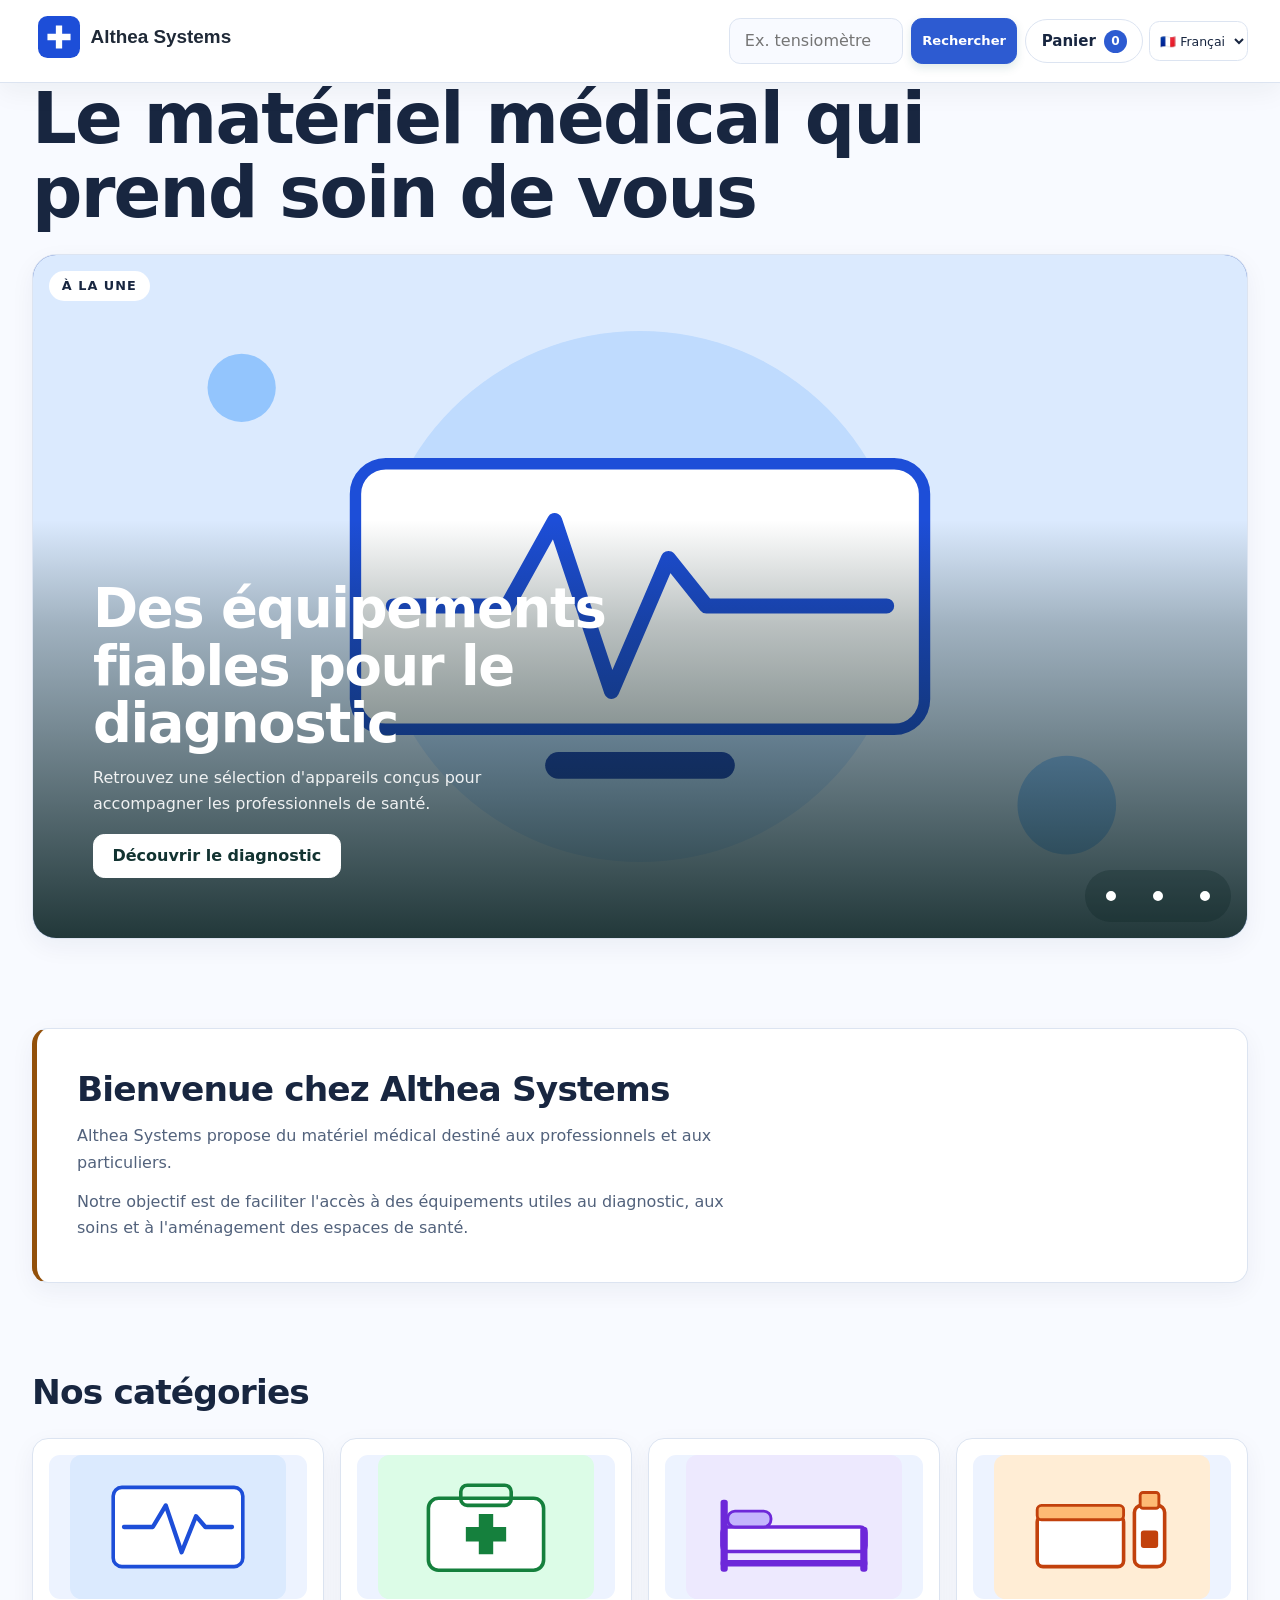
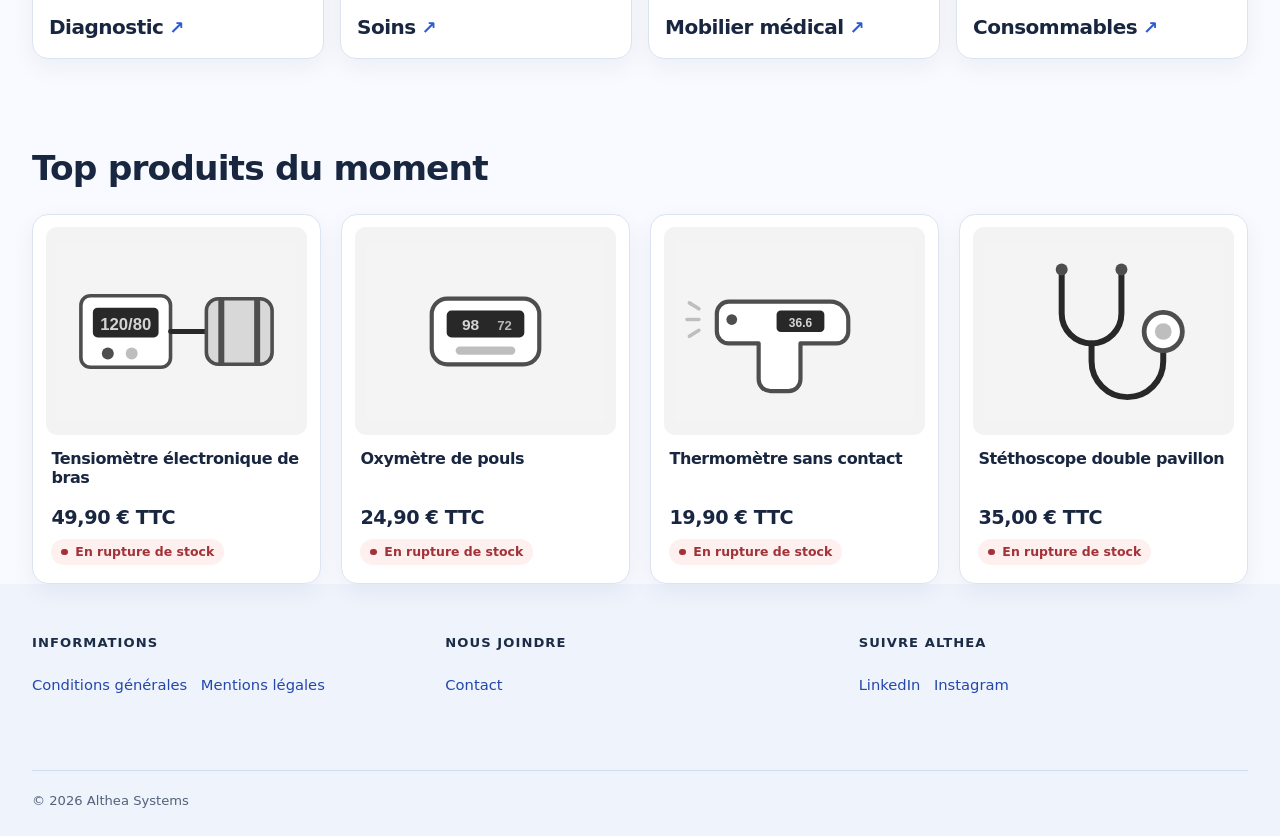
==== index.html @ 560b9fc5 "fix: complete missing Jour 2 responsive details" ====
<!DOCTYPE html>
<html lang="fr">

<head>
  <meta charset="UTF-8">
  <meta http-equiv="Content-Security-Policy" content="default-src 'self'; object-src 'none'; base-uri 'self'; form-action 'self'">
  <meta name="referrer" content="strict-origin-when-cross-origin">
  <meta name="viewport" content="width=device-width, initial-scale=1">
  <title>Althea Systems · Matériel médical</title>
  <meta name="description" content="Découvrez le matériel médical et les équipements de diagnostic Althea Systems.">
  <meta name="theme-color" content="#1d4ed8">
  <link rel="icon" href="img/favicon.svg" type="image/svg+xml">
  <link rel="stylesheet" href="css/variables.css">
  <link rel="stylesheet" href="css/style.css">
</head>

<body>
  <a class="evitement" href="#contenu">Aller au contenu</a>

  <header class="entete">
    <!-- Logo -->
    <p class="logo">
      <a href="index.html" aria-label="Althea Systems, accueil">
        <img src="img/logo.svg" alt="Althea Systems">
      </a>
    </p>
  
    <!-- Cart and language selector -->
    <div class="panier-langues">
      <p class="panier">
        <a href="#panier" aria-label="Panier, 0 article">
          Panier <span class="compteur">0</span>
        </a>
      </p>
  
      <select
        class="langues"
        id="choix-langue"
        name="langue"
        aria-label="Choisir la langue"
      >
        <option value="fr" lang="fr" selected>🇫🇷 Français</option>
        <option value="en" lang="en">🇬🇧 English</option>
        <option value="ar" lang="ar" dir="rtl">🌐 العربية</option>
      </select>
    </div>
  
    <!-- Navigation and search -->
    <div class="recherche-menu">
  
      <details class="navigation-mobile">
        <summary class="menu-bouton">
          <span class="visually-hidden">Menu</span>
        </summary>
  
        <nav class="menu" aria-label="Menu principal">
          <ul class="liste-reset">
            <li><a href="index.html" aria-current="page">Accueil</a></li>
            <li><a href="categorie.html">Diagnostic</a></li>
            <li><a href="index.html#conditions">Conditions générales</a></li>
            <li><a href="index.html#mentions">Mentions légales</a></li>
            <li><a href="mailto:contact@althea.example">Contact</a></li>
            <li><a href="connexion.html">Se connecter</a></li>
            <li><a href="inscription.html">S’inscrire</a></li>
            <li><a href="index.html#presentation">À propos d’Althea Systems</a></li>
          </ul>
        </nav>
      </details>
  
      <form
        class="recherche"
        action="recherche.html"
        method="get"
        role="search"
      >
        <label for="recherche-entete">
          Rechercher un produit
        </label>
  
        <input
          id="recherche-entete"
          name="q"
          type="search"
          placeholder="Ex. tensiomètre"
        >
  
        <button type="submit">
          Rechercher
        </button>
      </form>
  
    </div>
  </header>

  <main id="contenu">
    <h1>Le matériel médical qui prend soin de vous</h1>

    <section class="carrousel" aria-labelledby="titre-carrousel">
      <h2 id="titre-carrousel">À la une</h2>
      <ul class="liste-reset defile" tabindex="0" aria-label="À la une, faire défiler les slides">
        <li id="une-1" class="slide">
          <picture><source media="(min-width: 48rem)" srcset="img/slide-diagnostic-large.svg"><img src="img/slide-diagnostic-square.svg" alt="Illustration de matériel de diagnostic médical" width="640" height="640" fetchpriority="high"></picture>
          <div class="slide-texte"><h3>Des équipements fiables pour le diagnostic</h3>
          <p>Retrouvez une sélection d'appareils conçus pour accompagner les professionnels de santé.</p>
          <a class="btn lien-btn" href="#diagnostic">Découvrir le diagnostic</a></div>
        </li>
        <li id="une-2" class="slide">
          <img src="img/slide-soins.svg" alt="Illustration de matériel et accessoires de soins">
          <div class="slide-texte"><h3>Le matériel essentiel aux soins</h3>
          <p>Équipez votre espace de soins avec des produits pratiques et sélectionnés.</p>
          <a class="btn lien-btn" href="#soins">Voir les produits de soins</a></div>
        </li>
        <li id="une-3" class="slide">
          <img src="img/slide-mobilier.svg" alt="Illustration de mobilier médical">
          <div class="slide-texte"><h3>Aménagez votre espace médical</h3>
          <p>Découvrez notre sélection de mobilier et de consommables médicaux.</p>
          <a class="btn lien-btn" href="#mobilier">Découvrir la sélection</a></div>
        </li>
      </ul>
      <nav class="pastilles" aria-label="Choisir une slide"><a href="#une-1"><span class="visually-hidden">Slide 1</span></a><a href="#une-2"><span class="visually-hidden">Slide 2</span></a><a href="#une-3"><span class="visually-hidden">Slide 3</span></a></nav>
    </section>

    <section id="presentation" class="presentation" aria-labelledby="titre-presentation">
      <h2 id="titre-presentation">Bienvenue chez Althea Systems</h2>
      <p>Althea Systems propose du matériel médical destiné aux professionnels et aux particuliers.</p>
      <p>Notre objectif est de faciliter l'accès à des équipements utiles au diagnostic, aux soins et à l'aménagement
        des espaces de santé.</p>
    </section>

    <section class="categories" aria-labelledby="titre-categories">
      <h2 id="titre-categories">Nos catégories</h2>
      <ul class="liste-reset">
        <li class="carte" id="diagnostic">
          <a href="categorie.html">
            <img src="img/categorie-diagnostic.svg" alt="Appareils de diagnostic">
            <h3>Diagnostic</h3>
          </a>
        </li>
        <li class="carte" id="soins">
          <a href="categorie.html">
            <img src="img/categorie-soins.svg" alt="Matériel de soins">
            <h3>Soins</h3>
          </a>
        </li>
        <li class="carte" id="mobilier">
          <a href="categorie.html">
            <img src="img/categorie-mobilier.svg" alt="Mobilier médical">
            <h3>Mobilier médical</h3>
          </a>
        </li>
        <li class="carte" id="consommables">
          <a href="categorie.html">
            <img src="img/categorie-consommables.svg" alt="Consommables médicaux">
            <h3>Consommables</h3>
          </a>
        </li>
      </ul>
    </section>

    <section class="top-produits" aria-labelledby="titre-top-produits">
      <h2 id="titre-top-produits">Top produits du moment</h2>
      <ul class="liste-reset">
        <li>
          <article class="produit">
            <a href="produit.html">
              <img src="img/tensiometre.svg" alt="Tensiomètre électronique de bras">
              <h3>Tensiomètre électronique de bras</h3>
            </a>
            <p class="prix"><data value="49.90">49,90 €</data> TTC</p>
            <p class="stock stock-rupture">En rupture de stock</p>
          </article>
        </li>
        <li>
          <article class="produit">
            <a href="produit.html">
              <img src="img/oxymetre.svg" alt="Oxymètre de pouls">
              <h3>Oxymètre de pouls</h3>
            </a>
            <p class="prix"><data value="24.90">24,90 €</data> TTC</p>
            <p class="stock stock-rupture">En rupture de stock</p>
          </article>
        </li>
        <li>
          <article class="produit">
            <a href="produit.html">
              <img src="img/thermometre.svg" alt="Thermomètre sans contact">
              <h3>Thermomètre sans contact</h3>
            </a>
            <p class="prix"><data value="19.90">19,90 €</data> TTC</p>
            <p class="stock stock-rupture">En rupture de stock</p>
          </article>
        </li>
        <li>
          <article class="produit">
            <a href="produit.html">
              <img src="img/stethoscope.svg" alt="Stéthoscope double pavillon">
              <h3>Stéthoscope double pavillon</h3>
            </a>
            <p class="prix"><data value="35.00">35,00 €</data> TTC</p>
            <p class="stock stock-rupture">En rupture de stock</p>
          </article>
        </li>
      </ul>
    </section>
  </main>

  <footer class="pied">
    <nav aria-label="Informations légales"><ul class="liste-reset"><li id="conditions"><a href="#conditions">Conditions générales</a></li><li id="mentions"><a href="#mentions">Mentions légales</a></li></ul></nav>
    <nav aria-label="Contact"><ul class="liste-reset"><li><a href="mailto:contact@althea.example">Contact</a></li></ul></nav>
    <nav aria-label="Réseaux sociaux"><ul class="liste-reset"><li><a href="https://www.linkedin.com/" target="_blank" rel="noopener noreferrer">LinkedIn <span class="visually-hidden">(nouvel onglet)</span></a></li><li><a href="https://www.instagram.com/" target="_blank" rel="noopener noreferrer">Instagram <span class="visually-hidden">(nouvel onglet)</span></a></li></ul></nav>
    <p>© 2026 Althea Systems</p>
  </footer>
</body>

</html>
---- css/variables.css ----
:root {
  color-scheme: light;

  /* Fixed light palette: clear blue, cloud white and a warm amber accent. */
  --couleur-primaire: #2d5bd1;
  --couleur-primaire-fonce: #2447aa;
  --couleur-primaire-pale: #edf3ff;
  --couleur-primaire-bord: #c6d5f6;
  --couleur-sur-primaire: #ffffff;
  --couleur-accent: #92500a;
  --couleur-texte: #182640;
  --couleur-texte-discret: #52627c;
  --couleur-fond: #f8faff;
  --couleur-surface: #ffffff;
  --couleur-surface-muted: #f3f6fc;
  --couleur-surface-inactive: #edf0f5;
  --couleur-bordure: #dce4f1;
  --couleur-alerte: #a23138;
  --couleur-alerte-fond: #fff0f0;
  --couleur-alerte-pale: #fff5f5;
  --couleur-succes: #20664b;
  --couleur-succes-fond: #eaf7ef;
  --couleur-pied: #eef3fc;
  --couleur-pied-texte: #1c2b46;
  --couleur-pied-texte-discret: #53627b;
  --couleur-pied-lien: #2447aa;
  --couleur-pied-bordure: #d2deef;

  --police: "Aptos", "Segoe UI", system-ui, -apple-system, Roboto, Arial, sans-serif;
  --taille-xs: .75rem;
  --taille-sm: .875rem;
  --taille-base: 1rem;
  --taille-lg: 1.2rem;
  --taille-xl: 1.5rem;
  --taille-h1: clamp(2.2rem, 6vw, 4.4rem);

  --espace-mini: .25rem;
  --espace-petit: .5rem;
  --espace: 1rem;
  --espace-grand: 1.5rem;
  --espace-xl: 2.5rem;

  --rayon: .7rem;
  --rayon-grand: 1.1rem;
  --cible: 44px;
  --focus-epaisseur: 3px;
  --ombre-petite: 0 8px 24px rgb(24 38 64 / .055);
  --ombre: 0 12px 32px rgb(24 38 64 / .09);
  --ombre-grand: 0 18px 42px rgb(24 38 64 / .15);
  --ombre-survol: 0 18px 42px rgb(45 91 209 / .16);
  --largeur-max: 76rem;
}
---- css/style.css ----
/* Althea Systems: calm, high-contrast healthcare storefront */
*,
*::before,
*::after {
  box-sizing: border-box;
}

html {
  scroll-padding-top: 7rem;
  scroll-behavior: smooth;
}

body,
h1,
h2,
h3,
p,
ul,
ol,
dl,
dd {
  margin: 0;
}

body {
  min-width: 320px;
  color: var(--couleur-texte);
  background: var(--couleur-fond);
  font-family: var(--police);
  font-size: var(--taille-base);
  line-height: 1.65;
  overflow-wrap: anywhere;
  -webkit-font-smoothing: antialiased;
}

img {
  display: block;
  max-width: 100%;
  height: auto;
}

input,
button,
select {
  font: inherit;
}

button,
select,
input {
  accent-color: var(--couleur-primaire);
}

a {
  color: var(--couleur-primaire-fonce);
  text-underline-offset: .18em;
  text-decoration-thickness: .08em;
}

a:hover {
  color: var(--couleur-primaire);
  text-decoration-thickness: .13em;
}

:focus-visible {
  outline: var(--focus-epaisseur) solid var(--couleur-accent);
  outline-offset: 4px;
}

h1,
h2,
h3 {
  color: var(--couleur-texte);
  line-height: 1.2;
  letter-spacing: -.025em;
}

h1 {
  max-width: 19ch;
  margin-block: 0 var(--espace-grand);
  font-size: clamp(2.2rem, 6vw, 4.4rem);
  font-weight: 750;
  line-height: 1.04;
}

h2 {
  margin-block-end: var(--espace-grand);
  font-size: clamp(1.55rem, 3vw, 2.15rem);
  font-weight: 700;
}

h3 {
  font-size: clamp(1.08rem, 1.6vw, 1.25rem);
  font-weight: 680;
}

p {
  max-width: 68ch;
}

.liste-reset {
  padding: 0;
  list-style: none;
}

.visually-hidden {
  position: absolute;
  width: 1px;
  height: 1px;
  padding: 0;
  margin: -1px;
  overflow: hidden;
  clip-path: inset(50%);
  white-space: nowrap;
  border: 0;
}

.evitement {
  position: absolute;
  z-index: 1000;
  inset-block-start: -6rem;
  inset-inline-start: 1rem;
  padding: .65rem 1rem;
  color: #fff;
  background: var(--couleur-pied);
  border-radius: var(--rayon);
}

.evitement:focus {
  inset-block-start: 1rem;
}

main {
  width: min(100% - 2rem, 76rem);
  margin-inline: auto;
}

main > section {
  margin-block-start: clamp(3.25rem, 7vw, 6rem);
}

main > h1 + section {
  margin-block-start: 0;
}

.entete {
  position: sticky;
  z-index: 100;
  inset-block-start: 0;
  display: flex;
  flex-wrap: wrap;
  align-items: center;
  gap: .7rem 1rem;
  width: 100%;
  padding: .8rem max(1rem, calc((100% - 76rem) / 2));
  background: color-mix(in srgb, var(--couleur-surface) 94%, transparent);
  border-block-end: 1px solid var(--couleur-bordure);
  box-shadow: 0 8px 26px rgb(21 45 43 / .055);
  backdrop-filter: blur(16px);
}

.logo,
.panier {
  margin: 0;
}

.panier-langues {
  display: flex;
  align-items: center;
  gap: .5rem;
}

.logo {
  margin-inline-end: auto;
}

.logo a {
  display: inline-block;
  padding: .2rem .35rem;
  border-radius: .65rem;
}

.logo img {
  width: auto;
  height: 42px;
}

.panier a {
  display: inline-flex;
  align-items: center;
  gap: .5rem;
  min-height: var(--cible);
  padding: 0 .95rem;
  color: var(--couleur-texte);
  font-size: .94rem;
  font-weight: 650;
  text-decoration: none;
  background: var(--couleur-surface);
  border: 1px solid var(--couleur-bordure);
  border-radius: 999px;
}

.compteur {
  display: inline-grid;
  place-items: center;
  min-width: 1.45rem;
  min-height: 1.45rem;
  padding-inline: .25rem;
  color: var(--couleur-sur-primaire);
  font-size: .76rem;
  background: var(--couleur-primaire);
  border-radius: 999px;
}

.navigation-mobile {
  position: relative;
  order: 3;
}

.menu-bouton {
  position: relative;
  display: grid;
  place-items: center;
  width: var(--cible);
  height: var(--cible);
  color: var(--couleur-texte);
  list-style: none;
  background: var(--couleur-surface);
  border: 1px solid var(--couleur-bordure);
  border-radius: .8rem;
  cursor: pointer;
}

.menu-bouton::-webkit-details-marker {
  display: none;
}

.menu-bouton::before {
  content: "";
  width: 18px;
  height: 2px;
  background: currentcolor;
  box-shadow: 0 -6px currentcolor, 0 6px currentcolor;
}

.navigation-mobile[open] .menu-bouton::before {
  box-shadow: none;
  transform: rotate(45deg);
}

.navigation-mobile[open] .menu-bouton::after {
  content: "";
  position: absolute;
  width: 18px;
  height: 2px;
  background: currentcolor;
  transform: rotate(-45deg);
}

.menu {
  position: absolute;
  z-index: 20;
  inset-block-start: calc(100% + .75rem);
  inset-inline-end: 0;
  display: none;
  width: min(90vw, 24rem);
  max-height: calc(100dvh - 6rem);
  overflow-y: auto;
  overscroll-behavior: contain;
  padding: .7rem;
  background: var(--couleur-surface);
  border: 1px solid var(--couleur-bordure);
  border-radius: 1rem;
  box-shadow: var(--ombre-grand);
}

.navigation-mobile[open] .menu {
  display: block;
}

.menu ul {
  display: grid;
  gap: .2rem;
}

.menu a {
  display: flex;
  align-items: center;
  min-height: var(--cible);
  padding: .45rem .7rem;
  color: var(--couleur-texte);
  font-size: .94rem;
  font-weight: 550;
  text-decoration: none;
  border-radius: .65rem;
}

.menu a:hover,
.menu a[aria-current="page"] {
  color: var(--couleur-primaire-fonce);
  background: var(--couleur-primaire-pale);
}

.langues {
  display: block;
  width: auto;
  min-height: var(--cible);
  margin: 0;
  padding: .45rem .7rem;
  color: var(--couleur-texte);
  font-size: .88rem;
  background: var(--couleur-surface);
  border: 1px solid var(--couleur-bordure);
  border-radius: .65rem;
}

.recherche {
  display: grid;
  flex: 1 1 100%;
  grid-template-columns: minmax(0, 1fr) auto;
  gap: .5rem;
  order: 4;
}

.recherche label {
  position: absolute;
  width: 1px;
  height: 1px;
  overflow: hidden;
  clip-path: inset(50%);
}

.recherche input,
.facettes input:not([type="checkbox"]),
.facettes select,
.formulaire input:not([type="checkbox"]) {
  width: 100%;
  min-width: 0;
  min-height: var(--cible);
  padding: .55rem .9rem;
  color: var(--couleur-texte);
  background: var(--couleur-fond);
  border: 1px solid var(--couleur-bordure);
  border-radius: .7rem;
}

.recherche input:focus,
.facettes input:focus,
.facettes select:focus,
.formulaire input:focus {
  background: var(--couleur-surface);
  border-color: var(--couleur-primaire);
}

.recherche button,
.btn {
  display: inline-flex;
  align-items: center;
  justify-content: center;
  min-height: var(--cible);
  padding: .65rem 1.15rem;
  color: var(--couleur-sur-primaire);
  font-weight: 700;
  line-height: 1.2;
  text-align: center;
  text-decoration: none;
  background: var(--couleur-primaire);
  border: 1px solid var(--couleur-primaire);
  border-radius: .7rem;
  box-shadow: 0 4px 10px rgb(9 91 86 / .13);
  cursor: pointer;
  transition: background-color .18s ease, border-color .18s ease, box-shadow .18s ease, transform .18s ease;
}

.recherche button:hover,
.btn:hover:not(:disabled) {
  color: var(--couleur-sur-primaire);
  background: var(--couleur-primaire-fonce);
  border-color: var(--couleur-primaire-fonce);
  box-shadow: 0 7px 17px rgb(9 91 86 / .2);
  transform: translateY(-1px);
}

.btn:disabled {
  color: var(--couleur-texte-discret);
  background: var(--couleur-surface-inactive);
  border: 2px dashed var(--couleur-texte-discret);
  box-shadow: none;
  cursor: not-allowed;
}

.pied {
  display: none;
  width: 100%;
  margin: 0;
  padding: 3rem max(1rem, calc((100% - 76rem) / 2)) 1.5rem;
  color: var(--couleur-pied-texte);
  background: var(--couleur-pied);
}

.pied nav {
  margin-block-end: 1rem;
}

.pied nav::before {
  display: block;
  margin-block-end: .6rem;
  color: var(--couleur-pied-texte);
  font-size: .82rem;
  font-weight: 750;
  letter-spacing: .08em;
  text-transform: uppercase;
}

.pied nav[aria-label="Informations légales"]::before { content: "Informations"; }
.pied nav[aria-label="Contact"]::before { content: "Nous joindre"; }
.pied nav[aria-label="Réseaux sociaux"]::before { content: "Suivre Althea"; }

.pied ul {
  display: flex;
  flex-wrap: nowrap;
  gap: .2rem .85rem;
}

.pied a {
  display: inline-flex;
  align-items: center;
  min-height: var(--cible);
  color: var(--couleur-pied-lien);
  font-size: .92rem;
  text-decoration: none;
}

.pied a:hover {
  color: var(--couleur-pied-texte);
  text-decoration: underline;
}

.pied p {
  max-width: none;
  margin-block-start: 1.4rem;
  padding-block-start: 1.2rem;
  color: var(--couleur-pied-texte-discret);
  font-size: .82rem;
  border-block-start: 1px solid var(--couleur-pied-bordure);
}

.carrousel {
  position: relative;
  overflow: hidden;
  background: var(--couleur-surface);
  border: 1px solid var(--couleur-bordure);
  border-radius: 1.5rem;
  box-shadow: var(--ombre-petite);
}

.carrousel > h2 {
  position: absolute;
  z-index: 2;
  inset-block-start: 1rem;
  inset-inline-start: 1rem;
  margin: 0;
  padding: .45rem .8rem;
  color: var(--couleur-texte);
  font-size: .8rem;
  letter-spacing: .08em;
  text-transform: uppercase;
  background: var(--couleur-surface);
  border-radius: 999px;
}

.carrousel .defile {
  display: grid;
  grid-auto-flow: column;
  grid-auto-columns: 100%;
  gap: 0;
  padding: 0;
  overflow-x: auto;
  scroll-snap-type: x mandatory;
  scrollbar-color: var(--couleur-primaire) transparent;
}

.carrousel .slide {
  position: relative;
  display: grid;
  grid-template-columns: minmax(0, 1fr);
  min-width: 0;
  min-height: 0;
  aspect-ratio: 1 / 1;
  overflow: hidden;
  background: var(--couleur-primaire-fonce);
  scroll-snap-align: start;
}

.carrousel .slide picture,
.carrousel .slide-texte {
  grid-area: 1 / 1;
}

.carrousel .slide picture {
  display: block;
  min-width: 0;
  width: 100%;
  height: 100%;
}

.carrousel .slide img {
  width: 100%;
  height: 100%;
  min-height: 0;
  aspect-ratio: 1 / 1;
  object-fit: cover;
}

.carrousel .slide-texte {
  z-index: 1;
  align-self: end;
  display: grid;
  justify-items: start;
  gap: .75rem;
  padding: clamp(1.25rem, 5vw, 3.75rem);
  color: #fff;
  background: linear-gradient(transparent 0%, rgb(8 31 30 / .28) 25%, rgb(8 31 30 / .88) 100%);
}

.carrousel .slide-texte h3 {
  max-width: 18ch;
  color: #fff;
  font-size: clamp(1.75rem, 4.8vw, 3.4rem);
  line-height: 1.06;
}

.carrousel .slide-texte p {
  max-width: 48ch;
  color: rgb(255 255 255 / .9);
}

.carrousel .slide-texte .btn {
  margin-block-start: .25rem;
  color: #123331;
  background: #fff;
  border-color: #fff;
  box-shadow: none;
}

.carrousel .slide-texte .btn:hover {
  color: #123331;
  background: #d9f0e8;
  border-color: #d9f0e8;
}

.pastilles {
  position: absolute;
  z-index: 3;
  inset-inline-end: 1rem;
  inset-block-end: 1rem;
  display: flex;
  gap: .2rem;
  padding: .25rem;
  background: rgb(10 34 32 / .28);
  border-radius: 999px;
}

.pastilles a {
  display: grid;
  place-items: center;
  min-width: var(--cible);
  min-height: var(--cible);
  border-radius: 999px;
}

.pastilles a::before {
  content: "";
  width: 10px;
  height: 10px;
  background: #fff;
  border: 2px solid #fff;
  border-radius: 50%;
}

.pastilles a:hover::before {
  background: var(--couleur-accent);
  border-color: var(--couleur-accent);
}

.presentation {
  display: grid;
  gap: .8rem;
  padding: clamp(1.35rem, 4vw, 2.5rem);
  background: var(--couleur-surface);
  border: 1px solid var(--couleur-bordure);
  border-inline-start: 5px solid var(--couleur-accent);
  border-radius: 1rem;
  box-shadow: var(--ombre-petite);
}

.presentation h2 {
  margin: 0;
}

.presentation p {
  color: var(--couleur-texte-discret);
}

.categories > ul {
  display: grid;
  grid-template-columns: repeat(auto-fit, minmax(min(100%, 13rem), 1fr));
  gap: 1rem;
}

.carte {
  height: 100%;
  overflow: hidden;
  background: var(--couleur-surface);
  border: 1px solid var(--couleur-bordure);
  border-radius: 1rem;
  box-shadow: var(--ombre-petite);
}

.carte a {
  display: flex;
  flex-direction: column;
  align-items: flex-start;
  height: 100%;
  padding: 1rem;
  color: var(--couleur-texte);
  text-decoration: none;
}

.carte img {
  width: 100%;
  height: 9rem;
  margin-block-end: 1rem;
  object-fit: contain;
  background: var(--couleur-primaire-pale);
  border-radius: .7rem;
}

.carte h3 {
  margin-block: auto .2rem;
}

.categories .carte h3::after {
  content: " ↗";
  color: var(--couleur-primaire);
  font-size: .9em;
}

.top-produits > ul,
.similaires > ul,
.produits {
  display: grid;
  grid-template-columns: minmax(0, 1fr);
  gap: 1rem;
}

.top-produits > ul > li,
.similaires > ul > li,
.produits > li {
  min-width: 0;
}

.produit {
  display: flex;
  flex-direction: column;
  height: 100%;
  min-width: 0;
  padding: .8rem;
  background: var(--couleur-surface);
  border: 1px solid var(--couleur-bordure);
  border-radius: 1rem;
  box-shadow: var(--ombre-petite);
  transition: transform .2s ease, box-shadow .2s ease, border-color .2s ease;
}

.produit > a {
  display: flex;
  flex: 1;
  flex-direction: column;
  color: var(--couleur-texte);
  text-decoration: none;
}

.produit img {
  width: 100%;
  height: clamp(9rem, 20vw, 13rem);
  margin-block-end: .85rem;
  padding: .7rem;
  object-fit: contain;
  background: var(--couleur-primaire-pale);
  border-radius: .7rem;
}

.produit h3 {
  margin-inline: .35rem;
  font-size: 1rem;
}

.produit > a:hover h3 {
  color: var(--couleur-primaire-fonce);
  text-decoration: underline;
}

.prix {
  margin: .9rem .35rem .35rem;
  color: var(--couleur-texte);
  font-size: 1.2rem;
  font-weight: 760;
  letter-spacing: -.02em;
}

.prix data {
  font-variant-numeric: tabular-nums;
}

.stock {
  display: inline-flex;
  align-items: center;
  gap: .45rem;
  align-self: flex-start;
  margin: 0 .35rem .35rem;
  padding: .28rem .62rem;
  color: var(--couleur-succes);
  font-size: .78rem;
  font-weight: 700;
  line-height: 1.35;
  background: var(--couleur-succes-fond);
  border-radius: 999px;
}

.stock::before {
  content: "";
  width: .43rem;
  height: .43rem;
  flex: 0 0 auto;
  background: currentcolor;
  border-radius: 50%;
}

.stock-rupture {
  color: var(--couleur-alerte);
  background: var(--couleur-alerte-fond);
}

.produit:has(.stock-rupture) img {
  filter: grayscale(1);
}

.ariane {
  margin-block-end: 1.4rem;
  color: var(--couleur-texte-discret);
  font-size: .9rem;
}

.ariane li {
  display: inline;
}

.ariane li + li::before {
  content: " / ";
  padding-inline: .35rem;
  color: var(--couleur-accent);
}

.ariane a[aria-current="page"] {
  color: var(--couleur-texte);
  font-weight: 650;
  text-decoration: none;
}

.fiche {
  display: grid;
  gap: 1.25rem;
  padding: clamp(1rem, 3vw, 2rem);
  background: var(--couleur-surface);
  border: 1px solid var(--couleur-bordure);
  border-radius: 1.25rem;
  box-shadow: var(--ombre-petite);
}

.fiche > h1 {
  margin: 0;
  font-size: clamp(2rem, 4vw, 3.3rem);
}

.fiche section {
  margin: 0;
}

.galerie .defile {
  display: grid;
  grid-auto-columns: 85%;
  grid-auto-flow: column;
  gap: .75rem;
  padding: .15rem .15rem .8rem;
  overflow-x: auto;
  scroll-snap-type: x mandatory;
}

.galerie li {
  min-width: 0;
  scroll-snap-align: start;
}

.galerie img {
  width: 100%;
  height: auto;
  aspect-ratio: 4 / 3;
  object-fit: contain;
  background: var(--couleur-primaire-pale);
  border: 1px solid var(--couleur-bordure);
  border-radius: .9rem;
}

.achat {
  align-self: start;
  padding: clamp(1rem, 3vw, 1.5rem);
  background: var(--couleur-primaire-pale);
  border: 1px solid var(--couleur-primaire-bord);
  border-radius: 1rem;
}

.achat .prix {
  margin: 0 0 .75rem;
  color: var(--couleur-primaire-fonce);
  font-size: clamp(2rem, 5vw, 2.7rem);
}

.achat .stock {
  margin: 0 0 1rem;
  font-size: .86rem;
}

.description {
  color: var(--couleur-texte-discret);
}

.achat form {
  margin-block-start: 1.25rem;
}

.achat label,
.formulaire label,
.facettes label {
  font-weight: 650;
}

.achat label {
  display: block;
  margin-block-end: .35rem;
}

.achat input {
  display: block;
  width: 100%;
  min-height: var(--cible);
  margin-block-end: .8rem;
  padding-inline: .8rem;
  color: var(--couleur-texte);
  background: var(--couleur-surface);
  border: 1px solid var(--couleur-bordure);
  border-radius: .7rem;
}

.achat input:disabled {
  color: var(--couleur-texte-discret);
  background: var(--couleur-surface-inactive);
}

.achat .btn {
  width: 100%;
}

.aide-formulaire,
.note-produit {
  margin-block-start: .65rem;
  color: var(--couleur-texte-discret);
  font-size: .84rem;
}

.caracteristiques h2,
.similaires h2 {
  margin-block-end: 1rem;
}

.caracteristiques dl {
  display: grid;
  grid-template-columns: minmax(7rem, .75fr) minmax(0, 1.5fr);
  overflow: hidden;
  border: 1px solid var(--couleur-bordure);
  border-radius: .8rem;
}

.caracteristiques dt,
.caracteristiques dd {
  min-width: 0;
  padding: .75rem .9rem;
  border-block-end: 1px solid var(--couleur-bordure);
}

.caracteristiques dt {
  font-weight: 680;
  background: var(--couleur-primaire-pale);
}

.caracteristiques dd:last-child,
.caracteristiques dt:last-of-type {
  border-block-end: 0;
}

.note-produit {
  padding: .75rem .9rem;
  background: var(--couleur-surface-muted);
  border-inline-start: 3px solid var(--couleur-accent);
  border-radius: .45rem;
}

.defile-tableau {
  max-width: 100%;
  margin-block-start: 1.2rem;
  overflow-x: auto;
  border: 1px solid var(--couleur-bordure);
  border-radius: .75rem;
}

.formats {
  min-width: 35rem;
  width: 100%;
  border-collapse: collapse;
  font-size: .92rem;
}

.formats caption {
  padding: .8rem 1rem;
  font-weight: 700;
  text-align: start;
  background: var(--couleur-surface);
}

.formats th,
.formats td {
  padding: .7rem .9rem;
  text-align: start;
  border-block-start: 1px solid var(--couleur-bordure);
}

.formats thead {
  color: var(--couleur-sur-primaire);
  background: var(--couleur-primaire-fonce);
}

.formats thead th {
  color: inherit;
  background: transparent;
}

.formats tbody tr:nth-child(even) {
  background: var(--couleur-surface-muted);
}

.formats tbody th {
  position: sticky;
  inset-inline-start: 0;
  background: var(--couleur-surface);
}

.bandeau {
  display: grid;
  min-height: clamp(16rem, 36vw, 29rem);
  overflow: hidden;
  background: var(--couleur-primaire-fonce);
  border-radius: 1.25rem;
  box-shadow: var(--ombre-petite);
}

.bandeau > * {
  grid-area: 1 / 1;
  min-width: 0;
}

.bandeau img {
  width: 100%;
  height: 100%;
  min-height: clamp(16rem, 36vw, 29rem);
  object-fit: cover;
}

.bandeau h1 {
  align-self: end;
  max-width: none;
  margin: 0;
  padding: clamp(1.25rem, 5vw, 3rem);
  color: var(--couleur-sur-image);
  background: linear-gradient(transparent, rgb(7 35 34 / .88));
}

.pagination {
  margin-block: 2rem;
}

.pagination ul {
  display: flex;
  flex-wrap: wrap;
  justify-content: center;
  gap: .45rem;
}

.pagination a {
  display: inline-flex;
  align-items: center;
  justify-content: center;
  min-width: var(--cible);
  min-height: var(--cible);
  padding-inline: .75rem;
  color: var(--couleur-texte);
  font-weight: 650;
  text-decoration: none;
  background: var(--couleur-surface);
  border: 1px solid var(--couleur-bordure);
  border-radius: .65rem;
}

.pagination [aria-current="page"] {
  color: var(--couleur-sur-primaire);
  background: var(--couleur-primaire);
  border-color: var(--couleur-primaire);
}

.recherche-avancee {
  display: grid;
  gap: 2rem;
}

.facettes {
  display: grid;
  align-content: start;
  gap: .9rem;
  padding: 1rem;
  background: var(--couleur-surface);
  border: 1px solid var(--couleur-bordure);
  border-radius: 1rem;
}

.facettes p,
.formulaire p {
  display: grid;
  gap: .35rem;
  min-width: 0;
  margin: 0;
}

.facettes fieldset {
  display: grid;
  gap: .55rem;
  min-width: 0;
  padding: .8rem;
  border: 1px solid var(--couleur-bordure);
  border-radius: .7rem;
}

.facettes legend {
  padding-inline: .3rem;
  font-weight: 700;
}

.facettes input[type="checkbox"],
.formulaire input[type="checkbox"] {
  width: 1.15rem;
  height: 1.15rem;
  vertical-align: -.15em;
}

.facettes p:has(input[type="checkbox"]),
.formulaire p:has(input[type="checkbox"]) {
  display: flex;
  align-items: center;
  gap: .55rem;
}

.facettes p:has(input[type="checkbox"]) label,
.formulaire p:has(input[type="checkbox"]) label {
  font-weight: 500;
}

.formulaire {
  display: grid;
  gap: 1rem;
  width: min(100%, 34rem);
  margin-inline: auto;
  padding: clamp(1.1rem, 4vw, 2rem);
  background: var(--couleur-surface);
  border: 1px solid var(--couleur-bordure);
  border-radius: 1.15rem;
  box-shadow: var(--ombre-petite);
}

.formulaire > p > label {
  display: block;
}

.formulaire .aide {
  color: var(--couleur-texte-discret);
  font-size: .84rem;
}

.erreur {
  display: none;
  color: var(--couleur-alerte);
  font-size: .84rem;
  font-weight: 600;
}

.formulaire input:user-invalid {
  border-color: var(--couleur-alerte);
  box-shadow: 0 0 0 3px var(--couleur-alerte-pale);
}

.formulaire p:has(input:user-invalid) .erreur {
  display: block;
}

.formulaire input:user-invalid ~ .aide {
  display: none;
}

.resultats h2 {
  margin-block-end: 1rem;
}

@media (min-width: 42rem) {
  .top-produits > ul,
  .similaires > ul,
  .produits {
    grid-template-columns: repeat(2, minmax(0, 1fr));
    gap: 1.15rem;
  }

  .categories > ul {
    grid-template-columns: repeat(2, minmax(0, 1fr));
  }

  .carrousel .slide img {
    aspect-ratio: 16 / 9;
  }

  .carrousel .slide {
    aspect-ratio: 16 / 9;
  }
}

@media (min-width: 64rem) {
  :root {
    --espace: 1.35rem;
  }

  .entete {
    display: grid;
    grid-template-columns: minmax(0, 1fr) auto;
    grid-template-areas:
      "logo panier"
      "navigation navigation";
    align-items: center;
    gap: .75rem 1.5rem;
  }

  .logo {
    grid-area: logo;
    margin: 0;
  }

  .panier-langues {
    grid-area: panier;
    display: flex;
    align-items: center;
    gap: .75rem;
  }

  .panier {
    margin: 0;
  }

  .langues {
    width: auto;
    min-height: 40px;
    margin: 0;
    padding: .4rem;
    font-size: .78rem;
  }

  .recherche-menu {
    grid-area: navigation;
    display: grid;
    grid-template-columns: minmax(0, 1fr) minmax(20rem, 30rem);
    align-items: center;
    gap: 1.5rem;
    width: 100%;
  }

  .navigation-mobile {
    position: static;
    order: 0;
  }

  .entete .recherche {
    grid-area: auto;
    display: grid;
    grid-template-columns: minmax(0, 1fr) auto;
    gap: .5rem;
    width: 100%;
    flex: none;
    order: 0;
  }

  .navigation-mobile::details-content {
    content-visibility: visible;
    display: block;
  }

  .menu-bouton {
    display: none;
  }

  .menu {
    position: static;
    display: block;
    width: 100%;
    max-height: none;
    overflow: visible;
    padding: 0;
    background: transparent;
    border: 0;
    border-radius: 0;
    box-shadow: none;
  }

  .menu ul {
    display: flex;
    align-items: center;
    flex-wrap: nowrap;
    justify-content: flex-start;
    gap: .25rem .55rem;
    min-width: 0;
  }

  .menu a {
    min-height: var(--cible);
    padding-inline: .35rem;
    font-size: .78rem;
    white-space: nowrap;
  }

  .pied {
    display: grid;
    grid-template-columns: repeat(3, minmax(0, 1fr));
    gap: 1.5rem;
  }

  .pied p {
    grid-column: 1 / -1;
  }

  .top-produits > ul,
  .similaires > ul,
  .produits {
    grid-template-columns: repeat(3, minmax(0, 1fr));
    gap: 1.25rem;
  }

  .categories > ul {
    grid-template-columns: repeat(4, minmax(0, 1fr));
  }

  .fiche {
    grid-template-columns: minmax(0, 1.1fr) minmax(20rem, .9fr);
    grid-template-areas: "title title" "images infos" "description infos";
    gap: 1.5rem;
    padding: 2rem;
  }

  .fiche > h1 {
    grid-area: title;
  }

  .fiche > .fiche-images {
    grid-area: images;
    min-width: 0;
  }

  .fiche > .fiche-infos {
    position: sticky;
    inset-block-start: 7rem;
    grid-area: infos;
    align-self: start;
  }

  .fiche > .fiche-description {
    grid-area: description;
    min-width: 0;
  }

  .galerie .defile {
    grid-auto-columns: 100%;
  }

  .galerie img {
    height: auto;
  }

  .recherche-avancee {
    grid-template-columns: minmax(16rem, 19rem) minmax(0, 1fr);
    align-items: start;
    gap: 2rem;
  }

  .facettes {
    position: sticky;
    inset-block-start: 7rem;
  }
}

@media (min-width: 80rem) {
  .entete {
    grid-template-columns: auto minmax(0, 1fr) minmax(13rem, 18rem) auto;
    grid-template-areas: "logo navigation recherche panier";
    gap: .5rem;
  }

  .recherche-menu {
    display: contents;
  }

  .navigation-mobile {
    grid-area: navigation;
    min-width: 0;
  }

  .menu ul {
    gap: 0 .1rem;
  }

  .menu a {
    padding-inline: .25rem;
    font-size: .74rem;
  }

  .entete .recherche {
    grid-area: recherche;
    min-width: 0;
  }

  .entete .recherche button {
    padding-inline: .65rem;
    font-size: .82rem;
  }

  .panier-langues {
    gap: .35rem;
  }

  .langues {
    max-width: 6.2rem;
  }

  .top-produits > ul,
  .similaires > ul,
  .produits {
    grid-template-columns: repeat(4, minmax(0, 1fr));
  }
}

@media (prefers-reduced-motion: no-preference) {
  .carte,
  .produit {
    transition: transform .2s ease, box-shadow .2s ease, border-color .2s ease;
  }

  .carte:hover,
  .carte:focus-within,
  .produit:hover,
  .produit:focus-within {
    transform: translateY(-4px);
    border-color: var(--couleur-primaire-bord);
    box-shadow: var(--ombre-grand);
  }

  .carrousel .defile {
    scroll-behavior: smooth;
  }
}

@media (prefers-reduced-motion: reduce) {
  html,
  .carrousel .defile {
    scroll-behavior: auto;
  }

  *,
  *::before,
  *::after {
    transition-duration: .01ms !important;
    animation-duration: .01ms !important;
  }
}

@media print {
  .evitement,
  .menu-bouton,
  .recherche,
  .navigation-mobile,
  .panier,
  .achat,
  .pastilles,
  .similaires,
  .pied,
  .ariane {
    display: none !important;
  }

  body {
    color: #000;
    background: #fff;
  }

  .fiche {
    display: block;
    color: #000;
    background: #fff;
    border: 0;
    box-shadow: none;
  }

  .fiche-images,
  .fiche-infos,
  .fiche-description {
    break-inside: avoid;
  }

  .galerie li:not(:first-child) {
    display: none;
  }

  .caracteristiques,
  .formats,
  .defile-tableau {
    break-inside: avoid;
  }

  a[href^="https"]::after {
    content: " (" attr(href) ")";
  }
}
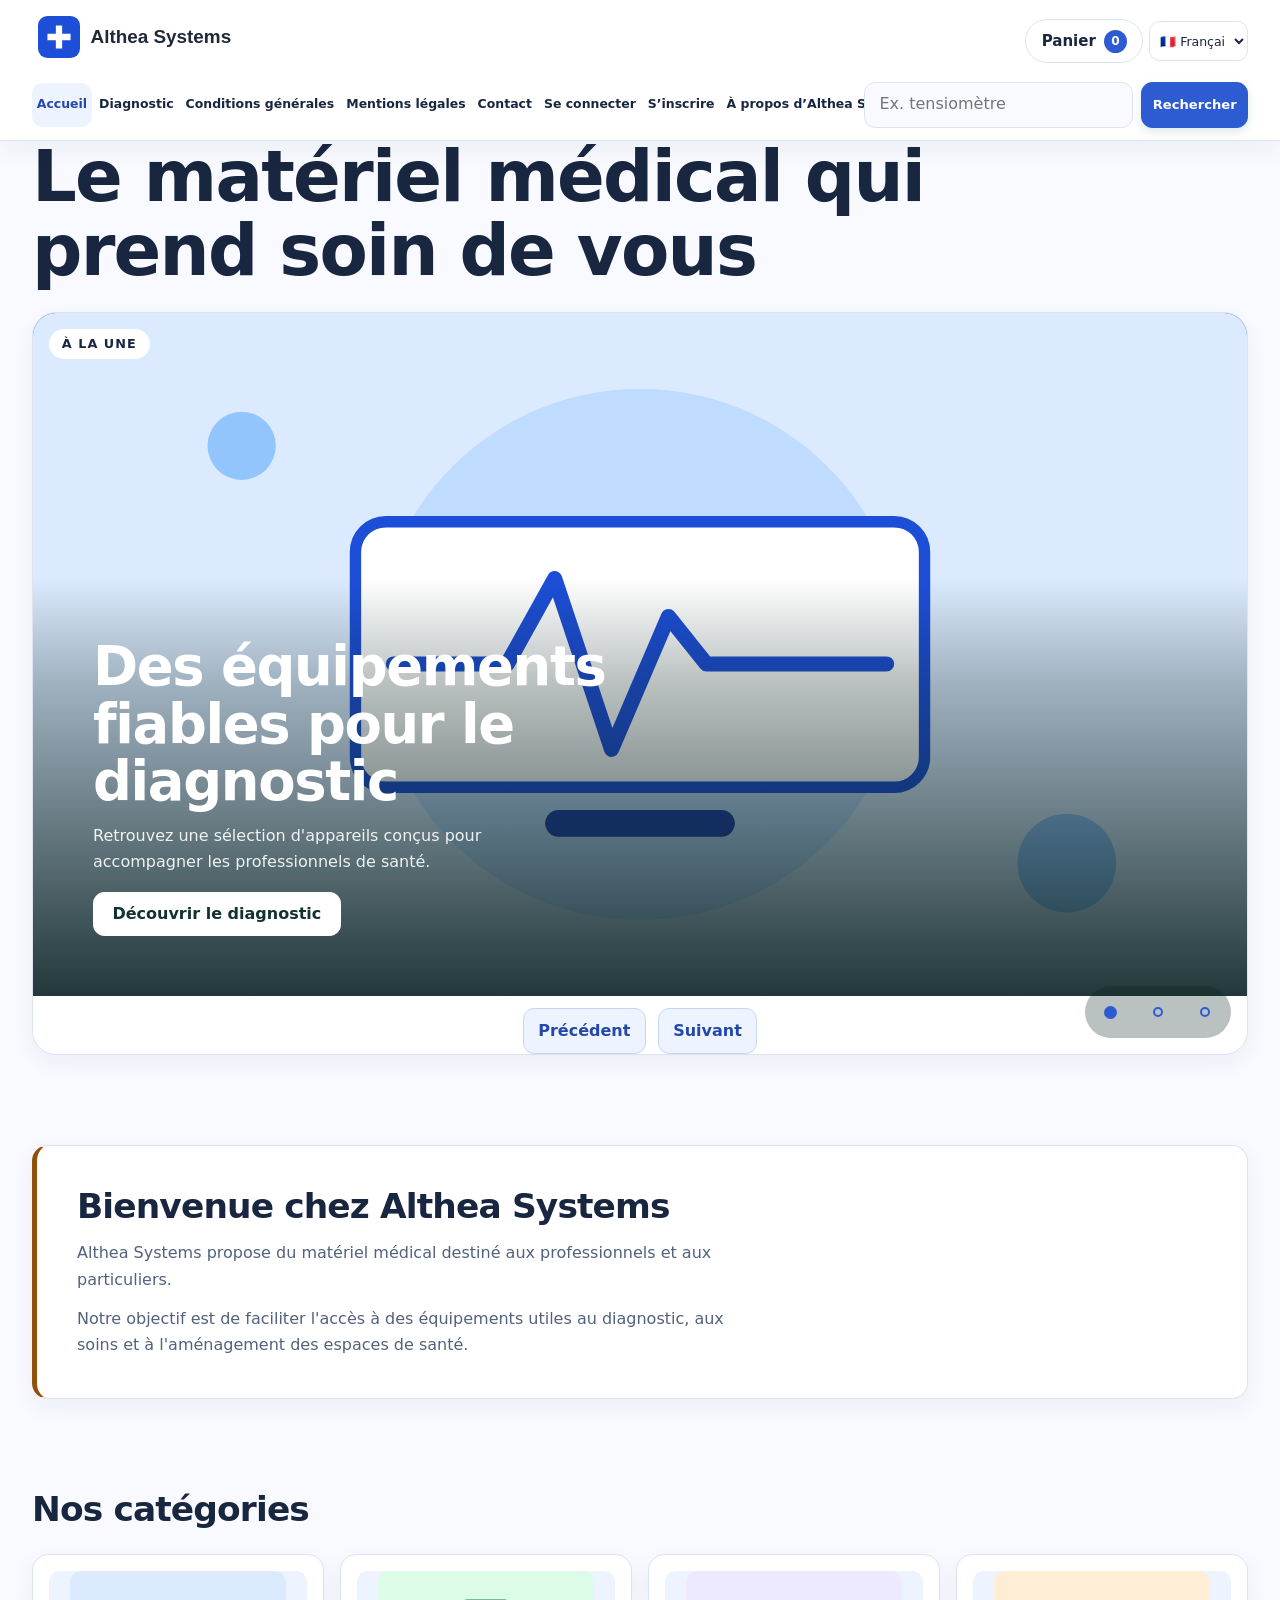
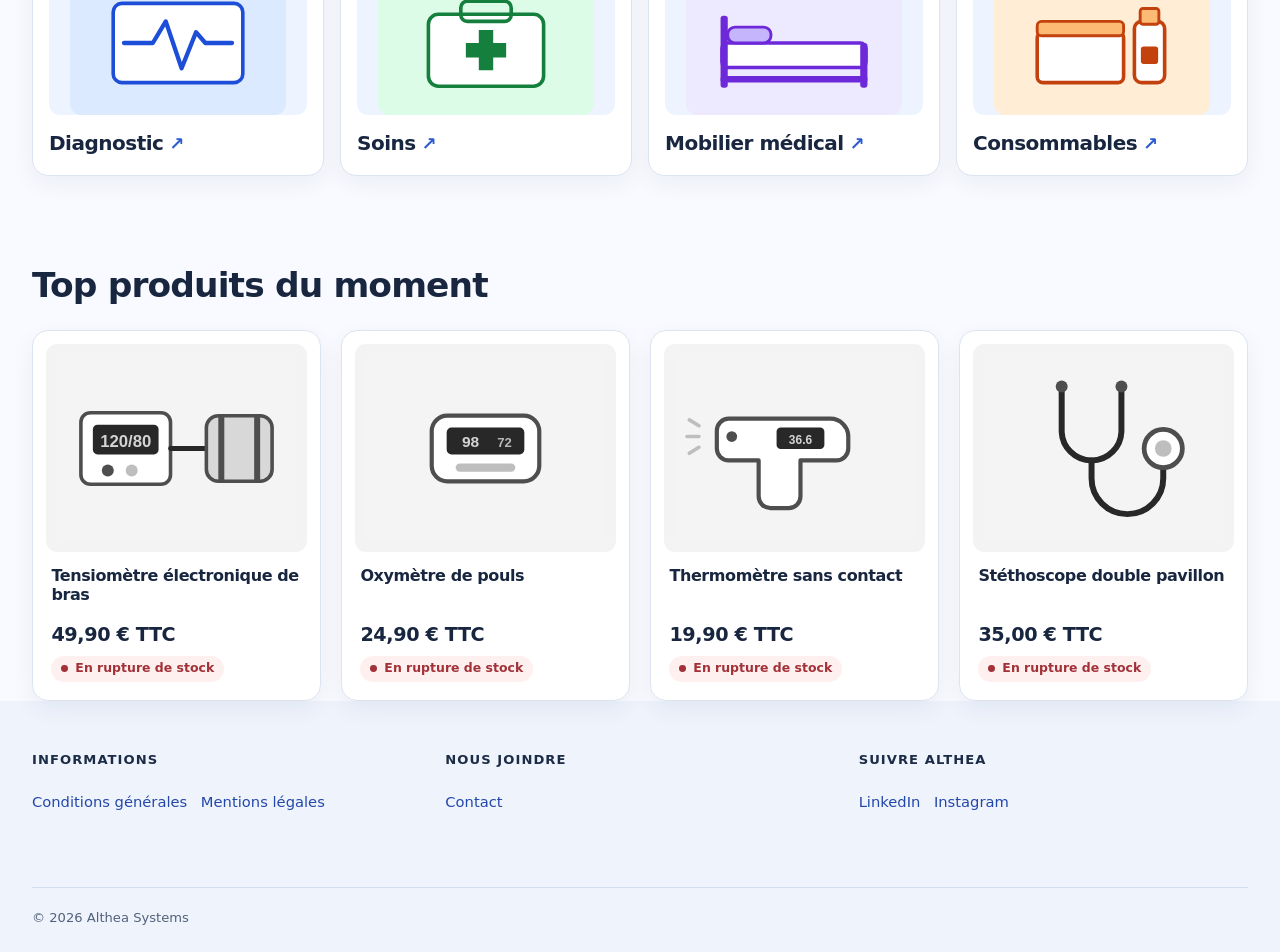
==== commit cd0db6b1: "feat(js): complete Jour 3 storefront interactions" ====
--- a/index.html
+++ b/index.html
@@ -1,215 +1,215 @@
-<!DOCTYPE html>
-<html lang="fr">
-
-<head>
-  <meta charset="UTF-8">
-  <meta http-equiv="Content-Security-Policy" content="default-src 'self'; object-src 'none'; base-uri 'self'; form-action 'self'">
-  <meta name="referrer" content="strict-origin-when-cross-origin">
-  <meta name="viewport" content="width=device-width, initial-scale=1">
-  <title>Althea Systems · Matériel médical</title>
-  <meta name="description" content="Découvrez le matériel médical et les équipements de diagnostic Althea Systems.">
-  <meta name="theme-color" content="#1d4ed8">
-  <link rel="icon" href="img/favicon.svg" type="image/svg+xml">
-  <link rel="stylesheet" href="css/variables.css">
-  <link rel="stylesheet" href="css/style.css">
-</head>
-
-<body>
-  <a class="evitement" href="#contenu">Aller au contenu</a>
-
-  <header class="entete">
-    <!-- Logo -->
-    <p class="logo">
-      <a href="index.html" aria-label="Althea Systems, accueil">
-        <img src="img/logo.svg" alt="Althea Systems">
-      </a>
-    </p>
-  
-    <!-- Cart and language selector -->
-    <div class="panier-langues">
-      <p class="panier">
-        <a href="#panier" aria-label="Panier, 0 article">
-          Panier <span class="compteur">0</span>
-        </a>
-      </p>
-  
-      <select
-        class="langues"
-        id="choix-langue"
-        name="langue"
-        aria-label="Choisir la langue"
-      >
-        <option value="fr" lang="fr" selected>🇫🇷 Français</option>
-        <option value="en" lang="en">🇬🇧 English</option>
-        <option value="ar" lang="ar" dir="rtl">🌐 العربية</option>
-      </select>
-    </div>
-  
-    <!-- Navigation and search -->
-    <div class="recherche-menu">
-  
-      <details class="navigation-mobile">
-        <summary class="menu-bouton">
-          <span class="visually-hidden">Menu</span>
-        </summary>
-  
-        <nav class="menu" aria-label="Menu principal">
-          <ul class="liste-reset">
-            <li><a href="index.html" aria-current="page">Accueil</a></li>
-            <li><a href="categorie.html">Diagnostic</a></li>
-            <li><a href="index.html#conditions">Conditions générales</a></li>
-            <li><a href="index.html#mentions">Mentions légales</a></li>
-            <li><a href="mailto:contact@althea.example">Contact</a></li>
-            <li><a href="connexion.html">Se connecter</a></li>
-            <li><a href="inscription.html">S’inscrire</a></li>
-            <li><a href="index.html#presentation">À propos d’Althea Systems</a></li>
-          </ul>
-        </nav>
-      </details>
-  
-      <form
-        class="recherche"
-        action="recherche.html"
-        method="get"
-        role="search"
-      >
-        <label for="recherche-entete">
-          Rechercher un produit
-        </label>
-  
-        <input
-          id="recherche-entete"
-          name="q"
-          type="search"
-          placeholder="Ex. tensiomètre"
-        >
-  
-        <button type="submit">
-          Rechercher
-        </button>
-      </form>
-  
-    </div>
-  </header>
-
-  <main id="contenu">
-    <h1>Le matériel médical qui prend soin de vous</h1>
-
-    <section class="carrousel" aria-labelledby="titre-carrousel">
-      <h2 id="titre-carrousel">À la une</h2>
-      <ul class="liste-reset defile" tabindex="0" aria-label="À la une, faire défiler les slides">
-        <li id="une-1" class="slide">
-          <picture><source media="(min-width: 48rem)" srcset="img/slide-diagnostic-large.svg"><img src="img/slide-diagnostic-square.svg" alt="Illustration de matériel de diagnostic médical" width="640" height="640" fetchpriority="high"></picture>
-          <div class="slide-texte"><h3>Des équipements fiables pour le diagnostic</h3>
-          <p>Retrouvez une sélection d'appareils conçus pour accompagner les professionnels de santé.</p>
-          <a class="btn lien-btn" href="#diagnostic">Découvrir le diagnostic</a></div>
-        </li>
-        <li id="une-2" class="slide">
-          <img src="img/slide-soins.svg" alt="Illustration de matériel et accessoires de soins">
-          <div class="slide-texte"><h3>Le matériel essentiel aux soins</h3>
-          <p>Équipez votre espace de soins avec des produits pratiques et sélectionnés.</p>
-          <a class="btn lien-btn" href="#soins">Voir les produits de soins</a></div>
-        </li>
-        <li id="une-3" class="slide">
-          <img src="img/slide-mobilier.svg" alt="Illustration de mobilier médical">
-          <div class="slide-texte"><h3>Aménagez votre espace médical</h3>
-          <p>Découvrez notre sélection de mobilier et de consommables médicaux.</p>
-          <a class="btn lien-btn" href="#mobilier">Découvrir la sélection</a></div>
-        </li>
-      </ul>
-      <nav class="pastilles" aria-label="Choisir une slide"><a href="#une-1"><span class="visually-hidden">Slide 1</span></a><a href="#une-2"><span class="visually-hidden">Slide 2</span></a><a href="#une-3"><span class="visually-hidden">Slide 3</span></a></nav>
-    </section>
-
-    <section id="presentation" class="presentation" aria-labelledby="titre-presentation">
-      <h2 id="titre-presentation">Bienvenue chez Althea Systems</h2>
-      <p>Althea Systems propose du matériel médical destiné aux professionnels et aux particuliers.</p>
-      <p>Notre objectif est de faciliter l'accès à des équipements utiles au diagnostic, aux soins et à l'aménagement
-        des espaces de santé.</p>
-    </section>
-
-    <section class="categories" aria-labelledby="titre-categories">
-      <h2 id="titre-categories">Nos catégories</h2>
-      <ul class="liste-reset">
-        <li class="carte" id="diagnostic">
-          <a href="categorie.html">
-            <img src="img/categorie-diagnostic.svg" alt="Appareils de diagnostic">
-            <h3>Diagnostic</h3>
-          </a>
-        </li>
-        <li class="carte" id="soins">
-          <a href="categorie.html">
-            <img src="img/categorie-soins.svg" alt="Matériel de soins">
-            <h3>Soins</h3>
-          </a>
-        </li>
-        <li class="carte" id="mobilier">
-          <a href="categorie.html">
-            <img src="img/categorie-mobilier.svg" alt="Mobilier médical">
-            <h3>Mobilier médical</h3>
-          </a>
-        </li>
-        <li class="carte" id="consommables">
-          <a href="categorie.html">
-            <img src="img/categorie-consommables.svg" alt="Consommables médicaux">
-            <h3>Consommables</h3>
-          </a>
-        </li>
-      </ul>
-    </section>
-
-    <section class="top-produits" aria-labelledby="titre-top-produits">
-      <h2 id="titre-top-produits">Top produits du moment</h2>
-      <ul class="liste-reset">
-        <li>
-          <article class="produit">
-            <a href="produit.html">
-              <img src="img/tensiometre.svg" alt="Tensiomètre électronique de bras">
-              <h3>Tensiomètre électronique de bras</h3>
-            </a>
-            <p class="prix"><data value="49.90">49,90 €</data> TTC</p>
-            <p class="stock stock-rupture">En rupture de stock</p>
-          </article>
-        </li>
-        <li>
-          <article class="produit">
-            <a href="produit.html">
-              <img src="img/oxymetre.svg" alt="Oxymètre de pouls">
-              <h3>Oxymètre de pouls</h3>
-            </a>
-            <p class="prix"><data value="24.90">24,90 €</data> TTC</p>
-            <p class="stock stock-rupture">En rupture de stock</p>
-          </article>
-        </li>
-        <li>
-          <article class="produit">
-            <a href="produit.html">
-              <img src="img/thermometre.svg" alt="Thermomètre sans contact">
-              <h3>Thermomètre sans contact</h3>
-            </a>
-            <p class="prix"><data value="19.90">19,90 €</data> TTC</p>
-            <p class="stock stock-rupture">En rupture de stock</p>
-          </article>
-        </li>
-        <li>
-          <article class="produit">
-            <a href="produit.html">
-              <img src="img/stethoscope.svg" alt="Stéthoscope double pavillon">
-              <h3>Stéthoscope double pavillon</h3>
-            </a>
-            <p class="prix"><data value="35.00">35,00 €</data> TTC</p>
-            <p class="stock stock-rupture">En rupture de stock</p>
-          </article>
-        </li>
-      </ul>
-    </section>
-  </main>
-
-  <footer class="pied">
-    <nav aria-label="Informations légales"><ul class="liste-reset"><li id="conditions"><a href="#conditions">Conditions générales</a></li><li id="mentions"><a href="#mentions">Mentions légales</a></li></ul></nav>
-    <nav aria-label="Contact"><ul class="liste-reset"><li><a href="mailto:contact@althea.example">Contact</a></li></ul></nav>
-    <nav aria-label="Réseaux sociaux"><ul class="liste-reset"><li><a href="https://www.linkedin.com/" target="_blank" rel="noopener noreferrer">LinkedIn <span class="visually-hidden">(nouvel onglet)</span></a></li><li><a href="https://www.instagram.com/" target="_blank" rel="noopener noreferrer">Instagram <span class="visually-hidden">(nouvel onglet)</span></a></li></ul></nav>
-    <p>© 2026 Althea Systems</p>
-  </footer>
-</body>
-
-</html>
+<!DOCTYPE html>
+<html lang="fr">
+
+<head>
+  <meta charset="UTF-8">
+  <meta http-equiv="Content-Security-Policy" content="default-src 'self'; object-src 'none'; base-uri 'self'; form-action 'self'">
+  <meta name="referrer" content="strict-origin-when-cross-origin">
+  <meta name="viewport" content="width=device-width, initial-scale=1">
+  <title>Althea Systems · Matériel médical</title>
+  <meta name="description" content="Découvrez le matériel médical et les équipements de diagnostic Althea Systems.">
+  <meta name="theme-color" content="#1d4ed8">
+  <link rel="icon" href="img/favicon.svg" type="image/svg+xml">
+  <link rel="stylesheet" href="css/variables.css">
+  <link rel="stylesheet" href="css/style.css">
+  <script type="module" src="js/main.js"></script>
+</head>
+
+<body>
+  <a class="evitement" href="#contenu">Aller au contenu</a>
+
+  <header class="entete">
+    <!-- Logo -->
+    <p class="logo">
+      <a href="index.html" aria-label="Althea Systems, accueil">
+        <img src="img/logo.svg" alt="Althea Systems">
+      </a>
+    </p>
+  
+    <!-- Cart and language selector -->
+    <div class="panier-langues">
+      <p class="panier">
+        <a href="panier.html" aria-label="Panier, 0 article">Panier <span class="compteur">0</span><span class="visually-hidden compteur-texte">(0 article)</span></a>
+      </p>
+  
+      <select
+        class="langues"
+        id="choix-langue"
+        name="langue"
+        aria-label="Choisir la langue"
+      >
+        <option value="fr" lang="fr" selected>🇫🇷 Français</option>
+        <option value="en" lang="en">🇬🇧 English</option>
+        <option value="ar" lang="ar" dir="rtl">🌐 العربية</option>
+      </select>
+    </div>
+  
+    <!-- Navigation and search -->
+    <div class="recherche-menu">
+  
+      <div class="navigation-mobile">
+      <button class="menu-bouton" type="button" aria-expanded="true">
+        <span class="visually-hidden">Menu</span>
+      </button>
+      <nav class="menu" aria-label="Menu principal">
+          <ul class="liste-reset">
+            <li><a href="index.html" aria-current="page">Accueil</a></li>
+            <li><a href="categorie.html">Diagnostic</a></li>
+            <li><a href="index.html#conditions">Conditions générales</a></li>
+            <li><a href="index.html#mentions">Mentions légales</a></li>
+            <li><a href="mailto:contact@althea.example">Contact</a></li>
+            <li><a href="connexion.html">Se connecter</a></li>
+            <li><a href="inscription.html">S’inscrire</a></li>
+            <li><a href="index.html#presentation">À propos d’Althea Systems</a></li>
+          </ul>
+        </nav>
+    </div>
+  
+      <form
+        class="recherche"
+        action="recherche.html"
+        method="get"
+        role="search"
+      >
+        <label for="recherche-entete">
+          Rechercher un produit
+        </label>
+  
+        <input
+          id="recherche-entete"
+          name="q"
+          type="search"
+          placeholder="Ex. tensiomètre"
+        >
+  
+        <button type="submit">
+          Rechercher
+        </button>
+      </form>
+  
+    </div>
+  </header>
+
+  <main id="contenu">
+    <h1>Le matériel médical qui prend soin de vous</h1>
+
+    <section class="carrousel" aria-labelledby="titre-carrousel">
+      <h2 id="titre-carrousel">À la une</h2>
+      <ul id="une-defile" class="liste-reset defile" tabindex="0" aria-label="À la une, faire défiler les slides">
+        <li id="une-1" class="slide">
+          <picture><source media="(min-width: 48rem)" srcset="img/slide-diagnostic-large.svg"><img src="img/slide-diagnostic-square.svg" alt="Illustration de matériel de diagnostic médical" width="640" height="640" fetchpriority="high"></picture>
+          <div class="slide-texte"><h3>Des équipements fiables pour le diagnostic</h3>
+          <p>Retrouvez une sélection d'appareils conçus pour accompagner les professionnels de santé.</p>
+          <a class="btn lien-btn" href="#diagnostic">Découvrir le diagnostic</a></div>
+        </li>
+        <li id="une-2" class="slide">
+          <img src="img/slide-soins.svg" alt="Illustration de matériel et accessoires de soins">
+          <div class="slide-texte"><h3>Le matériel essentiel aux soins</h3>
+          <p>Équipez votre espace de soins avec des produits pratiques et sélectionnés.</p>
+          <a class="btn lien-btn" href="#soins">Voir les produits de soins</a></div>
+        </li>
+        <li id="une-3" class="slide">
+          <img src="img/slide-mobilier.svg" alt="Illustration de mobilier médical">
+          <div class="slide-texte"><h3>Aménagez votre espace médical</h3>
+          <p>Découvrez notre sélection de mobilier et de consommables médicaux.</p>
+          <a class="btn lien-btn" href="#mobilier">Découvrir la sélection</a></div>
+        </li>
+      </ul>
+      <nav class="pastilles" aria-label="Choisir une slide"><a href="#une-1" aria-current="true"><span class="visually-hidden">Slide 1</span></a><a href="#une-2"><span class="visually-hidden">Slide 2</span></a><a href="#une-3"><span class="visually-hidden">Slide 3</span></a></nav>
+      <div class="carrousel-controles"><button class="btn-secondaire precedent" type="button" aria-controls="une-defile">Précédent</button><button class="btn-secondaire suivant" type="button" aria-controls="une-defile">Suivant</button></div>
+    </section>
+
+    <section id="presentation" class="presentation" aria-labelledby="titre-presentation">
+      <h2 id="titre-presentation">Bienvenue chez Althea Systems</h2>
+      <p>Althea Systems propose du matériel médical destiné aux professionnels et aux particuliers.</p>
+      <p>Notre objectif est de faciliter l'accès à des équipements utiles au diagnostic, aux soins et à l'aménagement
+        des espaces de santé.</p>
+    </section>
+
+    <section class="categories" aria-labelledby="titre-categories">
+      <h2 id="titre-categories">Nos catégories</h2>
+      <ul class="liste-reset">
+        <li class="carte" id="diagnostic">
+          <a href="categorie.html">
+            <img src="img/categorie-diagnostic.svg" alt="Appareils de diagnostic">
+            <h3>Diagnostic</h3>
+          </a>
+        </li>
+        <li class="carte" id="soins">
+          <a href="categorie.html">
+            <img src="img/categorie-soins.svg" alt="Matériel de soins">
+            <h3>Soins</h3>
+          </a>
+        </li>
+        <li class="carte" id="mobilier">
+          <a href="categorie.html">
+            <img src="img/categorie-mobilier.svg" alt="Mobilier médical">
+            <h3>Mobilier médical</h3>
+          </a>
+        </li>
+        <li class="carte" id="consommables">
+          <a href="categorie.html">
+            <img src="img/categorie-consommables.svg" alt="Consommables médicaux">
+            <h3>Consommables</h3>
+          </a>
+        </li>
+      </ul>
+    </section>
+
+    <section class="top-produits" aria-labelledby="titre-top-produits">
+      <h2 id="titre-top-produits">Top produits du moment</h2>
+      <ul class="liste-reset">
+        <li>
+          <article class="produit">
+            <a href="produit.html">
+              <img src="img/tensiometre.svg" alt="Tensiomètre électronique de bras">
+              <h3>Tensiomètre électronique de bras</h3>
+            </a>
+            <p class="prix"><data value="49.90">49,90 €</data> TTC</p>
+            <p class="stock stock-rupture">En rupture de stock</p>
+          </article>
+        </li>
+        <li>
+          <article class="produit">
+            <a href="produit.html">
+              <img src="img/oxymetre.svg" alt="Oxymètre de pouls">
+              <h3>Oxymètre de pouls</h3>
+            </a>
+            <p class="prix"><data value="24.90">24,90 €</data> TTC</p>
+            <p class="stock stock-rupture">En rupture de stock</p>
+          </article>
+        </li>
+        <li>
+          <article class="produit">
+            <a href="produit.html">
+              <img src="img/thermometre.svg" alt="Thermomètre sans contact">
+              <h3>Thermomètre sans contact</h3>
+            </a>
+            <p class="prix"><data value="19.90">19,90 €</data> TTC</p>
+            <p class="stock stock-rupture">En rupture de stock</p>
+          </article>
+        </li>
+        <li>
+          <article class="produit">
+            <a href="produit.html">
+              <img src="img/stethoscope.svg" alt="Stéthoscope double pavillon">
+              <h3>Stéthoscope double pavillon</h3>
+            </a>
+            <p class="prix"><data value="35.00">35,00 €</data> TTC</p>
+            <p class="stock stock-rupture">En rupture de stock</p>
+          </article>
+        </li>
+      </ul>
+    </section>
+  </main>
+
+  <footer class="pied">
+    <nav aria-label="Informations légales"><ul class="liste-reset"><li id="conditions"><a href="#conditions">Conditions générales</a></li><li id="mentions"><a href="#mentions">Mentions légales</a></li></ul></nav>
+    <nav aria-label="Contact"><ul class="liste-reset"><li><a href="mailto:contact@althea.example">Contact</a></li></ul></nav>
+    <nav aria-label="Réseaux sociaux"><ul class="liste-reset"><li><a href="https://www.linkedin.com/" target="_blank" rel="noopener noreferrer">LinkedIn <span class="visually-hidden">(nouvel onglet)</span></a></li><li><a href="https://www.instagram.com/" target="_blank" rel="noopener noreferrer">Instagram <span class="visually-hidden">(nouvel onglet)</span></a></li></ul></nav>
+    <p>© 2026 Althea Systems</p>
+  </footer>
+</body>
+
+</html>
+
--- a/css/style.css
+++ b/css/style.css
@@ -110,7 +110,7 @@
   padding: 0;
   margin: -1px;
   overflow: hidden;
-  clip-path: inset(50%);
+  clip: rect(0, 0, 0, 0);
   white-space: nowrap;
   border: 0;
 }
@@ -217,6 +217,13 @@
   order: 3;
 }
 
+.recherche-menu {
+  display: grid;
+  gap: .7rem;
+  width: 100%;
+  min-width: 0;
+}
+
 .menu-bouton {
   position: relative;
   display: grid;
@@ -327,7 +334,7 @@
   width: 1px;
   height: 1px;
   overflow: hidden;
-  clip-path: inset(50%);
+  clip: rect(0, 0, 0, 0);
 }
 
 .recherche input,
@@ -1236,7 +1243,7 @@
   .menu ul {
     display: flex;
     align-items: center;
-    flex-wrap: nowrap;
+    flex-wrap: wrap;
     justify-content: flex-start;
     gap: .25rem .55rem;
     min-width: 0;
@@ -1320,37 +1327,44 @@
 
 @media (min-width: 80rem) {
   .entete {
-    grid-template-columns: auto minmax(0, 1fr) minmax(13rem, 18rem) auto;
-    grid-template-areas: "logo navigation recherche panier";
-    gap: .5rem;
+    grid-template-columns: minmax(0, 1fr) auto;
+    grid-template-areas:
+      "logo panier"
+      "navigation navigation";
+    gap: .75rem 1.5rem;
   }
 
   .recherche-menu {
-    display: contents;
+    grid-area: navigation;
+    display: grid;
+    grid-template-columns: minmax(0, 1fr) minmax(18rem, 24rem);
+    align-items: center;
+    gap: .75rem;
+    width: 100%;
   }
 
   .navigation-mobile {
-    grid-area: navigation;
     min-width: 0;
   }
 
   .menu ul {
-    gap: 0 .1rem;
+    flex-wrap: nowrap;
+    gap: 0 .15rem;
   }
 
   .menu a {
-    padding-inline: .25rem;
-    font-size: .74rem;
-  }
-
-  .entete .recherche {
-    grid-area: recherche;
-    min-width: 0;
+    padding-inline: .3rem;
+    font-size: .78rem;
   }
 
   .entete .recherche button {
     padding-inline: .65rem;
     font-size: .82rem;
+  }
+
+  .entete .recherche {
+    min-width: 0;
+    flex: none;
   }
 
   .panier-langues {
@@ -1449,3 +1463,262 @@
     content: " (" attr(href) ")";
   }
 }
+
+/* Jour 3: dynamic controls, accessible cart state and carousel controls. */
+.navigation-mobile .menu {
+  display: none;
+}
+
+.navigation-mobile:has(.menu-bouton[aria-expanded="true"]) .menu {
+  display: block;
+}
+
+.menu-bouton[aria-expanded="true"]::before {
+  box-shadow: none;
+  transform: rotate(45deg);
+}
+
+.menu-bouton[aria-expanded="true"]::after {
+  content: "";
+  position: absolute;
+  width: 18px;
+  height: 2px;
+  background: currentcolor;
+  transform: rotate(-45deg);
+}
+
+.panier.a-des-articles a {
+  border-color: var(--couleur-alerte);
+}
+
+.panier.a-des-articles .compteur {
+  background: var(--couleur-alerte);
+}
+
+.filtre-catalogue {
+  display: flex;
+  flex-wrap: wrap;
+  align-items: center;
+  gap: .6rem 1rem;
+  margin-block: 1rem;
+  padding: 1rem;
+  background: var(--couleur-surface-muted);
+  border: 1px solid var(--couleur-bordure);
+  border-radius: var(--rayon);
+}
+
+.filtre-catalogue p {
+  flex: 1 1 100%;
+  margin: 0;
+  color: var(--couleur-texte-discret);
+}
+
+.filtre-catalogue label,
+.filtre-catalogue select,
+.case-disponibles {
+  min-height: var(--cible);
+}
+
+.filtre-catalogue label,
+.case-disponibles {
+  display: inline-flex;
+  align-items: center;
+  gap: .5rem;
+}
+
+.case-disponibles input {
+  width: 1.25rem;
+  height: 1.25rem;
+}
+
+.filtre-catalogue select {
+  min-width: 12rem;
+  padding: .45rem .7rem;
+  color: var(--couleur-texte);
+  background: var(--couleur-surface);
+  border: 1px solid var(--couleur-bordure);
+  border-radius: .65rem;
+}
+
+.ajouter-panier,
+.btn-secondaire {
+  display: inline-flex;
+  align-items: center;
+  justify-content: center;
+  min-height: var(--cible);
+  padding: .55rem .9rem;
+  color: var(--couleur-primaire-fonce);
+  font: inherit;
+  font-weight: 700;
+  text-decoration: none;
+  background: var(--couleur-primaire-pale);
+  border: 1px solid var(--couleur-primaire-bord);
+  border-radius: .7rem;
+  cursor: pointer;
+}
+
+.ajouter-panier:disabled,
+button:disabled {
+  color: var(--couleur-texte-discret);
+  background: var(--couleur-surface-inactive);
+  border-color: var(--couleur-bordure);
+  cursor: not-allowed;
+}
+
+.carrousel-controles {
+  display: flex;
+  justify-content: center;
+  gap: .75rem;
+  margin-block-start: .8rem;
+}
+
+.pastilles a::before {
+  background: transparent;
+  border: 2px solid var(--couleur-primaire);
+}
+
+.pastilles a[aria-current]::before {
+  width: .85rem;
+  height: .85rem;
+  background: var(--couleur-primaire);
+}
+
+.avis {
+  margin-block: 2rem;
+  padding: clamp(1rem, 3vw, 2rem);
+  background: var(--couleur-surface-muted);
+  border: 1px solid var(--couleur-bordure);
+  border-radius: var(--rayon-grand);
+}
+
+.avis-liste {
+  display: grid;
+  grid-template-columns: repeat(auto-fit, minmax(min(100%, 16rem), 1fr));
+  gap: 1rem;
+}
+
+.avis-carte {
+  padding: 1rem;
+  background: var(--couleur-surface);
+  border: 1px solid var(--couleur-bordure);
+  border-radius: var(--rayon);
+}
+
+.avis-auteur {
+  display: block;
+}
+
+.avis-etoiles {
+  display: block;
+  margin-block: .3rem;
+  color: var(--couleur-accent);
+  letter-spacing: .12em;
+}
+
+.avis-texte {
+  overflow-wrap: anywhere;
+}
+
+.message-achat {
+  min-height: 1.5em;
+  color: var(--couleur-primaire-fonce);
+}
+
+.lignes-panier {
+  display: grid;
+  gap: 1rem;
+  margin-block: 1rem;
+}
+
+.ligne-panier {
+  display: grid;
+  grid-template-columns: 5rem minmax(0, 1fr);
+  align-items: center;
+  gap: .75rem;
+  padding: 1rem;
+  background: var(--couleur-surface);
+  border: 1px solid var(--couleur-bordure);
+  border-radius: var(--rayon);
+  box-shadow: var(--ombre-petite);
+}
+
+.ligne-panier > img {
+  width: 5rem;
+  height: 5rem;
+  object-fit: contain;
+  background: var(--couleur-primaire-pale);
+  border-radius: .6rem;
+}
+
+.ligne-panier h2,
+.ligne-panier p {
+  margin-block: .2rem;
+}
+
+.ligne-panier label,
+.ligne-panier input,
+.ligne-panier .sous-total,
+.ligne-panier .supprimer-ligne {
+  grid-column: 2;
+}
+
+.ligne-panier input {
+  width: min(100%, 8rem);
+  min-height: var(--cible);
+  padding: .4rem;
+  color: var(--couleur-texte);
+  background: var(--couleur-surface);
+  border: 1px solid var(--couleur-bordure);
+  border-radius: .55rem;
+}
+
+.total-panier {
+  margin-block: 1.5rem;
+  padding: 1rem;
+  text-align: end;
+  font-size: 1.25rem;
+  background: var(--couleur-primaire-pale);
+  border-radius: var(--rayon);
+}
+
+@media (min-width: 42rem) {
+  .ligne-panier {
+    grid-template-columns: 6rem minmax(0, 1fr) 8rem 9rem auto;
+  }
+
+  .ligne-panier > img {
+    grid-row: 1 / span 3;
+    width: 6rem;
+    height: 6rem;
+  }
+
+  .ligne-panier > div {
+    grid-row: 1 / span 2;
+  }
+
+  .ligne-panier label,
+  .ligne-panier input,
+  .ligne-panier .sous-total,
+  .ligne-panier .supprimer-ligne {
+    grid-column: auto;
+  }
+}
+
+@media (min-width: 64rem) {
+  .navigation-mobile .menu {
+    position: static;
+    display: block;
+    width: 100%;
+    max-height: none;
+    overflow: visible;
+    padding: 0;
+    background: transparent;
+    border: 0;
+    box-shadow: none;
+  }
+
+  .menu-bouton {
+    display: none;
+  }
+}
+
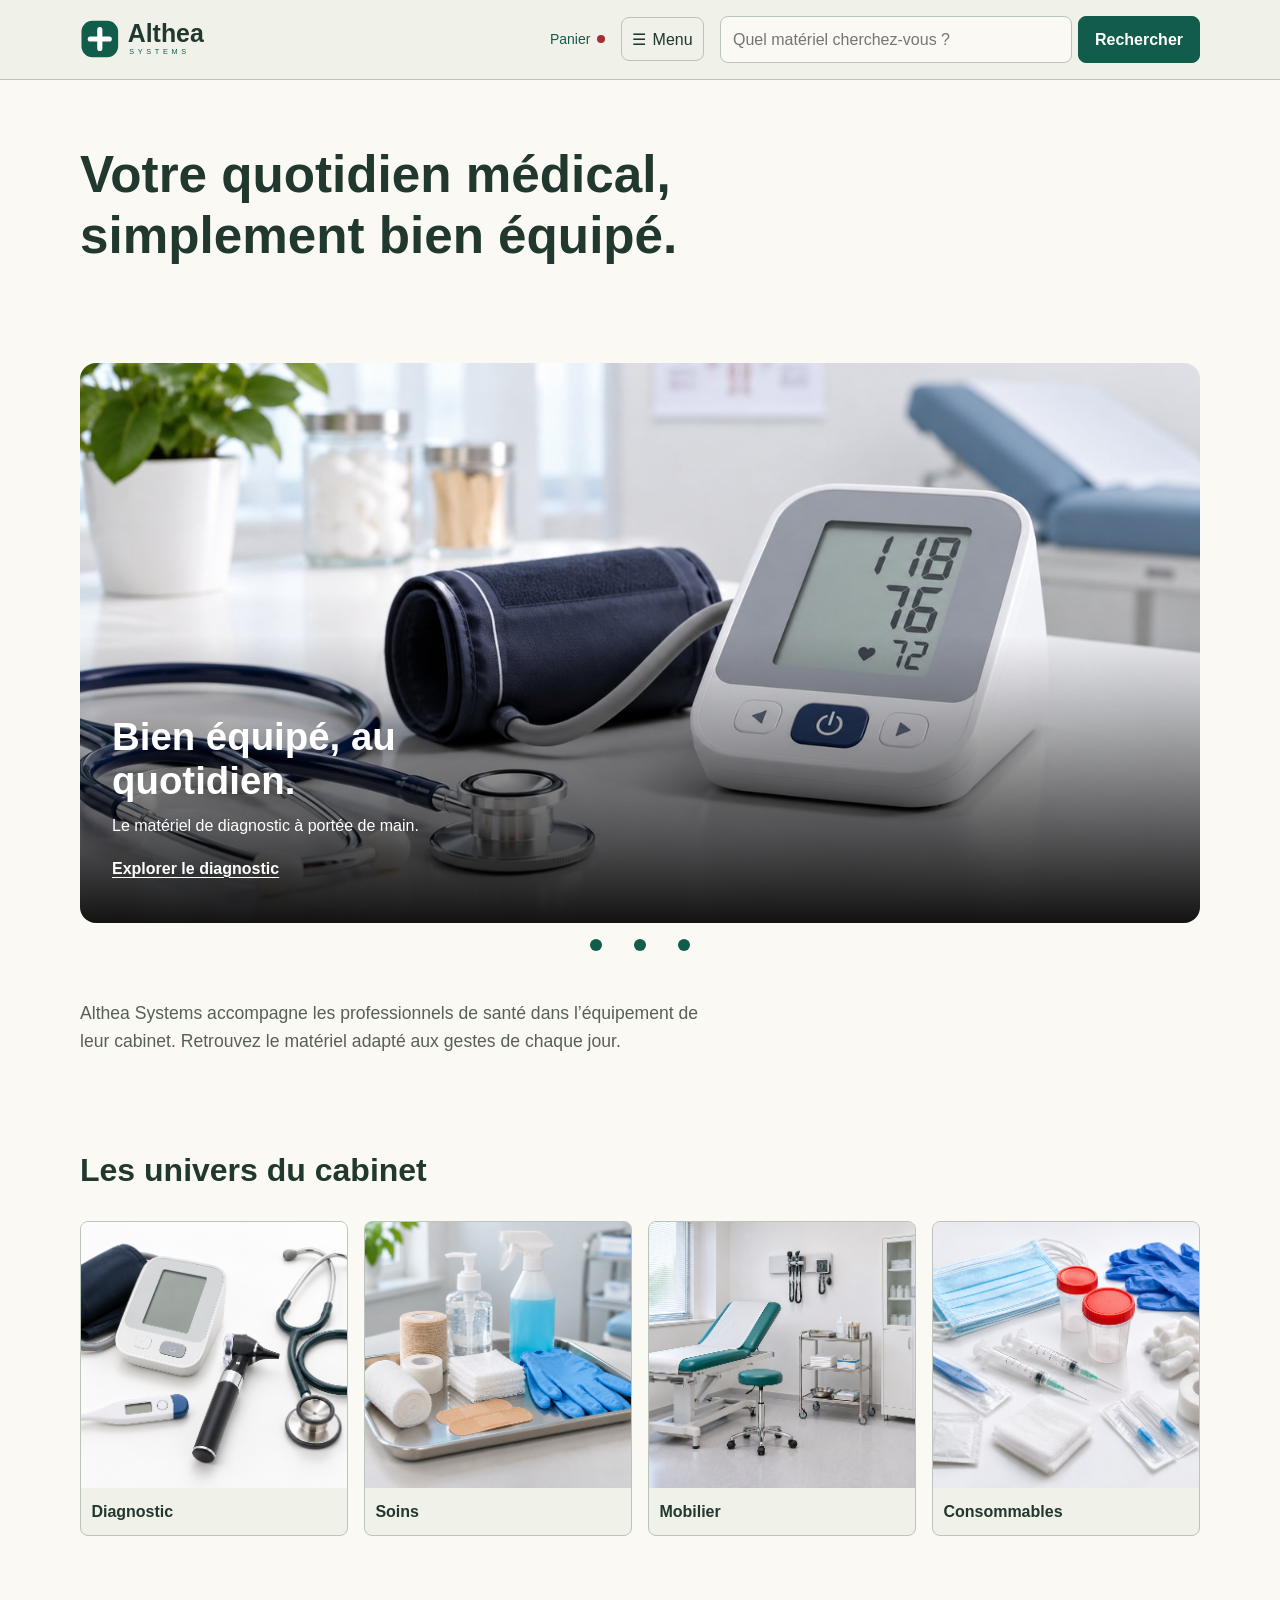
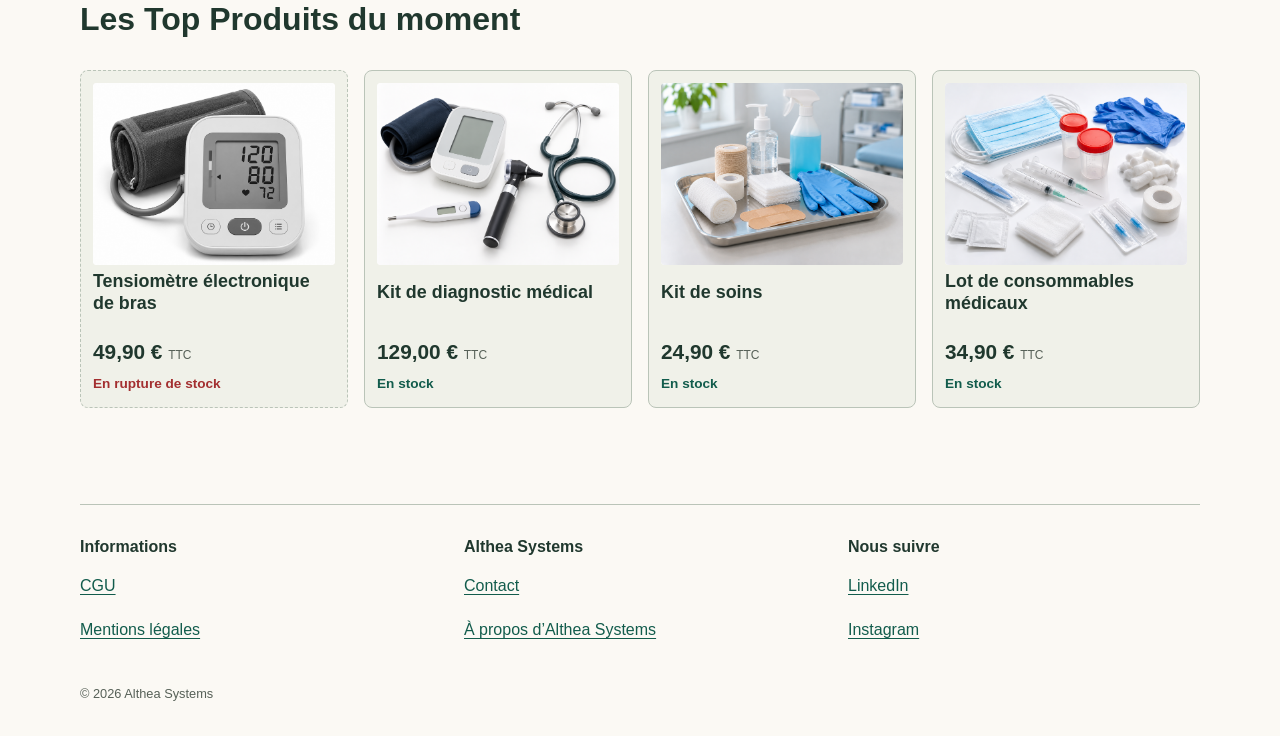
==== commit b35980c0: "TP 1 et 2 Althea" ====
--- a/index.html
+++ b/index.html
@@ -1,215 +1,242 @@
-<!DOCTYPE html>
-<html lang="fr">
-
-<head>
-  <meta charset="UTF-8">
-  <meta http-equiv="Content-Security-Policy" content="default-src 'self'; object-src 'none'; base-uri 'self'; form-action 'self'">
-  <meta name="referrer" content="strict-origin-when-cross-origin">
-  <meta name="viewport" content="width=device-width, initial-scale=1">
-  <title>Althea Systems · Matériel médical</title>
-  <meta name="description" content="Découvrez le matériel médical et les équipements de diagnostic Althea Systems.">
-  <meta name="theme-color" content="#1d4ed8">
-  <link rel="icon" href="img/favicon.svg" type="image/svg+xml">
-  <link rel="stylesheet" href="css/variables.css">
-  <link rel="stylesheet" href="css/style.css">
-  <script type="module" src="js/main.js"></script>
-</head>
-
-<body>
-  <a class="evitement" href="#contenu">Aller au contenu</a>
-
-  <header class="entete">
-    <!-- Logo -->
-    <p class="logo">
-      <a href="index.html" aria-label="Althea Systems, accueil">
-        <img src="img/logo.svg" alt="Althea Systems">
-      </a>
-    </p>
-  
-    <!-- Cart and language selector -->
-    <div class="panier-langues">
-      <p class="panier">
-        <a href="panier.html" aria-label="Panier, 0 article">Panier <span class="compteur">0</span><span class="visually-hidden compteur-texte">(0 article)</span></a>
-      </p>
-  
-      <select
-        class="langues"
-        id="choix-langue"
-        name="langue"
-        aria-label="Choisir la langue"
-      >
-        <option value="fr" lang="fr" selected>🇫🇷 Français</option>
-        <option value="en" lang="en">🇬🇧 English</option>
-        <option value="ar" lang="ar" dir="rtl">🌐 العربية</option>
-      </select>
-    </div>
-  
-    <!-- Navigation and search -->
-    <div class="recherche-menu">
-  
-      <div class="navigation-mobile">
-      <button class="menu-bouton" type="button" aria-expanded="true">
-        <span class="visually-hidden">Menu</span>
-      </button>
-      <nav class="menu" aria-label="Menu principal">
-          <ul class="liste-reset">
-            <li><a href="index.html" aria-current="page">Accueil</a></li>
-            <li><a href="categorie.html">Diagnostic</a></li>
-            <li><a href="index.html#conditions">Conditions générales</a></li>
-            <li><a href="index.html#mentions">Mentions légales</a></li>
-            <li><a href="mailto:contact@althea.example">Contact</a></li>
-            <li><a href="connexion.html">Se connecter</a></li>
-            <li><a href="inscription.html">S’inscrire</a></li>
-            <li><a href="index.html#presentation">À propos d’Althea Systems</a></li>
-          </ul>
-        </nav>
-    </div>
-  
-      <form
-        class="recherche"
-        action="recherche.html"
-        method="get"
-        role="search"
-      >
-        <label for="recherche-entete">
-          Rechercher un produit
-        </label>
-  
-        <input
-          id="recherche-entete"
-          name="q"
-          type="search"
-          placeholder="Ex. tensiomètre"
-        >
-  
-        <button type="submit">
-          Rechercher
-        </button>
-      </form>
-  
-    </div>
-  </header>
-
-  <main id="contenu">
-    <h1>Le matériel médical qui prend soin de vous</h1>
-
-    <section class="carrousel" aria-labelledby="titre-carrousel">
-      <h2 id="titre-carrousel">À la une</h2>
-      <ul id="une-defile" class="liste-reset defile" tabindex="0" aria-label="À la une, faire défiler les slides">
-        <li id="une-1" class="slide">
-          <picture><source media="(min-width: 48rem)" srcset="img/slide-diagnostic-large.svg"><img src="img/slide-diagnostic-square.svg" alt="Illustration de matériel de diagnostic médical" width="640" height="640" fetchpriority="high"></picture>
-          <div class="slide-texte"><h3>Des équipements fiables pour le diagnostic</h3>
-          <p>Retrouvez une sélection d'appareils conçus pour accompagner les professionnels de santé.</p>
-          <a class="btn lien-btn" href="#diagnostic">Découvrir le diagnostic</a></div>
-        </li>
-        <li id="une-2" class="slide">
-          <img src="img/slide-soins.svg" alt="Illustration de matériel et accessoires de soins">
-          <div class="slide-texte"><h3>Le matériel essentiel aux soins</h3>
-          <p>Équipez votre espace de soins avec des produits pratiques et sélectionnés.</p>
-          <a class="btn lien-btn" href="#soins">Voir les produits de soins</a></div>
-        </li>
-        <li id="une-3" class="slide">
-          <img src="img/slide-mobilier.svg" alt="Illustration de mobilier médical">
-          <div class="slide-texte"><h3>Aménagez votre espace médical</h3>
-          <p>Découvrez notre sélection de mobilier et de consommables médicaux.</p>
-          <a class="btn lien-btn" href="#mobilier">Découvrir la sélection</a></div>
-        </li>
-      </ul>
-      <nav class="pastilles" aria-label="Choisir une slide"><a href="#une-1" aria-current="true"><span class="visually-hidden">Slide 1</span></a><a href="#une-2"><span class="visually-hidden">Slide 2</span></a><a href="#une-3"><span class="visually-hidden">Slide 3</span></a></nav>
-      <div class="carrousel-controles"><button class="btn-secondaire precedent" type="button" aria-controls="une-defile">Précédent</button><button class="btn-secondaire suivant" type="button" aria-controls="une-defile">Suivant</button></div>
-    </section>
-
-    <section id="presentation" class="presentation" aria-labelledby="titre-presentation">
-      <h2 id="titre-presentation">Bienvenue chez Althea Systems</h2>
-      <p>Althea Systems propose du matériel médical destiné aux professionnels et aux particuliers.</p>
-      <p>Notre objectif est de faciliter l'accès à des équipements utiles au diagnostic, aux soins et à l'aménagement
-        des espaces de santé.</p>
-    </section>
-
-    <section class="categories" aria-labelledby="titre-categories">
-      <h2 id="titre-categories">Nos catégories</h2>
-      <ul class="liste-reset">
-        <li class="carte" id="diagnostic">
-          <a href="categorie.html">
-            <img src="img/categorie-diagnostic.svg" alt="Appareils de diagnostic">
-            <h3>Diagnostic</h3>
-          </a>
-        </li>
-        <li class="carte" id="soins">
-          <a href="categorie.html">
-            <img src="img/categorie-soins.svg" alt="Matériel de soins">
-            <h3>Soins</h3>
-          </a>
-        </li>
-        <li class="carte" id="mobilier">
-          <a href="categorie.html">
-            <img src="img/categorie-mobilier.svg" alt="Mobilier médical">
-            <h3>Mobilier médical</h3>
-          </a>
-        </li>
-        <li class="carte" id="consommables">
-          <a href="categorie.html">
-            <img src="img/categorie-consommables.svg" alt="Consommables médicaux">
-            <h3>Consommables</h3>
-          </a>
-        </li>
-      </ul>
-    </section>
-
-    <section class="top-produits" aria-labelledby="titre-top-produits">
-      <h2 id="titre-top-produits">Top produits du moment</h2>
-      <ul class="liste-reset">
-        <li>
-          <article class="produit">
-            <a href="produit.html">
-              <img src="img/tensiometre.svg" alt="Tensiomètre électronique de bras">
-              <h3>Tensiomètre électronique de bras</h3>
-            </a>
-            <p class="prix"><data value="49.90">49,90 €</data> TTC</p>
-            <p class="stock stock-rupture">En rupture de stock</p>
-          </article>
-        </li>
-        <li>
-          <article class="produit">
-            <a href="produit.html">
-              <img src="img/oxymetre.svg" alt="Oxymètre de pouls">
-              <h3>Oxymètre de pouls</h3>
-            </a>
-            <p class="prix"><data value="24.90">24,90 €</data> TTC</p>
-            <p class="stock stock-rupture">En rupture de stock</p>
-          </article>
-        </li>
-        <li>
-          <article class="produit">
-            <a href="produit.html">
-              <img src="img/thermometre.svg" alt="Thermomètre sans contact">
-              <h3>Thermomètre sans contact</h3>
-            </a>
-            <p class="prix"><data value="19.90">19,90 €</data> TTC</p>
-            <p class="stock stock-rupture">En rupture de stock</p>
-          </article>
-        </li>
-        <li>
-          <article class="produit">
-            <a href="produit.html">
-              <img src="img/stethoscope.svg" alt="Stéthoscope double pavillon">
-              <h3>Stéthoscope double pavillon</h3>
-            </a>
-            <p class="prix"><data value="35.00">35,00 €</data> TTC</p>
-            <p class="stock stock-rupture">En rupture de stock</p>
-          </article>
-        </li>
-      </ul>
-    </section>
-  </main>
-
-  <footer class="pied">
-    <nav aria-label="Informations légales"><ul class="liste-reset"><li id="conditions"><a href="#conditions">Conditions générales</a></li><li id="mentions"><a href="#mentions">Mentions légales</a></li></ul></nav>
-    <nav aria-label="Contact"><ul class="liste-reset"><li><a href="mailto:contact@althea.example">Contact</a></li></ul></nav>
-    <nav aria-label="Réseaux sociaux"><ul class="liste-reset"><li><a href="https://www.linkedin.com/" target="_blank" rel="noopener noreferrer">LinkedIn <span class="visually-hidden">(nouvel onglet)</span></a></li><li><a href="https://www.instagram.com/" target="_blank" rel="noopener noreferrer">Instagram <span class="visually-hidden">(nouvel onglet)</span></a></li></ul></nav>
-    <p>© 2026 Althea Systems</p>
-  </footer>
-</body>
-
-</html>
-
+<!DOCTYPE html>
+<html lang="fr">
+  <head>
+    <meta charset="utf-8">
+    <!-- La CSP limite le chargement des ressources à celles du site. -->
+    <meta http-equiv="Content-Security-Policy" content="default-src 'self'; object-src 'none'; base-uri 'self'; form-action 'self'">
+    <meta name="referrer" content="strict-origin-when-cross-origin">
+    <meta name="viewport" content="width=device-width, initial-scale=1">
+    <title>Accueil · Althea Systems</title>
+    <meta name="description" content="Du matériel médical pour équiper les professionnels de santé.">
+    <meta name="theme-color" content="#125c4c">
+    <link rel="icon" href="img/logo.svg">
+    <link rel="stylesheet" href="css/variables.css">
+    <link rel="stylesheet" href="css/style.css">
+  </head>
+  <body>
+    <!-- Ce lien permet de passer le menu quand on navigue au clavier. -->
+    <a class="evitement" href="#contenu">Aller au contenu</a>
+    <!-- En-tête commun : logo, recherche et liens du menu. -->
+    <header class="entete">
+      <a class="logo" href="index.html"><img src="img/logo.svg" alt="Althea Systems, accueil" width="240" height="60"></a>
+      <a class="panier" href="panier.html">Panier <span class="visually-hidden">(2 articles)</span></a>
+      <!-- details ouvre et ferme le menu sans JavaScript ; summary se commande au clavier. -->
+      <details class="navigation">
+        <summary class="menu-bouton"><span aria-hidden="true">☰</span> Menu</summary>
+        <nav id="menu-principal" class="menu" aria-label="Menu principal">
+          <ul class="liste-reset">
+            <li>
+              <a href="index.html" aria-current="page">Accueil</a>
+            </li>
+            <li>
+              <a href="categorie.html">Diagnostic</a>
+            </li>
+            <li>
+              <a href="connexion.html">Se connecter</a>
+            </li>
+            <li>
+              <a href="inscription.html">S’inscrire</a>
+            </li>
+            <li>
+              <a href="cgu.html">CGU</a>
+            </li>
+            <li>
+              <a href="mentions-legales.html">Mentions légales</a>
+            </li>
+            <li>
+              <a href="contact.html">Contact</a>
+            </li>
+            <li>
+              <a href="a-propos.html">À propos d’Althea Systems</a>
+            </li>
+          </ul>
+          <p class="langues">
+            Langue :
+            <a href="index.html" lang="fr" hreflang="fr" aria-current="true">Français</a>
+            <a href="en/index.html" lang="en" hreflang="en">English</a>
+            <a href="ar/index.html" lang="ar" hreflang="ar" dir="rtl">العربية</a>
+          </p>
+          <p class="liens-mobile">
+            <a href="https://www.linkedin.com/" target="_blank" rel="noopener noreferrer">LinkedIn<span class="visually-hidden"> (nouvel onglet)</span></a> · <a href="https://www.instagram.com/" target="_blank" rel="noopener noreferrer">Instagram<span class="visually-hidden"> (nouvel onglet)</span></a>
+          </p>
+        </nav>
+      </details>
+      <form class="recherche" role="search" action="recherche.html" method="get">
+        <label class="visually-hidden" for="q">Rechercher un produit</label>
+        <input id="q" name="q" type="search" placeholder="Quel matériel cherchez-vous ?">
+        <button type="submit">Rechercher</button>
+      </form>
+
+    </header>
+    <!-- main contient le contenu propre à cette page. -->
+    <main id="contenu" tabindex="-1">
+      <div class="intro">
+        <h1>Votre quotidien médical,<br>simplement bien équipé.</h1>
+      </div>
+      <!-- Les trois images défilent avec le CSS, sans JavaScript. -->
+      <section class="carrousel" aria-label="À la une">
+        <ul class="defile liste-reset" tabindex="0" aria-label="Offres à la une, à faire défiler">
+          <li id="une-1" class="slide">
+            <!-- picture choisit une image adaptée à la taille de l’écran. -->
+            <picture>
+              <source media="(min-width: 48rem)" srcset="img/banniere-large.jpg">
+              <img src="img/banniere-carree.jpg" alt="Tensiomètre et stéthoscope dans un cabinet médical" width="800" height="800" fetchpriority="high">
+            </picture>
+            <div class="slide-texte">
+              <p class="accroche">
+                Bien équipé, au quotidien.
+              </p>
+              <p>
+                Le matériel de diagnostic à portée de main.
+              </p>
+              <a href="categorie.html">Explorer le diagnostic</a>
+            </div>
+          </li>
+          <li id="une-2" class="slide">
+            <img src="img/banniere-echographe.png" alt="" width="1672" height="941" loading="lazy">
+            <div class="slide-texte">
+              <p class="accroche">
+                Voir plus loin.
+              </p>
+              <p>
+                Découvrez le matériel pour vos examens.
+              </p>
+              <a href="categorie.html">Explorer le diagnostic</a>
+            </div>
+          </li>
+          <li id="une-3" class="slide">
+            <img src="img/banniere-cabinet.png" alt="" width="1672" height="941" loading="lazy">
+            <div class="slide-texte">
+              <p class="accroche">
+                Un cabinet qui vous ressemble.
+              </p>
+              <p>
+                Du mobilier aux petits essentiels.
+              </p>
+              <a href="categorie.html">Explorer le diagnostic</a>
+            </div>
+          </li>
+        </ul>
+        <nav class="pastilles" aria-label="Choisir une slide">
+          <a href="#une-1"><span class="visually-hidden">Slide 1</span></a>
+          <a href="#une-2"><span class="visually-hidden">Slide 2</span></a>
+          <a href="#une-3"><span class="visually-hidden">Slide 3</span></a>
+        </nav>
+      </section>
+      <p class="presentation">
+        Althea Systems accompagne les professionnels de santé dans l’équipement de leur cabinet. Retrouvez le matériel adapté aux gestes de chaque jour.
+      </p>
+      <!-- Chaque catégorie est un lien avec une image et un nom. -->
+      <section class="categories" aria-labelledby="titre-categories">
+        <h2 id="titre-categories">Les univers du cabinet</h2>
+        <ul class="liste-reset">
+          <li>
+            <a href="categorie.html"><img src="img/categorie-diagnostic.png" alt="" width="1448" height="1086" loading="lazy"><span>Diagnostic</span></a>
+          </li>
+          <li>
+            <a href="categorie.html"><img src="img/categorie-soins.png" alt="" width="1448" height="1086" loading="lazy"><span>Soins</span></a>
+          </li>
+          <li>
+            <a href="categorie.html"><img src="img/categorie-mobilier.png" alt="" width="1448" height="1086" loading="lazy"><span>Mobilier</span></a>
+          </li>
+          <li>
+            <a href="categorie.html"><img src="img/categorie-consommables.png" alt="" width="1448" height="1086" loading="lazy"><span>Consommables</span></a>
+          </li>
+        </ul>
+      </section>
+      <!-- Les cartes gardent la même structure : image, nom, prix et stock. -->
+      <section class="top-produits" aria-labelledby="titre-top">
+        <h2 id="titre-top">Les Top Produits du moment</h2>
+        <ul class="liste-top liste-reset">
+          <li>
+            <article class="produit">
+              <img src="img/tensiometre-face.png" alt="" width="1448" height="1086" loading="lazy">
+              <h3><a href="produit.html">Tensiomètre électronique de bras</a></h3>
+              <p class="prix">
+                <data value="49.90">49,90 €</data> <span>TTC</span>
+              </p>
+              <p class="stock stock-rupture">
+                En rupture de stock
+              </p>
+            </article>
+          </li>
+          <li>
+            <article class="produit">
+              <img src="img/categorie-diagnostic.png" alt="" width="1448" height="1086" loading="lazy">
+              <h3><a href="produit.html">Kit de diagnostic médical</a></h3>
+              <p class="prix">
+                <data value="129.00">129,00 €</data> <span>TTC</span>
+              </p>
+              <p class="stock">
+                En stock
+              </p>
+            </article>
+          </li>
+          <li>
+            <article class="produit">
+              <img src="img/categorie-soins.png" alt="" width="1448" height="1086" loading="lazy">
+              <h3><a href="produit.html">Kit de soins</a></h3>
+              <p class="prix">
+                <data value="24.90">24,90 €</data> <span>TTC</span>
+              </p>
+              <p class="stock">
+                En stock
+              </p>
+            </article>
+          </li>
+          <li>
+            <article class="produit">
+              <img src="img/categorie-consommables.png" alt="" width="1448" height="1086" loading="lazy">
+              <h3><a href="produit.html">Lot de consommables médicaux</a></h3>
+              <p class="prix">
+                <data value="34.90">34,90 €</data> <span>TTC</span>
+              </p>
+              <p class="stock">
+                En stock
+              </p>
+            </article>
+          </li>
+        </ul>
+      </section>
+    </main>
+    <!-- Pied visible sur ordinateur ; sur mobile, les liens sont dans le menu. -->
+    <footer class="pied">
+      <nav aria-label="Informations légales">
+        <h2>Informations</h2>
+        <ul class="liste-reset">
+          <li>
+            <a href="cgu.html">CGU</a>
+          </li>
+          <li>
+            <a href="mentions-legales.html">Mentions légales</a>
+          </li>
+        </ul>
+      </nav>
+      <nav aria-label="Contact">
+        <h2>Althea Systems</h2>
+        <ul class="liste-reset">
+          <li>
+            <a href="contact.html">Contact</a>
+          </li>
+          <li>
+            <a href="a-propos.html">À propos d’Althea Systems</a>
+          </li>
+        </ul>
+      </nav>
+      <nav aria-label="Réseaux sociaux">
+        <h2>Nous suivre</h2>
+        <ul class="liste-reset">
+          <li>
+            <a href="https://www.linkedin.com/" target="_blank" rel="noopener noreferrer">LinkedIn<span class="visually-hidden"> (nouvel onglet)</span></a>
+          </li>
+          <li>
+            <a href="https://www.instagram.com/" target="_blank" rel="noopener noreferrer">Instagram<span class="visually-hidden"> (nouvel onglet)</span></a>
+          </li>
+        </ul>
+      </nav>
+      <p>
+        © 2026 Althea Systems
+      </p>
+    </footer>
+  </body>
+</html>
--- a/css/variables.css
+++ b/css/variables.css
@@ -1,52 +1,37 @@
+/* Contrastes texte / texte discret / primaire / alerte sur fond puis surface :
+   clair : 11,98/11,08 ; 6,22/5,76 ; 7,50/6,94 ; 6,64/6,14.
+   sombre : 15,06/12,56 ; 9,69/8,08 ; 10,84/9,04 ; 9,44/7,87. */
+/* Les variables regroupent les couleurs pour les modifier à un seul endroit. */
 :root {
-  color-scheme: light;
+  color-scheme: light dark;
+  --couleur-primaire: #125c4c;
+  --couleur-primaire-fonce: #0b4236;
+  --couleur-sur-primaire: #ffffff;
+  --couleur-sur-image: #ffffff;
+  --couleur-texte: #20382e;
+  --couleur-texte-discret: #566057;
+  --couleur-fond: #fbf9f4;
+  --couleur-surface: #f0f1e9;
+  --couleur-bordure: #bac4b8;
+  --couleur-alerte: #a32f30;
+  /* Police, espacements et arrondis */
+  --police: 'Segoe UI', Arial, sans-serif;
+  --espace: 1rem;
+  --rayon: 8px;
+  --rayon-grand: 16px;
+}
 
-  /* Fixed light palette: clear blue, cloud white and a warm amber accent. */
-  --couleur-primaire: #2d5bd1;
-  --couleur-primaire-fonce: #2447aa;
-  --couleur-primaire-pale: #edf3ff;
-  --couleur-primaire-bord: #c6d5f6;
-  --couleur-sur-primaire: #ffffff;
-  --couleur-accent: #92500a;
-  --couleur-texte: #182640;
-  --couleur-texte-discret: #52627c;
-  --couleur-fond: #f8faff;
-  --couleur-surface: #ffffff;
-  --couleur-surface-muted: #f3f6fc;
-  --couleur-surface-inactive: #edf0f5;
-  --couleur-bordure: #dce4f1;
-  --couleur-alerte: #a23138;
-  --couleur-alerte-fond: #fff0f0;
-  --couleur-alerte-pale: #fff5f5;
-  --couleur-succes: #20664b;
-  --couleur-succes-fond: #eaf7ef;
-  --couleur-pied: #eef3fc;
-  --couleur-pied-texte: #1c2b46;
-  --couleur-pied-texte-discret: #53627b;
-  --couleur-pied-lien: #2447aa;
-  --couleur-pied-bordure: #d2deef;
-
-  --police: "Aptos", "Segoe UI", system-ui, -apple-system, Roboto, Arial, sans-serif;
-  --taille-xs: .75rem;
-  --taille-sm: .875rem;
-  --taille-base: 1rem;
-  --taille-lg: 1.2rem;
-  --taille-xl: 1.5rem;
-  --taille-h1: clamp(2.2rem, 6vw, 4.4rem);
-
-  --espace-mini: .25rem;
-  --espace-petit: .5rem;
-  --espace: 1rem;
-  --espace-grand: 1.5rem;
-  --espace-xl: 2.5rem;
-
-  --rayon: .7rem;
-  --rayon-grand: 1.1rem;
-  --cible: 44px;
-  --focus-epaisseur: 3px;
-  --ombre-petite: 0 8px 24px rgb(24 38 64 / .055);
-  --ombre: 0 12px 32px rgb(24 38 64 / .09);
-  --ombre-grand: 0 18px 42px rgb(24 38 64 / .15);
-  --ombre-survol: 0 18px 42px rgb(45 91 209 / .16);
-  --largeur-max: 76rem;
+/* Le mode sombre suit le réglage de l’appareil. */
+@media (prefers-color-scheme: dark) {
+  :root {
+    --couleur-primaire: #9bdbc1;
+    --couleur-primaire-fonce: #bcebd7;
+    --couleur-sur-primaire: #10291f;
+    --couleur-texte: #edf2e9;
+    --couleur-texte-discret: #bbc6b9;
+    --couleur-fond: #131e18;
+    --couleur-surface: #1e2e24;
+    --couleur-bordure: #647c69;
+    --couleur-alerte: #ffaaaa;
+  }
 }
--- a/css/style.css
+++ b/css/style.css
@@ -1,240 +1,194 @@
-/* Althea Systems: calm, high-contrast healthcare storefront */
-*,
-*::before,
-*::after {
+/* 1. Styles de base : les réglages communs à toutes les pages. */
+/* Les bordures et le padding sont compris dans la largeur des éléments. */
+*, *::before, *::after {
   box-sizing: border-box;
 }
 
-html {
-  scroll-padding-top: 7rem;
-  scroll-behavior: smooth;
-}
-
-body,
-h1,
-h2,
-h3,
-p,
-ul,
-ol,
-dl,
-dd {
+/* Je retire les marges par défaut pour gérer moi-même les espacements. */
+body, h1, h2, h3, p, ul, ol, dl, dd {
   margin: 0;
 }
 
+/* La police et les couleurs viennent des variables définies dans variables.css. */
 body {
-  min-width: 320px;
+  font: 1rem/1.6 var(--police);
   color: var(--couleur-texte);
   background: var(--couleur-fond);
-  font-family: var(--police);
-  font-size: var(--taille-base);
-  line-height: 1.65;
   overflow-wrap: anywhere;
-  -webkit-font-smoothing: antialiased;
-}
-
+}
+
+/* Les images s’adaptent à leur bloc en gardant leurs proportions. */
 img {
   display: block;
+  width: 100%;
   max-width: 100%;
   height: auto;
 }
 
-input,
-button,
-select {
+/* Les champs et les boutons utilisent la même police que la page. */
+input, button, select {
   font: inherit;
 }
 
-button,
-select,
-input {
-  accent-color: var(--couleur-primaire);
+/* Une hauteur de 44 px rend les champs et boutons plus faciles à toucher. */
+button, input, select {
+  min-height: 44px;
 }
 
 a {
-  color: var(--couleur-primaire-fonce);
-  text-underline-offset: .18em;
-  text-decoration-thickness: .08em;
+  color: var(--couleur-primaire);
+  text-underline-offset: .2em;
 }
 
 a:hover {
-  color: var(--couleur-primaire);
-  text-decoration-thickness: .13em;
-}
-
-:focus-visible {
-  outline: var(--focus-epaisseur) solid var(--couleur-accent);
-  outline-offset: 4px;
-}
-
-h1,
-h2,
+  text-decoration-thickness: 2px;
+}
+
+h1, h2, h3 {
+  line-height: 1.2;
+}
+
+h1 {
+  font-size: clamp(2rem, 4vw, 3.7rem);
+  font-weight: 600;
+}
+
+h2 {
+  font-size: clamp(1.5rem, 2.5vw, 2rem);
+  margin-bottom: var(--espace);
+}
+
 h3 {
-  color: var(--couleur-texte);
-  line-height: 1.2;
-  letter-spacing: -.025em;
-}
-
-h1 {
-  max-width: 19ch;
-  margin-block: 0 var(--espace-grand);
-  font-size: clamp(2.2rem, 6vw, 4.4rem);
-  font-weight: 750;
-  line-height: 1.04;
-}
-
-h2 {
-  margin-block-end: var(--espace-grand);
-  font-size: clamp(1.55rem, 3vw, 2.15rem);
-  font-weight: 700;
-}
-
-h3 {
-  font-size: clamp(1.08rem, 1.6vw, 1.25rem);
-  font-weight: 680;
+  font-size: 1.12rem;
 }
 
 p {
-  max-width: 68ch;
+  max-width: 65ch;
+}
+
+/* Je centre le contenu et je limite sa largeur sur les grands écrans. */
+main, .pied {
+  width: calc(100% - 2rem);
+  max-width: 70rem;
+  margin-inline: auto;
+}
+
+main {
+  padding-block: var(--espace) calc(var(--espace) * 3);
+}
+
+main > section, .fiche {
+  margin-block-start: calc(var(--espace) * 2);
 }
 
 .liste-reset {
+  list-style: none;
   padding: 0;
-  list-style: none;
-}
-
+}
+
+.intro {
+  padding-block: var(--espace);
+}
+
+.presentation {
+  padding-block: var(--espace);
+  color: var(--couleur-texte-discret);
+  font-size: 1.1rem;
+}
+
+.aide {
+  display: block;
+  font-size: .875rem;
+  color: var(--couleur-texte-discret);
+  margin-block-start: .5rem;
+}
+
+/* Le texte reste lisible par un lecteur d’écran, mais il est caché visuellement. */
 .visually-hidden {
   position: absolute;
   width: 1px;
   height: 1px;
-  padding: 0;
-  margin: -1px;
   overflow: hidden;
-  clip: rect(0, 0, 0, 0);
+  clip-path: inset(50%);
   white-space: nowrap;
-  border: 0;
+}
+
+/* 2. Le contour permet de voir où on se trouve avec la touche Tab. */
+:focus-visible {
+  outline: 3px solid var(--couleur-primaire);
+  outline-offset: 4px;
 }
 
 .evitement {
   position: absolute;
-  z-index: 1000;
-  inset-block-start: -6rem;
+  inset-block-start: -100px;
   inset-inline-start: 1rem;
-  padding: .65rem 1rem;
-  color: #fff;
-  background: var(--couleur-pied);
-  border-radius: var(--rayon);
+  background: var(--couleur-fond);
+  padding: .75rem;
+  z-index: 10;
 }
 
 .evitement:focus {
   inset-block-start: 1rem;
 }
 
-main {
-  width: min(100% - 2rem, 76rem);
-  margin-inline: auto;
-}
-
-main > section {
-  margin-block-start: clamp(3.25rem, 7vw, 6rem);
-}
-
-main > h1 + section {
-  margin-block-start: 0;
-}
-
+/* 3. Flexbox aligne les éléments et les fait passer à la ligne si besoin. */
 .entete {
-  position: sticky;
-  z-index: 100;
-  inset-block-start: 0;
+  position: relative;
   display: flex;
   flex-wrap: wrap;
   align-items: center;
-  gap: .7rem 1rem;
-  width: 100%;
-  padding: .8rem max(1rem, calc((100% - 76rem) / 2));
-  background: color-mix(in srgb, var(--couleur-surface) 94%, transparent);
-  border-block-end: 1px solid var(--couleur-bordure);
-  box-shadow: 0 8px 26px rgb(21 45 43 / .055);
-  backdrop-filter: blur(16px);
-}
-
-.logo,
-.panier {
-  margin: 0;
-}
-
-.panier-langues {
-  display: flex;
-  align-items: center;
-  gap: .5rem;
+  gap: .75rem 1rem;
+  padding: 1rem max(1rem, calc((100% - 70rem) / 2));
+  border-bottom: 1px solid var(--couleur-bordure);
+  background: var(--couleur-surface);
 }
 
 .logo {
   margin-inline-end: auto;
-}
-
-.logo a {
-  display: inline-block;
-  padding: .2rem .35rem;
-  border-radius: .65rem;
+  flex-shrink: 0;
 }
 
 .logo img {
-  width: auto;
-  height: 42px;
-}
-
-.panier a {
+  width: 120px;
+  height: 40px;
+  object-fit: contain;
+}
+
+.panier {
   display: inline-flex;
-  align-items: center;
-  gap: .5rem;
-  min-height: var(--cible);
-  padding: 0 .95rem;
+  gap: .4rem;
+  align-items: center;
+  min-height: 44px;
+  font-size: .875rem;
+  text-decoration: none;
+}
+
+/* Le point indique un panier rempli ; le nombre est aussi écrit dans le HTML. */
+.panier::after {
+  content: "";
+  width: 8px;
+  height: 8px;
+  border-radius: 50%;
+  background: var(--couleur-alerte);
+}
+
+.navigation {
+  flex-shrink: 0;
+}
+
+/* Le navigateur gère lui-même l’ouverture et l’état du menu. */
+.menu-bouton {
+  display: flex;
+  align-items: center;
+  gap: .4rem;
+  min-height: 44px;
+  list-style: none;
+  background: transparent;
   color: var(--couleur-texte);
-  font-size: .94rem;
-  font-weight: 650;
-  text-decoration: none;
-  background: var(--couleur-surface);
   border: 1px solid var(--couleur-bordure);
-  border-radius: 999px;
-}
-
-.compteur {
-  display: inline-grid;
-  place-items: center;
-  min-width: 1.45rem;
-  min-height: 1.45rem;
-  padding-inline: .25rem;
-  color: var(--couleur-sur-primaire);
-  font-size: .76rem;
-  background: var(--couleur-primaire);
-  border-radius: 999px;
-}
-
-.navigation-mobile {
-  position: relative;
-  order: 3;
-}
-
-.recherche-menu {
-  display: grid;
-  gap: .7rem;
-  width: 100%;
-  min-width: 0;
-}
-
-.menu-bouton {
-  position: relative;
-  display: grid;
-  place-items: center;
-  width: var(--cible);
-  height: var(--cible);
-  color: var(--couleur-texte);
-  list-style: none;
-  background: var(--couleur-surface);
-  border: 1px solid var(--couleur-bordure);
-  border-radius: .8rem;
+  border-radius: var(--rayon);
+  padding-inline: .65rem;
   cursor: pointer;
 }
 
@@ -242,427 +196,245 @@
   display: none;
 }
 
-.menu-bouton::before {
-  content: "";
-  width: 18px;
-  height: 2px;
-  background: currentcolor;
-  box-shadow: 0 -6px currentcolor, 0 6px currentcolor;
-}
-
-.navigation-mobile[open] .menu-bouton::before {
-  box-shadow: none;
-  transform: rotate(45deg);
-}
-
-.navigation-mobile[open] .menu-bouton::after {
-  content: "";
-  position: absolute;
-  width: 18px;
-  height: 2px;
-  background: currentcolor;
-  transform: rotate(-45deg);
+.recherche {
+  flex-basis: 100%;
+  display: flex;
+  gap: .4rem;
+  min-width: 0;
+}
+
+.recherche input {
+  flex: 1;
+  min-width: 0;
+  width: 100%;
+}
+
+input, select {
+  background: var(--couleur-fond);
+  color: var(--couleur-texte);
+  border: 1px solid var(--couleur-bordure);
+  border-radius: var(--rayon);
+  padding: .6rem .75rem;
+}
+
+.recherche button, .btn {
+  background: var(--couleur-primaire);
+  color: var(--couleur-sur-primaire);
+  border: 1px solid var(--couleur-primaire);
+  border-radius: var(--rayon);
+  padding: .6rem 1rem;
+  cursor: pointer;
+  font-weight: 600;
+}
+
+.btn {
+  display: inline-flex;
+  justify-content: center;
+  align-items: center;
+  min-height: 44px;
+  width: 100%;
+}
+
+.btn:hover:not(:disabled), .recherche button:hover {
+  background: var(--couleur-primaire-fonce);
+}
+
+.btn:disabled {
+  cursor: not-allowed;
+  background: var(--couleur-surface);
+  color: var(--couleur-texte-discret);
+  border: 2px dashed var(--couleur-bordure);
 }
 
 .menu {
   position: absolute;
-  z-index: 20;
-  inset-block-start: calc(100% + .75rem);
-  inset-inline-end: 0;
-  display: none;
-  width: min(90vw, 24rem);
-  max-height: calc(100dvh - 6rem);
-  overflow-y: auto;
-  overscroll-behavior: contain;
-  padding: .7rem;
+  top: 100%;
+  left: 0;
+  right: 0;
+  z-index: 5;
+  padding: 1rem max(1rem, calc((100% - 70rem) / 2));
   background: var(--couleur-surface);
-  border: 1px solid var(--couleur-bordure);
-  border-radius: 1rem;
-  box-shadow: var(--ombre-grand);
-}
-
-.navigation-mobile[open] .menu {
-  display: block;
-}
-
-.menu ul {
-  display: grid;
-  gap: .2rem;
-}
-
-.menu a {
-  display: flex;
-  align-items: center;
-  min-height: var(--cible);
-  padding: .45rem .7rem;
-  color: var(--couleur-texte);
-  font-size: .94rem;
-  font-weight: 550;
+  border-bottom: 1px solid var(--couleur-bordure);
+  min-width: 0;
+  border-top: 1px solid var(--couleur-bordure);
+  padding-top: .5rem;
+}
+
+.menu ul, .pied ul, .langues {
+  display: flex;
+  flex-wrap: wrap;
+  gap: 0 1rem;
+}
+
+.menu a, .pied a, .langues a {
+  display: inline-flex;
+  align-items: center;
+  min-height: 44px;
+}
+
+.menu ul a {
+  font-size: .875rem;
   text-decoration: none;
-  border-radius: .65rem;
-}
-
-.menu a:hover,
-.menu a[aria-current="page"] {
-  color: var(--couleur-primaire-fonce);
-  background: var(--couleur-primaire-pale);
+}
+
+.menu [aria-current], .langues [aria-current] {
+  font-weight: 700;
+  text-decoration: underline;
 }
 
 .langues {
-  display: block;
-  width: auto;
-  min-height: var(--cible);
-  margin: 0;
-  padding: .45rem .7rem;
-  color: var(--couleur-texte);
-  font-size: .88rem;
-  background: var(--couleur-surface);
-  border: 1px solid var(--couleur-bordure);
-  border-radius: .65rem;
-}
-
-.recherche {
-  display: grid;
-  flex: 1 1 100%;
-  grid-template-columns: minmax(0, 1fr) auto;
-  gap: .5rem;
-  order: 4;
-}
-
-.recherche label {
-  position: absolute;
-  width: 1px;
-  height: 1px;
-  overflow: hidden;
-  clip: rect(0, 0, 0, 0);
-}
-
-.recherche input,
-.facettes input:not([type="checkbox"]),
-.facettes select,
-.formulaire input:not([type="checkbox"]) {
-  width: 100%;
-  min-width: 0;
-  min-height: var(--cible);
-  padding: .55rem .9rem;
-  color: var(--couleur-texte);
-  background: var(--couleur-fond);
-  border: 1px solid var(--couleur-bordure);
-  border-radius: .7rem;
-}
-
-.recherche input:focus,
-.facettes input:focus,
-.facettes select:focus,
-.formulaire input:focus {
-  background: var(--couleur-surface);
-  border-color: var(--couleur-primaire);
-}
-
-.recherche button,
-.btn {
-  display: inline-flex;
-  align-items: center;
-  justify-content: center;
-  min-height: var(--cible);
-  padding: .65rem 1.15rem;
-  color: var(--couleur-sur-primaire);
-  font-weight: 700;
-  line-height: 1.2;
-  text-align: center;
-  text-decoration: none;
-  background: var(--couleur-primaire);
-  border: 1px solid var(--couleur-primaire);
-  border-radius: .7rem;
-  box-shadow: 0 4px 10px rgb(9 91 86 / .13);
-  cursor: pointer;
-  transition: background-color .18s ease, border-color .18s ease, box-shadow .18s ease, transform .18s ease;
-}
-
-.recherche button:hover,
-.btn:hover:not(:disabled) {
-  color: var(--couleur-sur-primaire);
-  background: var(--couleur-primaire-fonce);
-  border-color: var(--couleur-primaire-fonce);
-  box-shadow: 0 7px 17px rgb(9 91 86 / .2);
-  transform: translateY(-1px);
-}
-
-.btn:disabled {
+  align-items: center;
+  font-size: .8rem;
   color: var(--couleur-texte-discret);
-  background: var(--couleur-surface-inactive);
-  border: 2px dashed var(--couleur-texte-discret);
-  box-shadow: none;
-  cursor: not-allowed;
+}
+
+.liens-mobile {
+  font-size: .8rem;
 }
 
 .pied {
   display: none;
-  width: 100%;
-  margin: 0;
-  padding: 3rem max(1rem, calc((100% - 76rem) / 2)) 1.5rem;
-  color: var(--couleur-pied-texte);
-  background: var(--couleur-pied);
-}
-
-.pied nav {
-  margin-block-end: 1rem;
-}
-
-.pied nav::before {
-  display: block;
-  margin-block-end: .6rem;
-  color: var(--couleur-pied-texte);
-  font-size: .82rem;
-  font-weight: 750;
-  letter-spacing: .08em;
-  text-transform: uppercase;
-}
-
-.pied nav[aria-label="Informations légales"]::before { content: "Informations"; }
-.pied nav[aria-label="Contact"]::before { content: "Nous joindre"; }
-.pied nav[aria-label="Réseaux sociaux"]::before { content: "Suivre Althea"; }
-
-.pied ul {
-  display: flex;
-  flex-wrap: nowrap;
-  gap: .2rem .85rem;
-}
-
-.pied a {
-  display: inline-flex;
-  align-items: center;
-  min-height: var(--cible);
-  color: var(--couleur-pied-lien);
-  font-size: .92rem;
-  text-decoration: none;
-}
-
-.pied a:hover {
-  color: var(--couleur-pied-texte);
-  text-decoration: underline;
-}
-
-.pied p {
-  max-width: none;
-  margin-block-start: 1.4rem;
-  padding-block-start: 1.2rem;
-  color: var(--couleur-pied-texte-discret);
-  font-size: .82rem;
-  border-block-start: 1px solid var(--couleur-pied-bordure);
-}
-
-.carrousel {
-  position: relative;
-  overflow: hidden;
-  background: var(--couleur-surface);
-  border: 1px solid var(--couleur-bordure);
-  border-radius: 1.5rem;
-  box-shadow: var(--ombre-petite);
-}
-
-.carrousel > h2 {
-  position: absolute;
-  z-index: 2;
-  inset-block-start: 1rem;
-  inset-inline-start: 1rem;
-  margin: 0;
-  padding: .45rem .8rem;
-  color: var(--couleur-texte);
-  font-size: .8rem;
-  letter-spacing: .08em;
-  text-transform: uppercase;
-  background: var(--couleur-surface);
-  border-radius: 999px;
-}
-
-.carrousel .defile {
+}
+
+/* 4. Le carrousel défile sur le côté et s’arrête sur chaque image. */
+.defile {
   display: grid;
   grid-auto-flow: column;
   grid-auto-columns: 100%;
-  gap: 0;
-  padding: 0;
   overflow-x: auto;
   scroll-snap-type: x mandatory;
-  scrollbar-color: var(--couleur-primaire) transparent;
-}
-
-.carrousel .slide {
-  position: relative;
+  min-width: 0;
+  scrollbar-color: var(--couleur-primaire) var(--couleur-surface);
+}
+
+.defile > li {
+  scroll-snap-align: start;
+  min-width: 0;
+}
+
+.carrousel {
+  border-radius: var(--rayon-grand);
+}
+
+.slide {
   display: grid;
-  grid-template-columns: minmax(0, 1fr);
-  min-width: 0;
-  min-height: 0;
-  aspect-ratio: 1 / 1;
   overflow: hidden;
-  background: var(--couleur-primaire-fonce);
-  scroll-snap-align: start;
-}
-
-.carrousel .slide picture,
-.carrousel .slide-texte {
+  border-radius: var(--rayon-grand);
+}
+
+.slide > * {
   grid-area: 1 / 1;
 }
 
-.carrousel .slide picture {
-  display: block;
-  min-width: 0;
+.slide picture, .slide img {
   width: 100%;
   height: 100%;
 }
 
-.carrousel .slide img {
-  width: 100%;
-  height: 100%;
-  min-height: 0;
-  aspect-ratio: 1 / 1;
+.slide img {
+  aspect-ratio: 1;
   object-fit: cover;
 }
 
-.carrousel .slide-texte {
+.slide-texte {
+  align-self: end;
+  padding: 4rem 1.25rem 1.5rem;
+  color: var(--couleur-sur-image);
+  background: linear-gradient(transparent, rgb(0 0 0 / .92));
   z-index: 1;
-  align-self: end;
-  display: grid;
-  justify-items: start;
-  gap: .75rem;
-  padding: clamp(1.25rem, 5vw, 3.75rem);
-  color: #fff;
-  background: linear-gradient(transparent 0%, rgb(8 31 30 / .28) 25%, rgb(8 31 30 / .88) 100%);
-}
-
-.carrousel .slide-texte h3 {
-  max-width: 18ch;
-  color: #fff;
-  font-size: clamp(1.75rem, 4.8vw, 3.4rem);
-  line-height: 1.06;
-}
-
-.carrousel .slide-texte p {
-  max-width: 48ch;
-  color: rgb(255 255 255 / .9);
-}
-
-.carrousel .slide-texte .btn {
-  margin-block-start: .25rem;
-  color: #123331;
-  background: #fff;
-  border-color: #fff;
-  box-shadow: none;
-}
-
-.carrousel .slide-texte .btn:hover {
-  color: #123331;
-  background: #d9f0e8;
-  border-color: #d9f0e8;
+}
+
+.slide-texte .accroche {
+  font-size: clamp(1.6rem, 3vw, 2.6rem);
+  line-height: 1.15;
+  font-weight: 600;
+  max-width: 20ch;
+}
+
+.slide-texte p + p {
+  margin-top: .6rem;
+}
+
+.slide-texte a {
+  display: inline-flex;
+  gap: .6rem;
+  align-items: center;
+  min-height: 44px;
+  color: var(--couleur-sur-image);
+  margin-top: .5rem;
+  font-weight: 600;
 }
 
 .pastilles {
-  position: absolute;
-  z-index: 3;
-  inset-inline-end: 1rem;
-  inset-block-end: 1rem;
-  display: flex;
-  gap: .2rem;
-  padding: .25rem;
-  background: rgb(10 34 32 / .28);
-  border-radius: 999px;
+  display: flex;
+  justify-content: center;
 }
 
 .pastilles a {
   display: grid;
   place-items: center;
-  min-width: var(--cible);
-  min-height: var(--cible);
-  border-radius: 999px;
+  min-width: 44px;
+  min-height: 44px;
 }
 
 .pastilles a::before {
-  content: "";
-  width: 10px;
-  height: 10px;
-  background: #fff;
-  border: 2px solid #fff;
+  content: '';
+  width: 12px;
+  height: 12px;
   border-radius: 50%;
-}
-
-.pastilles a:hover::before {
-  background: var(--couleur-accent);
-  border-color: var(--couleur-accent);
-}
-
-.presentation {
+  background: var(--couleur-primaire);
+}
+
+/* 5. Grid organise les catégories ; Flexbox aligne le contenu des cartes. */
+.categories ul {
   display: grid;
-  gap: .8rem;
-  padding: clamp(1.35rem, 4vw, 2.5rem);
-  background: var(--couleur-surface);
+  grid-template-columns: repeat(auto-fill, minmax(min(100%, 9rem), 1fr));
+  gap: 1rem;
+}
+
+.categories a {
+  display: block;
+  color: var(--couleur-texte);
+  text-decoration: none;
   border: 1px solid var(--couleur-bordure);
-  border-inline-start: 5px solid var(--couleur-accent);
-  border-radius: 1rem;
-  box-shadow: var(--ombre-petite);
-}
-
-.presentation h2 {
-  margin: 0;
-}
-
-.presentation p {
-  color: var(--couleur-texte-discret);
-}
-
-.categories > ul {
-  display: grid;
-  grid-template-columns: repeat(auto-fit, minmax(min(100%, 13rem), 1fr));
-  gap: 1rem;
-}
-
-.carte {
-  height: 100%;
+  border-radius: var(--rayon);
   overflow: hidden;
   background: var(--couleur-surface);
-  border: 1px solid var(--couleur-bordure);
-  border-radius: 1rem;
-  box-shadow: var(--ombre-petite);
-}
-
-.carte a {
-  display: flex;
-  flex-direction: column;
-  align-items: flex-start;
-  height: 100%;
-  padding: 1rem;
-  color: var(--couleur-texte);
-  text-decoration: none;
-}
-
-.carte img {
-  width: 100%;
-  height: 9rem;
-  margin-block-end: 1rem;
-  object-fit: contain;
-  background: var(--couleur-primaire-pale);
-  border-radius: .7rem;
-}
-
-.carte h3 {
-  margin-block: auto .2rem;
-}
-
-.categories .carte h3::after {
-  content: " ↗";
-  color: var(--couleur-primaire);
-  font-size: .9em;
-}
-
-.top-produits > ul,
-.similaires > ul,
+}
+
+.categories img {
+  aspect-ratio: 1;
+  object-fit: cover;
+}
+
+.categories a > span {
+  display: flex;
+  justify-content: space-between;
+  gap: .25rem;
+  align-items: center;
+  padding: .65rem;
+  min-height: 44px;
+  font-weight: 600;
+}
+
+.liste-top {
+  display: flex;
+  flex-wrap: wrap;
+  gap: 1rem;
+}
+
+.liste-top > li {
+  flex: 1 1 14rem;
+  min-width: 0;
+}
+
+/* Grid affiche les produits en colonnes selon la place disponible. */
 .produits {
   display: grid;
   grid-template-columns: minmax(0, 1fr);
   gap: 1rem;
 }
 
-.top-produits > ul > li,
-.similaires > ul > li,
 .produits > li {
   min-width: 0;
 }
@@ -671,1054 +443,533 @@
   display: flex;
   flex-direction: column;
   height: 100%;
-  min-width: 0;
-  padding: .8rem;
+  padding: .75rem;
+  border: 1px solid var(--couleur-bordure);
+  border-radius: var(--rayon);
   background: var(--couleur-surface);
-  border: 1px solid var(--couleur-bordure);
-  border-radius: 1rem;
-  box-shadow: var(--ombre-petite);
-  transition: transform .2s ease, box-shadow .2s ease, border-color .2s ease;
-}
-
-.produit > a {
-  display: flex;
-  flex: 1;
-  flex-direction: column;
+}
+
+.produit img {
+  aspect-ratio: 4 / 3;
+  object-fit: cover;
+  border-radius: calc(var(--rayon) / 2);
+  background: #fff;
+}
+
+.produit h3 {
+  margin-block: .4rem 1.25rem;
+}
+
+.produit h3 a {
+  display: inline-flex;
+  align-items: center;
+  min-height: 44px;
   color: var(--couleur-texte);
   text-decoration: none;
 }
 
-.produit img {
-  width: 100%;
-  height: clamp(9rem, 20vw, 13rem);
-  margin-block-end: .85rem;
-  padding: .7rem;
-  object-fit: contain;
-  background: var(--couleur-primaire-pale);
-  border-radius: .7rem;
-}
-
-.produit h3 {
-  margin-inline: .35rem;
-  font-size: 1rem;
-}
-
-.produit > a:hover h3 {
-  color: var(--couleur-primaire-fonce);
-  text-decoration: underline;
-}
-
-.prix {
-  margin: .9rem .35rem .35rem;
-  color: var(--couleur-texte);
-  font-size: 1.2rem;
-  font-weight: 760;
-  letter-spacing: -.02em;
-}
-
-.prix data {
-  font-variant-numeric: tabular-nums;
+/* La marge automatique pousse le prix en bas pour aligner les cartes. */
+.produit .prix {
+  margin-block-start: auto;
+  font-size: 1.3rem;
+  font-weight: 700;
+}
+
+.prix span, .prix-fiche span {
+  font-size: .75rem;
+  color: var(--couleur-texte-discret);
+  font-weight: 400;
 }
 
 .stock {
-  display: inline-flex;
-  align-items: center;
-  gap: .45rem;
-  align-self: flex-start;
-  margin: 0 .35rem .35rem;
-  padding: .28rem .62rem;
-  color: var(--couleur-succes);
-  font-size: .78rem;
-  font-weight: 700;
-  line-height: 1.35;
-  background: var(--couleur-succes-fond);
-  border-radius: 999px;
-}
-
-.stock::before {
-  content: "";
-  width: .43rem;
-  height: .43rem;
-  flex: 0 0 auto;
-  background: currentcolor;
-  border-radius: 50%;
+  font-size: .85rem;
+  font-weight: 600;
+  color: var(--couleur-primaire);
+  margin-top: .3rem;
 }
 
 .stock-rupture {
   color: var(--couleur-alerte);
-  background: var(--couleur-alerte-fond);
 }
 
 .produit:has(.stock-rupture) img {
   filter: grayscale(1);
 }
 
-.ariane {
-  margin-block-end: 1.4rem;
-  color: var(--couleur-texte-discret);
-  font-size: .9rem;
-}
-
-.ariane li {
-  display: inline;
+.produit:has(.stock-rupture) {
+  border-style: dashed;
+}
+
+/* 6. Bandeau et pagination de la catégorie */
+.bandeau {
+  display: grid;
+  border-radius: var(--rayon-grand);
+  overflow: hidden;
+}
+
+.bandeau > * {
+  grid-area: 1 / 1;
+}
+
+.bandeau img {
+  aspect-ratio: 16 / 9;
+  object-fit: cover;
+}
+
+.bandeau h1 {
+  align-self: end;
+  color: var(--couleur-sur-image);
+  padding: 3rem 1.25rem 1.25rem;
+  background: linear-gradient(transparent, rgb(0 0 0 / .9));
+}
+
+.pagination {
+  margin-block-start: var(--espace);
+}
+
+.pagination ul {
+  display: flex;
+  justify-content: center;
+  gap: .5rem;
+  flex-wrap: wrap;
+}
+
+.pagination a {
+  display: inline-flex;
+  align-items: center;
+  justify-content: center;
+  min-width: 44px;
+  min-height: 44px;
+  padding: .4rem .8rem;
+  border: 1px solid var(--couleur-bordure);
+  border-radius: var(--rayon);
+  text-decoration: none;
+}
+
+.pagination [aria-current] {
+  color: var(--couleur-sur-primaire);
+  background: var(--couleur-primaire);
+}
+
+/* 7. Fiche produit, galerie et tableau */
+.ariane ol {
+  display: flex;
+  flex-wrap: wrap;
+  gap: .4rem;
+  font-size: .8rem;
 }
 
 .ariane li + li::before {
-  content: " / ";
-  padding-inline: .35rem;
-  color: var(--couleur-accent);
-}
-
-.ariane a[aria-current="page"] {
-  color: var(--couleur-texte);
-  font-weight: 650;
-  text-decoration: none;
+  content: ' / ';
+  margin-inline-end: .4rem;
 }
 
 .fiche {
+  min-width: 0;
+}
+
+.fiche > * {
+  min-width: 0;
+}
+
+.fiche-infos {
+  padding: var(--espace);
+  border: 1px solid var(--couleur-bordure);
+  border-radius: var(--rayon-grand);
+  background: var(--couleur-surface);
+  margin-block: var(--espace);
+}
+
+.fiche-infos h1 {
+  font-size: clamp(1.8rem, 3vw, 2.8rem);
+  margin-bottom: 1rem;
+}
+
+.prix-fiche {
+  font-size: 2rem;
+  font-weight: 700;
+  margin-block: 1.5rem .5rem;
+}
+
+.achat {
   display: grid;
-  gap: 1.25rem;
-  padding: clamp(1rem, 3vw, 2rem);
-  background: var(--couleur-surface);
-  border: 1px solid var(--couleur-bordure);
-  border-radius: 1.25rem;
-  box-shadow: var(--ombre-petite);
-}
-
-.fiche > h1 {
-  margin: 0;
-  font-size: clamp(2rem, 4vw, 3.3rem);
-}
-
-.fiche section {
-  margin: 0;
-}
-
-.galerie .defile {
-  display: grid;
+  gap: .5rem;
+  margin-block: var(--espace);
+}
+
+.achat input {
+  width: 5rem;
+  max-width: 100%;
+}
+
+.galerie {
   grid-auto-columns: 85%;
-  grid-auto-flow: column;
-  gap: .75rem;
-  padding: .15rem .15rem .8rem;
-  overflow-x: auto;
-  scroll-snap-type: x mandatory;
-}
-
-.galerie li {
-  min-width: 0;
-  scroll-snap-align: start;
+  gap: 1rem;
+  border-radius: var(--rayon);
 }
 
 .galerie img {
-  width: 100%;
-  height: auto;
   aspect-ratio: 4 / 3;
   object-fit: contain;
-  background: var(--couleur-primaire-pale);
-  border: 1px solid var(--couleur-bordure);
-  border-radius: .9rem;
-}
-
-.achat {
-  align-self: start;
-  padding: clamp(1rem, 3vw, 1.5rem);
-  background: var(--couleur-primaire-pale);
-  border: 1px solid var(--couleur-primaire-bord);
-  border-radius: 1rem;
-}
-
-.achat .prix {
-  margin: 0 0 .75rem;
-  color: var(--couleur-primaire-fonce);
-  font-size: clamp(2rem, 5vw, 2.7rem);
-}
-
-.achat .stock {
-  margin: 0 0 1rem;
-  font-size: .86rem;
-}
-
-.description {
-  color: var(--couleur-texte-discret);
-}
-
-.achat form {
-  margin-block-start: 1.25rem;
-}
-
-.achat label,
-.formulaire label,
-.facettes label {
-  font-weight: 650;
-}
-
-.achat label {
-  display: block;
-  margin-block-end: .35rem;
-}
-
-.achat input {
-  display: block;
-  width: 100%;
-  min-height: var(--cible);
-  margin-block-end: .8rem;
-  padding-inline: .8rem;
-  color: var(--couleur-texte);
-  background: var(--couleur-surface);
-  border: 1px solid var(--couleur-bordure);
-  border-radius: .7rem;
-}
-
-.achat input:disabled {
-  color: var(--couleur-texte-discret);
-  background: var(--couleur-surface-inactive);
-}
-
-.achat .btn {
-  width: 100%;
-}
-
-.aide-formulaire,
-.note-produit {
-  margin-block-start: .65rem;
-  color: var(--couleur-texte-discret);
-  font-size: .84rem;
-}
-
-.caracteristiques h2,
-.similaires h2 {
-  margin-block-end: 1rem;
+  background: #fff;
+}
+
+.fiche-description section + section {
+  margin-top: calc(var(--espace) * 2);
 }
 
 .caracteristiques dl {
   display: grid;
-  grid-template-columns: minmax(7rem, .75fr) minmax(0, 1.5fr);
-  overflow: hidden;
-  border: 1px solid var(--couleur-bordure);
-  border-radius: .8rem;
-}
-
-.caracteristiques dt,
-.caracteristiques dd {
-  min-width: 0;
-  padding: .75rem .9rem;
-  border-block-end: 1px solid var(--couleur-bordure);
+  grid-template-columns: 1fr 1fr;
+  margin-top: 1rem;
+}
+
+.caracteristiques dt, .caracteristiques dd {
+  padding: .7rem .4rem;
+  border-bottom: 1px solid var(--couleur-bordure);
 }
 
 .caracteristiques dt {
-  font-weight: 680;
-  background: var(--couleur-primaire-pale);
-}
-
-.caracteristiques dd:last-child,
-.caracteristiques dt:last-of-type {
-  border-block-end: 0;
-}
-
-.note-produit {
-  padding: .75rem .9rem;
-  background: var(--couleur-surface-muted);
-  border-inline-start: 3px solid var(--couleur-accent);
-  border-radius: .45rem;
+  font-weight: 600;
 }
 
 .defile-tableau {
-  max-width: 100%;
-  margin-block-start: 1.2rem;
   overflow-x: auto;
-  border: 1px solid var(--couleur-bordure);
-  border-radius: .75rem;
-}
-
-.formats {
-  min-width: 35rem;
+  margin-block-start: 1rem;
+}
+
+table {
+  min-width: 38rem;
   width: 100%;
   border-collapse: collapse;
-  font-size: .92rem;
-}
-
-.formats caption {
-  padding: .8rem 1rem;
-  font-weight: 700;
+  font-size: .875rem;
+}
+
+caption {
   text-align: start;
+  font-weight: 600;
+  padding-block: .75rem;
+}
+
+th, td {
+  padding: .8rem;
+  text-align: start;
+  border-bottom: 1px solid var(--couleur-bordure);
+}
+
+thead th {
+  background: var(--couleur-primaire);
+  color: var(--couleur-sur-primaire);
+}
+
+tbody tr:nth-child(even) {
   background: var(--couleur-surface);
 }
 
-.formats th,
-.formats td {
-  padding: .7rem .9rem;
-  text-align: start;
-  border-block-start: 1px solid var(--couleur-bordure);
-}
-
-.formats thead {
-  color: var(--couleur-sur-primaire);
-  background: var(--couleur-primaire-fonce);
-}
-
-.formats thead th {
-  color: inherit;
-  background: transparent;
-}
-
-.formats tbody tr:nth-child(even) {
-  background: var(--couleur-surface-muted);
-}
-
-.formats tbody th {
+tbody th {
   position: sticky;
   inset-inline-start: 0;
-  background: var(--couleur-surface);
-}
-
-.bandeau {
-  display: grid;
-  min-height: clamp(16rem, 36vw, 29rem);
-  overflow: hidden;
-  background: var(--couleur-primaire-fonce);
-  border-radius: 1.25rem;
-  box-shadow: var(--ombre-petite);
-}
-
-.bandeau > * {
-  grid-area: 1 / 1;
-  min-width: 0;
-}
-
-.bandeau img {
-  width: 100%;
-  height: 100%;
-  min-height: clamp(16rem, 36vw, 29rem);
-  object-fit: cover;
-}
-
-.bandeau h1 {
-  align-self: end;
-  max-width: none;
-  margin: 0;
-  padding: clamp(1.25rem, 5vw, 3rem);
-  color: var(--couleur-sur-image);
-  background: linear-gradient(transparent, rgb(7 35 34 / .88));
-}
-
-.pagination {
-  margin-block: 2rem;
-}
-
-.pagination ul {
-  display: flex;
-  flex-wrap: wrap;
-  justify-content: center;
-  gap: .45rem;
-}
-
-.pagination a {
-  display: inline-flex;
-  align-items: center;
-  justify-content: center;
-  min-width: var(--cible);
-  min-height: var(--cible);
-  padding-inline: .75rem;
-  color: var(--couleur-texte);
-  font-weight: 650;
-  text-decoration: none;
-  background: var(--couleur-surface);
-  border: 1px solid var(--couleur-bordure);
-  border-radius: .65rem;
-}
-
-.pagination [aria-current="page"] {
-  color: var(--couleur-sur-primaire);
-  background: var(--couleur-primaire);
-  border-color: var(--couleur-primaire);
-}
-
+  background: var(--couleur-fond);
+}
+
+/* 8. Filtres de recherche et formulaires de compte */
 .recherche-avancee {
   display: grid;
-  gap: 2rem;
-}
-
-.facettes {
-  display: grid;
-  align-content: start;
-  gap: .9rem;
+  gap: var(--espace);
+  margin-top: var(--espace);
+}
+
+.facettes, .resultats {
+  min-width: 0;
+}
+
+.facettes, .formulaire {
+  padding: var(--espace);
+  border: 1px solid var(--couleur-bordure);
+  border-radius: var(--rayon-grand);
+  background: var(--couleur-surface);
+}
+
+.facettes p, .formulaire p {
+  margin-bottom: 1rem;
+}
+
+.facettes label, .formulaire label {
+  display: block;
+  font-size: .9rem;
+  font-weight: 600;
+  margin-bottom: .4rem;
+}
+
+.facettes input:not([type='checkbox']), .formulaire input:not([type='checkbox']), .facettes select {
+  width: 100%;
+  min-width: 0;
+}
+
+fieldset {
+  min-width: 0;
   padding: 1rem;
-  background: var(--couleur-surface);
   border: 1px solid var(--couleur-bordure);
-  border-radius: 1rem;
-}
-
-.facettes p,
-.formulaire p {
-  display: grid;
-  gap: .35rem;
-  min-width: 0;
+  border-radius: var(--rayon);
+  margin: 1rem 0;
+}
+
+legend {
+  font-weight: 600;
+  padding-inline: .3rem;
+}
+
+.case {
+  display: flex;
+  align-items: center;
+  flex-wrap: wrap;
+  gap: .5rem;
+}
+
+.case input {
+  width: 1.2rem;
+  height: 1.2rem;
+  min-height: 1.2rem;
+  accent-color: var(--couleur-primaire);
+}
+
+.case label {
+  flex: 1;
+  min-height: 44px;
+  display: inline-flex;
+  flex-wrap: wrap;
+  gap: .2em;
+  align-items: center;
   margin: 0;
 }
 
-.facettes fieldset {
-  display: grid;
-  gap: .55rem;
-  min-width: 0;
-  padding: .8rem;
-  border: 1px solid var(--couleur-bordure);
-  border-radius: .7rem;
-}
-
-.facettes legend {
-  padding-inline: .3rem;
-  font-weight: 700;
-}
-
-.facettes input[type="checkbox"],
-.formulaire input[type="checkbox"] {
-  width: 1.15rem;
-  height: 1.15rem;
-  vertical-align: -.15em;
-}
-
-.facettes p:has(input[type="checkbox"]),
-.formulaire p:has(input[type="checkbox"]) {
-  display: flex;
-  align-items: center;
-  gap: .55rem;
-}
-
-.facettes p:has(input[type="checkbox"]) label,
-.formulaire p:has(input[type="checkbox"]) label {
-  font-weight: 500;
+.case .erreur {
+  flex-basis: 100%;
+}
+
+.compte-intro {
+  max-width: 30rem;
+  margin-inline: auto;
 }
 
 .formulaire {
-  display: grid;
-  gap: 1rem;
-  width: min(100%, 34rem);
+  display: flex;
+  flex-direction: column;
+  max-width: 30rem;
   margin-inline: auto;
-  padding: clamp(1.1rem, 4vw, 2rem);
-  background: var(--couleur-surface);
-  border: 1px solid var(--couleur-bordure);
-  border-radius: 1.15rem;
-  box-shadow: var(--ombre-petite);
-}
-
-.formulaire > p > label {
-  display: block;
-}
-
-.formulaire .aide {
-  color: var(--couleur-texte-discret);
-  font-size: .84rem;
+}
+
+.formulaire .btn {
+  margin-bottom: 1rem;
 }
 
 .erreur {
   display: none;
   color: var(--couleur-alerte);
-  font-size: .84rem;
-  font-weight: 600;
-}
-
+  font-size: .875rem;
+  margin-top: .35rem;
+}
+
+/* Après une saisie incorrecte, le champ est signalé en rouge. */
 .formulaire input:user-invalid {
-  border-color: var(--couleur-alerte);
-  box-shadow: 0 0 0 3px var(--couleur-alerte-pale);
-}
-
-.formulaire p:has(input:user-invalid) .erreur {
+  border: 2px solid var(--couleur-alerte);
+}
+
+.formulaire p:has(input:user-invalid) > .erreur {
   display: block;
 }
 
-.formulaire input:user-invalid ~ .aide {
-  display: none;
-}
-
-.resultats h2 {
-  margin-block-end: 1rem;
-}
-
-@media (min-width: 42rem) {
-  .top-produits > ul,
-  .similaires > ul,
+/* 9. On part du mobile, puis on adapte la mise en page aux écrans plus larges. */
+
+/* À partir de 48rem (768 px par défaut) : affichage tablette. */
+@media (min-width: 48rem) {
+  :root {
+    --espace: 1.5rem;
+  }
+  .logo img {
+    width: 176px;
+    height: 44px;
+  }
+  .recherche {
+    flex: 1 1 20rem;
+    max-width: 30rem;
+  }
+  .slide img {
+    aspect-ratio: 2 / 1;
+  }
+  .slide-texte {
+    padding: 5rem 2rem 2rem;
+  }
+  .categories ul {
+    grid-template-columns: repeat(4, minmax(0, 1fr));
+  }
   .produits {
-    grid-template-columns: repeat(2, minmax(0, 1fr));
-    gap: 1.15rem;
-  }
-
-  .categories > ul {
-    grid-template-columns: repeat(2, minmax(0, 1fr));
-  }
-
-  .carrousel .slide img {
-    aspect-ratio: 16 / 9;
-  }
-
-  .carrousel .slide {
-    aspect-ratio: 16 / 9;
-  }
-}
-
+    grid-template-columns: repeat(auto-fill, minmax(min(100%, 16rem), 1fr));
+  }
+  .bandeau img {
+    max-height: 24rem;
+  }
+}
+
+/* À partir de 64rem (1 024 px par défaut) : affichage ordinateur. */
 @media (min-width: 64rem) {
   :root {
-    --espace: 1.35rem;
-  }
-
-  .entete {
-    display: grid;
-    grid-template-columns: minmax(0, 1fr) auto;
-    grid-template-areas:
-      "logo panier"
-      "navigation navigation";
+    --espace: 2rem;
+  }
+  .menu {
+    display: flex;
+    flex-wrap: wrap;
+    justify-content: space-between;
     align-items: center;
-    gap: .75rem 1.5rem;
-  }
-
-  .logo {
-    grid-area: logo;
-    margin: 0;
-  }
-
-  .panier-langues {
-    grid-area: panier;
-    display: flex;
-    align-items: center;
-    gap: .75rem;
-  }
-
-  .panier {
-    margin: 0;
-  }
-
-  .langues {
-    width: auto;
-    min-height: 40px;
-    margin: 0;
-    padding: .4rem;
-    font-size: .78rem;
-  }
-
-  .recherche-menu {
-    grid-area: navigation;
-    display: grid;
-    grid-template-columns: minmax(0, 1fr) minmax(20rem, 30rem);
-    align-items: center;
-    gap: 1.5rem;
-    width: 100%;
-  }
-
-  .navigation-mobile {
-    position: static;
-    order: 0;
-  }
-
-  .entete .recherche {
-    grid-area: auto;
-    display: grid;
-    grid-template-columns: minmax(0, 1fr) auto;
-    gap: .5rem;
-    width: 100%;
-    flex: none;
-    order: 0;
-  }
-
-  .navigation-mobile::details-content {
-    content-visibility: visible;
-    display: block;
-  }
-
-  .menu-bouton {
+  }
+  .menu ul {
+    gap: 0 1.25rem;
+  }
+  .liens-mobile {
     display: none;
   }
-
-  .menu {
-    position: static;
-    display: block;
-    width: 100%;
-    max-height: none;
-    overflow: visible;
-    padding: 0;
-    background: transparent;
-    border: 0;
-    border-radius: 0;
-    box-shadow: none;
-  }
-
-  .menu ul {
-    display: flex;
-    align-items: center;
-    flex-wrap: wrap;
-    justify-content: flex-start;
-    gap: .25rem .55rem;
-    min-width: 0;
-  }
-
-  .menu a {
-    min-height: var(--cible);
-    padding-inline: .35rem;
-    font-size: .78rem;
-    white-space: nowrap;
-  }
-
+  .intro {
+    max-width: 52rem;
+  }
+  .compte-intro {
+    max-width: 30rem;
+  }
   .pied {
     display: grid;
-    grid-template-columns: repeat(3, minmax(0, 1fr));
-    gap: 1.5rem;
-  }
-
+    grid-template-columns: repeat(3, 1fr);
+    gap: 2rem;
+    padding-block: 2rem;
+    border-top: 1px solid var(--couleur-bordure);
+  }
+  .pied h2 {
+    font-size: 1rem;
+    margin-bottom: .5rem;
+  }
+  .pied ul {
+    display: flex;
+    flex-direction: column;
+    gap: 0;
+  }
   .pied p {
     grid-column: 1 / -1;
-  }
-
-  .top-produits > ul,
-  .similaires > ul,
-  .produits {
-    grid-template-columns: repeat(3, minmax(0, 1fr));
-    gap: 1.25rem;
-  }
-
-  .categories > ul {
-    grid-template-columns: repeat(4, minmax(0, 1fr));
-  }
-
+    font-size: .8rem;
+    color: var(--couleur-texte-discret);
+  }
   .fiche {
-    grid-template-columns: minmax(0, 1.1fr) minmax(20rem, .9fr);
-    grid-template-areas: "title title" "images infos" "description infos";
-    gap: 1.5rem;
-    padding: 2rem;
-  }
-
-  .fiche > h1 {
-    grid-area: title;
-  }
-
-  .fiche > .fiche-images {
+    display: grid;
+    grid-template-columns: minmax(0, 1fr) minmax(0, 1fr);
+    grid-template-areas: 'images infos' 'description infos';
+    gap: 2rem;
+    align-items: start;
+  }
+  .fiche-images {
     grid-area: images;
-    min-width: 0;
-  }
-
-  .fiche > .fiche-infos {
-    position: sticky;
-    inset-block-start: 7rem;
+  }
+  .fiche-infos {
     grid-area: infos;
-    align-self: start;
-  }
-
-  .fiche > .fiche-description {
+    margin: 0;
+  }
+  .fiche-description {
     grid-area: description;
-    min-width: 0;
-  }
-
-  .galerie .defile {
-    grid-auto-columns: 100%;
-  }
-
-  .galerie img {
-    height: auto;
-  }
-
+  }
   .recherche-avancee {
-    grid-template-columns: minmax(16rem, 19rem) minmax(0, 1fr);
+    grid-template-columns: 18rem minmax(0, 1fr);
     align-items: start;
-    gap: 2rem;
-  }
-
-  .facettes {
-    position: sticky;
-    inset-block-start: 7rem;
-  }
-}
-
-@media (min-width: 80rem) {
-  .entete {
-    grid-template-columns: minmax(0, 1fr) auto;
-    grid-template-areas:
-      "logo panier"
-      "navigation navigation";
-    gap: .75rem 1.5rem;
-  }
-
-  .recherche-menu {
-    grid-area: navigation;
-    display: grid;
-    grid-template-columns: minmax(0, 1fr) minmax(18rem, 24rem);
-    align-items: center;
-    gap: .75rem;
+  }
+}
+
+/* 10. Les animations sont activées seulement si la personne les autorise. */
+@media (prefers-reduced-motion: no-preference) {
+  .defile {
+    scroll-behavior: smooth;
+  }
+  .produit {
+    transition: transform .2s ease, box-shadow .2s ease;
+  }
+  .produit:hover, .produit:focus-within {
+    transform: translateY(-4px);
+    box-shadow: 0 6px 16px rgb(0 0 0 / .12);
+  }
+}
+
+/* 11. Logo en mode sombre (couleurs dans variables.css) */
+@media (prefers-color-scheme: dark) {
+  .logo {
+    background: white;
+    border-radius: var(--rayon);
+    padding: .25rem;
+  }
+}
+
+/* 12. À l’impression, on garde la fiche et on cache le menu et les boutons. */
+@media print {
+  :root {
+    --couleur-texte: #000;
+    --couleur-texte-discret: #222;
+    --couleur-fond: #fff;
+    --couleur-surface: #fff;
+    --couleur-primaire: #000;
+    --couleur-alerte: #000;
+    --couleur-bordure: #aaa;
+    --couleur-sur-primaire: #fff;
+    color-scheme: light;
+  }
+  body {
+    background: white;
+    color: black;
+    font-size: 10pt;
+  }
+  .entete, .pied, .evitement, .achat, .pastilles, .similaires, .ariane, .fiche-images .aide {
+    display: none;
+  }
+  main {
     width: 100%;
-  }
-
-  .navigation-mobile {
-    min-width: 0;
-  }
-
-  .menu ul {
-    flex-wrap: nowrap;
-    gap: 0 .15rem;
-  }
-
-  .menu a {
-    padding-inline: .3rem;
-    font-size: .78rem;
-  }
-
-  .entete .recherche button {
-    padding-inline: .65rem;
-    font-size: .82rem;
-  }
-
-  .entete .recherche {
-    min-width: 0;
-    flex: none;
-  }
-
-  .panier-langues {
-    gap: .35rem;
-  }
-
-  .langues {
-    max-width: 6.2rem;
-  }
-
-  .top-produits > ul,
-  .similaires > ul,
-  .produits {
-    grid-template-columns: repeat(4, minmax(0, 1fr));
-  }
-}
-
-@media (prefers-reduced-motion: no-preference) {
-  .carte,
-  .produit {
-    transition: transform .2s ease, box-shadow .2s ease, border-color .2s ease;
-  }
-
-  .carte:hover,
-  .carte:focus-within,
-  .produit:hover,
-  .produit:focus-within {
-    transform: translateY(-4px);
-    border-color: var(--couleur-primaire-bord);
-    box-shadow: var(--ombre-grand);
-  }
-
-  .carrousel .defile {
-    scroll-behavior: smooth;
-  }
-}
-
-@media (prefers-reduced-motion: reduce) {
-  html,
-  .carrousel .defile {
-    scroll-behavior: auto;
-  }
-
-  *,
-  *::before,
-  *::after {
-    transition-duration: .01ms !important;
-    animation-duration: .01ms !important;
-  }
-}
-
-@media print {
-  .evitement,
-  .menu-bouton,
-  .recherche,
-  .navigation-mobile,
-  .panier,
-  .achat,
-  .pastilles,
-  .similaires,
-  .pied,
-  .ariane {
-    display: none !important;
-  }
-
-  body {
-    color: #000;
-    background: #fff;
-  }
-
+    padding: 0;
+  }
   .fiche {
     display: block;
-    color: #000;
-    background: #fff;
-    border: 0;
-    box-shadow: none;
-  }
-
-  .fiche-images,
-  .fiche-infos,
-  .fiche-description {
-    break-inside: avoid;
-  }
-
+    margin: 0;
+  }
+  .galerie {
+    display: block;
+    overflow: visible;
+  }
   .galerie li:not(:first-child) {
     display: none;
   }
-
-  .caracteristiques,
-  .formats,
+  .galerie img {
+    width: 7cm;
+    margin: 0 auto;
+  }
+  .fiche-infos {
+    padding: .5cm 0;
+    border: 0;
+    margin: 0;
+  }
+  .fiche-infos h1 {
+    font-size: 22pt;
+  }
+  .fiche-infos .prix-fiche {
+    margin: .2cm 0;
+    font-size: 16pt;
+  }
+  .fiche-description section + section {
+    margin-top: .5cm;
+  }
+  .caracteristiques, table {
+    break-inside: avoid;
+  }
   .defile-tableau {
-    break-inside: avoid;
-  }
-
-  a[href^="https"]::after {
-    content: " (" attr(href) ")";
-  }
-}
-
-/* Jour 3: dynamic controls, accessible cart state and carousel controls. */
-.navigation-mobile .menu {
-  display: none;
-}
-
-.navigation-mobile:has(.menu-bouton[aria-expanded="true"]) .menu {
-  display: block;
-}
-
-.menu-bouton[aria-expanded="true"]::before {
-  box-shadow: none;
-  transform: rotate(45deg);
-}
-
-.menu-bouton[aria-expanded="true"]::after {
-  content: "";
-  position: absolute;
-  width: 18px;
-  height: 2px;
-  background: currentcolor;
-  transform: rotate(-45deg);
-}
-
-.panier.a-des-articles a {
-  border-color: var(--couleur-alerte);
-}
-
-.panier.a-des-articles .compteur {
-  background: var(--couleur-alerte);
-}
-
-.filtre-catalogue {
-  display: flex;
-  flex-wrap: wrap;
-  align-items: center;
-  gap: .6rem 1rem;
-  margin-block: 1rem;
-  padding: 1rem;
-  background: var(--couleur-surface-muted);
-  border: 1px solid var(--couleur-bordure);
-  border-radius: var(--rayon);
-}
-
-.filtre-catalogue p {
-  flex: 1 1 100%;
-  margin: 0;
-  color: var(--couleur-texte-discret);
-}
-
-.filtre-catalogue label,
-.filtre-catalogue select,
-.case-disponibles {
-  min-height: var(--cible);
-}
-
-.filtre-catalogue label,
-.case-disponibles {
-  display: inline-flex;
-  align-items: center;
-  gap: .5rem;
-}
-
-.case-disponibles input {
-  width: 1.25rem;
-  height: 1.25rem;
-}
-
-.filtre-catalogue select {
-  min-width: 12rem;
-  padding: .45rem .7rem;
-  color: var(--couleur-texte);
-  background: var(--couleur-surface);
-  border: 1px solid var(--couleur-bordure);
-  border-radius: .65rem;
-}
-
-.ajouter-panier,
-.btn-secondaire {
-  display: inline-flex;
-  align-items: center;
-  justify-content: center;
-  min-height: var(--cible);
-  padding: .55rem .9rem;
-  color: var(--couleur-primaire-fonce);
-  font: inherit;
-  font-weight: 700;
-  text-decoration: none;
-  background: var(--couleur-primaire-pale);
-  border: 1px solid var(--couleur-primaire-bord);
-  border-radius: .7rem;
-  cursor: pointer;
-}
-
-.ajouter-panier:disabled,
-button:disabled {
-  color: var(--couleur-texte-discret);
-  background: var(--couleur-surface-inactive);
-  border-color: var(--couleur-bordure);
-  cursor: not-allowed;
-}
-
-.carrousel-controles {
-  display: flex;
-  justify-content: center;
-  gap: .75rem;
-  margin-block-start: .8rem;
-}
-
-.pastilles a::before {
-  background: transparent;
-  border: 2px solid var(--couleur-primaire);
-}
-
-.pastilles a[aria-current]::before {
-  width: .85rem;
-  height: .85rem;
-  background: var(--couleur-primaire);
-}
-
-.avis {
-  margin-block: 2rem;
-  padding: clamp(1rem, 3vw, 2rem);
-  background: var(--couleur-surface-muted);
-  border: 1px solid var(--couleur-bordure);
-  border-radius: var(--rayon-grand);
-}
-
-.avis-liste {
-  display: grid;
-  grid-template-columns: repeat(auto-fit, minmax(min(100%, 16rem), 1fr));
-  gap: 1rem;
-}
-
-.avis-carte {
-  padding: 1rem;
-  background: var(--couleur-surface);
-  border: 1px solid var(--couleur-bordure);
-  border-radius: var(--rayon);
-}
-
-.avis-auteur {
-  display: block;
-}
-
-.avis-etoiles {
-  display: block;
-  margin-block: .3rem;
-  color: var(--couleur-accent);
-  letter-spacing: .12em;
-}
-
-.avis-texte {
-  overflow-wrap: anywhere;
-}
-
-.message-achat {
-  min-height: 1.5em;
-  color: var(--couleur-primaire-fonce);
-}
-
-.lignes-panier {
-  display: grid;
-  gap: 1rem;
-  margin-block: 1rem;
-}
-
-.ligne-panier {
-  display: grid;
-  grid-template-columns: 5rem minmax(0, 1fr);
-  align-items: center;
-  gap: .75rem;
-  padding: 1rem;
-  background: var(--couleur-surface);
-  border: 1px solid var(--couleur-bordure);
-  border-radius: var(--rayon);
-  box-shadow: var(--ombre-petite);
-}
-
-.ligne-panier > img {
-  width: 5rem;
-  height: 5rem;
-  object-fit: contain;
-  background: var(--couleur-primaire-pale);
-  border-radius: .6rem;
-}
-
-.ligne-panier h2,
-.ligne-panier p {
-  margin-block: .2rem;
-}
-
-.ligne-panier label,
-.ligne-panier input,
-.ligne-panier .sous-total,
-.ligne-panier .supprimer-ligne {
-  grid-column: 2;
-}
-
-.ligne-panier input {
-  width: min(100%, 8rem);
-  min-height: var(--cible);
-  padding: .4rem;
-  color: var(--couleur-texte);
-  background: var(--couleur-surface);
-  border: 1px solid var(--couleur-bordure);
-  border-radius: .55rem;
-}
-
-.total-panier {
-  margin-block: 1.5rem;
-  padding: 1rem;
-  text-align: end;
-  font-size: 1.25rem;
-  background: var(--couleur-primaire-pale);
-  border-radius: var(--rayon);
-}
-
-@media (min-width: 42rem) {
-  .ligne-panier {
-    grid-template-columns: 6rem minmax(0, 1fr) 8rem 9rem auto;
-  }
-
-  .ligne-panier > img {
-    grid-row: 1 / span 3;
-    width: 6rem;
-    height: 6rem;
-  }
-
-  .ligne-panier > div {
-    grid-row: 1 / span 2;
-  }
-
-  .ligne-panier label,
-  .ligne-panier input,
-  .ligne-panier .sous-total,
-  .ligne-panier .supprimer-ligne {
-    grid-column: auto;
-  }
-}
-
-@media (min-width: 64rem) {
-  .navigation-mobile .menu {
-    position: static;
-    display: block;
-    width: 100%;
-    max-height: none;
     overflow: visible;
-    padding: 0;
-    background: transparent;
-    border: 0;
-    box-shadow: none;
-  }
-
-  .menu-bouton {
-    display: none;
-  }
-}
-
+  }
+  table {
+    min-width: 0;
+    font-size: 9pt;
+  }
+  th, td {
+    padding: .2cm;
+  }
+  a[href^='https']::after {
+    content: ' (' attr(href) ')';
+  }
+}
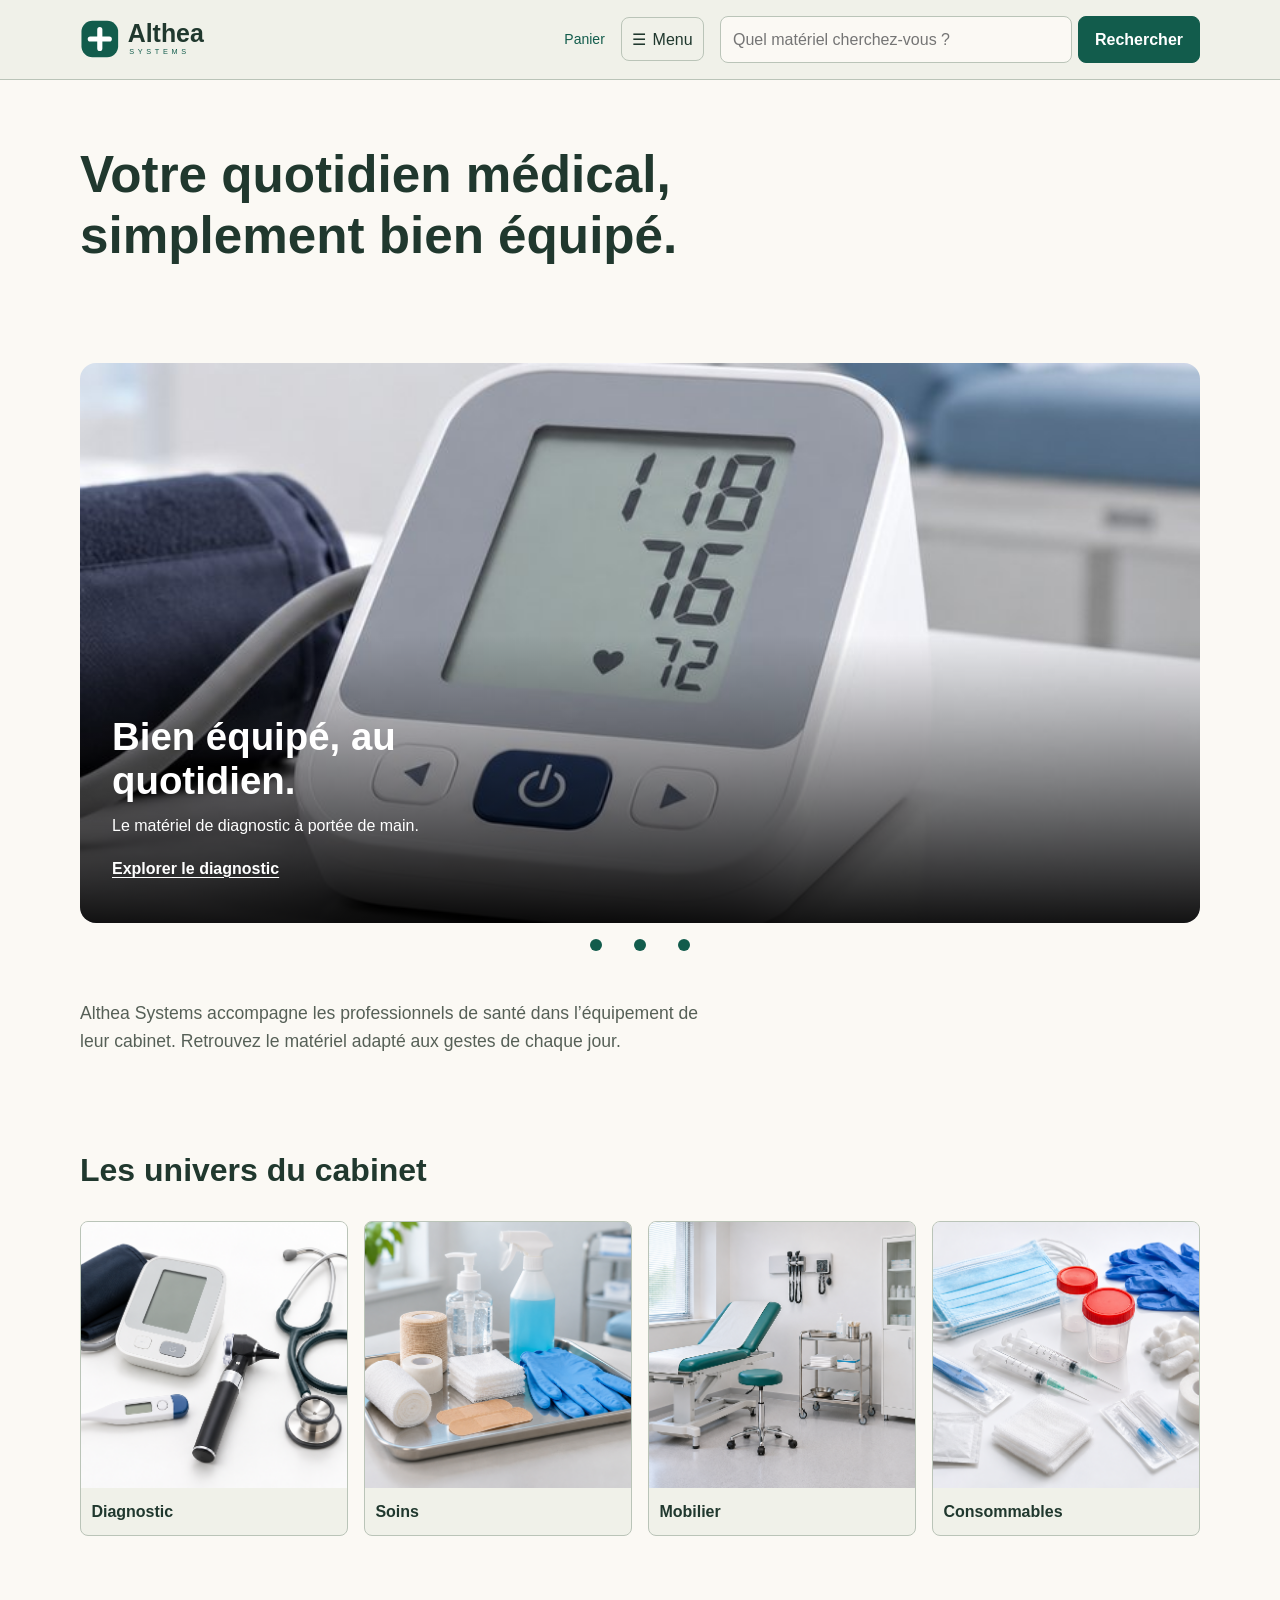
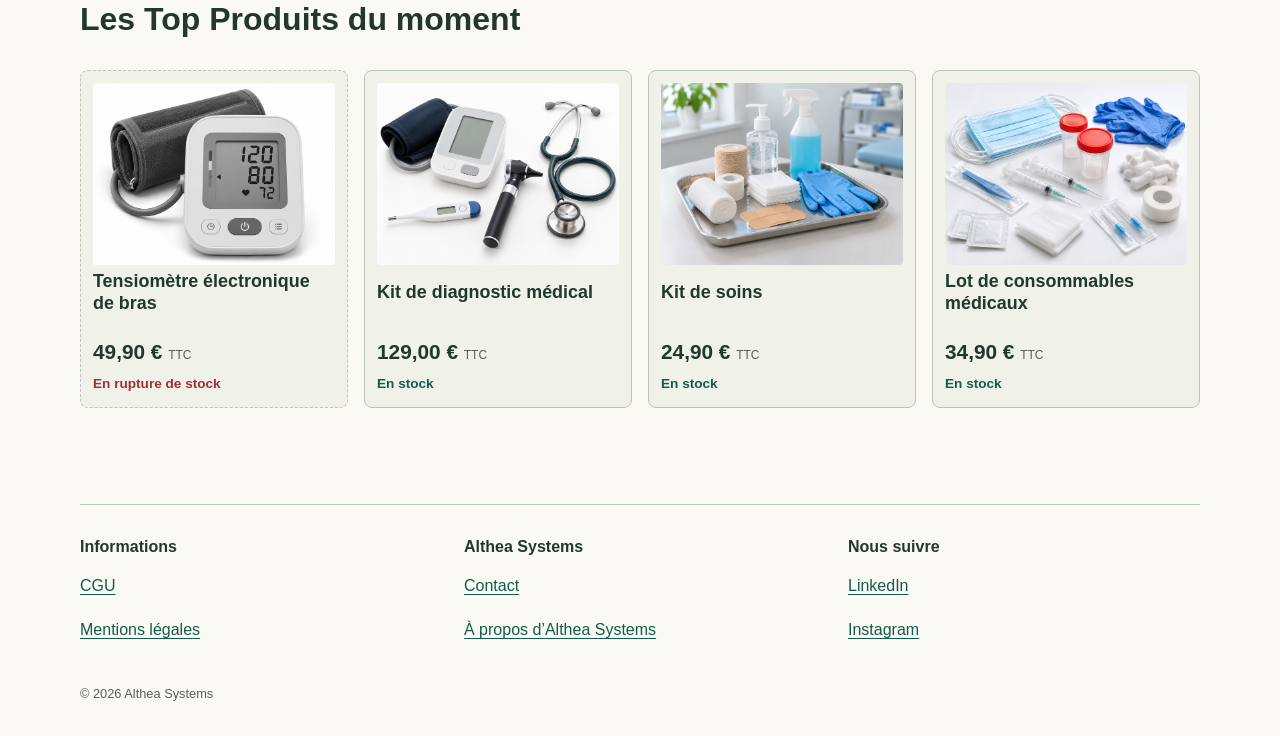
==== commit 5329c396: "Catalogue et tri" ====
--- a/index.html
+++ b/index.html
@@ -19,7 +19,7 @@
     <!-- En-tête commun : logo, recherche et liens du menu. -->
     <header class="entete">
       <a class="logo" href="index.html"><img src="img/logo.svg" alt="Althea Systems, accueil" width="240" height="60"></a>
-      <a class="panier" href="panier.html">Panier <span class="visually-hidden">(2 articles)</span></a>
+      <a class="panier" href="panier.html">Panier <span class="visually-hidden compteur-texte">(0 article)</span></a>
       <!-- details ouvre et ferme le menu sans JavaScript ; summary se commande au clavier. -->
       <details class="navigation">
         <summary class="menu-bouton"><span aria-hidden="true">☰</span> Menu</summary>
--- a/css/style.css
+++ b/css/style.css
@@ -166,6 +166,7 @@
 
 /* Le point indique un panier rempli ; le nombre est aussi écrit dans le HTML. */
 .panier::after {
+  display: none;
   content: "";
   width: 8px;
   height: 8px;
@@ -973,3 +974,12 @@
     content: ' (' attr(href) ')';
   }
 }
+
+/* Jour 3 : le point dépend du vrai contenu du panier. */
+.panier.a-des-articles::after { display: block; }
+[hidden] { display: none !important; }
+.filtre { display: flex; flex-wrap: wrap; align-items: center; gap: 1rem; margin-bottom: 1rem; }
+.filtre label { min-height: 44px; display: inline-flex; align-items: center; }
+.filtre input[type="checkbox"] { min-height: 20px; width: 20px; height: 20px; }
+.filtre p { flex-basis: 100%; }
+.produit .btn { margin-top: 1rem; }
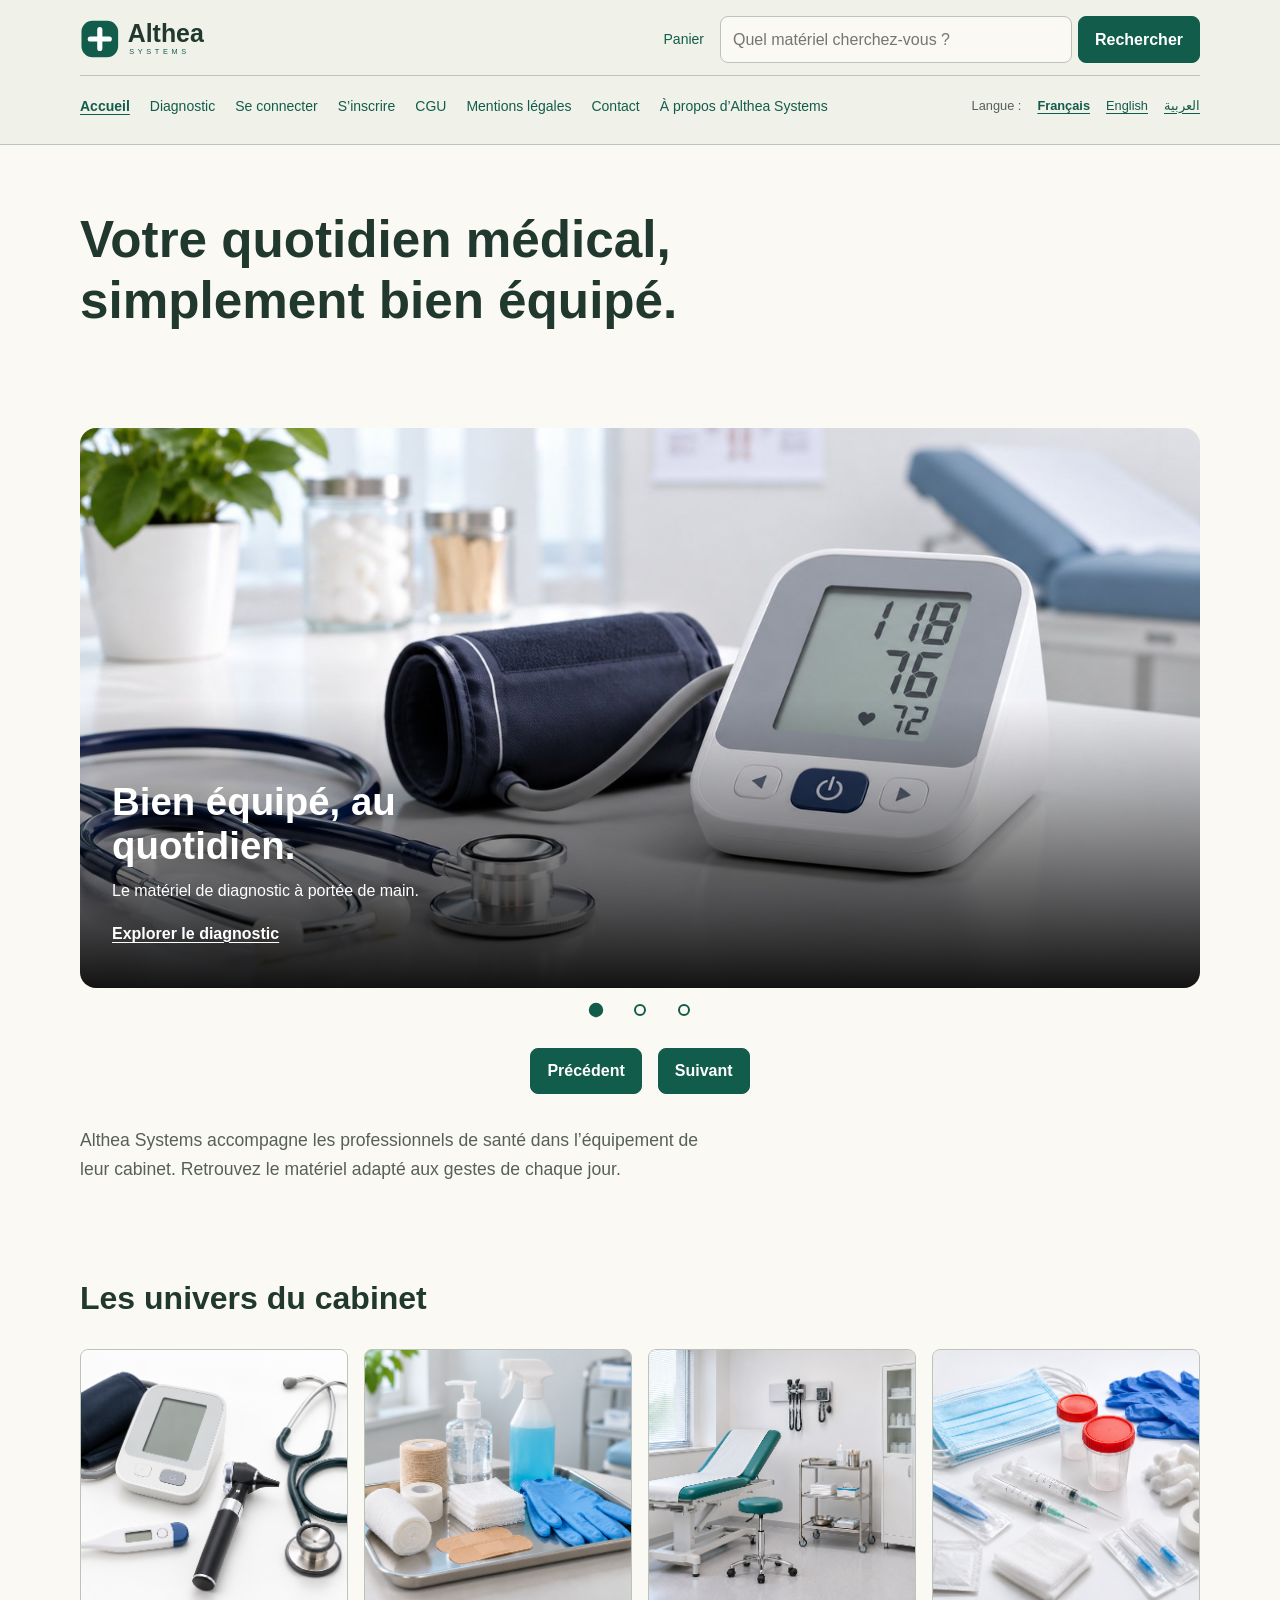
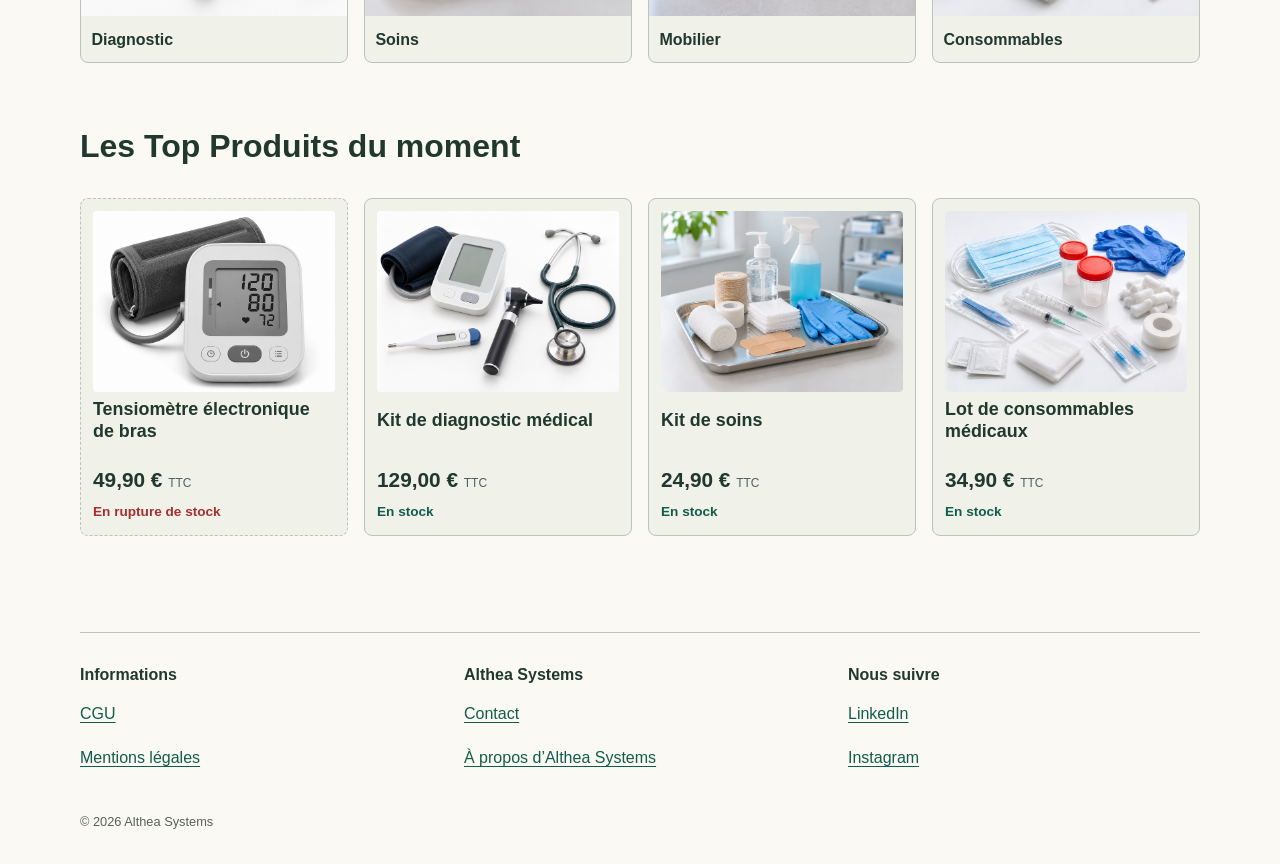
==== commit c22323f8: "Menu et carrousel" ====
--- a/index.html
+++ b/index.html
@@ -12,6 +12,7 @@
     <link rel="icon" href="img/logo.svg">
     <link rel="stylesheet" href="css/variables.css">
     <link rel="stylesheet" href="css/style.css">
+    <script type="module" src="js/main.js"></script>
   </head>
   <body>
     <!-- Ce lien permet de passer le menu quand on navigue au clavier. -->
@@ -20,10 +21,15 @@
     <header class="entete">
       <a class="logo" href="index.html"><img src="img/logo.svg" alt="Althea Systems, accueil" width="240" height="60"></a>
       <a class="panier" href="panier.html">Panier <span class="visually-hidden compteur-texte">(0 article)</span></a>
-      <!-- details ouvre et ferme le menu sans JavaScript ; summary se commande au clavier. -->
-      <details class="navigation">
-        <summary class="menu-bouton"><span aria-hidden="true">☰</span> Menu</summary>
-        <nav id="menu-principal" class="menu" aria-label="Menu principal">
+      <!-- Le script change aria-expanded ; sans JavaScript, le menu reste ouvert. -->
+      <button class="menu-bouton" type="button" aria-expanded="true" aria-controls="menu-principal"><span aria-hidden="true">☰</span> Menu</button>
+      <form class="recherche" role="search" action="recherche.html" method="get">
+        <label class="visually-hidden" for="q">Rechercher un produit</label>
+        <input id="q" name="q" type="search" placeholder="Quel matériel cherchez-vous ?">
+        <button type="submit">Rechercher</button>
+      </form>
+
+      <nav id="menu-principal" class="menu" aria-label="Menu principal">
           <ul class="liste-reset">
             <li>
               <a href="index.html" aria-current="page">Accueil</a>
@@ -60,13 +66,6 @@
             <a href="https://www.linkedin.com/" target="_blank" rel="noopener noreferrer">LinkedIn<span class="visually-hidden"> (nouvel onglet)</span></a> · <a href="https://www.instagram.com/" target="_blank" rel="noopener noreferrer">Instagram<span class="visually-hidden"> (nouvel onglet)</span></a>
           </p>
         </nav>
-      </details>
-      <form class="recherche" role="search" action="recherche.html" method="get">
-        <label class="visually-hidden" for="q">Rechercher un produit</label>
-        <input id="q" name="q" type="search" placeholder="Quel matériel cherchez-vous ?">
-        <button type="submit">Rechercher</button>
-      </form>
-
     </header>
     <!-- main contient le contenu propre à cette page. -->
     <main id="contenu" tabindex="-1">
@@ -75,7 +74,7 @@
       </div>
       <!-- Les trois images défilent avec le CSS, sans JavaScript. -->
       <section class="carrousel" aria-label="À la une">
-        <ul class="defile liste-reset" tabindex="0" aria-label="Offres à la une, à faire défiler">
+        <ul id="une-defile" class="defile liste-reset" tabindex="0" aria-label="Offres à la une, à faire défiler">
           <li id="une-1" class="slide">
             <!-- picture choisit une image adaptée à la taille de l’écran. -->
             <picture>
@@ -122,6 +121,10 @@
           <a href="#une-2"><span class="visually-hidden">Slide 2</span></a>
           <a href="#une-3"><span class="visually-hidden">Slide 3</span></a>
         </nav>
+        <div class="commandes-carrousel">
+          <button class="btn precedent" type="button" aria-controls="une-defile">Précédent</button>
+          <button class="btn suivant" type="button" aria-controls="une-defile">Suivant</button>
+        </div>
       </section>
       <p class="presentation">
         Althea Systems accompagne les professionnels de santé dans l’équipement de leur cabinet. Retrouvez le matériel adapté aux gestes de chaque jour.
--- a/css/style.css
+++ b/css/style.css
@@ -174,11 +174,7 @@
   background: var(--couleur-alerte);
 }
 
-.navigation {
-  flex-shrink: 0;
-}
-
-/* Le navigateur gère lui-même l’ouverture et l’état du menu. */
+/* Le bouton reste utilisable au clavier. */
 .menu-bouton {
   display: flex;
   align-items: center;
@@ -191,10 +187,6 @@
   border-radius: var(--rayon);
   padding-inline: .65rem;
   cursor: pointer;
-}
-
-.menu-bouton::-webkit-details-marker {
-  display: none;
 }
 
 .recherche {
@@ -983,3 +975,16 @@
 .filtre input[type="checkbox"] { min-height: 20px; width: 20px; height: 20px; }
 .filtre p { flex-basis: 100%; }
 .produit .btn { margin-top: 1rem; }
+
+/* Le menu est repliable sur téléphone, toujours visible sur les grands écrans. */
+.entete:has(.menu-bouton[aria-expanded="false"]) .menu { display: none; }
+@media (min-width: 48rem) {
+  .menu-bouton { display: none; }
+  .menu { position: static; flex-basis: 100%; padding: .5rem 0 0; border-bottom: 0; }
+  .entete:has(.menu-bouton[aria-expanded="false"]) .menu { display: flex; flex-wrap: wrap; justify-content: space-between; }
+}
+.commandes-carrousel { display: flex; justify-content: center; gap: 1rem; margin-top: 1rem; }
+.commandes-carrousel .btn { width: auto; }
+.pastilles a::before { background: transparent; border: 2px solid var(--couleur-primaire); }
+.pastilles a[aria-current]::before { background: var(--couleur-primaire); transform: scale(1.2); }
+@media print { .commandes-carrousel { display: none; } }
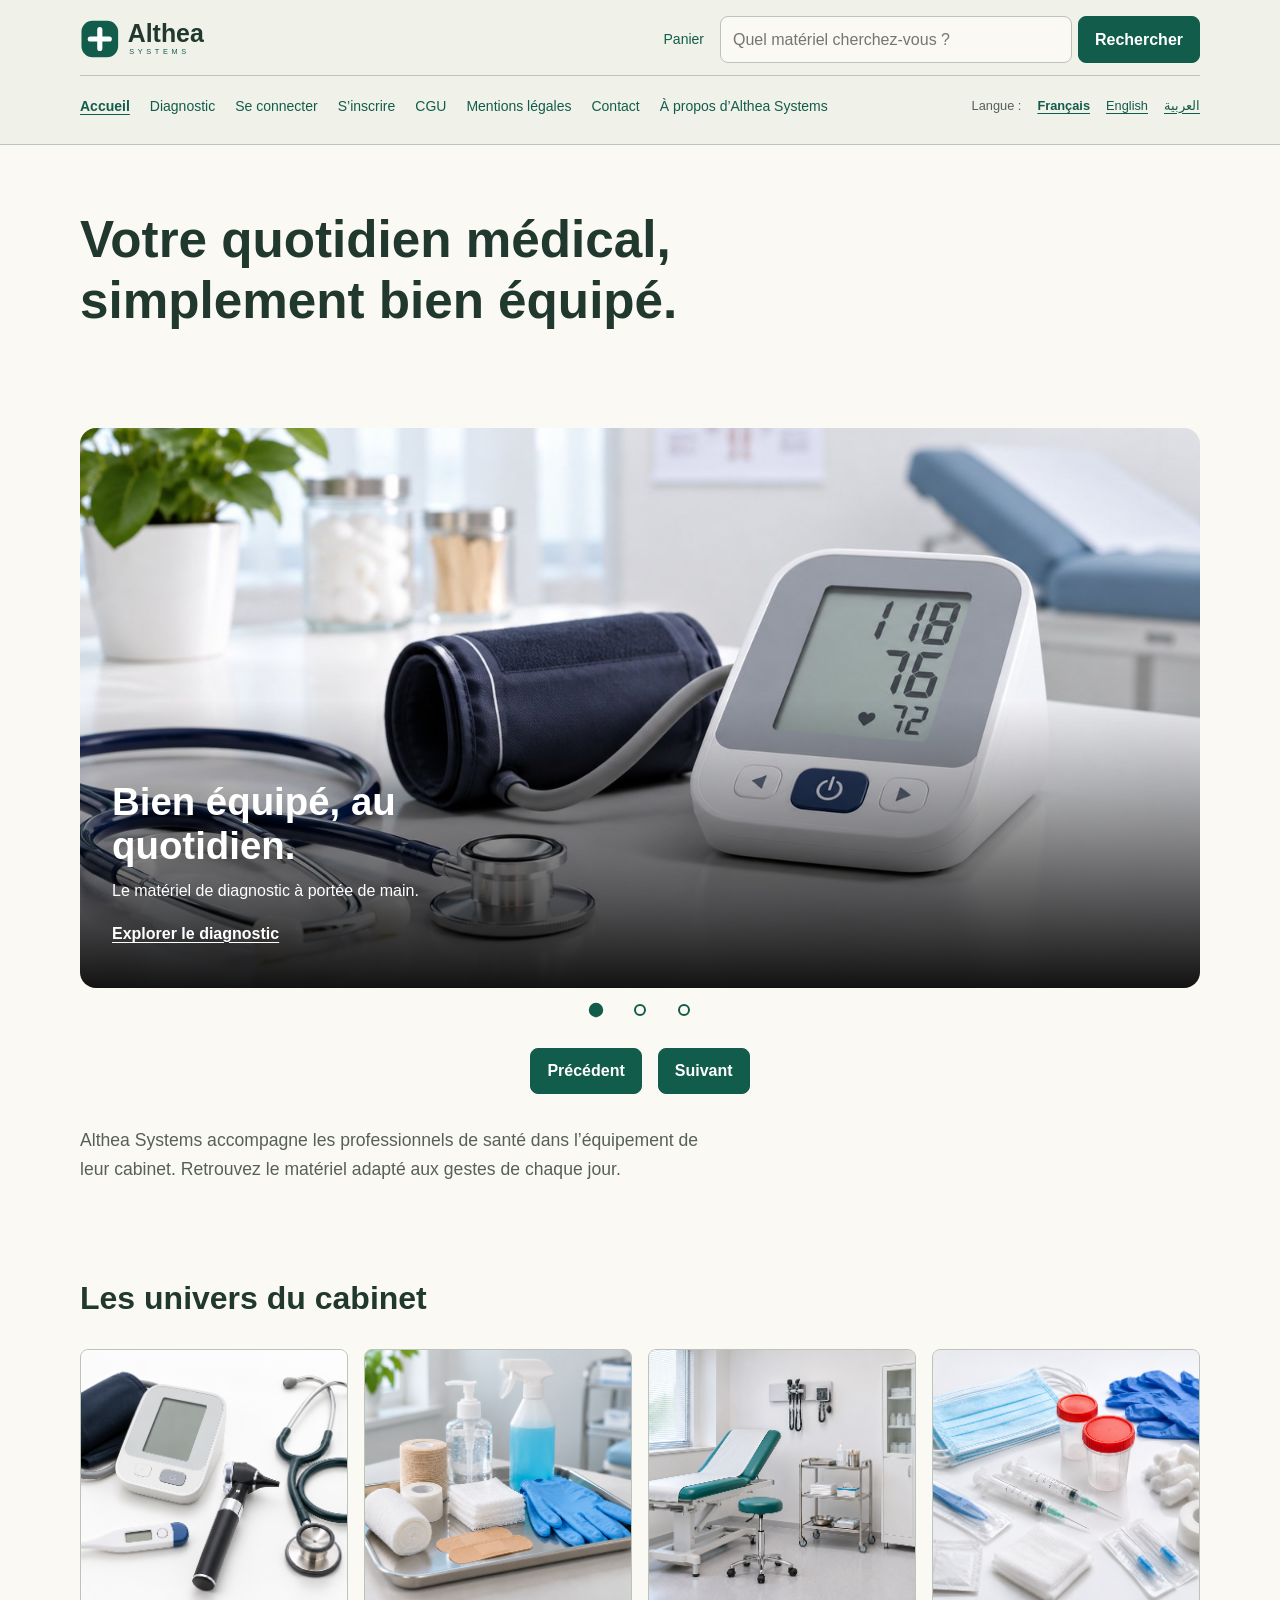
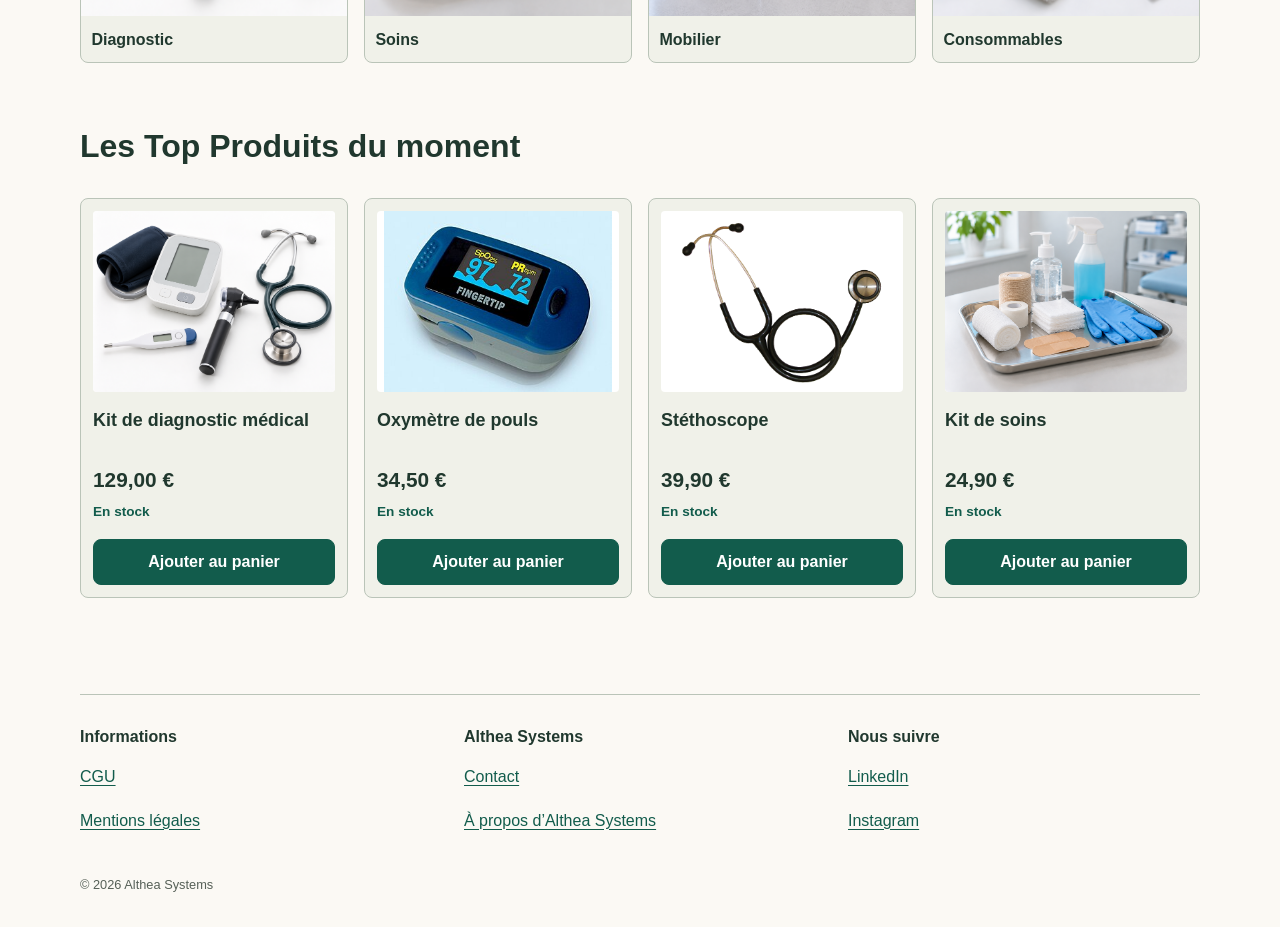
==== commit 547974cc: "Tests et photos" ====
--- a/index.html
+++ b/index.html
@@ -30,42 +30,42 @@
       </form>
 
       <nav id="menu-principal" class="menu" aria-label="Menu principal">
-          <ul class="liste-reset">
-            <li>
-              <a href="index.html" aria-current="page">Accueil</a>
-            </li>
-            <li>
-              <a href="categorie.html">Diagnostic</a>
-            </li>
-            <li>
-              <a href="connexion.html">Se connecter</a>
-            </li>
-            <li>
-              <a href="inscription.html">S’inscrire</a>
-            </li>
-            <li>
-              <a href="cgu.html">CGU</a>
-            </li>
-            <li>
-              <a href="mentions-legales.html">Mentions légales</a>
-            </li>
-            <li>
-              <a href="contact.html">Contact</a>
-            </li>
-            <li>
-              <a href="a-propos.html">À propos d’Althea Systems</a>
-            </li>
-          </ul>
-          <p class="langues">
-            Langue :
-            <a href="index.html" lang="fr" hreflang="fr" aria-current="true">Français</a>
-            <a href="en/index.html" lang="en" hreflang="en">English</a>
-            <a href="ar/index.html" lang="ar" hreflang="ar" dir="rtl">العربية</a>
-          </p>
-          <p class="liens-mobile">
-            <a href="https://www.linkedin.com/" target="_blank" rel="noopener noreferrer">LinkedIn<span class="visually-hidden"> (nouvel onglet)</span></a> · <a href="https://www.instagram.com/" target="_blank" rel="noopener noreferrer">Instagram<span class="visually-hidden"> (nouvel onglet)</span></a>
-          </p>
-        </nav>
+        <ul class="liste-reset">
+          <li>
+            <a href="index.html" aria-current="page">Accueil</a>
+          </li>
+          <li>
+            <a href="categorie.html">Diagnostic</a>
+          </li>
+          <li>
+            <a href="connexion.html">Se connecter</a>
+          </li>
+          <li>
+            <a href="inscription.html">S’inscrire</a>
+          </li>
+          <li>
+            <a href="cgu.html">CGU</a>
+          </li>
+          <li>
+            <a href="mentions-legales.html">Mentions légales</a>
+          </li>
+          <li>
+            <a href="contact.html">Contact</a>
+          </li>
+          <li>
+            <a href="a-propos.html">À propos d’Althea Systems</a>
+          </li>
+        </ul>
+        <p class="langues">
+          Langue :
+          <a href="index.html" lang="fr" hreflang="fr" aria-current="true">Français</a>
+          <a href="en/index.html" lang="en" hreflang="en">English</a>
+          <a href="ar/index.html" lang="ar" hreflang="ar" dir="rtl">العربية</a>
+        </p>
+        <p class="liens-mobile">
+          <a href="https://www.linkedin.com/" target="_blank" rel="noopener noreferrer">LinkedIn<span class="visually-hidden"> (nouvel onglet)</span></a> · <a href="https://www.instagram.com/" target="_blank" rel="noopener noreferrer">Instagram<span class="visually-hidden"> (nouvel onglet)</span></a>
+        </p>
+      </nav>
     </header>
     <!-- main contient le contenu propre à cette page. -->
     <main id="contenu" tabindex="-1">
@@ -150,55 +150,9 @@
       <!-- Les cartes gardent la même structure : image, nom, prix et stock. -->
       <section class="top-produits" aria-labelledby="titre-top">
         <h2 id="titre-top">Les Top Produits du moment</h2>
-        <ul class="liste-top liste-reset">
-          <li>
-            <article class="produit">
-              <img src="img/tensiometre-face.png" alt="" width="1448" height="1086" loading="lazy">
-              <h3><a href="produit.html">Tensiomètre électronique de bras</a></h3>
-              <p class="prix">
-                <data value="49.90">49,90 €</data> <span>TTC</span>
-              </p>
-              <p class="stock stock-rupture">
-                En rupture de stock
-              </p>
-            </article>
-          </li>
-          <li>
-            <article class="produit">
-              <img src="img/categorie-diagnostic.png" alt="" width="1448" height="1086" loading="lazy">
-              <h3><a href="produit.html">Kit de diagnostic médical</a></h3>
-              <p class="prix">
-                <data value="129.00">129,00 €</data> <span>TTC</span>
-              </p>
-              <p class="stock">
-                En stock
-              </p>
-            </article>
-          </li>
-          <li>
-            <article class="produit">
-              <img src="img/categorie-soins.png" alt="" width="1448" height="1086" loading="lazy">
-              <h3><a href="produit.html">Kit de soins</a></h3>
-              <p class="prix">
-                <data value="24.90">24,90 €</data> <span>TTC</span>
-              </p>
-              <p class="stock">
-                En stock
-              </p>
-            </article>
-          </li>
-          <li>
-            <article class="produit">
-              <img src="img/categorie-consommables.png" alt="" width="1448" height="1086" loading="lazy">
-              <h3><a href="produit.html">Lot de consommables médicaux</a></h3>
-              <p class="prix">
-                <data value="34.90">34,90 €</data> <span>TTC</span>
-              </p>
-              <p class="stock">
-                En stock
-              </p>
-            </article>
-          </li>
+        <p id="message-selection-accueil" aria-live="polite"></p>
+        <ul id="selection-accueil" class="liste-top liste-reset">
+          <!-- Ces cartes reprennent les données du catalogue. -->
         </ul>
       </section>
     </main>
--- a/css/style.css
+++ b/css/style.css
@@ -444,7 +444,7 @@
 
 .produit img {
   aspect-ratio: 4 / 3;
-  object-fit: cover;
+  object-fit: contain;
   border-radius: calc(var(--rayon) / 2);
   background: #fff;
 }
@@ -968,23 +968,129 @@
 }
 
 /* Jour 3 : le point dépend du vrai contenu du panier. */
-.panier.a-des-articles::after { display: block; }
-[hidden] { display: none !important; }
-.filtre { display: flex; flex-wrap: wrap; align-items: center; gap: 1rem; margin-bottom: 1rem; }
-.filtre label { min-height: 44px; display: inline-flex; align-items: center; }
-.filtre input[type="checkbox"] { min-height: 20px; width: 20px; height: 20px; }
-.filtre p { flex-basis: 100%; }
-.produit .btn { margin-top: 1rem; }
+.panier.a-des-articles::after {
+  display: block;
+}
+
+[hidden] {
+  display: none !important;
+}
+
+.filtre {
+  display: flex;
+  flex-wrap: wrap;
+  align-items: center;
+  gap: 1rem;
+  margin-bottom: 1rem;
+}
+
+.filtre label {
+  min-height: 44px;
+  display: inline-flex;
+  align-items: center;
+}
+
+.filtre input[type="checkbox"] {
+  min-height: 20px;
+  width: 20px;
+  height: 20px;
+}
+
+.filtre p {
+  flex-basis: 100%;
+}
+
+.produit .btn {
+  margin-top: 1rem;
+}
 
 /* Le menu est repliable sur téléphone, toujours visible sur les grands écrans. */
-.entete:has(.menu-bouton[aria-expanded="false"]) .menu { display: none; }
+.entete:has(.menu-bouton[aria-expanded="false"]) .menu {
+  display: none;
+}
+
 @media (min-width: 48rem) {
-  .menu-bouton { display: none; }
-  .menu { position: static; flex-basis: 100%; padding: .5rem 0 0; border-bottom: 0; }
-  .entete:has(.menu-bouton[aria-expanded="false"]) .menu { display: flex; flex-wrap: wrap; justify-content: space-between; }
-}
-.commandes-carrousel { display: flex; justify-content: center; gap: 1rem; margin-top: 1rem; }
-.commandes-carrousel .btn { width: auto; }
-.pastilles a::before { background: transparent; border: 2px solid var(--couleur-primaire); }
-.pastilles a[aria-current]::before { background: var(--couleur-primaire); transform: scale(1.2); }
-@media print { .commandes-carrousel { display: none; } }
+  .menu-bouton {
+    display: none;
+  }
+
+  .menu {
+    position: static;
+    flex-basis: 100%;
+    padding: .5rem 0 0;
+    border-bottom: 0;
+  }
+
+  .entete:has(.menu-bouton[aria-expanded="false"]) .menu {
+    display: flex;
+    flex-wrap: wrap;
+    justify-content: space-between;
+  }
+
+}
+.commandes-carrousel {
+  display: flex;
+  justify-content: center;
+  gap: 1rem;
+  margin-top: 1rem;
+}
+
+.commandes-carrousel .btn {
+  width: auto;
+}
+
+.pastilles a::before {
+  background: transparent;
+  border: 2px solid var(--couleur-primaire);
+}
+
+.pastilles a[aria-current]::before {
+  background: var(--couleur-primaire);
+  transform: scale(1.2);
+}
+
+@media print {
+  .commandes-carrousel, .avis {
+    display: none;
+  }
+}
+
+.avis li {
+  padding: 1rem;
+  margin-top: 1rem;
+  border: 1px solid var(--couleur-bordure);
+  border-radius: var(--rayon);
+}
+
+.ligne-panier {
+  padding: 1rem;
+  margin-bottom: 1rem;
+  border: 1px solid var(--couleur-bordure);
+  border-radius: var(--rayon);
+  background: var(--couleur-surface);
+}
+
+.ligne-panier h2 {
+  font-size: 1.2rem;
+  margin-bottom: .5rem;
+}
+
+.ligne-panier label {
+  display: block;
+  margin-top: .5rem;
+}
+
+.ligne-panier input {
+  width: 6rem;
+  margin-block: .5rem;
+}
+
+.ligne-panier .btn {
+  width: auto;
+  margin-top: .5rem;
+}
+
+.total-panier {
+  font-size: 1.4rem;
+  margin-block: 1rem;
+}
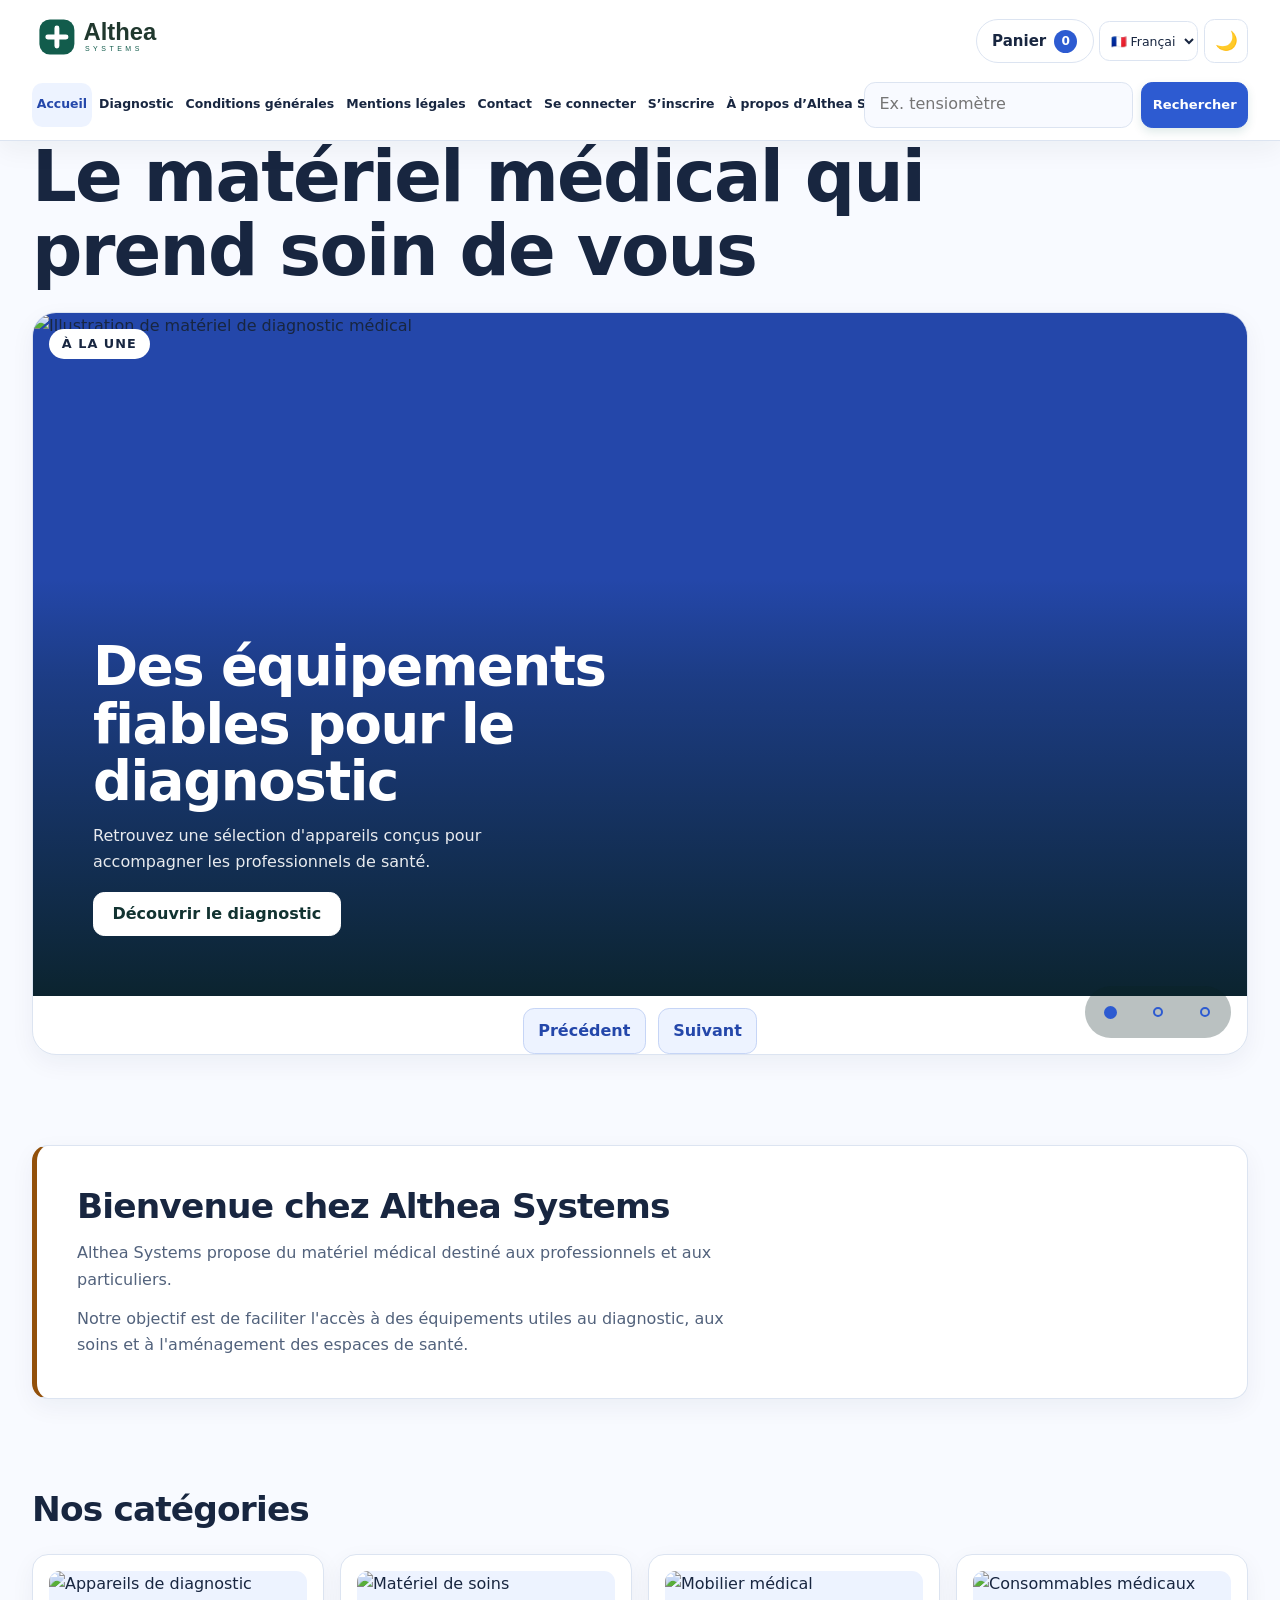
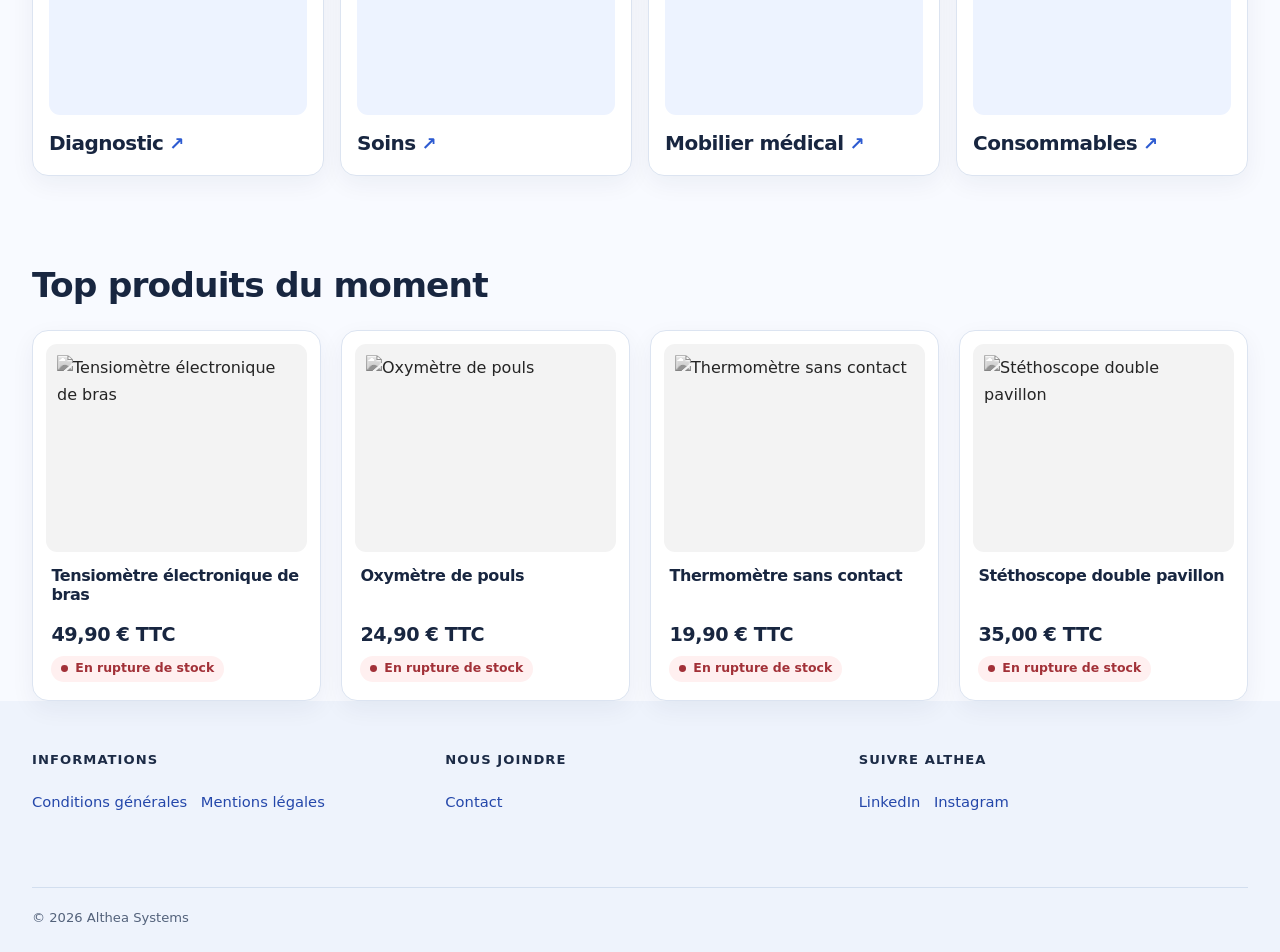
==== commit fc3250c5: "feat: add persistent light and dark themes" ====
--- a/index.html
+++ b/index.html
@@ -1,199 +1,219 @@
-<!DOCTYPE html>
-<html lang="fr">
-  <head>
-    <meta charset="utf-8">
-    <!-- La CSP limite le chargement des ressources à celles du site. -->
-    <meta http-equiv="Content-Security-Policy" content="default-src 'self'; object-src 'none'; base-uri 'self'; form-action 'self'">
-    <meta name="referrer" content="strict-origin-when-cross-origin">
-    <meta name="viewport" content="width=device-width, initial-scale=1">
-    <title>Accueil · Althea Systems</title>
-    <meta name="description" content="Du matériel médical pour équiper les professionnels de santé.">
-    <meta name="theme-color" content="#125c4c">
-    <link rel="icon" href="img/logo.svg">
-    <link rel="stylesheet" href="css/variables.css">
-    <link rel="stylesheet" href="css/style.css">
-    <script type="module" src="js/main.js"></script>
-  </head>
-  <body>
-    <!-- Ce lien permet de passer le menu quand on navigue au clavier. -->
-    <a class="evitement" href="#contenu">Aller au contenu</a>
-    <!-- En-tête commun : logo, recherche et liens du menu. -->
-    <header class="entete">
-      <a class="logo" href="index.html"><img src="img/logo.svg" alt="Althea Systems, accueil" width="240" height="60"></a>
-      <a class="panier" href="panier.html">Panier <span class="visually-hidden compteur-texte">(0 article)</span></a>
-      <!-- Le script change aria-expanded ; sans JavaScript, le menu reste ouvert. -->
-      <button class="menu-bouton" type="button" aria-expanded="true" aria-controls="menu-principal"><span aria-hidden="true">☰</span> Menu</button>
-      <form class="recherche" role="search" action="recherche.html" method="get">
-        <label class="visually-hidden" for="q">Rechercher un produit</label>
-        <input id="q" name="q" type="search" placeholder="Quel matériel cherchez-vous ?">
-        <button type="submit">Rechercher</button>
-      </form>
-
-      <nav id="menu-principal" class="menu" aria-label="Menu principal">
-        <ul class="liste-reset">
-          <li>
-            <a href="index.html" aria-current="page">Accueil</a>
-          </li>
-          <li>
-            <a href="categorie.html">Diagnostic</a>
-          </li>
-          <li>
-            <a href="connexion.html">Se connecter</a>
-          </li>
-          <li>
-            <a href="inscription.html">S’inscrire</a>
-          </li>
-          <li>
-            <a href="cgu.html">CGU</a>
-          </li>
-          <li>
-            <a href="mentions-legales.html">Mentions légales</a>
-          </li>
-          <li>
-            <a href="contact.html">Contact</a>
-          </li>
-          <li>
-            <a href="a-propos.html">À propos d’Althea Systems</a>
-          </li>
-        </ul>
-        <p class="langues">
-          Langue :
-          <a href="index.html" lang="fr" hreflang="fr" aria-current="true">Français</a>
-          <a href="en/index.html" lang="en" hreflang="en">English</a>
-          <a href="ar/index.html" lang="ar" hreflang="ar" dir="rtl">العربية</a>
-        </p>
-        <p class="liens-mobile">
-          <a href="https://www.linkedin.com/" target="_blank" rel="noopener noreferrer">LinkedIn<span class="visually-hidden"> (nouvel onglet)</span></a> · <a href="https://www.instagram.com/" target="_blank" rel="noopener noreferrer">Instagram<span class="visually-hidden"> (nouvel onglet)</span></a>
-        </p>
-      </nav>
-    </header>
-    <!-- main contient le contenu propre à cette page. -->
-    <main id="contenu" tabindex="-1">
-      <div class="intro">
-        <h1>Votre quotidien médical,<br>simplement bien équipé.</h1>
-      </div>
-      <!-- Les trois images défilent avec le CSS, sans JavaScript. -->
-      <section class="carrousel" aria-label="À la une">
-        <ul id="une-defile" class="defile liste-reset" tabindex="0" aria-label="Offres à la une, à faire défiler">
-          <li id="une-1" class="slide">
-            <!-- picture choisit une image adaptée à la taille de l’écran. -->
-            <picture>
-              <source media="(min-width: 48rem)" srcset="img/banniere-large.jpg">
-              <img src="img/banniere-carree.jpg" alt="Tensiomètre et stéthoscope dans un cabinet médical" width="800" height="800" fetchpriority="high">
-            </picture>
-            <div class="slide-texte">
-              <p class="accroche">
-                Bien équipé, au quotidien.
-              </p>
-              <p>
-                Le matériel de diagnostic à portée de main.
-              </p>
-              <a href="categorie.html">Explorer le diagnostic</a>
-            </div>
-          </li>
-          <li id="une-2" class="slide">
-            <img src="img/banniere-echographe.png" alt="" width="1672" height="941" loading="lazy">
-            <div class="slide-texte">
-              <p class="accroche">
-                Voir plus loin.
-              </p>
-              <p>
-                Découvrez le matériel pour vos examens.
-              </p>
-              <a href="categorie.html">Explorer le diagnostic</a>
-            </div>
-          </li>
-          <li id="une-3" class="slide">
-            <img src="img/banniere-cabinet.png" alt="" width="1672" height="941" loading="lazy">
-            <div class="slide-texte">
-              <p class="accroche">
-                Un cabinet qui vous ressemble.
-              </p>
-              <p>
-                Du mobilier aux petits essentiels.
-              </p>
-              <a href="categorie.html">Explorer le diagnostic</a>
-            </div>
-          </li>
-        </ul>
-        <nav class="pastilles" aria-label="Choisir une slide">
-          <a href="#une-1"><span class="visually-hidden">Slide 1</span></a>
-          <a href="#une-2"><span class="visually-hidden">Slide 2</span></a>
-          <a href="#une-3"><span class="visually-hidden">Slide 3</span></a>
-        </nav>
-        <div class="commandes-carrousel">
-          <button class="btn precedent" type="button" aria-controls="une-defile">Précédent</button>
-          <button class="btn suivant" type="button" aria-controls="une-defile">Suivant</button>
-        </div>
-      </section>
-      <p class="presentation">
-        Althea Systems accompagne les professionnels de santé dans l’équipement de leur cabinet. Retrouvez le matériel adapté aux gestes de chaque jour.
-      </p>
-      <!-- Chaque catégorie est un lien avec une image et un nom. -->
-      <section class="categories" aria-labelledby="titre-categories">
-        <h2 id="titre-categories">Les univers du cabinet</h2>
-        <ul class="liste-reset">
-          <li>
-            <a href="categorie.html"><img src="img/categorie-diagnostic.png" alt="" width="1448" height="1086" loading="lazy"><span>Diagnostic</span></a>
-          </li>
-          <li>
-            <a href="categorie.html"><img src="img/categorie-soins.png" alt="" width="1448" height="1086" loading="lazy"><span>Soins</span></a>
-          </li>
-          <li>
-            <a href="categorie.html"><img src="img/categorie-mobilier.png" alt="" width="1448" height="1086" loading="lazy"><span>Mobilier</span></a>
-          </li>
-          <li>
-            <a href="categorie.html"><img src="img/categorie-consommables.png" alt="" width="1448" height="1086" loading="lazy"><span>Consommables</span></a>
-          </li>
-        </ul>
-      </section>
-      <!-- Les cartes gardent la même structure : image, nom, prix et stock. -->
-      <section class="top-produits" aria-labelledby="titre-top">
-        <h2 id="titre-top">Les Top Produits du moment</h2>
-        <p id="message-selection-accueil" aria-live="polite"></p>
-        <ul id="selection-accueil" class="liste-top liste-reset">
-          <!-- Ces cartes reprennent les données du catalogue. -->
-        </ul>
-      </section>
-    </main>
-    <!-- Pied visible sur ordinateur ; sur mobile, les liens sont dans le menu. -->
-    <footer class="pied">
-      <nav aria-label="Informations légales">
-        <h2>Informations</h2>
-        <ul class="liste-reset">
-          <li>
-            <a href="cgu.html">CGU</a>
-          </li>
-          <li>
-            <a href="mentions-legales.html">Mentions légales</a>
-          </li>
-        </ul>
-      </nav>
-      <nav aria-label="Contact">
-        <h2>Althea Systems</h2>
-        <ul class="liste-reset">
-          <li>
-            <a href="contact.html">Contact</a>
-          </li>
-          <li>
-            <a href="a-propos.html">À propos d’Althea Systems</a>
-          </li>
-        </ul>
-      </nav>
-      <nav aria-label="Réseaux sociaux">
-        <h2>Nous suivre</h2>
-        <ul class="liste-reset">
-          <li>
-            <a href="https://www.linkedin.com/" target="_blank" rel="noopener noreferrer">LinkedIn<span class="visually-hidden"> (nouvel onglet)</span></a>
-          </li>
-          <li>
-            <a href="https://www.instagram.com/" target="_blank" rel="noopener noreferrer">Instagram<span class="visually-hidden"> (nouvel onglet)</span></a>
-          </li>
-        </ul>
-      </nav>
-      <p>
-        © 2026 Althea Systems
-      </p>
-    </footer>
-  </body>
-</html>
+<!DOCTYPE html>
+<html lang="fr">
+
+<head>
+  <meta charset="UTF-8">
+  <meta http-equiv="Content-Security-Policy" content="default-src 'self'; object-src 'none'; base-uri 'self'; form-action 'self'">
+  <meta name="referrer" content="strict-origin-when-cross-origin">
+  <meta name="viewport" content="width=device-width, initial-scale=1">
+  <title>Althea Systems · Matériel médical</title>
+  <meta name="description" content="Découvrez le matériel médical et les équipements de diagnostic Althea Systems.">
+  <meta name="theme-color" content="#1d4ed8">
+  <link rel="icon" href="img/favicon.svg" type="image/svg+xml">
+  <script src="js/theme.js"></script>
+  <link rel="stylesheet" href="css/variables.css">
+  <link rel="stylesheet" href="css/style.css">
+  <script type="module" src="js/main.js"></script>
+</head>
+
+<body>
+  <a class="evitement" href="#contenu">Aller au contenu</a>
+
+  <header class="entete">
+    <!-- Logo -->
+    <p class="logo">
+      <a href="index.html" aria-label="Althea Systems, accueil">
+        <img src="img/logo.svg" alt="Althea Systems">
+      </a>
+    </p>
+  
+    <!-- Cart and language selector -->
+    <div class="panier-langues">
+      <p class="panier">
+        <a href="panier.html" aria-label="Panier, 0 article">Panier <span class="compteur">0</span><span class="visually-hidden compteur-texte">(0 article)</span></a>
+      </p>
+  
+      <select
+        class="langues"
+        id="choix-langue"
+        name="langue"
+        aria-label="Choisir la langue"
+      >
+        <option value="fr" lang="fr" selected>🇫🇷 Français</option>
+        <option value="en" lang="en">🇬🇧 English</option>
+        <option value="ar" lang="ar" dir="rtl">🌐 العربية</option>
+      </select>
+      <button class="theme-toggle" type="button" aria-label="Activer le thème sombre" aria-pressed="false" title="Activer le thème sombre">
+        <span class="theme-toggle-icon" aria-hidden="true">🌙</span>
+      </button>
+    </div>
+  
+    <!-- Navigation and search -->
+    <div class="recherche-menu">
+  
+      <div class="navigation-mobile">
+      <button class="menu-bouton" type="button" aria-expanded="true">
+        <span class="visually-hidden">Menu</span>
+      </button>
+      <nav class="menu" aria-label="Menu principal">
+          <ul class="liste-reset">
+            <li><a href="index.html" aria-current="page">Accueil</a></li>
+            <li><a href="categorie.html">Diagnostic</a></li>
+            <li><a href="index.html#conditions">Conditions générales</a></li>
+            <li><a href="index.html#mentions">Mentions légales</a></li>
+            <li><a href="mailto:contact@althea.example">Contact</a></li>
+            <li><a href="connexion.html">Se connecter</a></li>
+            <li><a href="inscription.html">S’inscrire</a></li>
+            <li><a href="index.html#presentation">À propos d’Althea Systems</a></li>
+          </ul>
+        </nav>
+    </div>
+  
+      <form
+        class="recherche"
+        action="recherche.html"
+        method="get"
+        role="search"
+      >
+        <label for="recherche-entete">
+          Rechercher un produit
+        </label>
+  
+        <input
+          id="recherche-entete"
+          name="q"
+          type="search"
+          placeholder="Ex. tensiomètre"
+        >
+  
+        <button type="submit">
+          Rechercher
+        </button>
+      </form>
+  
+    </div>
+  </header>
+
+  <main id="contenu">
+    <h1>Le matériel médical qui prend soin de vous</h1>
+
+    <section class="carrousel" aria-labelledby="titre-carrousel">
+      <h2 id="titre-carrousel">À la une</h2>
+      <ul id="une-defile" class="liste-reset defile" tabindex="0" aria-label="À la une, faire défiler les slides">
+        <li id="une-1" class="slide">
+          <picture><source media="(min-width: 48rem)" srcset="img/slide-diagnostic-large.svg"><img src="img/slide-diagnostic-square.svg" alt="Illustration de matériel de diagnostic médical" width="640" height="640" fetchpriority="high"></picture>
+          <div class="slide-texte"><h3>Des équipements fiables pour le diagnostic</h3>
+          <p>Retrouvez une sélection d'appareils conçus pour accompagner les professionnels de santé.</p>
+          <a class="btn lien-btn" href="#diagnostic">Découvrir le diagnostic</a></div>
+        </li>
+        <li id="une-2" class="slide">
+          <img src="img/slide-soins.svg" alt="Illustration de matériel et accessoires de soins">
+          <div class="slide-texte"><h3>Le matériel essentiel aux soins</h3>
+          <p>Équipez votre espace de soins avec des produits pratiques et sélectionnés.</p>
+          <a class="btn lien-btn" href="#soins">Voir les produits de soins</a></div>
+        </li>
+        <li id="une-3" class="slide">
+          <img src="img/slide-mobilier.svg" alt="Illustration de mobilier médical">
+          <div class="slide-texte"><h3>Aménagez votre espace médical</h3>
+          <p>Découvrez notre sélection de mobilier et de consommables médicaux.</p>
+          <a class="btn lien-btn" href="#mobilier">Découvrir la sélection</a></div>
+        </li>
+      </ul>
+      <nav class="pastilles" aria-label="Choisir une slide"><a href="#une-1" aria-current="true"><span class="visually-hidden">Slide 1</span></a><a href="#une-2"><span class="visually-hidden">Slide 2</span></a><a href="#une-3"><span class="visually-hidden">Slide 3</span></a></nav>
+      <div class="carrousel-controles"><button class="btn-secondaire precedent" type="button" aria-controls="une-defile">Précédent</button><button class="btn-secondaire suivant" type="button" aria-controls="une-defile">Suivant</button></div>
+    </section>
+
+    <section id="presentation" class="presentation" aria-labelledby="titre-presentation">
+      <h2 id="titre-presentation">Bienvenue chez Althea Systems</h2>
+      <p>Althea Systems propose du matériel médical destiné aux professionnels et aux particuliers.</p>
+      <p>Notre objectif est de faciliter l'accès à des équipements utiles au diagnostic, aux soins et à l'aménagement
+        des espaces de santé.</p>
+    </section>
+
+    <section class="categories" aria-labelledby="titre-categories">
+      <h2 id="titre-categories">Nos catégories</h2>
+      <ul class="liste-reset">
+        <li class="carte" id="diagnostic">
+          <a href="categorie.html">
+            <img src="img/categorie-diagnostic.svg" alt="Appareils de diagnostic">
+            <h3>Diagnostic</h3>
+          </a>
+        </li>
+        <li class="carte" id="soins">
+          <a href="categorie.html">
+            <img src="img/categorie-soins.svg" alt="Matériel de soins">
+            <h3>Soins</h3>
+          </a>
+        </li>
+        <li class="carte" id="mobilier">
+          <a href="categorie.html">
+            <img src="img/categorie-mobilier.svg" alt="Mobilier médical">
+            <h3>Mobilier médical</h3>
+          </a>
+        </li>
+        <li class="carte" id="consommables">
+          <a href="categorie.html">
+            <img src="img/categorie-consommables.svg" alt="Consommables médicaux">
+            <h3>Consommables</h3>
+          </a>
+        </li>
+      </ul>
+    </section>
+
+    <section class="top-produits" aria-labelledby="titre-top-produits">
+      <h2 id="titre-top-produits">Top produits du moment</h2>
+      <ul class="liste-reset">
+        <li>
+          <article class="produit">
+            <a href="produit.html">
+              <img src="img/tensiometre.svg" alt="Tensiomètre électronique de bras">
+              <h3>Tensiomètre électronique de bras</h3>
+            </a>
+            <p class="prix"><data value="49.90">49,90 €</data> TTC</p>
+            <p class="stock stock-rupture">En rupture de stock</p>
+          </article>
+        </li>
+        <li>
+          <article class="produit">
+            <a href="produit.html">
+              <img src="img/oxymetre.svg" alt="Oxymètre de pouls">
+              <h3>Oxymètre de pouls</h3>
+            </a>
+            <p class="prix"><data value="24.90">24,90 €</data> TTC</p>
+            <p class="stock stock-rupture">En rupture de stock</p>
+          </article>
+        </li>
+        <li>
+          <article class="produit">
+            <a href="produit.html">
+              <img src="img/thermometre.svg" alt="Thermomètre sans contact">
+              <h3>Thermomètre sans contact</h3>
+            </a>
+            <p class="prix"><data value="19.90">19,90 €</data> TTC</p>
+            <p class="stock stock-rupture">En rupture de stock</p>
+          </article>
+        </li>
+        <li>
+          <article class="produit">
+            <a href="produit.html">
+              <img src="img/stethoscope.svg" alt="Stéthoscope double pavillon">
+              <h3>Stéthoscope double pavillon</h3>
+            </a>
+            <p class="prix"><data value="35.00">35,00 €</data> TTC</p>
+            <p class="stock stock-rupture">En rupture de stock</p>
+          </article>
+        </li>
+      </ul>
+    </section>
+  </main>
+
+  <footer class="pied">
+    <nav aria-label="Informations légales"><ul class="liste-reset"><li id="conditions"><a href="#conditions">Conditions générales</a></li><li id="mentions"><a href="#mentions">Mentions légales</a></li></ul></nav>
+    <nav aria-label="Contact"><ul class="liste-reset"><li><a href="mailto:contact@althea.example">Contact</a></li></ul></nav>
+    <nav aria-label="Réseaux sociaux"><ul class="liste-reset"><li><a href="https://www.linkedin.com/" target="_blank" rel="noopener noreferrer">LinkedIn <span class="visually-hidden">(nouvel onglet)</span></a></li><li><a href="https://www.instagram.com/" target="_blank" rel="noopener noreferrer">Instagram <span class="visually-hidden">(nouvel onglet)</span></a></li></ul></nav>
+    <p>© 2026 Althea Systems</p>
+  </footer>
+</body>
+
+</html>
+
--- a/css/variables.css
+++ b/css/variables.css
@@ -1,37 +1,91 @@
-/* Contrastes texte / texte discret / primaire / alerte sur fond puis surface :
-   clair : 11,98/11,08 ; 6,22/5,76 ; 7,50/6,94 ; 6,64/6,14.
-   sombre : 15,06/12,56 ; 9,69/8,08 ; 10,84/9,04 ; 9,44/7,87. */
-/* Les variables regroupent les couleurs pour les modifier à un seul endroit. */
-:root {
-  color-scheme: light dark;
-  --couleur-primaire: #125c4c;
-  --couleur-primaire-fonce: #0b4236;
-  --couleur-sur-primaire: #ffffff;
-  --couleur-sur-image: #ffffff;
-  --couleur-texte: #20382e;
-  --couleur-texte-discret: #566057;
-  --couleur-fond: #fbf9f4;
-  --couleur-surface: #f0f1e9;
-  --couleur-bordure: #bac4b8;
-  --couleur-alerte: #a32f30;
-  /* Police, espacements et arrondis */
-  --police: 'Segoe UI', Arial, sans-serif;
-  --espace: 1rem;
-  --rayon: 8px;
-  --rayon-grand: 16px;
-}
-
-/* Le mode sombre suit le réglage de l’appareil. */
-@media (prefers-color-scheme: dark) {
-  :root {
-    --couleur-primaire: #9bdbc1;
-    --couleur-primaire-fonce: #bcebd7;
-    --couleur-sur-primaire: #10291f;
-    --couleur-texte: #edf2e9;
-    --couleur-texte-discret: #bbc6b9;
-    --couleur-fond: #131e18;
-    --couleur-surface: #1e2e24;
-    --couleur-bordure: #647c69;
-    --couleur-alerte: #ffaaaa;
-  }
-}
+:root {
+  color-scheme: light;
+
+  /* Fixed light palette: clear blue, cloud white and a warm amber accent. */
+  --couleur-primaire: #2d5bd1;
+  --couleur-primaire-fonce: #2447aa;
+  --couleur-primaire-pale: #edf3ff;
+  --couleur-primaire-bord: #c6d5f6;
+  --couleur-sur-primaire: #ffffff;
+  --couleur-accent: #92500a;
+  --couleur-texte: #182640;
+  --couleur-texte-discret: #52627c;
+  --couleur-fond: #f8faff;
+  --couleur-surface: #ffffff;
+  --couleur-surface-muted: #f3f6fc;
+  --couleur-surface-inactive: #edf0f5;
+  --couleur-bordure: #dce4f1;
+  --couleur-alerte: #a23138;
+  --couleur-alerte-fond: #fff0f0;
+  --couleur-alerte-pale: #fff5f5;
+  --couleur-succes: #20664b;
+  --couleur-succes-fond: #eaf7ef;
+  --couleur-pied: #eef3fc;
+  --couleur-pied-texte: #1c2b46;
+  --couleur-pied-texte-discret: #53627b;
+  --couleur-pied-lien: #2447aa;
+  --couleur-pied-bordure: #d2deef;
+  --couleur-carrousel-bouton-fond: #ffffff;
+  --couleur-carrousel-bouton-texte: #123331;
+  --couleur-carrousel-bouton-survol: #d9f0e8;
+
+  --police: "Aptos", "Segoe UI", system-ui, -apple-system, Roboto, Arial, sans-serif;
+  --taille-xs: .75rem;
+  --taille-sm: .875rem;
+  --taille-base: 1rem;
+  --taille-lg: 1.2rem;
+  --taille-xl: 1.5rem;
+  --taille-h1: clamp(2.2rem, 6vw, 4.4rem);
+
+  --espace-mini: .25rem;
+  --espace-petit: .5rem;
+  --espace: 1rem;
+  --espace-grand: 1.5rem;
+  --espace-xl: 2.5rem;
+
+  --rayon: .7rem;
+  --rayon-grand: 1.1rem;
+  --cible: 44px;
+  --focus-epaisseur: 3px;
+  --ombre-petite: 0 8px 24px rgb(24 38 64 / .055);
+  --ombre: 0 12px 32px rgb(24 38 64 / .09);
+  --ombre-grand: 0 18px 42px rgb(24 38 64 / .15);
+  --ombre-survol: 0 18px 42px rgb(45 91 209 / .16);
+  --largeur-max: 76rem;
+}
+
+:root[data-theme="dark"] {
+  color-scheme: dark;
+
+  --couleur-primaire: #8baaff;
+  --couleur-primaire-fonce: #b8caff;
+  --couleur-primaire-pale: #263653;
+  --couleur-primaire-bord: #4b6591;
+  --couleur-sur-primaire: #14213a;
+  --couleur-accent: #ffd080;
+  --couleur-texte: #edf2ff;
+  --couleur-texte-discret: #b8c4d8;
+  --couleur-fond: #121a28;
+  --couleur-surface: #1b2739;
+  --couleur-surface-muted: #222f43;
+  --couleur-surface-inactive: #303b4d;
+  --couleur-bordure: #3b4a61;
+  --couleur-alerte: #ffb5b8;
+  --couleur-alerte-fond: #48262e;
+  --couleur-alerte-pale: #37232b;
+  --couleur-succes: #8de0b1;
+  --couleur-succes-fond: #1d3b33;
+  --couleur-pied: #172235;
+  --couleur-pied-texte: #edf2ff;
+  --couleur-pied-texte-discret: #b8c4d8;
+  --couleur-pied-lien: #b8caff;
+  --couleur-pied-bordure: #3b4a61;
+  --couleur-carrousel-bouton-fond: #dce7ff;
+  --couleur-carrousel-bouton-texte: #17233b;
+  --couleur-carrousel-bouton-survol: #bfd0f5;
+
+  --ombre-petite: 0 8px 24px rgb(0 0 0 / .18);
+  --ombre: 0 12px 32px rgb(0 0 0 / .24);
+  --ombre-grand: 0 18px 42px rgb(0 0 0 / .34);
+  --ombre-survol: 0 18px 42px rgb(0 0 0 / .32);
+}
--- a/css/style.css
+++ b/css/style.css
@@ -1,433 +1,688 @@
-/* 1. Styles de base : les réglages communs à toutes les pages. */
-/* Les bordures et le padding sont compris dans la largeur des éléments. */
-*, *::before, *::after {
+/* Althea Systems: calm, high-contrast healthcare storefront */
+*,
+*::before,
+*::after {
   box-sizing: border-box;
 }
 
-/* Je retire les marges par défaut pour gérer moi-même les espacements. */
-body, h1, h2, h3, p, ul, ol, dl, dd {
+html {
+  scroll-padding-top: 7rem;
+  scroll-behavior: smooth;
+}
+
+body,
+h1,
+h2,
+h3,
+p,
+ul,
+ol,
+dl,
+dd {
   margin: 0;
 }
 
-/* La police et les couleurs viennent des variables définies dans variables.css. */
 body {
-  font: 1rem/1.6 var(--police);
+  min-width: 320px;
   color: var(--couleur-texte);
   background: var(--couleur-fond);
+  font-family: var(--police);
+  font-size: var(--taille-base);
+  line-height: 1.65;
   overflow-wrap: anywhere;
-}
-
-/* Les images s’adaptent à leur bloc en gardant leurs proportions. */
+  -webkit-font-smoothing: antialiased;
+}
+
 img {
   display: block;
-  width: 100%;
   max-width: 100%;
   height: auto;
 }
 
-/* Les champs et les boutons utilisent la même police que la page. */
-input, button, select {
+input,
+button,
+select {
   font: inherit;
 }
 
-/* Une hauteur de 44 px rend les champs et boutons plus faciles à toucher. */
-button, input, select {
-  min-height: 44px;
+button,
+select,
+input {
+  accent-color: var(--couleur-primaire);
 }
 
 a {
+  color: var(--couleur-primaire-fonce);
+  text-underline-offset: .18em;
+  text-decoration-thickness: .08em;
+}
+
+a:hover {
   color: var(--couleur-primaire);
-  text-underline-offset: .2em;
-}
-
-a:hover {
-  text-decoration-thickness: 2px;
-}
-
-h1, h2, h3 {
+  text-decoration-thickness: .13em;
+}
+
+:focus-visible {
+  outline: var(--focus-epaisseur) solid var(--couleur-accent);
+  outline-offset: 4px;
+}
+
+h1,
+h2,
+h3 {
+  color: var(--couleur-texte);
   line-height: 1.2;
+  letter-spacing: -.025em;
 }
 
 h1 {
-  font-size: clamp(2rem, 4vw, 3.7rem);
-  font-weight: 600;
+  max-width: 19ch;
+  margin-block: 0 var(--espace-grand);
+  font-size: clamp(2.2rem, 6vw, 4.4rem);
+  font-weight: 750;
+  line-height: 1.04;
 }
 
 h2 {
-  font-size: clamp(1.5rem, 2.5vw, 2rem);
-  margin-bottom: var(--espace);
+  margin-block-end: var(--espace-grand);
+  font-size: clamp(1.55rem, 3vw, 2.15rem);
+  font-weight: 700;
 }
 
 h3 {
-  font-size: 1.12rem;
+  font-size: clamp(1.08rem, 1.6vw, 1.25rem);
+  font-weight: 680;
 }
 
 p {
-  max-width: 65ch;
-}
-
-/* Je centre le contenu et je limite sa largeur sur les grands écrans. */
-main, .pied {
-  width: calc(100% - 2rem);
-  max-width: 70rem;
-  margin-inline: auto;
-}
-
-main {
-  padding-block: var(--espace) calc(var(--espace) * 3);
-}
-
-main > section, .fiche {
-  margin-block-start: calc(var(--espace) * 2);
+  max-width: 68ch;
 }
 
 .liste-reset {
+  padding: 0;
   list-style: none;
-  padding: 0;
-}
-
-.intro {
-  padding-block: var(--espace);
-}
-
-.presentation {
-  padding-block: var(--espace);
-  color: var(--couleur-texte-discret);
-  font-size: 1.1rem;
-}
-
-.aide {
-  display: block;
-  font-size: .875rem;
-  color: var(--couleur-texte-discret);
-  margin-block-start: .5rem;
-}
-
-/* Le texte reste lisible par un lecteur d’écran, mais il est caché visuellement. */
+}
+
 .visually-hidden {
   position: absolute;
   width: 1px;
   height: 1px;
+  padding: 0;
+  margin: -1px;
   overflow: hidden;
-  clip-path: inset(50%);
+  clip: rect(0, 0, 0, 0);
   white-space: nowrap;
-}
-
-/* 2. Le contour permet de voir où on se trouve avec la touche Tab. */
-:focus-visible {
-  outline: 3px solid var(--couleur-primaire);
-  outline-offset: 4px;
+  border: 0;
 }
 
 .evitement {
   position: absolute;
-  inset-block-start: -100px;
+  z-index: 1000;
+  inset-block-start: -6rem;
   inset-inline-start: 1rem;
-  background: var(--couleur-fond);
-  padding: .75rem;
-  z-index: 10;
+  padding: .65rem 1rem;
+  color: #fff;
+  background: var(--couleur-pied);
+  border-radius: var(--rayon);
 }
 
 .evitement:focus {
   inset-block-start: 1rem;
 }
 
-/* 3. Flexbox aligne les éléments et les fait passer à la ligne si besoin. */
+main {
+  width: min(100% - 2rem, 76rem);
+  margin-inline: auto;
+}
+
+main > section {
+  margin-block-start: clamp(3.25rem, 7vw, 6rem);
+}
+
+main > h1 + section {
+  margin-block-start: 0;
+}
+
 .entete {
-  position: relative;
+  position: sticky;
+  z-index: 100;
+  inset-block-start: 0;
   display: flex;
   flex-wrap: wrap;
   align-items: center;
-  gap: .75rem 1rem;
-  padding: 1rem max(1rem, calc((100% - 70rem) / 2));
-  border-bottom: 1px solid var(--couleur-bordure);
-  background: var(--couleur-surface);
+  gap: .7rem 1rem;
+  width: 100%;
+  padding: .8rem max(1rem, calc((100% - 76rem) / 2));
+  background: color-mix(in srgb, var(--couleur-surface) 94%, transparent);
+  border-block-end: 1px solid var(--couleur-bordure);
+  box-shadow: 0 8px 26px rgb(21 45 43 / .055);
+  backdrop-filter: blur(16px);
+}
+
+.logo,
+.panier {
+  margin: 0;
+}
+
+.panier-langues {
+  display: flex;
+  align-items: center;
+  gap: .5rem;
 }
 
 .logo {
   margin-inline-end: auto;
-  flex-shrink: 0;
+}
+
+.logo a {
+  display: inline-block;
+  padding: .2rem .35rem;
+  border-radius: .65rem;
 }
 
 .logo img {
-  width: 120px;
-  height: 40px;
-  object-fit: contain;
-}
-
-.panier {
+  width: auto;
+  height: 42px;
+}
+
+.panier a {
   display: inline-flex;
-  gap: .4rem;
   align-items: center;
-  min-height: 44px;
-  font-size: .875rem;
+  gap: .5rem;
+  min-height: var(--cible);
+  padding: 0 .95rem;
+  color: var(--couleur-texte);
+  font-size: .94rem;
+  font-weight: 650;
   text-decoration: none;
-}
-
-/* Le point indique un panier rempli ; le nombre est aussi écrit dans le HTML. */
-.panier::after {
+  background: var(--couleur-surface);
+  border: 1px solid var(--couleur-bordure);
+  border-radius: 999px;
+}
+
+.compteur {
+  display: inline-grid;
+  place-items: center;
+  min-width: 1.45rem;
+  min-height: 1.45rem;
+  padding-inline: .25rem;
+  color: var(--couleur-sur-primaire);
+  font-size: .76rem;
+  background: var(--couleur-primaire);
+  border-radius: 999px;
+}
+
+.navigation-mobile {
+  position: relative;
+  order: 3;
+}
+
+.recherche-menu {
+  display: grid;
+  gap: .7rem;
+  width: 100%;
+  min-width: 0;
+}
+
+.menu-bouton {
+  position: relative;
+  display: grid;
+  place-items: center;
+  width: var(--cible);
+  height: var(--cible);
+  color: var(--couleur-texte);
+  list-style: none;
+  background: var(--couleur-surface);
+  border: 1px solid var(--couleur-bordure);
+  border-radius: .8rem;
+  cursor: pointer;
+}
+
+.menu-bouton::-webkit-details-marker {
   display: none;
+}
+
+.menu-bouton::before {
   content: "";
-  width: 8px;
-  height: 8px;
-  border-radius: 50%;
-  background: var(--couleur-alerte);
-}
-
-/* Le bouton reste utilisable au clavier. */
-.menu-bouton {
+  width: 18px;
+  height: 2px;
+  background: currentcolor;
+  box-shadow: 0 -6px currentcolor, 0 6px currentcolor;
+}
+
+.navigation-mobile[open] .menu-bouton::before {
+  box-shadow: none;
+  transform: rotate(45deg);
+}
+
+.navigation-mobile[open] .menu-bouton::after {
+  content: "";
+  position: absolute;
+  width: 18px;
+  height: 2px;
+  background: currentcolor;
+  transform: rotate(-45deg);
+}
+
+.menu {
+  position: absolute;
+  z-index: 20;
+  inset-block-start: calc(100% + .75rem);
+  inset-inline-end: 0;
+  display: none;
+  width: min(90vw, 24rem);
+  max-height: calc(100dvh - 6rem);
+  overflow-y: auto;
+  overscroll-behavior: contain;
+  padding: .7rem;
+  background: var(--couleur-surface);
+  border: 1px solid var(--couleur-bordure);
+  border-radius: 1rem;
+  box-shadow: var(--ombre-grand);
+}
+
+.navigation-mobile[open] .menu {
+  display: block;
+}
+
+.menu ul {
+  display: grid;
+  gap: .2rem;
+}
+
+.menu a {
   display: flex;
   align-items: center;
-  gap: .4rem;
-  min-height: 44px;
-  list-style: none;
-  background: transparent;
+  min-height: var(--cible);
+  padding: .45rem .7rem;
   color: var(--couleur-texte);
-  border: 1px solid var(--couleur-bordure);
-  border-radius: var(--rayon);
-  padding-inline: .65rem;
+  font-size: .94rem;
+  font-weight: 550;
+  text-decoration: none;
+  border-radius: .65rem;
+}
+
+.menu a:hover,
+.menu a[aria-current="page"] {
+  color: var(--couleur-primaire-fonce);
+  background: var(--couleur-primaire-pale);
+}
+
+.langues {
+  display: block;
+  width: auto;
+  min-height: var(--cible);
+  margin: 0;
+  padding: .45rem .7rem;
+  color: var(--couleur-texte);
+  font-size: .88rem;
+  background: var(--couleur-surface);
+  border: 1px solid var(--couleur-bordure);
+  border-radius: .65rem;
+}
+
+.theme-toggle {
+  display: inline-grid;
+  flex: 0 0 var(--cible);
+  place-items: center;
+  width: var(--cible);
+  height: var(--cible);
+  padding: 0;
+  color: var(--couleur-texte);
+  font-size: 1.15rem;
+  background: var(--couleur-surface);
+  border: 1px solid var(--couleur-bordure);
+  border-radius: .65rem;
   cursor: pointer;
 }
 
+.theme-toggle:hover {
+  color: var(--couleur-primaire-fonce);
+  background: var(--couleur-primaire-pale);
+}
+
 .recherche {
-  flex-basis: 100%;
+  display: grid;
+  flex: 1 1 100%;
+  grid-template-columns: minmax(0, 1fr) auto;
+  gap: .5rem;
+  order: 4;
+}
+
+.recherche label {
+  position: absolute;
+  width: 1px;
+  height: 1px;
+  overflow: hidden;
+  clip: rect(0, 0, 0, 0);
+}
+
+.recherche input,
+.facettes input:not([type="checkbox"]),
+.facettes select,
+.formulaire input:not([type="checkbox"]) {
+  width: 100%;
+  min-width: 0;
+  min-height: var(--cible);
+  padding: .55rem .9rem;
+  color: var(--couleur-texte);
+  background: var(--couleur-fond);
+  border: 1px solid var(--couleur-bordure);
+  border-radius: .7rem;
+}
+
+.recherche input:focus,
+.facettes input:focus,
+.facettes select:focus,
+.formulaire input:focus {
+  background: var(--couleur-surface);
+  border-color: var(--couleur-primaire);
+}
+
+.recherche button,
+.btn {
+  display: inline-flex;
+  align-items: center;
+  justify-content: center;
+  min-height: var(--cible);
+  padding: .65rem 1.15rem;
+  color: var(--couleur-sur-primaire);
+  font-weight: 700;
+  line-height: 1.2;
+  text-align: center;
+  text-decoration: none;
+  background: var(--couleur-primaire);
+  border: 1px solid var(--couleur-primaire);
+  border-radius: .7rem;
+  box-shadow: 0 4px 10px rgb(9 91 86 / .13);
+  cursor: pointer;
+  transition: background-color .18s ease, border-color .18s ease, box-shadow .18s ease, transform .18s ease;
+}
+
+.recherche button:hover,
+.btn:hover:not(:disabled) {
+  color: var(--couleur-sur-primaire);
+  background: var(--couleur-primaire-fonce);
+  border-color: var(--couleur-primaire-fonce);
+  box-shadow: 0 7px 17px rgb(9 91 86 / .2);
+  transform: translateY(-1px);
+}
+
+.btn:disabled {
+  color: var(--couleur-texte-discret);
+  background: var(--couleur-surface-inactive);
+  border: 2px dashed var(--couleur-texte-discret);
+  box-shadow: none;
+  cursor: not-allowed;
+}
+
+.pied {
+  display: none;
+  width: 100%;
+  margin: 0;
+  padding: 3rem max(1rem, calc((100% - 76rem) / 2)) 1.5rem;
+  color: var(--couleur-pied-texte);
+  background: var(--couleur-pied);
+}
+
+.pied nav {
+  margin-block-end: 1rem;
+}
+
+.pied nav::before {
+  display: block;
+  margin-block-end: .6rem;
+  color: var(--couleur-pied-texte);
+  font-size: .82rem;
+  font-weight: 750;
+  letter-spacing: .08em;
+  text-transform: uppercase;
+}
+
+.pied nav[aria-label="Informations légales"]::before { content: "Informations"; }
+.pied nav[aria-label="Contact"]::before { content: "Nous joindre"; }
+.pied nav[aria-label="Réseaux sociaux"]::before { content: "Suivre Althea"; }
+
+.pied ul {
   display: flex;
-  gap: .4rem;
+  flex-wrap: nowrap;
+  gap: .2rem .85rem;
+}
+
+.pied a {
+  display: inline-flex;
+  align-items: center;
+  min-height: var(--cible);
+  color: var(--couleur-pied-lien);
+  font-size: .92rem;
+  text-decoration: none;
+}
+
+.pied a:hover {
+  color: var(--couleur-pied-texte);
+  text-decoration: underline;
+}
+
+.pied p {
+  max-width: none;
+  margin-block-start: 1.4rem;
+  padding-block-start: 1.2rem;
+  color: var(--couleur-pied-texte-discret);
+  font-size: .82rem;
+  border-block-start: 1px solid var(--couleur-pied-bordure);
+}
+
+.carrousel {
+  position: relative;
+  overflow: hidden;
+  background: var(--couleur-surface);
+  border: 1px solid var(--couleur-bordure);
+  border-radius: 1.5rem;
+  box-shadow: var(--ombre-petite);
+}
+
+.carrousel > h2 {
+  position: absolute;
+  z-index: 2;
+  inset-block-start: 1rem;
+  inset-inline-start: 1rem;
+  margin: 0;
+  padding: .45rem .8rem;
+  color: var(--couleur-texte);
+  font-size: .8rem;
+  letter-spacing: .08em;
+  text-transform: uppercase;
+  background: var(--couleur-surface);
+  border-radius: 999px;
+}
+
+.carrousel .defile {
+  display: grid;
+  grid-auto-flow: column;
+  grid-auto-columns: 100%;
+  gap: 0;
+  padding: 0;
+  overflow-x: auto;
+  scroll-snap-type: x mandatory;
+  scrollbar-color: var(--couleur-primaire) transparent;
+}
+
+.carrousel .slide {
+  position: relative;
+  display: grid;
+  grid-template-columns: minmax(0, 1fr);
   min-width: 0;
-}
-
-.recherche input {
-  flex: 1;
+  min-height: 0;
+  aspect-ratio: 1 / 1;
+  overflow: hidden;
+  background: var(--couleur-primaire-fonce);
+  scroll-snap-align: start;
+}
+
+.carrousel .slide picture,
+.carrousel .slide-texte {
+  grid-area: 1 / 1;
+}
+
+.carrousel .slide picture {
+  display: block;
   min-width: 0;
   width: 100%;
-}
-
-input, select {
-  background: var(--couleur-fond);
-  color: var(--couleur-texte);
-  border: 1px solid var(--couleur-bordure);
-  border-radius: var(--rayon);
-  padding: .6rem .75rem;
-}
-
-.recherche button, .btn {
-  background: var(--couleur-primaire);
-  color: var(--couleur-sur-primaire);
-  border: 1px solid var(--couleur-primaire);
-  border-radius: var(--rayon);
-  padding: .6rem 1rem;
-  cursor: pointer;
-  font-weight: 600;
-}
-
-.btn {
-  display: inline-flex;
-  justify-content: center;
-  align-items: center;
-  min-height: 44px;
-  width: 100%;
-}
-
-.btn:hover:not(:disabled), .recherche button:hover {
-  background: var(--couleur-primaire-fonce);
-}
-
-.btn:disabled {
-  cursor: not-allowed;
-  background: var(--couleur-surface);
-  color: var(--couleur-texte-discret);
-  border: 2px dashed var(--couleur-bordure);
-}
-
-.menu {
-  position: absolute;
-  top: 100%;
-  left: 0;
-  right: 0;
-  z-index: 5;
-  padding: 1rem max(1rem, calc((100% - 70rem) / 2));
-  background: var(--couleur-surface);
-  border-bottom: 1px solid var(--couleur-bordure);
-  min-width: 0;
-  border-top: 1px solid var(--couleur-bordure);
-  padding-top: .5rem;
-}
-
-.menu ul, .pied ul, .langues {
-  display: flex;
-  flex-wrap: wrap;
-  gap: 0 1rem;
-}
-
-.menu a, .pied a, .langues a {
-  display: inline-flex;
-  align-items: center;
-  min-height: 44px;
-}
-
-.menu ul a {
-  font-size: .875rem;
-  text-decoration: none;
-}
-
-.menu [aria-current], .langues [aria-current] {
-  font-weight: 700;
-  text-decoration: underline;
-}
-
-.langues {
-  align-items: center;
-  font-size: .8rem;
-  color: var(--couleur-texte-discret);
-}
-
-.liens-mobile {
-  font-size: .8rem;
-}
-
-.pied {
-  display: none;
-}
-
-/* 4. Le carrousel défile sur le côté et s’arrête sur chaque image. */
-.defile {
-  display: grid;
-  grid-auto-flow: column;
-  grid-auto-columns: 100%;
-  overflow-x: auto;
-  scroll-snap-type: x mandatory;
-  min-width: 0;
-  scrollbar-color: var(--couleur-primaire) var(--couleur-surface);
-}
-
-.defile > li {
-  scroll-snap-align: start;
-  min-width: 0;
-}
-
-.carrousel {
-  border-radius: var(--rayon-grand);
-}
-
-.slide {
-  display: grid;
-  overflow: hidden;
-  border-radius: var(--rayon-grand);
-}
-
-.slide > * {
-  grid-area: 1 / 1;
-}
-
-.slide picture, .slide img {
+  height: 100%;
+}
+
+.carrousel .slide img {
   width: 100%;
   height: 100%;
-}
-
-.slide img {
-  aspect-ratio: 1;
+  min-height: 0;
+  aspect-ratio: 1 / 1;
   object-fit: cover;
 }
 
-.slide-texte {
+.carrousel .slide-texte {
+  z-index: 1;
   align-self: end;
-  padding: 4rem 1.25rem 1.5rem;
-  color: var(--couleur-sur-image);
-  background: linear-gradient(transparent, rgb(0 0 0 / .92));
-  z-index: 1;
-}
-
-.slide-texte .accroche {
-  font-size: clamp(1.6rem, 3vw, 2.6rem);
-  line-height: 1.15;
-  font-weight: 600;
-  max-width: 20ch;
-}
-
-.slide-texte p + p {
-  margin-top: .6rem;
-}
-
-.slide-texte a {
-  display: inline-flex;
-  gap: .6rem;
-  align-items: center;
-  min-height: 44px;
-  color: var(--couleur-sur-image);
-  margin-top: .5rem;
-  font-weight: 600;
+  display: grid;
+  justify-items: start;
+  gap: .75rem;
+  padding: clamp(1.25rem, 5vw, 3.75rem);
+  color: #fff;
+  background: linear-gradient(transparent 0%, rgb(8 31 30 / .28) 25%, rgb(8 31 30 / .88) 100%);
+}
+
+.carrousel .slide-texte h3 {
+  max-width: 18ch;
+  color: #fff;
+  font-size: clamp(1.75rem, 4.8vw, 3.4rem);
+  line-height: 1.06;
+}
+
+.carrousel .slide-texte p {
+  max-width: 48ch;
+  color: rgb(255 255 255 / .9);
+}
+
+.carrousel .slide-texte .btn {
+  margin-block-start: .25rem;
+  color: var(--couleur-carrousel-bouton-texte);
+  background: var(--couleur-carrousel-bouton-fond);
+  border-color: var(--couleur-carrousel-bouton-fond);
+  box-shadow: none;
+}
+
+.carrousel .slide-texte .btn:hover {
+  color: var(--couleur-carrousel-bouton-texte);
+  background: var(--couleur-carrousel-bouton-survol);
+  border-color: var(--couleur-carrousel-bouton-survol);
 }
 
 .pastilles {
+  position: absolute;
+  z-index: 3;
+  inset-inline-end: 1rem;
+  inset-block-end: 1rem;
   display: flex;
-  justify-content: center;
+  gap: .2rem;
+  padding: .25rem;
+  background: rgb(10 34 32 / .28);
+  border-radius: 999px;
 }
 
 .pastilles a {
   display: grid;
   place-items: center;
-  min-width: 44px;
-  min-height: 44px;
+  min-width: var(--cible);
+  min-height: var(--cible);
+  border-radius: 999px;
 }
 
 .pastilles a::before {
-  content: '';
-  width: 12px;
-  height: 12px;
+  content: "";
+  width: 10px;
+  height: 10px;
+  background: #fff;
+  border: 2px solid #fff;
   border-radius: 50%;
-  background: var(--couleur-primaire);
-}
-
-/* 5. Grid organise les catégories ; Flexbox aligne le contenu des cartes. */
-.categories ul {
-  display: grid;
-  grid-template-columns: repeat(auto-fill, minmax(min(100%, 9rem), 1fr));
+}
+
+.pastilles a:hover::before {
+  background: var(--couleur-accent);
+  border-color: var(--couleur-accent);
+}
+
+.presentation {
+  display: grid;
+  gap: .8rem;
+  padding: clamp(1.35rem, 4vw, 2.5rem);
+  background: var(--couleur-surface);
+  border: 1px solid var(--couleur-bordure);
+  border-inline-start: 5px solid var(--couleur-accent);
+  border-radius: 1rem;
+  box-shadow: var(--ombre-petite);
+}
+
+.presentation h2 {
+  margin: 0;
+}
+
+.presentation p {
+  color: var(--couleur-texte-discret);
+}
+
+.categories > ul {
+  display: grid;
+  grid-template-columns: repeat(auto-fit, minmax(min(100%, 13rem), 1fr));
   gap: 1rem;
 }
 
-.categories a {
-  display: block;
+.carte {
+  height: 100%;
+  overflow: hidden;
+  background: var(--couleur-surface);
+  border: 1px solid var(--couleur-bordure);
+  border-radius: 1rem;
+  box-shadow: var(--ombre-petite);
+}
+
+.carte a {
+  display: flex;
+  flex-direction: column;
+  align-items: flex-start;
+  height: 100%;
+  padding: 1rem;
   color: var(--couleur-texte);
   text-decoration: none;
-  border: 1px solid var(--couleur-bordure);
-  border-radius: var(--rayon);
-  overflow: hidden;
-  background: var(--couleur-surface);
-}
-
-.categories img {
-  aspect-ratio: 1;
-  object-fit: cover;
-}
-
-.categories a > span {
-  display: flex;
-  justify-content: space-between;
-  gap: .25rem;
-  align-items: center;
-  padding: .65rem;
-  min-height: 44px;
-  font-weight: 600;
-}
-
-.liste-top {
-  display: flex;
-  flex-wrap: wrap;
-  gap: 1rem;
-}
-
-.liste-top > li {
-  flex: 1 1 14rem;
-  min-width: 0;
-}
-
-/* Grid affiche les produits en colonnes selon la place disponible. */
+}
+
+.carte img {
+  width: 100%;
+  height: 9rem;
+  margin-block-end: 1rem;
+  object-fit: contain;
+  background: var(--couleur-primaire-pale);
+  border-radius: .7rem;
+}
+
+.carte h3 {
+  margin-block: auto .2rem;
+}
+
+.categories .carte h3::after {
+  content: " ↗";
+  color: var(--couleur-primaire);
+  font-size: .9em;
+}
+
+.top-produits > ul,
+.similaires > ul,
 .produits {
   display: grid;
   grid-template-columns: minmax(0, 1fr);
   gap: 1rem;
 }
 
+.top-produits > ul > li,
+.similaires > ul > li,
 .produits > li {
   min-width: 0;
 }
@@ -436,607 +691,920 @@
   display: flex;
   flex-direction: column;
   height: 100%;
-  padding: .75rem;
-  border: 1px solid var(--couleur-bordure);
-  border-radius: var(--rayon);
-  background: var(--couleur-surface);
+  min-width: 0;
+  padding: .8rem;
+  background: var(--couleur-surface);
+  border: 1px solid var(--couleur-bordure);
+  border-radius: 1rem;
+  box-shadow: var(--ombre-petite);
+  transition: transform .2s ease, box-shadow .2s ease, border-color .2s ease;
+}
+
+.produit > a {
+  display: flex;
+  flex: 1;
+  flex-direction: column;
+  color: var(--couleur-texte);
+  text-decoration: none;
 }
 
 .produit img {
+  width: 100%;
+  height: clamp(9rem, 20vw, 13rem);
+  margin-block-end: .85rem;
+  padding: .7rem;
+  object-fit: contain;
+  background: var(--couleur-primaire-pale);
+  border-radius: .7rem;
+}
+
+.produit h3 {
+  margin-inline: .35rem;
+  font-size: 1rem;
+}
+
+.produit > a:hover h3 {
+  color: var(--couleur-primaire-fonce);
+  text-decoration: underline;
+}
+
+.prix {
+  margin: .9rem .35rem .35rem;
+  color: var(--couleur-texte);
+  font-size: 1.2rem;
+  font-weight: 760;
+  letter-spacing: -.02em;
+}
+
+.prix data {
+  font-variant-numeric: tabular-nums;
+}
+
+.stock {
+  display: inline-flex;
+  align-items: center;
+  gap: .45rem;
+  align-self: flex-start;
+  margin: 0 .35rem .35rem;
+  padding: .28rem .62rem;
+  color: var(--couleur-succes);
+  font-size: .78rem;
+  font-weight: 700;
+  line-height: 1.35;
+  background: var(--couleur-succes-fond);
+  border-radius: 999px;
+}
+
+.stock::before {
+  content: "";
+  width: .43rem;
+  height: .43rem;
+  flex: 0 0 auto;
+  background: currentcolor;
+  border-radius: 50%;
+}
+
+.stock-rupture {
+  color: var(--couleur-alerte);
+  background: var(--couleur-alerte-fond);
+}
+
+.produit:has(.stock-rupture) img {
+  filter: grayscale(1);
+}
+
+.ariane {
+  margin-block-end: 1.4rem;
+  color: var(--couleur-texte-discret);
+  font-size: .9rem;
+}
+
+.ariane li {
+  display: inline;
+}
+
+.ariane li + li::before {
+  content: " / ";
+  padding-inline: .35rem;
+  color: var(--couleur-accent);
+}
+
+.ariane a[aria-current="page"] {
+  color: var(--couleur-texte);
+  font-weight: 650;
+  text-decoration: none;
+}
+
+.fiche {
+  display: grid;
+  grid-template-columns: minmax(0, 1fr);
+  min-width: 0;
+  gap: 1.25rem;
+  padding: clamp(1rem, 3vw, 2rem);
+  background: var(--couleur-surface);
+  border: 1px solid var(--couleur-bordure);
+  border-radius: 1.25rem;
+  box-shadow: var(--ombre-petite);
+}
+
+.fiche > *,
+.fiche-images,
+.fiche-infos,
+.fiche-description,
+.galerie {
+  min-width: 0;
+  max-width: 100%;
+}
+
+.fiche > h1 {
+  margin: 0;
+  font-size: clamp(2rem, 4vw, 3.3rem);
+}
+
+.fiche section {
+  margin: 0;
+}
+
+.galerie .defile {
+  display: grid;
+  grid-template-columns: none;
+  grid-auto-columns: minmax(0, 85%);
+  grid-auto-flow: column;
+  width: 100%;
+  min-width: 0;
+  max-width: 100%;
+  gap: .75rem;
+  padding: .15rem .15rem .8rem;
+  overflow-x: auto;
+  scroll-snap-type: x mandatory;
+}
+
+.galerie li {
+  min-width: 0;
+  scroll-snap-align: start;
+}
+
+.galerie img {
+  width: 100%;
+  height: auto;
   aspect-ratio: 4 / 3;
   object-fit: contain;
-  border-radius: calc(var(--rayon) / 2);
-  background: #fff;
-}
-
-.produit h3 {
-  margin-block: .4rem 1.25rem;
-}
-
-.produit h3 a {
-  display: inline-flex;
-  align-items: center;
-  min-height: 44px;
+  background: var(--couleur-primaire-pale);
+  border: 1px solid var(--couleur-bordure);
+  border-radius: .9rem;
+}
+
+.achat {
+  align-self: start;
+  padding: clamp(1rem, 3vw, 1.5rem);
+  background: var(--couleur-primaire-pale);
+  border: 1px solid var(--couleur-primaire-bord);
+  border-radius: 1rem;
+}
+
+.achat .prix {
+  margin: 0 0 .75rem;
+  color: var(--couleur-primaire-fonce);
+  font-size: clamp(2rem, 5vw, 2.7rem);
+}
+
+.achat .stock {
+  margin: 0 0 1rem;
+  font-size: .86rem;
+}
+
+.description {
+  color: var(--couleur-texte-discret);
+}
+
+.achat form {
+  margin-block-start: 1.25rem;
+}
+
+.achat label,
+.formulaire label,
+.facettes label {
+  font-weight: 650;
+}
+
+.achat label {
+  display: block;
+  margin-block-end: .35rem;
+}
+
+.achat input {
+  display: block;
+  width: 100%;
+  min-height: var(--cible);
+  margin-block-end: .8rem;
+  padding-inline: .8rem;
   color: var(--couleur-texte);
-  text-decoration: none;
-}
-
-/* La marge automatique pousse le prix en bas pour aligner les cartes. */
-.produit .prix {
-  margin-block-start: auto;
-  font-size: 1.3rem;
+  background: var(--couleur-surface);
+  border: 1px solid var(--couleur-bordure);
+  border-radius: .7rem;
+}
+
+.achat input:disabled {
+  color: var(--couleur-texte-discret);
+  background: var(--couleur-surface-inactive);
+}
+
+.achat .btn {
+  width: 100%;
+}
+
+.aide-formulaire,
+.note-produit {
+  margin-block-start: .65rem;
+  color: var(--couleur-texte-discret);
+  font-size: .84rem;
+}
+
+.caracteristiques h2,
+.similaires h2 {
+  margin-block-end: 1rem;
+}
+
+.caracteristiques dl {
+  display: grid;
+  grid-template-columns: minmax(7rem, .75fr) minmax(0, 1.5fr);
+  overflow: hidden;
+  border: 1px solid var(--couleur-bordure);
+  border-radius: .8rem;
+}
+
+.caracteristiques dt,
+.caracteristiques dd {
+  min-width: 0;
+  padding: .75rem .9rem;
+  border-block-end: 1px solid var(--couleur-bordure);
+}
+
+.caracteristiques dt {
+  font-weight: 680;
+  background: var(--couleur-primaire-pale);
+}
+
+.caracteristiques dd:last-child,
+.caracteristiques dt:last-of-type {
+  border-block-end: 0;
+}
+
+.note-produit {
+  padding: .75rem .9rem;
+  background: var(--couleur-surface-muted);
+  border-inline-start: 3px solid var(--couleur-accent);
+  border-radius: .45rem;
+}
+
+.defile-tableau {
+  max-width: 100%;
+  margin-block-start: 1.2rem;
+  overflow-x: auto;
+  border: 1px solid var(--couleur-bordure);
+  border-radius: .75rem;
+}
+
+.formats {
+  min-width: 35rem;
+  width: 100%;
+  border-collapse: collapse;
+  font-size: .92rem;
+}
+
+.formats caption {
+  padding: .8rem 1rem;
   font-weight: 700;
-}
-
-.prix span, .prix-fiche span {
-  font-size: .75rem;
-  color: var(--couleur-texte-discret);
-  font-weight: 400;
-}
-
-.stock {
-  font-size: .85rem;
-  font-weight: 600;
-  color: var(--couleur-primaire);
-  margin-top: .3rem;
-}
-
-.stock-rupture {
-  color: var(--couleur-alerte);
-}
-
-.produit:has(.stock-rupture) img {
-  filter: grayscale(1);
-}
-
-.produit:has(.stock-rupture) {
-  border-style: dashed;
-}
-
-/* 6. Bandeau et pagination de la catégorie */
+  text-align: start;
+  background: var(--couleur-surface);
+}
+
+.formats th,
+.formats td {
+  padding: .7rem .9rem;
+  text-align: start;
+  border-block-start: 1px solid var(--couleur-bordure);
+}
+
+.formats thead {
+  color: var(--couleur-sur-primaire);
+  background: var(--couleur-primaire-fonce);
+}
+
+.formats thead th {
+  color: inherit;
+  background: transparent;
+}
+
+.formats tbody tr:nth-child(even) {
+  background: var(--couleur-surface-muted);
+}
+
+.formats tbody th {
+  position: sticky;
+  inset-inline-start: 0;
+  background: var(--couleur-surface);
+}
+
 .bandeau {
   display: grid;
-  border-radius: var(--rayon-grand);
+  min-height: clamp(16rem, 36vw, 29rem);
   overflow: hidden;
+  background: var(--couleur-primaire-fonce);
+  border-radius: 1.25rem;
+  box-shadow: var(--ombre-petite);
 }
 
 .bandeau > * {
   grid-area: 1 / 1;
+  min-width: 0;
 }
 
 .bandeau img {
-  aspect-ratio: 16 / 9;
+  width: 100%;
+  height: 100%;
+  min-height: clamp(16rem, 36vw, 29rem);
   object-fit: cover;
 }
 
 .bandeau h1 {
   align-self: end;
+  max-width: none;
+  margin: 0;
+  padding: clamp(1.25rem, 5vw, 3rem);
   color: var(--couleur-sur-image);
-  padding: 3rem 1.25rem 1.25rem;
-  background: linear-gradient(transparent, rgb(0 0 0 / .9));
+  background: linear-gradient(transparent, rgb(7 35 34 / .88));
 }
 
 .pagination {
-  margin-block-start: var(--espace);
+  margin-block: 2rem;
 }
 
 .pagination ul {
   display: flex;
+  flex-wrap: wrap;
   justify-content: center;
-  gap: .5rem;
-  flex-wrap: wrap;
+  gap: .45rem;
 }
 
 .pagination a {
   display: inline-flex;
   align-items: center;
   justify-content: center;
-  min-width: 44px;
-  min-height: 44px;
-  padding: .4rem .8rem;
-  border: 1px solid var(--couleur-bordure);
-  border-radius: var(--rayon);
+  min-width: var(--cible);
+  min-height: var(--cible);
+  padding-inline: .75rem;
+  color: var(--couleur-texte);
+  font-weight: 650;
   text-decoration: none;
-}
-
-.pagination [aria-current] {
+  background: var(--couleur-surface);
+  border: 1px solid var(--couleur-bordure);
+  border-radius: .65rem;
+}
+
+.pagination [aria-current="page"] {
   color: var(--couleur-sur-primaire);
   background: var(--couleur-primaire);
-}
-
-/* 7. Fiche produit, galerie et tableau */
-.ariane ol {
-  display: flex;
-  flex-wrap: wrap;
-  gap: .4rem;
-  font-size: .8rem;
-}
-
-.ariane li + li::before {
-  content: ' / ';
-  margin-inline-end: .4rem;
-}
-
-.fiche {
+  border-color: var(--couleur-primaire);
+}
+
+.recherche-avancee {
+  display: grid;
+  gap: 2rem;
+}
+
+.facettes {
+  display: grid;
+  align-content: start;
+  gap: .9rem;
+  padding: 1rem;
+  background: var(--couleur-surface);
+  border: 1px solid var(--couleur-bordure);
+  border-radius: 1rem;
+}
+
+.facettes p,
+.formulaire p {
+  display: grid;
+  gap: .35rem;
   min-width: 0;
-}
-
-.fiche > * {
+  margin: 0;
+}
+
+.facettes fieldset {
+  display: grid;
+  gap: .55rem;
   min-width: 0;
-}
-
-.fiche-infos {
-  padding: var(--espace);
-  border: 1px solid var(--couleur-bordure);
-  border-radius: var(--rayon-grand);
-  background: var(--couleur-surface);
-  margin-block: var(--espace);
-}
-
-.fiche-infos h1 {
-  font-size: clamp(1.8rem, 3vw, 2.8rem);
-  margin-bottom: 1rem;
-}
-
-.prix-fiche {
-  font-size: 2rem;
+  padding: .8rem;
+  border: 1px solid var(--couleur-bordure);
+  border-radius: .7rem;
+}
+
+.facettes legend {
+  padding-inline: .3rem;
   font-weight: 700;
-  margin-block: 1.5rem .5rem;
-}
-
-.achat {
-  display: grid;
-  gap: .5rem;
-  margin-block: var(--espace);
-}
-
-.achat input {
-  width: 5rem;
-  max-width: 100%;
-}
-
-.galerie {
-  grid-auto-columns: 85%;
-  gap: 1rem;
-  border-radius: var(--rayon);
-}
-
-.galerie img {
-  aspect-ratio: 4 / 3;
-  object-fit: contain;
-  background: #fff;
-}
-
-.fiche-description section + section {
-  margin-top: calc(var(--espace) * 2);
-}
-
-.caracteristiques dl {
-  display: grid;
-  grid-template-columns: 1fr 1fr;
-  margin-top: 1rem;
-}
-
-.caracteristiques dt, .caracteristiques dd {
-  padding: .7rem .4rem;
-  border-bottom: 1px solid var(--couleur-bordure);
-}
-
-.caracteristiques dt {
-  font-weight: 600;
-}
-
-.defile-tableau {
-  overflow-x: auto;
-  margin-block-start: 1rem;
-}
-
-table {
-  min-width: 38rem;
-  width: 100%;
-  border-collapse: collapse;
-  font-size: .875rem;
-}
-
-caption {
-  text-align: start;
-  font-weight: 600;
-  padding-block: .75rem;
-}
-
-th, td {
-  padding: .8rem;
-  text-align: start;
-  border-bottom: 1px solid var(--couleur-bordure);
-}
-
-thead th {
-  background: var(--couleur-primaire);
-  color: var(--couleur-sur-primaire);
-}
-
-tbody tr:nth-child(even) {
-  background: var(--couleur-surface);
-}
-
-tbody th {
-  position: sticky;
-  inset-inline-start: 0;
-  background: var(--couleur-fond);
-}
-
-/* 8. Filtres de recherche et formulaires de compte */
-.recherche-avancee {
-  display: grid;
-  gap: var(--espace);
-  margin-top: var(--espace);
-}
-
-.facettes, .resultats {
-  min-width: 0;
-}
-
-.facettes, .formulaire {
-  padding: var(--espace);
-  border: 1px solid var(--couleur-bordure);
-  border-radius: var(--rayon-grand);
-  background: var(--couleur-surface);
-}
-
-.facettes p, .formulaire p {
-  margin-bottom: 1rem;
-}
-
-.facettes label, .formulaire label {
-  display: block;
-  font-size: .9rem;
-  font-weight: 600;
-  margin-bottom: .4rem;
-}
-
-.facettes input:not([type='checkbox']), .formulaire input:not([type='checkbox']), .facettes select {
-  width: 100%;
-  min-width: 0;
-}
-
-fieldset {
-  min-width: 0;
-  padding: 1rem;
-  border: 1px solid var(--couleur-bordure);
-  border-radius: var(--rayon);
-  margin: 1rem 0;
-}
-
-legend {
-  font-weight: 600;
-  padding-inline: .3rem;
-}
-
-.case {
+}
+
+.facettes input[type="checkbox"],
+.formulaire input[type="checkbox"] {
+  width: 1.15rem;
+  height: 1.15rem;
+  vertical-align: -.15em;
+}
+
+.facettes p:has(input[type="checkbox"]),
+.formulaire p:has(input[type="checkbox"]) {
   display: flex;
   align-items: center;
-  flex-wrap: wrap;
-  gap: .5rem;
-}
-
-.case input {
-  width: 1.2rem;
-  height: 1.2rem;
-  min-height: 1.2rem;
-  accent-color: var(--couleur-primaire);
-}
-
-.case label {
-  flex: 1;
-  min-height: 44px;
-  display: inline-flex;
-  flex-wrap: wrap;
-  gap: .2em;
-  align-items: center;
-  margin: 0;
-}
-
-.case .erreur {
-  flex-basis: 100%;
-}
-
-.compte-intro {
-  max-width: 30rem;
+  gap: .55rem;
+}
+
+.facettes p:has(input[type="checkbox"]) label,
+.formulaire p:has(input[type="checkbox"]) label {
+  font-weight: 500;
+}
+
+.formulaire {
+  display: grid;
+  gap: 1rem;
+  width: min(100%, 34rem);
   margin-inline: auto;
-}
-
-.formulaire {
-  display: flex;
-  flex-direction: column;
-  max-width: 30rem;
-  margin-inline: auto;
-}
-
-.formulaire .btn {
-  margin-bottom: 1rem;
+  padding: clamp(1.1rem, 4vw, 2rem);
+  background: var(--couleur-surface);
+  border: 1px solid var(--couleur-bordure);
+  border-radius: 1.15rem;
+  box-shadow: var(--ombre-petite);
+}
+
+.formulaire > p > label {
+  display: block;
+}
+
+.formulaire .aide {
+  color: var(--couleur-texte-discret);
+  font-size: .84rem;
 }
 
 .erreur {
   display: none;
   color: var(--couleur-alerte);
-  font-size: .875rem;
-  margin-top: .35rem;
-}
-
-/* Après une saisie incorrecte, le champ est signalé en rouge. */
+  font-size: .84rem;
+  font-weight: 600;
+}
+
 .formulaire input:user-invalid {
-  border: 2px solid var(--couleur-alerte);
-}
-
-.formulaire p:has(input:user-invalid) > .erreur {
+  border-color: var(--couleur-alerte);
+  box-shadow: 0 0 0 3px var(--couleur-alerte-pale);
+}
+
+.formulaire p:has(input:user-invalid) .erreur {
   display: block;
 }
 
-/* 9. On part du mobile, puis on adapte la mise en page aux écrans plus larges. */
-
-/* À partir de 48rem (768 px par défaut) : affichage tablette. */
-@media (min-width: 48rem) {
-  :root {
-    --espace: 1.5rem;
-  }
-  .logo img {
-    width: 176px;
-    height: 44px;
-  }
-  .recherche {
-    flex: 1 1 20rem;
-    max-width: 30rem;
-  }
-  .slide img {
-    aspect-ratio: 2 / 1;
-  }
-  .slide-texte {
-    padding: 5rem 2rem 2rem;
-  }
-  .categories ul {
-    grid-template-columns: repeat(4, minmax(0, 1fr));
-  }
+.formulaire input:user-invalid ~ .aide {
+  display: none;
+}
+
+.resultats h2 {
+  margin-block-end: 1rem;
+}
+
+@media (min-width: 42rem) {
+  .top-produits > ul,
+  .similaires > ul,
   .produits {
-    grid-template-columns: repeat(auto-fill, minmax(min(100%, 16rem), 1fr));
-  }
-  .bandeau img {
-    max-height: 24rem;
-  }
-}
-
-/* À partir de 64rem (1 024 px par défaut) : affichage ordinateur. */
+    grid-template-columns: repeat(2, minmax(0, 1fr));
+    gap: 1.15rem;
+  }
+
+  .categories > ul {
+    grid-template-columns: repeat(2, minmax(0, 1fr));
+  }
+
+  .carrousel .slide img {
+    aspect-ratio: 16 / 9;
+  }
+
+  .carrousel .slide {
+    aspect-ratio: 16 / 9;
+  }
+}
+
 @media (min-width: 64rem) {
   :root {
-    --espace: 2rem;
-  }
+    --espace: 1.35rem;
+  }
+
+  .entete {
+    display: grid;
+    grid-template-columns: minmax(0, 1fr) auto;
+    grid-template-areas:
+      "logo panier"
+      "navigation navigation";
+    align-items: center;
+    gap: .75rem 1.5rem;
+  }
+
+  .logo {
+    grid-area: logo;
+    margin: 0;
+  }
+
+  .panier-langues {
+    grid-area: panier;
+    display: flex;
+    align-items: center;
+    gap: .75rem;
+  }
+
+  .panier {
+    margin: 0;
+  }
+
+  .langues {
+    width: auto;
+    min-height: 40px;
+    margin: 0;
+    padding: .4rem;
+    font-size: .78rem;
+  }
+
+  .recherche-menu {
+    grid-area: navigation;
+    display: grid;
+    grid-template-columns: minmax(0, 1fr) minmax(20rem, 30rem);
+    align-items: center;
+    gap: 1.5rem;
+    width: 100%;
+  }
+
+  .navigation-mobile {
+    position: static;
+    order: 0;
+  }
+
+  .entete .recherche {
+    grid-area: auto;
+    display: grid;
+    grid-template-columns: minmax(0, 1fr) auto;
+    gap: .5rem;
+    width: 100%;
+    flex: none;
+    order: 0;
+  }
+
+  .navigation-mobile::details-content {
+    content-visibility: visible;
+    display: block;
+  }
+
+  .menu-bouton {
+    display: none;
+  }
+
   .menu {
+    position: static;
+    display: block;
+    width: 100%;
+    max-height: none;
+    overflow: visible;
+    padding: 0;
+    background: transparent;
+    border: 0;
+    border-radius: 0;
+    box-shadow: none;
+  }
+
+  .menu ul {
     display: flex;
+    align-items: center;
     flex-wrap: wrap;
-    justify-content: space-between;
-    align-items: center;
-  }
-  .menu ul {
-    gap: 0 1.25rem;
-  }
-  .liens-mobile {
-    display: none;
-  }
-  .intro {
-    max-width: 52rem;
-  }
-  .compte-intro {
-    max-width: 30rem;
-  }
+    justify-content: flex-start;
+    gap: .25rem .55rem;
+    min-width: 0;
+  }
+
+  .menu a {
+    min-height: var(--cible);
+    padding-inline: .35rem;
+    font-size: .78rem;
+    white-space: nowrap;
+  }
+
   .pied {
     display: grid;
-    grid-template-columns: repeat(3, 1fr);
-    gap: 2rem;
-    padding-block: 2rem;
-    border-top: 1px solid var(--couleur-bordure);
-  }
-  .pied h2 {
-    font-size: 1rem;
-    margin-bottom: .5rem;
-  }
-  .pied ul {
-    display: flex;
-    flex-direction: column;
-    gap: 0;
-  }
+    grid-template-columns: repeat(3, minmax(0, 1fr));
+    gap: 1.5rem;
+  }
+
   .pied p {
     grid-column: 1 / -1;
-    font-size: .8rem;
-    color: var(--couleur-texte-discret);
-  }
+  }
+
+  .top-produits > ul,
+  .similaires > ul,
+  .produits {
+    grid-template-columns: repeat(3, minmax(0, 1fr));
+    gap: 1.25rem;
+  }
+
+  .categories > ul {
+    grid-template-columns: repeat(4, minmax(0, 1fr));
+  }
+
   .fiche {
+    grid-template-columns: minmax(0, 1.1fr) minmax(20rem, .9fr);
+    grid-template-areas: "title title" "images infos" "description infos";
+    gap: 1.5rem;
+    padding: 2rem;
+  }
+
+  .fiche > h1 {
+    grid-area: title;
+  }
+
+  .fiche > .fiche-images {
+    grid-area: images;
+    min-width: 0;
+  }
+
+  .fiche > .fiche-infos {
+    position: sticky;
+    inset-block-start: 7rem;
+    grid-area: infos;
+    align-self: start;
+  }
+
+  .fiche > .fiche-description {
+    grid-area: description;
+    min-width: 0;
+  }
+
+  .galerie .defile {
+    grid-auto-columns: 100%;
+  }
+
+  .galerie img {
+    height: auto;
+  }
+
+  .recherche-avancee {
+    grid-template-columns: minmax(16rem, 19rem) minmax(0, 1fr);
+    align-items: start;
+    gap: 2rem;
+  }
+
+  .facettes {
+    position: sticky;
+    inset-block-start: 7rem;
+  }
+}
+
+@media (min-width: 80rem) {
+  .entete {
+    grid-template-columns: minmax(0, 1fr) auto;
+    grid-template-areas:
+      "logo panier"
+      "navigation navigation";
+    gap: .75rem 1.5rem;
+  }
+
+  .recherche-menu {
+    grid-area: navigation;
     display: grid;
-    grid-template-columns: minmax(0, 1fr) minmax(0, 1fr);
-    grid-template-areas: 'images infos' 'description infos';
-    gap: 2rem;
-    align-items: start;
-  }
-  .fiche-images {
-    grid-area: images;
-  }
-  .fiche-infos {
-    grid-area: infos;
-    margin: 0;
-  }
-  .fiche-description {
-    grid-area: description;
-  }
-  .recherche-avancee {
-    grid-template-columns: 18rem minmax(0, 1fr);
-    align-items: start;
-  }
-}
-
-/* 10. Les animations sont activées seulement si la personne les autorise. */
+    grid-template-columns: minmax(0, 1fr) minmax(18rem, 24rem);
+    align-items: center;
+    gap: .75rem;
+    width: 100%;
+  }
+
+  .navigation-mobile {
+    min-width: 0;
+  }
+
+  .menu ul {
+    flex-wrap: nowrap;
+    gap: 0 .15rem;
+  }
+
+  .menu a {
+    padding-inline: .3rem;
+    font-size: .78rem;
+  }
+
+  .entete .recherche button {
+    padding-inline: .65rem;
+    font-size: .82rem;
+  }
+
+  .entete .recherche {
+    min-width: 0;
+    flex: none;
+  }
+
+  .panier-langues {
+    gap: .35rem;
+  }
+
+  .langues {
+    max-width: 6.2rem;
+  }
+
+  .top-produits > ul,
+  .similaires > ul,
+  .produits {
+    grid-template-columns: repeat(4, minmax(0, 1fr));
+  }
+}
+
 @media (prefers-reduced-motion: no-preference) {
-  .defile {
+  .carte,
+  .produit {
+    transition: transform .2s ease, box-shadow .2s ease, border-color .2s ease;
+  }
+
+  .carte:hover,
+  .carte:focus-within,
+  .produit:hover,
+  .produit:focus-within {
+    transform: translateY(-4px);
+    border-color: var(--couleur-primaire-bord);
+    box-shadow: var(--ombre-grand);
+  }
+
+  .carrousel .defile {
     scroll-behavior: smooth;
   }
-  .produit {
-    transition: transform .2s ease, box-shadow .2s ease;
-  }
-  .produit:hover, .produit:focus-within {
-    transform: translateY(-4px);
-    box-shadow: 0 6px 16px rgb(0 0 0 / .12);
-  }
-}
-
-/* 11. Logo en mode sombre (couleurs dans variables.css) */
-@media (prefers-color-scheme: dark) {
-  .logo {
-    background: white;
-    border-radius: var(--rayon);
-    padding: .25rem;
-  }
-}
-
-/* 12. À l’impression, on garde la fiche et on cache le menu et les boutons. */
+}
+
+@media (prefers-reduced-motion: reduce) {
+  html,
+  .carrousel .defile {
+    scroll-behavior: auto;
+  }
+
+  *,
+  *::before,
+  *::after {
+    transition-duration: .01ms !important;
+    animation-duration: .01ms !important;
+  }
+}
+
 @media print {
-  :root {
-    --couleur-texte: #000;
-    --couleur-texte-discret: #222;
-    --couleur-fond: #fff;
-    --couleur-surface: #fff;
-    --couleur-primaire: #000;
-    --couleur-alerte: #000;
-    --couleur-bordure: #aaa;
-    --couleur-sur-primaire: #fff;
-    color-scheme: light;
-  }
+  .evitement,
+  .menu-bouton,
+  .recherche,
+  .navigation-mobile,
+  .panier,
+  .achat,
+  .pastilles,
+  .similaires,
+  .pied,
+  .ariane {
+    display: none !important;
+  }
+
   body {
-    background: white;
-    color: black;
-    font-size: 10pt;
-  }
-  .entete, .pied, .evitement, .achat, .pastilles, .similaires, .ariane, .fiche-images .aide {
-    display: none;
-  }
-  main {
-    width: 100%;
-    padding: 0;
-  }
+    color: #000;
+    background: #fff;
+  }
+
   .fiche {
     display: block;
-    margin: 0;
-  }
-  .galerie {
-    display: block;
-    overflow: visible;
-  }
+    color: #000;
+    background: #fff;
+    border: 0;
+    box-shadow: none;
+  }
+
+  .fiche-images,
+  .fiche-infos,
+  .fiche-description {
+    break-inside: avoid;
+  }
+
   .galerie li:not(:first-child) {
     display: none;
   }
-  .galerie img {
-    width: 7cm;
-    margin: 0 auto;
-  }
-  .fiche-infos {
-    padding: .5cm 0;
-    border: 0;
-    margin: 0;
-  }
-  .fiche-infos h1 {
-    font-size: 22pt;
-  }
-  .fiche-infos .prix-fiche {
-    margin: .2cm 0;
-    font-size: 16pt;
-  }
-  .fiche-description section + section {
-    margin-top: .5cm;
-  }
-  .caracteristiques, table {
+
+  .caracteristiques,
+  .formats,
+  .defile-tableau {
     break-inside: avoid;
   }
-  .defile-tableau {
-    overflow: visible;
-  }
-  table {
-    min-width: 0;
-    font-size: 9pt;
-  }
-  th, td {
-    padding: .2cm;
-  }
-  a[href^='https']::after {
-    content: ' (' attr(href) ')';
-  }
-}
-
-/* Jour 3 : le point dépend du vrai contenu du panier. */
-.panier.a-des-articles::after {
+
+  a[href^="https"]::after {
+    content: " (" attr(href) ")";
+  }
+}
+
+/* Jour 3: dynamic controls, accessible cart state and carousel controls. */
+.navigation-mobile .menu {
+  display: none;
+}
+
+.navigation-mobile:has(.menu-bouton[aria-expanded="true"]) .menu {
   display: block;
 }
 
-[hidden] {
-  display: none !important;
-}
-
-.filtre {
+.menu-bouton[aria-expanded="true"]::before {
+  box-shadow: none;
+  transform: rotate(45deg);
+}
+
+.menu-bouton[aria-expanded="true"]::after {
+  content: "";
+  position: absolute;
+  width: 18px;
+  height: 2px;
+  background: currentcolor;
+  transform: rotate(-45deg);
+}
+
+.panier.a-des-articles a {
+  border-color: var(--couleur-alerte);
+}
+
+.panier.a-des-articles .compteur {
+  background: var(--couleur-alerte);
+}
+
+.filtre-catalogue {
   display: flex;
   flex-wrap: wrap;
   align-items: center;
-  gap: 1rem;
-  margin-bottom: 1rem;
-}
-
-.filtre label {
-  min-height: 44px;
+  gap: .6rem 1rem;
+  margin-block: 1rem;
+  padding: 1rem;
+  background: var(--couleur-surface-muted);
+  border: 1px solid var(--couleur-bordure);
+  border-radius: var(--rayon);
+}
+
+.filtre-catalogue p {
+  flex: 1 1 100%;
+  margin: 0;
+  color: var(--couleur-texte-discret);
+}
+
+.filtre-catalogue label,
+.filtre-catalogue select,
+.case-disponibles {
+  min-height: var(--cible);
+}
+
+.filtre-catalogue label,
+.case-disponibles {
   display: inline-flex;
   align-items: center;
-}
-
-.filtre input[type="checkbox"] {
-  min-height: 20px;
-  width: 20px;
-  height: 20px;
-}
-
-.filtre p {
-  flex-basis: 100%;
-}
-
-.produit .btn {
-  margin-top: 1rem;
-}
-
-/* Le menu est repliable sur téléphone, toujours visible sur les grands écrans. */
-.entete:has(.menu-bouton[aria-expanded="false"]) .menu {
-  display: none;
-}
-
-@media (min-width: 48rem) {
-  .menu-bouton {
-    display: none;
-  }
-
-  .menu {
-    position: static;
-    flex-basis: 100%;
-    padding: .5rem 0 0;
-    border-bottom: 0;
-  }
-
-  .entete:has(.menu-bouton[aria-expanded="false"]) .menu {
-    display: flex;
-    flex-wrap: wrap;
-    justify-content: space-between;
-  }
-
-}
-.commandes-carrousel {
+  gap: .5rem;
+}
+
+.case-disponibles input {
+  width: 1.25rem;
+  height: 1.25rem;
+}
+
+.filtre-catalogue select {
+  min-width: 12rem;
+  padding: .45rem .7rem;
+  color: var(--couleur-texte);
+  background: var(--couleur-surface);
+  border: 1px solid var(--couleur-bordure);
+  border-radius: .65rem;
+}
+
+.ajouter-panier,
+.btn-secondaire {
+  display: inline-flex;
+  align-items: center;
+  justify-content: center;
+  min-height: var(--cible);
+  padding: .55rem .9rem;
+  color: var(--couleur-primaire-fonce);
+  font: inherit;
+  font-weight: 700;
+  text-decoration: none;
+  background: var(--couleur-primaire-pale);
+  border: 1px solid var(--couleur-primaire-bord);
+  border-radius: .7rem;
+  cursor: pointer;
+}
+
+.ajouter-panier:disabled,
+button:disabled {
+  color: var(--couleur-texte-discret);
+  background: var(--couleur-surface-inactive);
+  border-color: var(--couleur-bordure);
+  cursor: not-allowed;
+}
+
+.carrousel-controles {
   display: flex;
   justify-content: center;
-  gap: 1rem;
-  margin-top: 1rem;
-}
-
-.commandes-carrousel .btn {
-  width: auto;
+  gap: .75rem;
+  margin-block-start: .8rem;
 }
 
 .pastilles a::before {
@@ -1045,52 +1613,147 @@
 }
 
 .pastilles a[aria-current]::before {
+  width: .85rem;
+  height: .85rem;
   background: var(--couleur-primaire);
-  transform: scale(1.2);
-}
-
-@media print {
-  .commandes-carrousel, .avis {
+}
+
+.avis {
+  margin-block: 2rem;
+  padding: clamp(1rem, 3vw, 2rem);
+  background: var(--couleur-surface-muted);
+  border: 1px solid var(--couleur-bordure);
+  border-radius: var(--rayon-grand);
+}
+
+.avis-liste {
+  display: grid;
+  grid-template-columns: repeat(auto-fit, minmax(min(100%, 16rem), 1fr));
+  gap: 1rem;
+}
+
+.avis-carte {
+  padding: 1rem;
+  background: var(--couleur-surface);
+  border: 1px solid var(--couleur-bordure);
+  border-radius: var(--rayon);
+}
+
+.avis-auteur {
+  display: block;
+}
+
+.avis-etoiles {
+  display: block;
+  margin-block: .3rem;
+  color: var(--couleur-accent);
+  letter-spacing: .12em;
+}
+
+.avis-texte {
+  overflow-wrap: anywhere;
+}
+
+.message-achat {
+  min-height: 1.5em;
+  color: var(--couleur-primaire-fonce);
+}
+
+.lignes-panier {
+  display: grid;
+  gap: 1rem;
+  margin-block: 1rem;
+}
+
+.ligne-panier {
+  display: grid;
+  grid-template-columns: 5rem minmax(0, 1fr);
+  align-items: center;
+  gap: .75rem;
+  padding: 1rem;
+  background: var(--couleur-surface);
+  border: 1px solid var(--couleur-bordure);
+  border-radius: var(--rayon);
+  box-shadow: var(--ombre-petite);
+}
+
+.ligne-panier > img {
+  width: 5rem;
+  height: 5rem;
+  object-fit: contain;
+  background: var(--couleur-primaire-pale);
+  border-radius: .6rem;
+}
+
+.ligne-panier h2,
+.ligne-panier p {
+  margin-block: .2rem;
+}
+
+.ligne-panier label,
+.ligne-panier input,
+.ligne-panier .sous-total,
+.ligne-panier .supprimer-ligne {
+  grid-column: 2;
+}
+
+.ligne-panier input {
+  width: min(100%, 8rem);
+  min-height: var(--cible);
+  padding: .4rem;
+  color: var(--couleur-texte);
+  background: var(--couleur-surface);
+  border: 1px solid var(--couleur-bordure);
+  border-radius: .55rem;
+}
+
+.total-panier {
+  margin-block: 1.5rem;
+  padding: 1rem;
+  text-align: end;
+  font-size: 1.25rem;
+  background: var(--couleur-primaire-pale);
+  border-radius: var(--rayon);
+}
+
+@media (min-width: 42rem) {
+  .ligne-panier {
+    grid-template-columns: 6rem minmax(0, 1fr) 8rem 9rem auto;
+  }
+
+  .ligne-panier > img {
+    grid-row: 1 / span 3;
+    width: 6rem;
+    height: 6rem;
+  }
+
+  .ligne-panier > div {
+    grid-row: 1 / span 2;
+  }
+
+  .ligne-panier label,
+  .ligne-panier input,
+  .ligne-panier .sous-total,
+  .ligne-panier .supprimer-ligne {
+    grid-column: auto;
+  }
+}
+
+@media (min-width: 64rem) {
+  .navigation-mobile .menu {
+    position: static;
+    display: block;
+    width: 100%;
+    max-height: none;
+    overflow: visible;
+    padding: 0;
+    background: transparent;
+    border: 0;
+    box-shadow: none;
+  }
+
+  .menu-bouton {
     display: none;
   }
-}
-
-.avis li {
-  padding: 1rem;
-  margin-top: 1rem;
-  border: 1px solid var(--couleur-bordure);
-  border-radius: var(--rayon);
-}
-
-.ligne-panier {
-  padding: 1rem;
-  margin-bottom: 1rem;
-  border: 1px solid var(--couleur-bordure);
-  border-radius: var(--rayon);
-  background: var(--couleur-surface);
-}
-
-.ligne-panier h2 {
-  font-size: 1.2rem;
-  margin-bottom: .5rem;
-}
-
-.ligne-panier label {
-  display: block;
-  margin-top: .5rem;
-}
-
-.ligne-panier input {
-  width: 6rem;
-  margin-block: .5rem;
-}
-
-.ligne-panier .btn {
-  width: auto;
-  margin-top: .5rem;
-}
-
-.total-panier {
-  font-size: 1.4rem;
-  margin-block: 1rem;
-}
+}
+
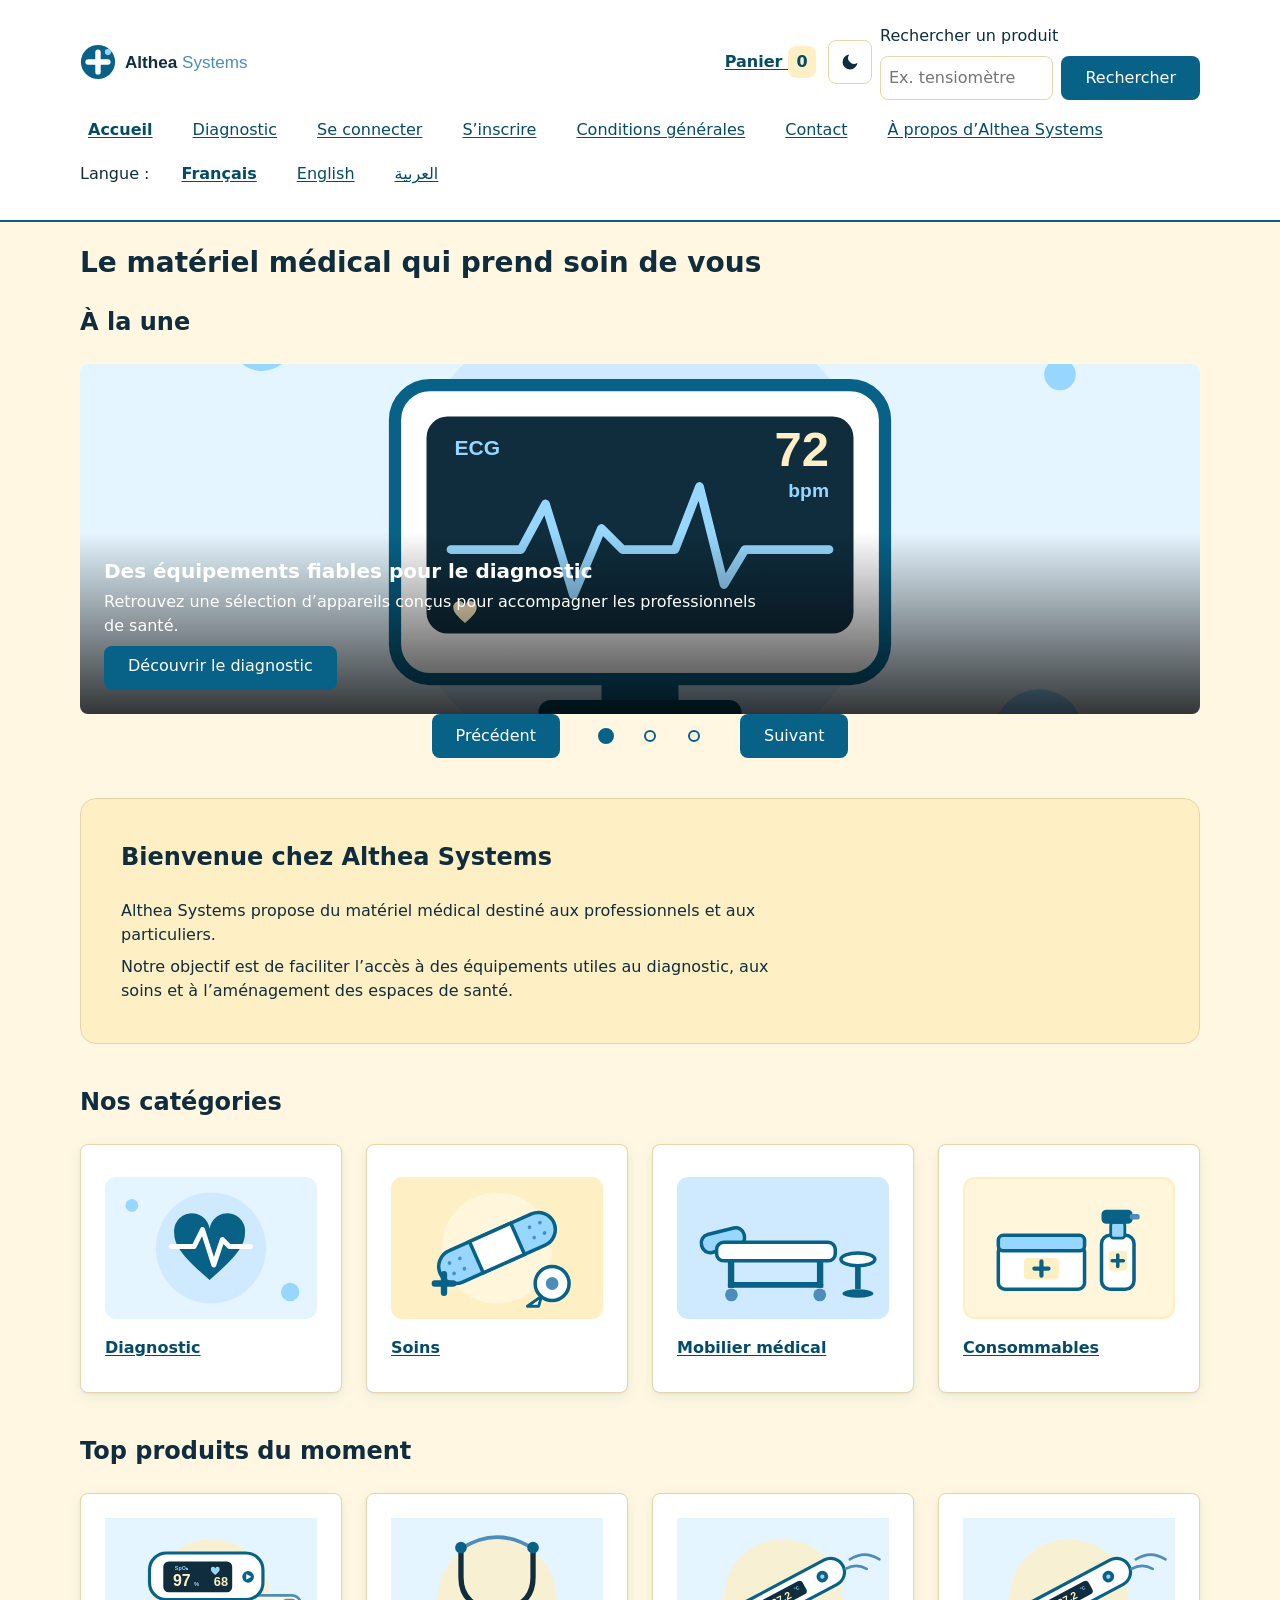
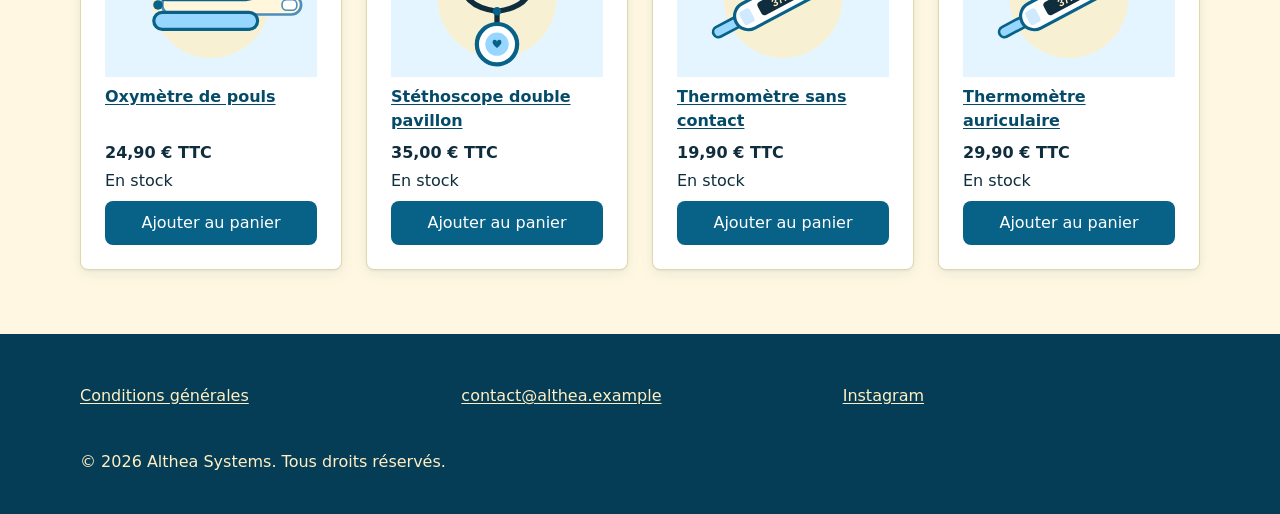
==== commit b8878b31: "TP-JOUR3" ====
--- a/index.html
+++ b/index.html
@@ -1,219 +1,171 @@
-<!DOCTYPE html>
-<html lang="fr">
-
-<head>
-  <meta charset="UTF-8">
-  <meta http-equiv="Content-Security-Policy" content="default-src 'self'; object-src 'none'; base-uri 'self'; form-action 'self'">
-  <meta name="referrer" content="strict-origin-when-cross-origin">
-  <meta name="viewport" content="width=device-width, initial-scale=1">
-  <title>Althea Systems · Matériel médical</title>
-  <meta name="description" content="Découvrez le matériel médical et les équipements de diagnostic Althea Systems.">
-  <meta name="theme-color" content="#1d4ed8">
-  <link rel="icon" href="img/favicon.svg" type="image/svg+xml">
-  <script src="js/theme.js"></script>
-  <link rel="stylesheet" href="css/variables.css">
-  <link rel="stylesheet" href="css/style.css">
-  <script type="module" src="js/main.js"></script>
-</head>
-
-<body>
-  <a class="evitement" href="#contenu">Aller au contenu</a>
-
-  <header class="entete">
-    <!-- Logo -->
-    <p class="logo">
-      <a href="index.html" aria-label="Althea Systems, accueil">
-        <img src="img/logo.svg" alt="Althea Systems">
-      </a>
-    </p>
-  
-    <!-- Cart and language selector -->
-    <div class="panier-langues">
-      <p class="panier">
-        <a href="panier.html" aria-label="Panier, 0 article">Panier <span class="compteur">0</span><span class="visually-hidden compteur-texte">(0 article)</span></a>
-      </p>
-  
-      <select
-        class="langues"
-        id="choix-langue"
-        name="langue"
-        aria-label="Choisir la langue"
-      >
-        <option value="fr" lang="fr" selected>🇫🇷 Français</option>
-        <option value="en" lang="en">🇬🇧 English</option>
-        <option value="ar" lang="ar" dir="rtl">🌐 العربية</option>
-      </select>
-      <button class="theme-toggle" type="button" aria-label="Activer le thème sombre" aria-pressed="false" title="Activer le thème sombre">
-        <span class="theme-toggle-icon" aria-hidden="true">🌙</span>
-      </button>
-    </div>
-  
-    <!-- Navigation and search -->
-    <div class="recherche-menu">
-  
-      <div class="navigation-mobile">
-      <button class="menu-bouton" type="button" aria-expanded="true">
-        <span class="visually-hidden">Menu</span>
-      </button>
-      <nav class="menu" aria-label="Menu principal">
-          <ul class="liste-reset">
-            <li><a href="index.html" aria-current="page">Accueil</a></li>
-            <li><a href="categorie.html">Diagnostic</a></li>
-            <li><a href="index.html#conditions">Conditions générales</a></li>
-            <li><a href="index.html#mentions">Mentions légales</a></li>
-            <li><a href="mailto:contact@althea.example">Contact</a></li>
-            <li><a href="connexion.html">Se connecter</a></li>
-            <li><a href="inscription.html">S’inscrire</a></li>
-            <li><a href="index.html#presentation">À propos d’Althea Systems</a></li>
-          </ul>
-        </nav>
-    </div>
-  
-      <form
-        class="recherche"
-        action="recherche.html"
-        method="get"
-        role="search"
-      >
-        <label for="recherche-entete">
-          Rechercher un produit
-        </label>
-  
-        <input
-          id="recherche-entete"
-          name="q"
-          type="search"
-          placeholder="Ex. tensiomètre"
-        >
-  
-        <button type="submit">
-          Rechercher
-        </button>
-      </form>
-  
-    </div>
-  </header>
-
-  <main id="contenu">
-    <h1>Le matériel médical qui prend soin de vous</h1>
-
-    <section class="carrousel" aria-labelledby="titre-carrousel">
-      <h2 id="titre-carrousel">À la une</h2>
-      <ul id="une-defile" class="liste-reset defile" tabindex="0" aria-label="À la une, faire défiler les slides">
-        <li id="une-1" class="slide">
-          <picture><source media="(min-width: 48rem)" srcset="img/slide-diagnostic-large.svg"><img src="img/slide-diagnostic-square.svg" alt="Illustration de matériel de diagnostic médical" width="640" height="640" fetchpriority="high"></picture>
-          <div class="slide-texte"><h3>Des équipements fiables pour le diagnostic</h3>
-          <p>Retrouvez une sélection d'appareils conçus pour accompagner les professionnels de santé.</p>
-          <a class="btn lien-btn" href="#diagnostic">Découvrir le diagnostic</a></div>
-        </li>
-        <li id="une-2" class="slide">
-          <img src="img/slide-soins.svg" alt="Illustration de matériel et accessoires de soins">
-          <div class="slide-texte"><h3>Le matériel essentiel aux soins</h3>
-          <p>Équipez votre espace de soins avec des produits pratiques et sélectionnés.</p>
-          <a class="btn lien-btn" href="#soins">Voir les produits de soins</a></div>
-        </li>
-        <li id="une-3" class="slide">
-          <img src="img/slide-mobilier.svg" alt="Illustration de mobilier médical">
-          <div class="slide-texte"><h3>Aménagez votre espace médical</h3>
-          <p>Découvrez notre sélection de mobilier et de consommables médicaux.</p>
-          <a class="btn lien-btn" href="#mobilier">Découvrir la sélection</a></div>
-        </li>
-      </ul>
-      <nav class="pastilles" aria-label="Choisir une slide"><a href="#une-1" aria-current="true"><span class="visually-hidden">Slide 1</span></a><a href="#une-2"><span class="visually-hidden">Slide 2</span></a><a href="#une-3"><span class="visually-hidden">Slide 3</span></a></nav>
-      <div class="carrousel-controles"><button class="btn-secondaire precedent" type="button" aria-controls="une-defile">Précédent</button><button class="btn-secondaire suivant" type="button" aria-controls="une-defile">Suivant</button></div>
-    </section>
-
-    <section id="presentation" class="presentation" aria-labelledby="titre-presentation">
-      <h2 id="titre-presentation">Bienvenue chez Althea Systems</h2>
-      <p>Althea Systems propose du matériel médical destiné aux professionnels et aux particuliers.</p>
-      <p>Notre objectif est de faciliter l'accès à des équipements utiles au diagnostic, aux soins et à l'aménagement
-        des espaces de santé.</p>
-    </section>
-
-    <section class="categories" aria-labelledby="titre-categories">
-      <h2 id="titre-categories">Nos catégories</h2>
-      <ul class="liste-reset">
-        <li class="carte" id="diagnostic">
-          <a href="categorie.html">
-            <img src="img/categorie-diagnostic.svg" alt="Appareils de diagnostic">
-            <h3>Diagnostic</h3>
-          </a>
-        </li>
-        <li class="carte" id="soins">
-          <a href="categorie.html">
-            <img src="img/categorie-soins.svg" alt="Matériel de soins">
-            <h3>Soins</h3>
-          </a>
-        </li>
-        <li class="carte" id="mobilier">
-          <a href="categorie.html">
-            <img src="img/categorie-mobilier.svg" alt="Mobilier médical">
-            <h3>Mobilier médical</h3>
-          </a>
-        </li>
-        <li class="carte" id="consommables">
-          <a href="categorie.html">
-            <img src="img/categorie-consommables.svg" alt="Consommables médicaux">
-            <h3>Consommables</h3>
-          </a>
-        </li>
-      </ul>
-    </section>
-
-    <section class="top-produits" aria-labelledby="titre-top-produits">
-      <h2 id="titre-top-produits">Top produits du moment</h2>
-      <ul class="liste-reset">
-        <li>
-          <article class="produit">
-            <a href="produit.html">
-              <img src="img/tensiometre.svg" alt="Tensiomètre électronique de bras">
-              <h3>Tensiomètre électronique de bras</h3>
-            </a>
-            <p class="prix"><data value="49.90">49,90 €</data> TTC</p>
-            <p class="stock stock-rupture">En rupture de stock</p>
-          </article>
-        </li>
-        <li>
-          <article class="produit">
-            <a href="produit.html">
-              <img src="img/oxymetre.svg" alt="Oxymètre de pouls">
-              <h3>Oxymètre de pouls</h3>
-            </a>
-            <p class="prix"><data value="24.90">24,90 €</data> TTC</p>
-            <p class="stock stock-rupture">En rupture de stock</p>
-          </article>
-        </li>
-        <li>
-          <article class="produit">
-            <a href="produit.html">
-              <img src="img/thermometre.svg" alt="Thermomètre sans contact">
-              <h3>Thermomètre sans contact</h3>
-            </a>
-            <p class="prix"><data value="19.90">19,90 €</data> TTC</p>
-            <p class="stock stock-rupture">En rupture de stock</p>
-          </article>
-        </li>
-        <li>
-          <article class="produit">
-            <a href="produit.html">
-              <img src="img/stethoscope.svg" alt="Stéthoscope double pavillon">
-              <h3>Stéthoscope double pavillon</h3>
-            </a>
-            <p class="prix"><data value="35.00">35,00 €</data> TTC</p>
-            <p class="stock stock-rupture">En rupture de stock</p>
-          </article>
-        </li>
-      </ul>
-    </section>
-  </main>
-
-  <footer class="pied">
-    <nav aria-label="Informations légales"><ul class="liste-reset"><li id="conditions"><a href="#conditions">Conditions générales</a></li><li id="mentions"><a href="#mentions">Mentions légales</a></li></ul></nav>
-    <nav aria-label="Contact"><ul class="liste-reset"><li><a href="mailto:contact@althea.example">Contact</a></li></ul></nav>
-    <nav aria-label="Réseaux sociaux"><ul class="liste-reset"><li><a href="https://www.linkedin.com/" target="_blank" rel="noopener noreferrer">LinkedIn <span class="visually-hidden">(nouvel onglet)</span></a></li><li><a href="https://www.instagram.com/" target="_blank" rel="noopener noreferrer">Instagram <span class="visually-hidden">(nouvel onglet)</span></a></li></ul></nav>
-    <p>© 2026 Althea Systems</p>
-  </footer>
-</body>
-
-</html>
-
+<!DOCTYPE html>
+<html lang="fr">
+<head>
+  <meta charset="UTF-8">
+  <meta http-equiv="Content-Security-Policy" content="default-src 'self'; object-src 'none'; base-uri 'self'; form-action 'self'">
+  <meta name="referrer" content="strict-origin-when-cross-origin">
+  <meta name="viewport" content="width=device-width, initial-scale=1">
+  <title>Matériel médical · Althea Systems</title>
+  <meta name="description" content="Découvrez le matériel médical et les équipements de diagnostic Althea Systems.">
+  <meta name="theme-color" content="#086288">
+  <link rel="icon" href="img/favicon.svg" type="image/svg+xml">
+  <link rel="stylesheet" href="css/variables.css">
+  <link rel="stylesheet" href="css/style.css">
+  <script src="js/theme.js"></script>
+  <script src="js/avertissement.js"></script>
+  <script type="module" src="js/main.js"></script>
+</head>
+<body>
+  <a class="evitement" href="#contenu">Aller au contenu</a>
+
+  <header class="entete">
+    <p class="logo">
+      <a href="index.html" aria-label="Althea Systems, accueil">
+        <img src="img/logo.svg" alt="Althea Systems">
+      </a>
+    </p>
+
+    <p class="panier">
+      <a href="panier.html" aria-label="Panier, 0 article">Panier <span class="compteur">0</span></a>
+    </p>
+
+    <button class="theme-bouton" type="button" aria-pressed="false" title="Mode sombre" hidden>
+      <span class="visually-hidden">Mode sombre</span>
+      <svg class="icone-lune" aria-hidden="true" focusable="false" viewBox="0 0 24 24" width="20" height="20"><path d="M21 12.8A9 9 0 1 1 11.2 3a7 7 0 0 0 9.8 9.8z" fill="currentColor"/></svg>
+      <svg class="icone-soleil" aria-hidden="true" focusable="false" viewBox="0 0 24 24" width="20" height="20"><circle cx="12" cy="12" r="4" fill="currentColor"/><path d="M12 2v3M12 19v3M2 12h3M19 12h3M4.9 4.9l2.1 2.1M17 17l2.1 2.1M19.1 4.9L17 7M7 17l-2.1 2.1" stroke="currentColor" stroke-width="2" stroke-linecap="round" fill="none"/></svg>
+    </button>
+
+    <button class="menu-bouton" type="button" aria-expanded="true" aria-controls="menu-principal">Menu</button>
+    <nav id="menu-principal" class="menu" aria-label="Menu principal">
+      <ul class="liste-reset">
+          <li><a href="index.html" aria-current="page">Accueil</a></li>
+          <li><a href="categorie.html">Diagnostic</a></li>
+          <li><a href="connexion.html">Se connecter</a></li>
+          <li><a href="inscription.html">S’inscrire</a></li>
+          <li><a href="cgu.html">Conditions générales</a></li>
+          <li><a href="mailto:contact@althea.example">Contact</a></li>
+          <li><a href="index.html#a-propos">À propos d’Althea Systems</a></li>
+      </ul>
+      <p class="langues">Langue :
+        <a href="index.html" lang="fr" hreflang="fr" aria-current="true">Français</a>
+        <a href="en/index.html" lang="en" hreflang="en">English</a>
+        <a href="ar/index.html" lang="ar" hreflang="ar" dir="rtl">العربية</a>
+      </p>
+    </nav>
+
+    <form class="recherche" action="recherche.html" method="get" role="search">
+      <label for="recherche-entete">Rechercher un produit</label>
+      <input id="recherche-entete" name="q" type="search" placeholder="Ex. tensiomètre">
+      <button type="submit">Rechercher</button>
+    </form>
+  </header>
+
+  <main id="contenu">
+    <h1>Le matériel médical qui prend soin de vous</h1>
+
+    <section class="carrousel" aria-labelledby="titre-carrousel">
+      <h2 id="titre-carrousel">À la une</h2>
+      <ul id="une-defile" class="defile liste-reset" tabindex="0" aria-label="À la une, à faire défiler">
+        <li id="une-1" class="slide">
+          <picture>
+            <source media="(min-width: 48rem)" srcset="img/slide-diagnostic-large.svg">
+            <img src="img/slide-diagnostic-carre.svg" alt="Illustration de matériel de diagnostic médical" width="800" height="800" fetchpriority="high">
+          </picture>
+          <div class="slide-texte">
+            <h3>Des équipements fiables pour le diagnostic</h3>
+            <p>Retrouvez une sélection d’appareils conçus pour accompagner les professionnels de santé.</p>
+            <a class="btn" href="categorie.html">Découvrir le diagnostic</a>
+          </div>
+        </li>
+        <li id="une-2" class="slide">
+          <picture>
+            <source media="(min-width: 48rem)" srcset="img/slide-soins-large.svg">
+            <img src="img/slide-soins-carre.svg" alt="Illustration de matériel et accessoires de soins" width="800" height="800">
+          </picture>
+          <div class="slide-texte">
+            <h3>Le matériel essentiel aux soins</h3>
+            <p>Équipez votre espace de soins avec des produits pratiques et sélectionnés.</p>
+            <a class="btn" href="categorie.html">Voir les produits de soins</a>
+          </div>
+        </li>
+        <li id="une-3" class="slide">
+          <picture>
+            <source media="(min-width: 48rem)" srcset="img/slide-mobilier-large.svg">
+            <img src="img/slide-mobilier-carre.svg" alt="Illustration de mobilier médical" width="800" height="800">
+          </picture>
+          <div class="slide-texte">
+            <h3>Aménagez votre espace médical</h3>
+            <p>Découvrez notre sélection de mobilier et de consommables médicaux.</p>
+            <a class="btn" href="categorie.html">Découvrir la sélection</a>
+          </div>
+        </li>
+      </ul>
+      <div class="commandes">
+        <button class="precedent btn" type="button" aria-controls="une-defile">Précédent</button>
+        <nav class="pastilles" aria-label="Choisir une slide">
+          <a href="#une-1" aria-current="true"><span class="visually-hidden">Slide 1</span></a>
+          <a href="#une-2"><span class="visually-hidden">Slide 2</span></a>
+          <a href="#une-3"><span class="visually-hidden">Slide 3</span></a>
+        </nav>
+        <button class="suivant btn" type="button" aria-controls="une-defile">Suivant</button>
+      </div>
+    </section>
+
+    <section class="presentation" id="a-propos" aria-labelledby="titre-presentation">
+      <h2 id="titre-presentation">Bienvenue chez Althea Systems</h2>
+      <p>Althea Systems propose du matériel médical destiné aux professionnels et aux particuliers.</p>
+      <p>Notre objectif est de faciliter l’accès à des équipements utiles au diagnostic, aux soins et à l’aménagement des espaces de santé.</p>
+    </section>
+
+    <section class="categories" aria-labelledby="titre-categories">
+      <h2 id="titre-categories">Nos catégories</h2>
+      <ul class="liste-reset">
+        <li class="carte">
+          <a href="categorie.html">
+            <img src="img/categorie-diagnostic.svg" alt="" width="720" height="540">
+            <h3>Diagnostic</h3>
+          </a>
+        </li>
+        <li class="carte">
+          <a href="categorie.html">
+            <img src="img/categorie-soins.svg" alt="" width="720" height="540">
+            <h3>Soins</h3>
+          </a>
+        </li>
+        <li class="carte">
+          <a href="categorie.html">
+            <img src="img/categorie-mobilier.svg" alt="" width="720" height="540">
+            <h3>Mobilier médical</h3>
+          </a>
+        </li>
+        <li class="carte">
+          <a href="categorie.html">
+            <img src="img/categorie-consommables.svg" alt="" width="720" height="540">
+            <h3>Consommables</h3>
+          </a>
+        </li>
+      </ul>
+    </section>
+
+    <section class="top-produits" aria-labelledby="titre-top-produits">
+      <h2 id="titre-top-produits">Top produits du moment</h2>
+      <ul id="top-produits" class="liste-reset">
+        <!-- les cartes sont créées par js/main.js -->
+      </ul>
+    </section>
+  </main>
+
+  <footer class="pied">
+    <nav aria-label="Informations légales"><ul class="liste-reset">
+      <li><a href="cgu.html">Conditions générales</a></li>
+    </ul></nav>
+    <nav aria-label="Contact"><ul class="liste-reset">
+      <li><a href="mailto:contact@althea.example">contact@althea.example</a></li>
+    </ul></nav>
+    <nav aria-label="Réseaux sociaux"><ul class="liste-reset">
+      <li><a href="https://www.instagram.com/" target="_blank" rel="noopener noreferrer">Instagram <span class="visually-hidden">(nouvel onglet)</span></a></li>
+    </ul></nav>
+    <p>© 2026 Althea Systems. Tous droits réservés.</p>
+  </footer>
+</body>
+</html>
--- a/css/variables.css
+++ b/css/variables.css
@@ -1,91 +1,104 @@
-:root {
-  color-scheme: light;
-
-  /* Fixed light palette: clear blue, cloud white and a warm amber accent. */
-  --couleur-primaire: #2d5bd1;
-  --couleur-primaire-fonce: #2447aa;
-  --couleur-primaire-pale: #edf3ff;
-  --couleur-primaire-bord: #c6d5f6;
-  --couleur-sur-primaire: #ffffff;
-  --couleur-accent: #92500a;
-  --couleur-texte: #182640;
-  --couleur-texte-discret: #52627c;
-  --couleur-fond: #f8faff;
-  --couleur-surface: #ffffff;
-  --couleur-surface-muted: #f3f6fc;
-  --couleur-surface-inactive: #edf0f5;
-  --couleur-bordure: #dce4f1;
-  --couleur-alerte: #a23138;
-  --couleur-alerte-fond: #fff0f0;
-  --couleur-alerte-pale: #fff5f5;
-  --couleur-succes: #20664b;
-  --couleur-succes-fond: #eaf7ef;
-  --couleur-pied: #eef3fc;
-  --couleur-pied-texte: #1c2b46;
-  --couleur-pied-texte-discret: #53627b;
-  --couleur-pied-lien: #2447aa;
-  --couleur-pied-bordure: #d2deef;
-  --couleur-carrousel-bouton-fond: #ffffff;
-  --couleur-carrousel-bouton-texte: #123331;
-  --couleur-carrousel-bouton-survol: #d9f0e8;
-
-  --police: "Aptos", "Segoe UI", system-ui, -apple-system, Roboto, Arial, sans-serif;
-  --taille-xs: .75rem;
-  --taille-sm: .875rem;
-  --taille-base: 1rem;
-  --taille-lg: 1.2rem;
-  --taille-xl: 1.5rem;
-  --taille-h1: clamp(2.2rem, 6vw, 4.4rem);
-
-  --espace-mini: .25rem;
-  --espace-petit: .5rem;
-  --espace: 1rem;
-  --espace-grand: 1.5rem;
-  --espace-xl: 2.5rem;
-
-  --rayon: .7rem;
-  --rayon-grand: 1.1rem;
-  --cible: 44px;
-  --focus-epaisseur: 3px;
-  --ombre-petite: 0 8px 24px rgb(24 38 64 / .055);
-  --ombre: 0 12px 32px rgb(24 38 64 / .09);
-  --ombre-grand: 0 18px 42px rgb(24 38 64 / .15);
-  --ombre-survol: 0 18px 42px rgb(45 91 209 / .16);
-  --largeur-max: 76rem;
-}
-
-:root[data-theme="dark"] {
-  color-scheme: dark;
-
-  --couleur-primaire: #8baaff;
-  --couleur-primaire-fonce: #b8caff;
-  --couleur-primaire-pale: #263653;
-  --couleur-primaire-bord: #4b6591;
-  --couleur-sur-primaire: #14213a;
-  --couleur-accent: #ffd080;
-  --couleur-texte: #edf2ff;
-  --couleur-texte-discret: #b8c4d8;
-  --couleur-fond: #121a28;
-  --couleur-surface: #1b2739;
-  --couleur-surface-muted: #222f43;
-  --couleur-surface-inactive: #303b4d;
-  --couleur-bordure: #3b4a61;
-  --couleur-alerte: #ffb5b8;
-  --couleur-alerte-fond: #48262e;
-  --couleur-alerte-pale: #37232b;
-  --couleur-succes: #8de0b1;
-  --couleur-succes-fond: #1d3b33;
-  --couleur-pied: #172235;
-  --couleur-pied-texte: #edf2ff;
-  --couleur-pied-texte-discret: #b8c4d8;
-  --couleur-pied-lien: #b8caff;
-  --couleur-pied-bordure: #3b4a61;
-  --couleur-carrousel-bouton-fond: #dce7ff;
-  --couleur-carrousel-bouton-texte: #17233b;
-  --couleur-carrousel-bouton-survol: #bfd0f5;
-
-  --ombre-petite: 0 8px 24px rgb(0 0 0 / .18);
-  --ombre: 0 12px 32px rgb(0 0 0 / .24);
-  --ombre-grand: 0 18px 42px rgb(0 0 0 / .34);
-  --ombre-survol: 0 18px 42px rgb(0 0 0 / .32);
-}
+:root {
+  color-scheme: light dark; /* champs, cases et barres de défilement suivent le mode */
+
+  /* Palette Color Hunt : #086288 · #4D8DBA · #97D7FF · #FFEFC4 (+ nuances dérivées)
+     Mode clair, contrastes du texte (minimum WCAG 4,5:1) : texte/fond 13.4:1 ; texte/surface 14.4:1 ; texte/creme 12.6:1 ; texte/pale 12.9:1 ; discret/fond 6.2:1 ; discret/surface 6.7:1 ; discret/creme 5.8:1 ; primaire/fond 6.3:1 ; primaire/surface 6.7:1 ; primaire/creme 5.9:1 ; primaire/pale 6.1:1 ; fonce/fond 8.9:1 ; fonce/surface 9.5:1 ; fonce/creme 8.3:1 ; sur/primaire 6.7:1 ; sur/fonce 9.5:1 ; sur/alerte 8.3:1 ; alerte/fond 7.8:1 ; alerte/surface 8.3:1 ; alerte/alertefond 6.8:1 ; succes/succesfond 6.5:1 ; succes/fond 6.7:1 ; piedtexte/pied 10.2:1 */
+  --couleur-primaire: #086288;
+  --couleur-primaire-fonce: #054b68;
+  --couleur-primaire-pale: #e5f5ff;
+  --couleur-primaire-bord: #97d7ff;
+  --couleur-secondaire: #4d8dba;
+  --couleur-sur-primaire: #ffffff;
+  --couleur-texte: #0f2d3d;
+  --couleur-texte-discret: #4a5f6c;
+  --couleur-fond: #fff7e1;
+  --couleur-creme: #ffefc4;
+  --couleur-surface: #ffffff;
+  --couleur-alerte: #991b1b;
+  --couleur-alerte-fond: #fee2e2;
+  --couleur-succes: #166534;
+  --couleur-succes-fond: #dcfce7;
+  --couleur-pied: #063d56;
+  --couleur-pied-texte: #ffefc4;
+  --couleur-bordure: #e6d5a8;
+  --ombre: 0 1px 2px rgb(8 98 136 / 8%), 0 4px 14px rgb(8 98 136 / 8%);
+  --ombre-survol: 0 8px 28px rgb(8 98 136 / 22%);
+  --couleur-sur-image: #ffffff; /* texte posé sur une photo : toujours blanc, sur dégradé noir */
+
+  --police: "Segoe UI", system-ui, -apple-system, Roboto, Arial, sans-serif;
+
+  --taille-xs: 0.75rem;
+  --taille-sm: 0.875rem;
+  --taille-base: 1rem;
+  --taille-lg: 1.25rem;
+  --taille-xl: 1.5rem;
+  --taille-h1: 1.75rem;
+
+  --espace-mini: 0.25rem;
+  --espace-petit: 0.5rem;
+  --espace: 1rem;
+  --espace-grand: 1.5rem;
+  --espace-xl: 2.5rem;
+
+  --rayon: 0.5rem;
+  --rayon-grand: 1rem;
+  --cible: 44px;
+  --bordure: 1px solid var(--couleur-bordure);
+  --focus-epaisseur: 3px;
+  --largeur-max: 70rem;
+}
+
+/* Le bouton ☾ / ☀ (js/theme.js) pose data-theme sur <html> et garde le choix */
+:root[data-theme="light"] {
+  color-scheme: light;
+}
+
+/* Mode sombre, contrastes du texte : texte/fond 14.8:1 ; texte/surface 12.9:1 ; texte/creme 11.5:1 ; texte/pale 10.7:1 ; discret/fond 9.9:1 ; discret/surface 8.6:1 ; discret/creme 7.7:1 ; primaire/fond 10.8:1 ; primaire/surface 9.4:1 ; primaire/creme 8.4:1 ; primaire/pale 7.8:1 ; fonce/fond 13.2:1 ; fonce/surface 11.5:1 ; fonce/creme 10.2:1 ; sur/primaire 10.8:1 ; sur/fonce 13.2:1 ; sur/alerte 8.9:1 ; alerte/fond 8.9:1 ; alerte/surface 7.7:1 ; alerte/alertefond 7.3:1 ; succes/succesfond 9.1:1 ; succes/fond 12.0:1 ; piedtexte/pied 16.1:1 */
+@media (prefers-color-scheme: dark) {
+  :root:not([data-theme="light"]) {
+    --couleur-primaire: #97d7ff;
+    --couleur-primaire-fonce: #c7e8ff;
+    --couleur-primaire-pale: #16394d;
+    --couleur-primaire-bord: #3b7ea6;
+    --couleur-secondaire: #4d8dba;
+    --couleur-sur-primaire: #0a1f2b;
+    --couleur-texte: #ffefc4;
+    --couleur-texte-discret: #b8c9d4;
+    --couleur-fond: #0a1f2b;
+    --couleur-creme: #123446;
+    --couleur-surface: #102b3a;
+    --couleur-alerte: #fca5a5;
+    --couleur-alerte-fond: #4c1d24;
+    --couleur-succes: #86efac;
+    --couleur-succes-fond: #14391f;
+    --couleur-pied: #041620;
+    --couleur-pied-texte: #ffefc4;
+    --couleur-bordure: #25536a;
+    --ombre: 0 1px 2px rgb(0 0 0 / 30%), 0 4px 14px rgb(0 0 0 / 30%);
+    --ombre-survol: 0 8px 28px rgb(0 0 0 / 45%);
+  }
+}
+
+:root[data-theme="dark"] {
+  color-scheme: dark;
+  --couleur-primaire: #97d7ff;
+  --couleur-primaire-fonce: #c7e8ff;
+  --couleur-primaire-pale: #16394d;
+  --couleur-primaire-bord: #3b7ea6;
+  --couleur-secondaire: #4d8dba;
+  --couleur-sur-primaire: #0a1f2b;
+  --couleur-texte: #ffefc4;
+  --couleur-texte-discret: #b8c9d4;
+  --couleur-fond: #0a1f2b;
+  --couleur-creme: #123446;
+  --couleur-surface: #102b3a;
+  --couleur-alerte: #fca5a5;
+  --couleur-alerte-fond: #4c1d24;
+  --couleur-succes: #86efac;
+  --couleur-succes-fond: #14391f;
+  --couleur-pied: #041620;
+  --couleur-pied-texte: #ffefc4;
+  --couleur-bordure: #25536a;
+  --ombre: 0 1px 2px rgb(0 0 0 / 30%), 0 4px 14px rgb(0 0 0 / 30%);
+  --ombre-survol: 0 8px 28px rgb(0 0 0 / 45%);
+}
--- a/css/style.css
+++ b/css/style.css
@@ -1,36 +1,14 @@
-/* Althea Systems: calm, high-contrast healthcare storefront */
-*,
-*::before,
-*::after {
+/* ÉTAPE 27 — RESET */
+*, *::before, *::after {
   box-sizing: border-box;
 }
 
-html {
-  scroll-padding-top: 7rem;
-  scroll-behavior: smooth;
-}
-
-body,
-h1,
-h2,
-h3,
-p,
-ul,
-ol,
-dl,
-dd {
+body, h1, h2, h3, p, ul, ol, dl, dd {
   margin: 0;
 }
 
-body {
-  min-width: 320px;
-  color: var(--couleur-texte);
-  background: var(--couleur-fond);
-  font-family: var(--police);
-  font-size: var(--taille-base);
-  line-height: 1.65;
-  overflow-wrap: anywhere;
-  -webkit-font-smoothing: antialiased;
+ul, ol {
+  padding-left: var(--espace-grand);
 }
 
 img {
@@ -39,68 +17,76 @@
   height: auto;
 }
 
-input,
-button,
-select {
+input, button {
   font: inherit;
 }
 
-button,
-select,
-input {
-  accent-color: var(--couleur-primaire);
+/* ÉTAPE 28 — BASE */
+body {
+  font-family: var(--police);
+  font-size: var(--taille-base);
+  line-height: 1.5;
+  color: var(--couleur-texte);
+  background-color: var(--couleur-fond);
+}
+
+h1 {
+  margin-bottom: var(--espace);
+  font-size: var(--taille-h1);
+  line-height: 1.2;
+}
+
+h2 {
+  margin-bottom: var(--espace);
+  font-size: var(--taille-xl);
+}
+
+h3 {
+  margin-bottom: var(--espace-petit);
+  font-size: var(--taille-lg);
+}
+
+p {
+  max-width: 65ch;
+  margin-bottom: var(--espace-petit);
 }
 
 a {
   color: var(--couleur-primaire-fonce);
-  text-underline-offset: .18em;
-  text-decoration-thickness: .08em;
+  text-underline-offset: 0.15em;
 }
 
 a:hover {
-  color: var(--couleur-primaire);
-  text-decoration-thickness: .13em;
-}
-
+  text-decoration-thickness: 2px;
+}
+
+main {
+  padding: var(--espace);
+}
+
+section {
+  margin-top: var(--espace-grand);
+}
+
+/* ÉTAPE 29 — ACCESSIBILITÉ */
 :focus-visible {
-  outline: var(--focus-epaisseur) solid var(--couleur-accent);
-  outline-offset: 4px;
-}
-
-h1,
-h2,
-h3 {
-  color: var(--couleur-texte);
-  line-height: 1.2;
-  letter-spacing: -.025em;
-}
-
-h1 {
-  max-width: 19ch;
-  margin-block: 0 var(--espace-grand);
-  font-size: clamp(2.2rem, 6vw, 4.4rem);
-  font-weight: 750;
-  line-height: 1.04;
-}
-
-h2 {
-  margin-block-end: var(--espace-grand);
-  font-size: clamp(1.55rem, 3vw, 2.15rem);
-  font-weight: 700;
-}
-
-h3 {
-  font-size: clamp(1.08rem, 1.6vw, 1.25rem);
-  font-weight: 680;
-}
-
-p {
-  max-width: 68ch;
-}
-
-.liste-reset {
-  padding: 0;
-  list-style: none;
+  outline: var(--focus-epaisseur) solid var(--couleur-primaire);
+  outline-offset: var(--espace-mini);
+}
+
+.evitement {
+  position: absolute;
+  top: -100px;
+  left: var(--espace);
+  z-index: 1000;
+  padding: var(--espace-petit);
+  color: var(--couleur-sur-primaire);
+  background-color: var(--couleur-primaire-fonce);
+  border-radius: var(--rayon);
+}
+
+.evitement:focus {
+  top: var(--espace);
 }
 
 .visually-hidden {
@@ -110,1650 +96,488 @@
   padding: 0;
   margin: -1px;
   overflow: hidden;
-  clip: rect(0, 0, 0, 0);
+  clip-path: inset(50%);
   white-space: nowrap;
   border: 0;
 }
 
-.evitement {
-  position: absolute;
-  z-index: 1000;
-  inset-block-start: -6rem;
-  inset-inline-start: 1rem;
-  padding: .65rem 1rem;
-  color: #fff;
-  background: var(--couleur-pied);
-  border-radius: var(--rayon);
-}
-
-.evitement:focus {
-  inset-block-start: 1rem;
-}
-
-main {
-  width: min(100% - 2rem, 76rem);
-  margin-inline: auto;
-}
-
-main > section {
-  margin-block-start: clamp(3.25rem, 7vw, 6rem);
-}
-
-main > h1 + section {
-  margin-block-start: 0;
-}
-
+/* ÉTAPE 30 — COMPOSANTS COMMUNS */
+.liste-reset {
+  padding: 0;
+  list-style: none;
+}
+
+.btn {
+  display: inline-block;
+  min-height: var(--cible);
+  padding: var(--espace-petit) var(--espace);
+  color: var(--couleur-sur-primaire);
+  text-align: center;
+  text-decoration: none;
+  background-color: var(--couleur-primaire);
+  border: 0;
+  border-radius: var(--rayon);
+  cursor: pointer;
+}
+
+.btn:hover:not(:disabled) {
+  color: var(--couleur-sur-primaire);
+  background-color: var(--couleur-primaire-fonce);
+}
+
+.btn:disabled {
+  border: 2px dashed var(--couleur-texte-discret);
+  cursor: not-allowed;
+  opacity: 0.8;
+}
+
+.stock-rupture {
+  color: var(--couleur-alerte);
+  font-weight: bold;
+}
+
+/* ÉTAPE 31 — EN-TÊTE ET PIED */
 .entete {
-  position: sticky;
-  z-index: 100;
-  inset-block-start: 0;
+  padding: var(--espace);
+  background-color: var(--couleur-surface);
+  border-bottom: 2px solid var(--couleur-primaire);
+}
+
+.logo img {
+  width: auto;
+  height: 40px;
+}
+
+.panier {
+  margin-top: var(--espace-petit);
+}
+
+.panier a {
+  display: inline-block;
+  min-height: var(--cible);
+  padding: var(--espace-petit);
+  font-weight: bold;
+}
+
+.panier {
+  position: relative;
+}
+
+.compteur {
+  display: inline-block;
+  min-width: var(--cible);
+  padding: var(--espace-mini);
+  text-align: center;
+  border-radius: var(--rayon);
+  background-color: var(--couleur-fond);
+}
+
+.menu-bouton {
+  display: inline-block;
+  min-height: var(--cible);
+  padding: var(--espace-petit) var(--espace);
+  cursor: pointer;
+  border: var(--bordure);
+  border-radius: var(--rayon);
+}
+
+.menu {
+  margin-top: var(--espace-petit);
+}
+
+.menu a {
+  display: inline-flex;
+  align-items: center;
+  min-height: var(--cible);
+  padding: var(--espace-petit);
+}
+
+.recherche {
+  margin-top: var(--espace);
+}
+
+.recherche label {
+  display: block;
+  margin-bottom: var(--espace-mini);
+}
+
+.recherche input,
+.recherche button {
+  display: block;
+  width: 100%;
+  min-height: var(--cible);
+  margin-top: var(--espace-petit);
+  padding: var(--espace-petit);
+}
+
+.recherche input {
+  border: var(--bordure);
+  border-radius: var(--rayon);
+}
+
+.recherche button {
+  color: var(--couleur-sur-primaire);
+  background-color: var(--couleur-primaire);
+  border: 0;
+  border-radius: var(--rayon);
+}
+
+.pied {
+  padding: var(--espace);
+  color: var(--couleur-texte);
+  background-color: var(--couleur-surface);
+  border-top: var(--bordure);
+}
+
+.pied li {
+  margin-bottom: var(--espace-petit);
+}
+
+/* ÉTAPES 2-3 : conteneur fluide et paliers (mobile d'abord, min-width en rem) */
+body { overflow-wrap: anywhere; }
+main { width: min(100% - 2rem, 70rem); margin-inline: auto; }
+main { padding: var(--espace) 0; }
+@media (min-width: 48rem) { :root { --espace: 1.25rem; --espace-grand: 2rem; } }
+@media (min-width: 64rem) { :root { --espace: 1.5rem; --espace-grand: 2.5rem; } }
+
+/* ÉTAPE 4 : en-tête en Flexbox */
+.entete {
+  position: relative;
   display: flex;
   flex-wrap: wrap;
   align-items: center;
-  gap: .7rem 1rem;
+  gap: var(--espace-petit);
+  padding-block: var(--espace);
+  padding-inline: max(1rem, calc((100% - 70rem) / 2));
+}
+.logo, .panier { margin: 0; }
+.logo { margin-inline-end: auto; }
+.panier a { padding-inline: var(--espace-mini); }
+.compteur { min-width: 2rem; }
+.menu, .recherche { flex-basis: 100%; margin: 0; }
+.recherche { display: flex; flex-wrap: wrap; gap: var(--espace-petit); }
+.recherche label { flex-basis: 100%; margin: 0; }
+.recherche input { flex: 1 1 10rem; width: auto; min-width: 0; margin: 0; color: var(--couleur-texte); background-color: var(--couleur-surface); }
+.recherche button { flex: 0 0 auto; width: auto; margin: 0; padding-inline: var(--espace); }
+
+/* ÉTAPES 5-6 : menu, langues */
+.menu ul { display: flex; flex-wrap: wrap; gap: 0 var(--espace); }
+.menu a[aria-current="page"], .langues [aria-current="true"] { font-weight: bold; }
+.langues { display: flex; flex-wrap: wrap; align-items: center; gap: 0 var(--espace); max-width: none; margin: 0; }
+.langues a { display: inline-flex; align-items: center; min-height: var(--cible); }
+/* JOUR 3 : menu burger (aria-expanded) sur téléphone, menu toujours visible dès 48rem */
+.menu-bouton { color: var(--couleur-texte); background-color: var(--couleur-surface); }
+.entete:has(.menu-bouton[aria-expanded="false"]) .menu { display: none; }
+@media (min-width: 48rem) {
+  .menu-bouton { display: none; }
+  .entete {
+    display: grid;
+    grid-template-columns: 1fr auto auto minmax(0, 20rem);
+    grid-template-areas: "logo panier theme recherche" "menu menu menu menu";
+    align-items: center;
+  }
+  .logo { grid-area: logo; }
+  .panier { grid-area: panier; }
+  .theme-bouton { grid-area: theme; }
+  .recherche { grid-area: recherche; }
+  .menu, .entete:has(.menu-bouton[aria-expanded="false"]) .menu {
+    grid-area: menu;
+    display: flex;
+    flex-wrap: wrap;
+    align-items: center;
+    justify-content: space-between;
+    gap: 0 var(--espace);
+  }
+}
+
+/* ÉTAPE 7 : pied de page, visible sur tous les écrans (3 colonnes dès 48rem) */
+.pied {
+  display: grid;
+  gap: var(--espace);
   width: 100%;
-  padding: .8rem max(1rem, calc((100% - 76rem) / 2));
-  background: color-mix(in srgb, var(--couleur-surface) 94%, transparent);
-  border-block-end: 1px solid var(--couleur-bordure);
-  box-shadow: 0 8px 26px rgb(21 45 43 / .055);
-  backdrop-filter: blur(16px);
-}
-
-.logo,
-.panier {
-  margin: 0;
-}
-
-.panier-langues {
-  display: flex;
-  align-items: center;
-  gap: .5rem;
-}
-
-.logo {
-  margin-inline-end: auto;
-}
-
-.logo a {
-  display: inline-block;
-  padding: .2rem .35rem;
-  border-radius: .65rem;
-}
-
-.logo img {
-  width: auto;
-  height: 42px;
-}
-
-.panier a {
-  display: inline-flex;
-  align-items: center;
-  gap: .5rem;
-  min-height: var(--cible);
-  padding: 0 .95rem;
-  color: var(--couleur-texte);
-  font-size: .94rem;
-  font-weight: 650;
-  text-decoration: none;
-  background: var(--couleur-surface);
-  border: 1px solid var(--couleur-bordure);
-  border-radius: 999px;
-}
-
-.compteur {
-  display: inline-grid;
-  place-items: center;
-  min-width: 1.45rem;
-  min-height: 1.45rem;
-  padding-inline: .25rem;
-  color: var(--couleur-sur-primaire);
-  font-size: .76rem;
-  background: var(--couleur-primaire);
-  border-radius: 999px;
-}
-
-.navigation-mobile {
-  position: relative;
-  order: 3;
-}
-
-.recherche-menu {
-  display: grid;
-  gap: .7rem;
-  width: 100%;
-  min-width: 0;
-}
-
-.menu-bouton {
-  position: relative;
-  display: grid;
-  place-items: center;
-  width: var(--cible);
-  height: var(--cible);
-  color: var(--couleur-texte);
-  list-style: none;
-  background: var(--couleur-surface);
-  border: 1px solid var(--couleur-bordure);
-  border-radius: .8rem;
-  cursor: pointer;
-}
-
-.menu-bouton::-webkit-details-marker {
-  display: none;
-}
-
-.menu-bouton::before {
-  content: "";
-  width: 18px;
-  height: 2px;
-  background: currentcolor;
-  box-shadow: 0 -6px currentcolor, 0 6px currentcolor;
-}
-
-.navigation-mobile[open] .menu-bouton::before {
-  box-shadow: none;
-  transform: rotate(45deg);
-}
-
-.navigation-mobile[open] .menu-bouton::after {
-  content: "";
-  position: absolute;
-  width: 18px;
-  height: 2px;
-  background: currentcolor;
-  transform: rotate(-45deg);
-}
-
-.menu {
-  position: absolute;
-  z-index: 20;
-  inset-block-start: calc(100% + .75rem);
-  inset-inline-end: 0;
-  display: none;
-  width: min(90vw, 24rem);
-  max-height: calc(100dvh - 6rem);
-  overflow-y: auto;
-  overscroll-behavior: contain;
-  padding: .7rem;
-  background: var(--couleur-surface);
-  border: 1px solid var(--couleur-bordure);
-  border-radius: 1rem;
-  box-shadow: var(--ombre-grand);
-}
-
-.navigation-mobile[open] .menu {
-  display: block;
-}
-
-.menu ul {
-  display: grid;
-  gap: .2rem;
-}
-
-.menu a {
-  display: flex;
-  align-items: center;
-  min-height: var(--cible);
-  padding: .45rem .7rem;
-  color: var(--couleur-texte);
-  font-size: .94rem;
-  font-weight: 550;
-  text-decoration: none;
-  border-radius: .65rem;
-}
-
-.menu a:hover,
-.menu a[aria-current="page"] {
-  color: var(--couleur-primaire-fonce);
-  background: var(--couleur-primaire-pale);
-}
-
-.langues {
-  display: block;
-  width: auto;
-  min-height: var(--cible);
-  margin: 0;
-  padding: .45rem .7rem;
-  color: var(--couleur-texte);
-  font-size: .88rem;
-  background: var(--couleur-surface);
-  border: 1px solid var(--couleur-bordure);
-  border-radius: .65rem;
-}
-
-.theme-toggle {
-  display: inline-grid;
-  flex: 0 0 var(--cible);
-  place-items: center;
-  width: var(--cible);
-  height: var(--cible);
-  padding: 0;
-  color: var(--couleur-texte);
-  font-size: 1.15rem;
-  background: var(--couleur-surface);
-  border: 1px solid var(--couleur-bordure);
-  border-radius: .65rem;
-  cursor: pointer;
-}
-
-.theme-toggle:hover {
-  color: var(--couleur-primaire-fonce);
-  background: var(--couleur-primaire-pale);
-}
-
-.recherche {
-  display: grid;
-  flex: 1 1 100%;
-  grid-template-columns: minmax(0, 1fr) auto;
-  gap: .5rem;
-  order: 4;
-}
-
-.recherche label {
-  position: absolute;
-  width: 1px;
-  height: 1px;
-  overflow: hidden;
-  clip: rect(0, 0, 0, 0);
-}
-
-.recherche input,
-.facettes input:not([type="checkbox"]),
-.facettes select,
-.formulaire input:not([type="checkbox"]) {
-  width: 100%;
-  min-width: 0;
-  min-height: var(--cible);
-  padding: .55rem .9rem;
-  color: var(--couleur-texte);
-  background: var(--couleur-fond);
-  border: 1px solid var(--couleur-bordure);
-  border-radius: .7rem;
-}
-
-.recherche input:focus,
-.facettes input:focus,
-.facettes select:focus,
-.formulaire input:focus {
-  background: var(--couleur-surface);
-  border-color: var(--couleur-primaire);
-}
-
-.recherche button,
-.btn {
-  display: inline-flex;
-  align-items: center;
-  justify-content: center;
-  min-height: var(--cible);
-  padding: .65rem 1.15rem;
-  color: var(--couleur-sur-primaire);
-  font-weight: 700;
-  line-height: 1.2;
-  text-align: center;
-  text-decoration: none;
-  background: var(--couleur-primaire);
-  border: 1px solid var(--couleur-primaire);
-  border-radius: .7rem;
-  box-shadow: 0 4px 10px rgb(9 91 86 / .13);
-  cursor: pointer;
-  transition: background-color .18s ease, border-color .18s ease, box-shadow .18s ease, transform .18s ease;
-}
-
-.recherche button:hover,
-.btn:hover:not(:disabled) {
-  color: var(--couleur-sur-primaire);
-  background: var(--couleur-primaire-fonce);
-  border-color: var(--couleur-primaire-fonce);
-  box-shadow: 0 7px 17px rgb(9 91 86 / .2);
-  transform: translateY(-1px);
-}
-
-.btn:disabled {
-  color: var(--couleur-texte-discret);
-  background: var(--couleur-surface-inactive);
-  border: 2px dashed var(--couleur-texte-discret);
-  box-shadow: none;
-  cursor: not-allowed;
-}
-
-.pied {
-  display: none;
-  width: 100%;
-  margin: 0;
-  padding: 3rem max(1rem, calc((100% - 76rem) / 2)) 1.5rem;
+  margin: var(--espace-xl) 0 0;
+  padding: var(--espace-grand) max(1rem, calc((100% - 70rem) / 2));
   color: var(--couleur-pied-texte);
-  background: var(--couleur-pied);
-}
-
-.pied nav {
-  margin-block-end: 1rem;
-}
-
-.pied nav::before {
-  display: block;
-  margin-block-end: .6rem;
-  color: var(--couleur-pied-texte);
-  font-size: .82rem;
-  font-weight: 750;
-  letter-spacing: .08em;
-  text-transform: uppercase;
-}
-
-.pied nav[aria-label="Informations légales"]::before { content: "Informations"; }
-.pied nav[aria-label="Contact"]::before { content: "Nous joindre"; }
-.pied nav[aria-label="Réseaux sociaux"]::before { content: "Suivre Althea"; }
-
-.pied ul {
-  display: flex;
-  flex-wrap: nowrap;
-  gap: .2rem .85rem;
-}
-
-.pied a {
-  display: inline-flex;
-  align-items: center;
-  min-height: var(--cible);
-  color: var(--couleur-pied-lien);
-  font-size: .92rem;
-  text-decoration: none;
-}
-
-.pied a:hover {
-  color: var(--couleur-pied-texte);
-  text-decoration: underline;
-}
-
-.pied p {
-  max-width: none;
-  margin-block-start: 1.4rem;
-  padding-block-start: 1.2rem;
-  color: var(--couleur-pied-texte-discret);
-  font-size: .82rem;
-  border-block-start: 1px solid var(--couleur-pied-bordure);
-}
-
-.carrousel {
-  position: relative;
-  overflow: hidden;
-  background: var(--couleur-surface);
-  border: 1px solid var(--couleur-bordure);
-  border-radius: 1.5rem;
-  box-shadow: var(--ombre-petite);
-}
-
-.carrousel > h2 {
-  position: absolute;
-  z-index: 2;
-  inset-block-start: 1rem;
-  inset-inline-start: 1rem;
-  margin: 0;
-  padding: .45rem .8rem;
-  color: var(--couleur-texte);
-  font-size: .8rem;
-  letter-spacing: .08em;
-  text-transform: uppercase;
-  background: var(--couleur-surface);
-  border-radius: 999px;
-}
-
-.carrousel .defile {
+  background-color: var(--couleur-pied);
+  border-top: 0;
+}
+.pied ul { margin: 0; }
+.pied p { margin: 0; }
+.pied a { display: inline-flex; align-items: center; min-height: var(--cible); color: var(--couleur-pied-texte); }
+.pied a:focus-visible, .annonce a:focus-visible { outline-color: var(--couleur-pied-texte); }
+@media (min-width: 48rem) {
+  .pied { grid-template-columns: repeat(3, 1fr); }
+  .pied p { grid-column: 1 / -1; }
+}
+
+/* ÉTAPES 8-11 : carrousel (défilement ancré) et pastilles */
+.defile {
   display: grid;
   grid-auto-flow: column;
   grid-auto-columns: 100%;
-  gap: 0;
-  padding: 0;
   overflow-x: auto;
   scroll-snap-type: x mandatory;
-  scrollbar-color: var(--couleur-primaire) transparent;
-}
-
-.carrousel .slide {
-  position: relative;
-  display: grid;
-  grid-template-columns: minmax(0, 1fr);
-  min-width: 0;
-  min-height: 0;
-  aspect-ratio: 1 / 1;
-  overflow: hidden;
-  background: var(--couleur-primaire-fonce);
-  scroll-snap-align: start;
-}
-
-.carrousel .slide picture,
-.carrousel .slide-texte {
-  grid-area: 1 / 1;
-}
-
-.carrousel .slide picture {
-  display: block;
-  min-width: 0;
-  width: 100%;
-  height: 100%;
-}
-
-.carrousel .slide img {
-  width: 100%;
-  height: 100%;
-  min-height: 0;
-  aspect-ratio: 1 / 1;
-  object-fit: cover;
-}
-
-.carrousel .slide-texte {
-  z-index: 1;
+}
+.defile > li { scroll-snap-align: start; min-width: 0; }
+@media (prefers-reduced-motion: no-preference) { .defile { scroll-behavior: smooth; } }
+.carrousel { margin-top: 0; }
+.slide { display: grid; overflow: hidden; border-radius: var(--rayon); background-color: var(--couleur-surface); }
+.slide > * { grid-area: 1 / 1; }
+.slide picture { display: block; }
+.slide img { width: 100%; aspect-ratio: 1 / 1; object-fit: cover; }
+.slide-texte {
   align-self: end;
-  display: grid;
-  justify-items: start;
-  gap: .75rem;
-  padding: clamp(1.25rem, 5vw, 3.75rem);
-  color: #fff;
-  background: linear-gradient(transparent 0%, rgb(8 31 30 / .28) 25%, rgb(8 31 30 / .88) 100%);
-}
-
-.carrousel .slide-texte h3 {
-  max-width: 18ch;
-  color: #fff;
-  font-size: clamp(1.75rem, 4.8vw, 3.4rem);
-  line-height: 1.06;
-}
-
-.carrousel .slide-texte p {
-  max-width: 48ch;
-  color: rgb(255 255 255 / .9);
-}
-
-.carrousel .slide-texte .btn {
-  margin-block-start: .25rem;
-  color: var(--couleur-carrousel-bouton-texte);
-  background: var(--couleur-carrousel-bouton-fond);
-  border-color: var(--couleur-carrousel-bouton-fond);
-  box-shadow: none;
-}
-
-.carrousel .slide-texte .btn:hover {
-  color: var(--couleur-carrousel-bouton-texte);
-  background: var(--couleur-carrousel-bouton-survol);
-  border-color: var(--couleur-carrousel-bouton-survol);
-}
-
-.pastilles {
-  position: absolute;
-  z-index: 3;
-  inset-inline-end: 1rem;
-  inset-block-end: 1rem;
-  display: flex;
-  gap: .2rem;
-  padding: .25rem;
-  background: rgb(10 34 32 / .28);
-  border-radius: 999px;
-}
-
-.pastilles a {
-  display: grid;
-  place-items: center;
-  min-width: var(--cible);
-  min-height: var(--cible);
-  border-radius: 999px;
-}
-
-.pastilles a::before {
-  content: "";
-  width: 10px;
-  height: 10px;
-  background: #fff;
-  border: 2px solid #fff;
-  border-radius: 50%;
-}
-
-.pastilles a:hover::before {
-  background: var(--couleur-accent);
-  border-color: var(--couleur-accent);
-}
-
-.presentation {
-  display: grid;
-  gap: .8rem;
-  padding: clamp(1.35rem, 4vw, 2.5rem);
-  background: var(--couleur-surface);
-  border: 1px solid var(--couleur-bordure);
-  border-inline-start: 5px solid var(--couleur-accent);
-  border-radius: 1rem;
-  box-shadow: var(--ombre-petite);
-}
-
-.presentation h2 {
-  margin: 0;
-}
-
-.presentation p {
-  color: var(--couleur-texte-discret);
-}
-
+  padding: var(--espace);
+  color: var(--couleur-sur-image);
+  background: linear-gradient(transparent, rgb(0 0 0 / 0.78));
+}
+.slide-texte h3 { margin-bottom: var(--espace-mini); }
+.slide-texte p { margin-bottom: var(--espace-petit); }
+@media (min-width: 48rem) { .slide img { aspect-ratio: 16 / 5; } }
+.pastilles { display: flex; justify-content: center; }
+.pastilles a { display: grid; place-items: center; min-width: var(--cible); min-height: var(--cible); }
+.pastilles a::before { content: ""; width: 12px; height: 12px; border-radius: 50%; background-color: var(--couleur-primaire); }
+
+/* ÉTAPES 12-14 : catégories, cartes produit, survol */
 .categories > ul {
   display: grid;
-  grid-template-columns: repeat(auto-fit, minmax(min(100%, 13rem), 1fr));
-  gap: 1rem;
-}
-
-.carte {
-  height: 100%;
-  overflow: hidden;
-  background: var(--couleur-surface);
-  border: 1px solid var(--couleur-bordure);
-  border-radius: 1rem;
-  box-shadow: var(--ombre-petite);
-}
-
-.carte a {
-  display: flex;
-  flex-direction: column;
-  align-items: flex-start;
-  height: 100%;
-  padding: 1rem;
-  color: var(--couleur-texte);
-  text-decoration: none;
-}
-
-.carte img {
-  width: 100%;
-  height: 9rem;
-  margin-block-end: 1rem;
-  object-fit: contain;
-  background: var(--couleur-primaire-pale);
-  border-radius: .7rem;
-}
-
-.carte h3 {
-  margin-block: auto .2rem;
-}
-
-.categories .carte h3::after {
-  content: " ↗";
-  color: var(--couleur-primaire);
-  font-size: .9em;
-}
-
-.top-produits > ul,
-.similaires > ul,
-.produits {
-  display: grid;
-  grid-template-columns: minmax(0, 1fr);
-  gap: 1rem;
-}
-
-.top-produits > ul > li,
-.similaires > ul > li,
-.produits > li {
-  min-width: 0;
-}
-
-.produit {
-  display: flex;
-  flex-direction: column;
-  height: 100%;
-  min-width: 0;
-  padding: .8rem;
-  background: var(--couleur-surface);
-  border: 1px solid var(--couleur-bordure);
-  border-radius: 1rem;
-  box-shadow: var(--ombre-petite);
-  transition: transform .2s ease, box-shadow .2s ease, border-color .2s ease;
-}
-
-.produit > a {
-  display: flex;
-  flex: 1;
-  flex-direction: column;
-  color: var(--couleur-texte);
-  text-decoration: none;
-}
-
-.produit img {
-  width: 100%;
-  height: clamp(9rem, 20vw, 13rem);
-  margin-block-end: .85rem;
-  padding: .7rem;
-  object-fit: contain;
-  background: var(--couleur-primaire-pale);
-  border-radius: .7rem;
-}
-
-.produit h3 {
-  margin-inline: .35rem;
-  font-size: 1rem;
-}
-
-.produit > a:hover h3 {
-  color: var(--couleur-primaire-fonce);
-  text-decoration: underline;
-}
-
-.prix {
-  margin: .9rem .35rem .35rem;
-  color: var(--couleur-texte);
-  font-size: 1.2rem;
-  font-weight: 760;
-  letter-spacing: -.02em;
-}
-
-.prix data {
-  font-variant-numeric: tabular-nums;
-}
-
-.stock {
-  display: inline-flex;
-  align-items: center;
-  gap: .45rem;
-  align-self: flex-start;
-  margin: 0 .35rem .35rem;
-  padding: .28rem .62rem;
-  color: var(--couleur-succes);
-  font-size: .78rem;
-  font-weight: 700;
-  line-height: 1.35;
-  background: var(--couleur-succes-fond);
-  border-radius: 999px;
-}
-
-.stock::before {
-  content: "";
-  width: .43rem;
-  height: .43rem;
-  flex: 0 0 auto;
-  background: currentcolor;
-  border-radius: 50%;
-}
-
-.stock-rupture {
-  color: var(--couleur-alerte);
-  background: var(--couleur-alerte-fond);
-}
-
-.produit:has(.stock-rupture) img {
-  filter: grayscale(1);
-}
-
-.ariane {
-  margin-block-end: 1.4rem;
-  color: var(--couleur-texte-discret);
-  font-size: .9rem;
-}
-
-.ariane li {
-  display: inline;
-}
-
-.ariane li + li::before {
-  content: " / ";
-  padding-inline: .35rem;
-  color: var(--couleur-accent);
-}
-
-.ariane a[aria-current="page"] {
-  color: var(--couleur-texte);
-  font-weight: 650;
-  text-decoration: none;
-}
-
-.fiche {
-  display: grid;
-  grid-template-columns: minmax(0, 1fr);
-  min-width: 0;
-  gap: 1.25rem;
-  padding: clamp(1rem, 3vw, 2rem);
-  background: var(--couleur-surface);
-  border: 1px solid var(--couleur-bordure);
-  border-radius: 1.25rem;
-  box-shadow: var(--ombre-petite);
-}
-
-.fiche > *,
-.fiche-images,
-.fiche-infos,
-.fiche-description,
-.galerie {
-  min-width: 0;
-  max-width: 100%;
-}
-
-.fiche > h1 {
-  margin: 0;
-  font-size: clamp(2rem, 4vw, 3.3rem);
-}
-
-.fiche section {
-  margin: 0;
-}
-
-.galerie .defile {
-  display: grid;
-  grid-template-columns: none;
-  grid-auto-columns: minmax(0, 85%);
-  grid-auto-flow: column;
-  width: 100%;
-  min-width: 0;
-  max-width: 100%;
-  gap: .75rem;
-  padding: .15rem .15rem .8rem;
-  overflow-x: auto;
-  scroll-snap-type: x mandatory;
-}
-
-.galerie li {
-  min-width: 0;
-  scroll-snap-align: start;
-}
-
-.galerie img {
-  width: 100%;
-  height: auto;
-  aspect-ratio: 4 / 3;
-  object-fit: contain;
-  background: var(--couleur-primaire-pale);
-  border: 1px solid var(--couleur-bordure);
-  border-radius: .9rem;
-}
-
-.achat {
-  align-self: start;
-  padding: clamp(1rem, 3vw, 1.5rem);
-  background: var(--couleur-primaire-pale);
-  border: 1px solid var(--couleur-primaire-bord);
-  border-radius: 1rem;
-}
-
-.achat .prix {
-  margin: 0 0 .75rem;
-  color: var(--couleur-primaire-fonce);
-  font-size: clamp(2rem, 5vw, 2.7rem);
-}
-
-.achat .stock {
-  margin: 0 0 1rem;
-  font-size: .86rem;
-}
-
-.description {
-  color: var(--couleur-texte-discret);
-}
-
-.achat form {
-  margin-block-start: 1.25rem;
-}
-
-.achat label,
-.formulaire label,
-.facettes label {
-  font-weight: 650;
-}
-
-.achat label {
-  display: block;
-  margin-block-end: .35rem;
-}
-
-.achat input {
-  display: block;
-  width: 100%;
-  min-height: var(--cible);
-  margin-block-end: .8rem;
-  padding-inline: .8rem;
-  color: var(--couleur-texte);
-  background: var(--couleur-surface);
-  border: 1px solid var(--couleur-bordure);
-  border-radius: .7rem;
-}
-
-.achat input:disabled {
-  color: var(--couleur-texte-discret);
-  background: var(--couleur-surface-inactive);
-}
-
-.achat .btn {
-  width: 100%;
-}
-
-.aide-formulaire,
-.note-produit {
-  margin-block-start: .65rem;
-  color: var(--couleur-texte-discret);
-  font-size: .84rem;
-}
-
-.caracteristiques h2,
-.similaires h2 {
-  margin-block-end: 1rem;
-}
-
-.caracteristiques dl {
-  display: grid;
-  grid-template-columns: minmax(7rem, .75fr) minmax(0, 1.5fr);
-  overflow: hidden;
-  border: 1px solid var(--couleur-bordure);
-  border-radius: .8rem;
-}
-
-.caracteristiques dt,
-.caracteristiques dd {
-  min-width: 0;
-  padding: .75rem .9rem;
-  border-block-end: 1px solid var(--couleur-bordure);
-}
-
-.caracteristiques dt {
-  font-weight: 680;
-  background: var(--couleur-primaire-pale);
-}
-
-.caracteristiques dd:last-child,
-.caracteristiques dt:last-of-type {
-  border-block-end: 0;
-}
-
-.note-produit {
-  padding: .75rem .9rem;
-  background: var(--couleur-surface-muted);
-  border-inline-start: 3px solid var(--couleur-accent);
-  border-radius: .45rem;
-}
-
-.defile-tableau {
-  max-width: 100%;
-  margin-block-start: 1.2rem;
-  overflow-x: auto;
-  border: 1px solid var(--couleur-bordure);
-  border-radius: .75rem;
-}
-
-.formats {
-  min-width: 35rem;
-  width: 100%;
-  border-collapse: collapse;
-  font-size: .92rem;
-}
-
-.formats caption {
-  padding: .8rem 1rem;
-  font-weight: 700;
-  text-align: start;
-  background: var(--couleur-surface);
-}
-
-.formats th,
-.formats td {
-  padding: .7rem .9rem;
-  text-align: start;
-  border-block-start: 1px solid var(--couleur-bordure);
-}
-
-.formats thead {
-  color: var(--couleur-sur-primaire);
-  background: var(--couleur-primaire-fonce);
-}
-
-.formats thead th {
-  color: inherit;
-  background: transparent;
-}
-
-.formats tbody tr:nth-child(even) {
-  background: var(--couleur-surface-muted);
-}
-
-.formats tbody th {
-  position: sticky;
-  inset-inline-start: 0;
-  background: var(--couleur-surface);
-}
-
-.bandeau {
-  display: grid;
-  min-height: clamp(16rem, 36vw, 29rem);
-  overflow: hidden;
-  background: var(--couleur-primaire-fonce);
-  border-radius: 1.25rem;
-  box-shadow: var(--ombre-petite);
-}
-
-.bandeau > * {
-  grid-area: 1 / 1;
-  min-width: 0;
-}
-
-.bandeau img {
-  width: 100%;
-  height: 100%;
-  min-height: clamp(16rem, 36vw, 29rem);
-  object-fit: cover;
-}
-
+  grid-template-columns: repeat(auto-fit, minmax(min(100%, 9rem), 1fr));
+  gap: var(--espace);
+}
+.top-produits > ul { display: flex; flex-wrap: wrap; gap: var(--espace); }
+.top-produits li { flex: 1 1 14rem; min-width: 0; }
+.top-produits li, .produits > li { display: flex; min-width: 0; }
+.carte, .produit {
+  padding: var(--espace);
+  background-color: var(--couleur-surface);
+  border: var(--bordure);
+  border-radius: var(--rayon);
+}
+.carte { flex: 1; }
+.produit { flex: 1; min-width: 0; display: flex; flex-direction: column; }
+.carte img, .produit img { width: 100%; aspect-ratio: 4 / 3; object-fit: contain; margin-bottom: var(--espace-petit); }
+.carte > a, .produit > a { color: inherit; text-decoration: none; }
+.carte h3, .produit h3 { color: var(--couleur-primaire-fonce); text-decoration: underline; text-underline-offset: 0.15em; font-size: 1rem; }
+.produit .prix { margin-block-start: auto; margin-bottom: var(--espace-mini); }
+.produit .stock { margin-bottom: 0; }
+.produit:has(.stock-rupture) img { filter: grayscale(1); }
+.prix { font-weight: bold; }
+.stock { color: var(--couleur-texte); }
+@media (prefers-reduced-motion: no-preference) {
+  .carte, .produit { transition: transform 0.2s ease, box-shadow 0.2s ease; }
+  .btn, .recherche button { transition: background-color 0.2s ease; }
+  .carte:hover, .carte:focus-within, .produit:hover, .produit:focus-within {
+    transform: translateY(-4px);
+    box-shadow: var(--ombre-survol);
+  }
+}
+
+/* ÉTAPES 15-18 : page Catégorie */
+.bandeau { display: grid; margin-top: 0; overflow: hidden; border-radius: var(--rayon); }
+.bandeau > * { grid-area: 1 / 1; }
+.bandeau picture { display: block; }
+.bandeau img { width: 100%; aspect-ratio: 16 / 9; object-fit: cover; }
+@media (min-width: 48rem) { .bandeau img { aspect-ratio: 4 / 1; } }
 .bandeau h1 {
   align-self: end;
-  max-width: none;
   margin: 0;
-  padding: clamp(1.25rem, 5vw, 3rem);
+  padding: var(--espace);
   color: var(--couleur-sur-image);
-  background: linear-gradient(transparent, rgb(7 35 34 / .88));
-}
-
-.pagination {
-  margin-block: 2rem;
-}
-
-.pagination ul {
-  display: flex;
-  flex-wrap: wrap;
-  justify-content: center;
-  gap: .45rem;
-}
-
+  background: linear-gradient(transparent, rgb(0 0 0 / 0.78));
+}
+.produits { display: grid; grid-template-columns: minmax(0, 1fr); gap: var(--espace); }
+@media (min-width: 48rem) {
+  .produits { grid-template-columns: repeat(auto-fill, minmax(min(100%, 16rem), 1fr)); }
+}
+.pagination { margin-top: var(--espace-grand); }
+.pagination ul { display: flex; flex-wrap: wrap; justify-content: center; gap: var(--espace-petit); }
 .pagination a {
   display: inline-flex;
   align-items: center;
   justify-content: center;
   min-width: var(--cible);
   min-height: var(--cible);
-  padding-inline: .75rem;
+  padding-inline: var(--espace-petit);
+  border: var(--bordure);
+  border-radius: var(--rayon);
+  text-decoration: none;
+}
+.pagination a[aria-current="page"] {
+  color: var(--couleur-sur-primaire);
+  background-color: var(--couleur-primaire-fonce);
+  border-color: var(--couleur-primaire-fonce);
+}
+
+/* ÉTAPES 19-23 : page Produit */
+.ariane { margin-bottom: var(--espace); }
+.ariane li { display: inline; }
+.ariane li + li::before { content: " › "; color: var(--couleur-texte-discret); }
+.fiche {
+  display: grid;
+  gap: var(--espace);
+  padding: var(--espace);
+  background-color: var(--couleur-surface);
+  border: var(--bordure);
+  border-radius: var(--rayon);
+}
+.fiche > * { min-width: 0; }
+.galerie { grid-auto-columns: 85%; gap: var(--espace); }
+.galerie img { width: 100%; aspect-ratio: 4 / 3; object-fit: contain; border: var(--bordure); border-radius: var(--rayon); }
+.fiche-infos .prix { font-size: var(--taille-h1); }
+.achat { margin-top: var(--espace); }
+.achat label { display: block; margin-bottom: var(--espace-mini); font-weight: bold; }
+.achat input { display: block; width: 100%; min-height: var(--cible); margin-bottom: var(--espace); padding: var(--espace-petit); }
+.achat .btn { display: block; width: 100%; }
+.aide-formulaire, .note-produit { margin-top: var(--espace-petit); color: var(--couleur-texte-discret); font-size: var(--taille-sm); }
+.caracteristiques dt { margin-top: var(--espace-petit); font-weight: bold; }
+.caracteristiques dd { margin-left: var(--espace); }
+@media (min-width: 64rem) {
+  .fiche {
+    grid-template-columns: 1fr 1fr;
+    grid-template-areas: "images infos" "description infos";
+    align-items: start;
+  }
+  .fiche-images { grid-area: images; }
+  .fiche-infos { grid-area: infos; position: sticky; top: var(--espace); }
+  .fiche-description { grid-area: description; }
+}
+.defile-tableau { overflow-x: auto; }
+.formats { width: 100%; min-width: 40rem; border-collapse: collapse; overflow-wrap: normal; }
+.formats th, .formats td { padding: var(--espace-petit) var(--espace); text-align: start; border-bottom: var(--bordure); }
+.formats thead th { color: var(--couleur-sur-primaire); background-color: var(--couleur-primaire-fonce); }
+.formats tbody tr { background-color: var(--couleur-surface); }
+.formats tbody tr:nth-child(even) { background-color: var(--couleur-fond); }
+.formats tbody th { position: sticky; inset-inline-start: 0; background-color: inherit; }
+
+/* ÉTAPES 25-26 : Recherche, Connexion, Inscription */
+.formulaire, .facettes { display: grid; gap: var(--espace); }
+.formulaire { max-width: 30rem; }
+.formulaire p, .facettes p { max-width: none; margin: 0; }
+.formulaire label, .facettes label { display: block; margin-bottom: var(--espace-mini); font-weight: bold; }
+.formulaire input:not([type="checkbox"]), .facettes input:not([type="checkbox"]), .facettes select {
+  display: block;
+  width: 100%;
+  min-height: var(--cible);
+  padding: var(--espace-petit);
   color: var(--couleur-texte);
-  font-weight: 650;
-  text-decoration: none;
-  background: var(--couleur-surface);
-  border: 1px solid var(--couleur-bordure);
-  border-radius: .65rem;
-}
-
-.pagination [aria-current="page"] {
-  color: var(--couleur-sur-primaire);
-  background: var(--couleur-primaire);
-  border-color: var(--couleur-primaire);
-}
-
-.recherche-avancee {
-  display: grid;
-  gap: 2rem;
-}
-
-.facettes {
-  display: grid;
-  align-content: start;
-  gap: .9rem;
-  padding: 1rem;
-  background: var(--couleur-surface);
-  border: 1px solid var(--couleur-bordure);
-  border-radius: 1rem;
-}
-
-.facettes p,
-.formulaire p {
-  display: grid;
-  gap: .35rem;
-  min-width: 0;
-  margin: 0;
-}
-
-.facettes fieldset {
-  display: grid;
-  gap: .55rem;
-  min-width: 0;
-  padding: .8rem;
-  border: 1px solid var(--couleur-bordure);
-  border-radius: .7rem;
-}
-
-.facettes legend {
-  padding-inline: .3rem;
-  font-weight: 700;
-}
-
-.facettes input[type="checkbox"],
-.formulaire input[type="checkbox"] {
-  width: 1.15rem;
-  height: 1.15rem;
-  vertical-align: -.15em;
-}
-
-.facettes p:has(input[type="checkbox"]),
-.formulaire p:has(input[type="checkbox"]) {
-  display: flex;
-  align-items: center;
-  gap: .55rem;
-}
-
-.facettes p:has(input[type="checkbox"]) label,
-.formulaire p:has(input[type="checkbox"]) label {
-  font-weight: 500;
-}
-
-.formulaire {
-  display: grid;
-  gap: 1rem;
-  width: min(100%, 34rem);
-  margin-inline: auto;
-  padding: clamp(1.1rem, 4vw, 2rem);
-  background: var(--couleur-surface);
-  border: 1px solid var(--couleur-bordure);
-  border-radius: 1.15rem;
-  box-shadow: var(--ombre-petite);
-}
-
-.formulaire > p > label {
-  display: block;
-}
-
-.formulaire .aide {
-  color: var(--couleur-texte-discret);
-  font-size: .84rem;
-}
-
-.erreur {
-  display: none;
-  color: var(--couleur-alerte);
-  font-size: .84rem;
-  font-weight: 600;
-}
-
-.formulaire input:user-invalid {
-  border-color: var(--couleur-alerte);
-  box-shadow: 0 0 0 3px var(--couleur-alerte-pale);
-}
-
-.formulaire p:has(input:user-invalid) .erreur {
-  display: block;
-}
-
-.formulaire input:user-invalid ~ .aide {
-  display: none;
-}
-
-.resultats h2 {
-  margin-block-end: 1rem;
-}
-
-@media (min-width: 42rem) {
-  .top-produits > ul,
-  .similaires > ul,
-  .produits {
-    grid-template-columns: repeat(2, minmax(0, 1fr));
-    gap: 1.15rem;
-  }
-
-  .categories > ul {
-    grid-template-columns: repeat(2, minmax(0, 1fr));
-  }
-
-  .carrousel .slide img {
-    aspect-ratio: 16 / 9;
-  }
-
-  .carrousel .slide {
-    aspect-ratio: 16 / 9;
-  }
-}
-
+  background-color: var(--couleur-surface);
+  border: var(--bordure);
+  border-radius: var(--rayon);
+}
+.case { display: flex; align-items: center; gap: var(--espace-petit); }
+.case label { margin: 0; font-weight: normal; }
+.case input { width: 1.5rem; height: 1.5rem; flex: none; }
+.formulaire .btn, .facettes .btn { width: 100%; }
+.aide { display: block; color: var(--couleur-texte-discret); font-size: var(--taille-sm); }
+.erreur { display: none; color: var(--couleur-alerte); font-size: var(--taille-sm); }
+.formulaire input:user-invalid { border-color: var(--couleur-alerte); }
+.formulaire p:has(input:user-invalid) .erreur { display: block; }
+.facettes fieldset { margin: 0; padding: var(--espace); border: var(--bordure); border-radius: var(--rayon); }
+.facettes legend { padding-inline: var(--espace-petit); font-weight: bold; }
 @media (min-width: 64rem) {
-  :root {
-    --espace: 1.35rem;
-  }
-
-  .entete {
-    display: grid;
-    grid-template-columns: minmax(0, 1fr) auto;
-    grid-template-areas:
-      "logo panier"
-      "navigation navigation";
-    align-items: center;
-    gap: .75rem 1.5rem;
-  }
-
-  .logo {
-    grid-area: logo;
-    margin: 0;
-  }
-
-  .panier-langues {
-    grid-area: panier;
-    display: flex;
-    align-items: center;
-    gap: .75rem;
-  }
-
-  .panier {
-    margin: 0;
-  }
-
-  .langues {
-    width: auto;
-    min-height: 40px;
-    margin: 0;
-    padding: .4rem;
-    font-size: .78rem;
-  }
-
-  .recherche-menu {
-    grid-area: navigation;
-    display: grid;
-    grid-template-columns: minmax(0, 1fr) minmax(20rem, 30rem);
-    align-items: center;
-    gap: 1.5rem;
-    width: 100%;
-  }
-
-  .navigation-mobile {
-    position: static;
-    order: 0;
-  }
-
-  .entete .recherche {
-    grid-area: auto;
-    display: grid;
-    grid-template-columns: minmax(0, 1fr) auto;
-    gap: .5rem;
-    width: 100%;
-    flex: none;
-    order: 0;
-  }
-
-  .navigation-mobile::details-content {
-    content-visibility: visible;
-    display: block;
-  }
-
-  .menu-bouton {
-    display: none;
-  }
-
-  .menu {
-    position: static;
-    display: block;
-    width: 100%;
-    max-height: none;
-    overflow: visible;
-    padding: 0;
-    background: transparent;
-    border: 0;
-    border-radius: 0;
-    box-shadow: none;
-  }
-
-  .menu ul {
-    display: flex;
-    align-items: center;
-    flex-wrap: wrap;
-    justify-content: flex-start;
-    gap: .25rem .55rem;
-    min-width: 0;
-  }
-
-  .menu a {
-    min-height: var(--cible);
-    padding-inline: .35rem;
-    font-size: .78rem;
-    white-space: nowrap;
-  }
-
-  .pied {
-    display: grid;
-    grid-template-columns: repeat(3, minmax(0, 1fr));
-    gap: 1.5rem;
-  }
-
-  .pied p {
-    grid-column: 1 / -1;
-  }
-
-  .top-produits > ul,
-  .similaires > ul,
-  .produits {
-    grid-template-columns: repeat(3, minmax(0, 1fr));
-    gap: 1.25rem;
-  }
-
-  .categories > ul {
-    grid-template-columns: repeat(4, minmax(0, 1fr));
-  }
-
-  .fiche {
-    grid-template-columns: minmax(0, 1.1fr) minmax(20rem, .9fr);
-    grid-template-areas: "title title" "images infos" "description infos";
-    gap: 1.5rem;
-    padding: 2rem;
-  }
-
-  .fiche > h1 {
-    grid-area: title;
-  }
-
-  .fiche > .fiche-images {
-    grid-area: images;
-    min-width: 0;
-  }
-
-  .fiche > .fiche-infos {
-    position: sticky;
-    inset-block-start: 7rem;
-    grid-area: infos;
-    align-self: start;
-  }
-
-  .fiche > .fiche-description {
-    grid-area: description;
-    min-width: 0;
-  }
-
-  .galerie .defile {
-    grid-auto-columns: 100%;
-  }
-
-  .galerie img {
-    height: auto;
-  }
-
-  .recherche-avancee {
-    grid-template-columns: minmax(16rem, 19rem) minmax(0, 1fr);
-    align-items: start;
-    gap: 2rem;
-  }
-
-  .facettes {
-    position: sticky;
-    inset-block-start: 7rem;
-  }
-}
-
-@media (min-width: 80rem) {
-  .entete {
-    grid-template-columns: minmax(0, 1fr) auto;
-    grid-template-areas:
-      "logo panier"
-      "navigation navigation";
-    gap: .75rem 1.5rem;
-  }
-
-  .recherche-menu {
-    grid-area: navigation;
-    display: grid;
-    grid-template-columns: minmax(0, 1fr) minmax(18rem, 24rem);
-    align-items: center;
-    gap: .75rem;
-    width: 100%;
-  }
-
-  .navigation-mobile {
-    min-width: 0;
-  }
-
-  .menu ul {
-    flex-wrap: nowrap;
-    gap: 0 .15rem;
-  }
-
-  .menu a {
-    padding-inline: .3rem;
-    font-size: .78rem;
-  }
-
-  .entete .recherche button {
-    padding-inline: .65rem;
-    font-size: .82rem;
-  }
-
-  .entete .recherche {
-    min-width: 0;
-    flex: none;
-  }
-
-  .panier-langues {
-    gap: .35rem;
-  }
-
-  .langues {
-    max-width: 6.2rem;
-  }
-
-  .top-produits > ul,
-  .similaires > ul,
-  .produits {
-    grid-template-columns: repeat(4, minmax(0, 1fr));
-  }
-}
-
-@media (prefers-reduced-motion: no-preference) {
-  .carte,
-  .produit {
-    transition: transform .2s ease, box-shadow .2s ease, border-color .2s ease;
-  }
-
-  .carte:hover,
-  .carte:focus-within,
-  .produit:hover,
-  .produit:focus-within {
-    transform: translateY(-4px);
-    border-color: var(--couleur-primaire-bord);
-    box-shadow: var(--ombre-grand);
-  }
-
-  .carrousel .defile {
-    scroll-behavior: smooth;
-  }
-}
-
-@media (prefers-reduced-motion: reduce) {
-  html,
-  .carrousel .defile {
-    scroll-behavior: auto;
-  }
-
-  *,
-  *::before,
-  *::after {
-    transition-duration: .01ms !important;
-    animation-duration: .01ms !important;
-  }
-}
-
-@media print {
-  .evitement,
-  .menu-bouton,
-  .recherche,
-  .navigation-mobile,
-  .panier,
-  .achat,
-  .pastilles,
-  .similaires,
-  .pied,
-  .ariane {
-    display: none !important;
-  }
-
-  body {
-    color: #000;
-    background: #fff;
-  }
-
-  .fiche {
-    display: block;
-    color: #000;
-    background: #fff;
-    border: 0;
-    box-shadow: none;
-  }
-
-  .fiche-images,
-  .fiche-infos,
-  .fiche-description {
-    break-inside: avoid;
-  }
-
-  .galerie li:not(:first-child) {
-    display: none;
-  }
-
-  .caracteristiques,
-  .formats,
-  .defile-tableau {
-    break-inside: avoid;
-  }
-
-  a[href^="https"]::after {
-    content: " (" attr(href) ")";
-  }
-}
-
-/* Jour 3: dynamic controls, accessible cart state and carousel controls. */
-.navigation-mobile .menu {
-  display: none;
-}
-
-.navigation-mobile:has(.menu-bouton[aria-expanded="true"]) .menu {
-  display: block;
-}
-
-.menu-bouton[aria-expanded="true"]::before {
-  box-shadow: none;
-  transform: rotate(45deg);
-}
-
-.menu-bouton[aria-expanded="true"]::after {
-  content: "";
-  position: absolute;
-  width: 18px;
-  height: 2px;
-  background: currentcolor;
-  transform: rotate(-45deg);
-}
-
-.panier.a-des-articles a {
-  border-color: var(--couleur-alerte);
-}
-
-.panier.a-des-articles .compteur {
-  background: var(--couleur-alerte);
-}
-
-.filtre-catalogue {
-  display: flex;
-  flex-wrap: wrap;
-  align-items: center;
-  gap: .6rem 1rem;
-  margin-block: 1rem;
-  padding: 1rem;
-  background: var(--couleur-surface-muted);
-  border: 1px solid var(--couleur-bordure);
-  border-radius: var(--rayon);
-}
-
-.filtre-catalogue p {
-  flex: 1 1 100%;
-  margin: 0;
-  color: var(--couleur-texte-discret);
-}
-
-.filtre-catalogue label,
-.filtre-catalogue select,
-.case-disponibles {
-  min-height: var(--cible);
-}
-
-.filtre-catalogue label,
-.case-disponibles {
-  display: inline-flex;
-  align-items: center;
-  gap: .5rem;
-}
-
-.case-disponibles input {
-  width: 1.25rem;
-  height: 1.25rem;
-}
-
-.filtre-catalogue select {
-  min-width: 12rem;
-  padding: .45rem .7rem;
-  color: var(--couleur-texte);
-  background: var(--couleur-surface);
-  border: 1px solid var(--couleur-bordure);
-  border-radius: .65rem;
-}
-
-.ajouter-panier,
-.btn-secondaire {
+  .recherche-avancee { display: grid; grid-template-columns: 18rem minmax(0, 1fr); gap: var(--espace-grand); align-items: start; }
+  .recherche-avancee section { margin-top: 0; }
+}
+
+/* ÉTAPE 27 : mode sombre (les couleurs viennent des variables ; seuls ces détails changent) */
+.theme-bouton {
   display: inline-flex;
   align-items: center;
   justify-content: center;
-  min-height: var(--cible);
-  padding: .55rem .9rem;
-  color: var(--couleur-primaire-fonce);
-  font: inherit;
-  font-weight: 700;
-  text-decoration: none;
-  background: var(--couleur-primaire-pale);
-  border: 1px solid var(--couleur-primaire-bord);
-  border-radius: .7rem;
+  width: var(--cible);
+  height: var(--cible);
+  padding: 0;
+  color: var(--couleur-texte);
+  background-color: var(--couleur-surface);
+  border: var(--bordure);
+  border-radius: var(--rayon);
   cursor: pointer;
 }
-
-.ajouter-panier:disabled,
-button:disabled {
-  color: var(--couleur-texte-discret);
-  background: var(--couleur-surface-inactive);
-  border-color: var(--couleur-bordure);
-  cursor: not-allowed;
-}
-
-.carrousel-controles {
-  display: flex;
-  justify-content: center;
-  gap: .75rem;
-  margin-block-start: .8rem;
-}
-
-.pastilles a::before {
-  background: transparent;
-  border: 2px solid var(--couleur-primaire);
-}
-
-.pastilles a[aria-current]::before {
-  width: .85rem;
-  height: .85rem;
-  background: var(--couleur-primaire);
-}
-
-.avis {
-  margin-block: 2rem;
-  padding: clamp(1rem, 3vw, 2rem);
-  background: var(--couleur-surface-muted);
-  border: 1px solid var(--couleur-bordure);
-  border-radius: var(--rayon-grand);
-}
-
-.avis-liste {
-  display: grid;
-  grid-template-columns: repeat(auto-fit, minmax(min(100%, 16rem), 1fr));
-  gap: 1rem;
-}
-
-.avis-carte {
-  padding: 1rem;
-  background: var(--couleur-surface);
-  border: 1px solid var(--couleur-bordure);
-  border-radius: var(--rayon);
-}
-
-.avis-auteur {
-  display: block;
-}
-
-.avis-etoiles {
-  display: block;
-  margin-block: .3rem;
-  color: var(--couleur-accent);
-  letter-spacing: .12em;
-}
-
-.avis-texte {
-  overflow-wrap: anywhere;
-}
-
-.message-achat {
-  min-height: 1.5em;
-  color: var(--couleur-primaire-fonce);
-}
-
-.lignes-panier {
-  display: grid;
-  gap: 1rem;
-  margin-block: 1rem;
-}
-
-.ligne-panier {
-  display: grid;
-  grid-template-columns: 5rem minmax(0, 1fr);
-  align-items: center;
-  gap: .75rem;
-  padding: 1rem;
-  background: var(--couleur-surface);
-  border: 1px solid var(--couleur-bordure);
-  border-radius: var(--rayon);
-  box-shadow: var(--ombre-petite);
-}
-
-.ligne-panier > img {
-  width: 5rem;
-  height: 5rem;
-  object-fit: contain;
-  background: var(--couleur-primaire-pale);
-  border-radius: .6rem;
-}
-
-.ligne-panier h2,
-.ligne-panier p {
-  margin-block: .2rem;
-}
-
-.ligne-panier label,
-.ligne-panier input,
-.ligne-panier .sous-total,
-.ligne-panier .supprimer-ligne {
-  grid-column: 2;
-}
-
-.ligne-panier input {
-  width: min(100%, 8rem);
-  min-height: var(--cible);
-  padding: .4rem;
-  color: var(--couleur-texte);
-  background: var(--couleur-surface);
-  border: 1px solid var(--couleur-bordure);
-  border-radius: .55rem;
-}
-
-.total-panier {
-  margin-block: 1.5rem;
-  padding: 1rem;
-  text-align: end;
-  font-size: 1.25rem;
-  background: var(--couleur-primaire-pale);
-  border-radius: var(--rayon);
-}
-
-@media (min-width: 42rem) {
-  .ligne-panier {
-    grid-template-columns: 6rem minmax(0, 1fr) 8rem 9rem auto;
+.theme-bouton[hidden] { display: none; }
+.theme-bouton[aria-pressed="true"] {
+  color: var(--couleur-sur-primaire);
+  background-color: var(--couleur-primaire-fonce);
+  border-color: var(--couleur-primaire-fonce);
+}
+.icone-soleil, .theme-bouton[aria-pressed="true"] .icone-lune { display: none; }
+.theme-bouton[aria-pressed="true"] .icone-soleil { display: block; }
+@media (prefers-color-scheme: dark) {
+  :root:not([data-theme="light"]) .logo img { padding: var(--espace-mini); background-color: #ffffff; border-radius: var(--rayon); }
+}
+:root[data-theme="dark"] .logo img { padding: var(--espace-mini); background-color: #ffffff; border-radius: var(--rayon); }
+
+/* JOUR 3 : catalogue, carrousel, avis, panier */
+[hidden] { display: none !important; }
+.logo img { height: 2.25rem; }
+.compteur { min-width: 1.75rem; }
+.panier { position: relative; }
+.panier::after { display: none; content: ""; position: absolute; top: 0.4rem; right: 0.1rem; width: 0.65rem; height: 0.65rem; border-radius: 50%; background-color: var(--couleur-alerte); }
+.panier.a-des-articles::after { display: block; }
+.filtre { display: flex; flex-wrap: wrap; align-items: center; gap: var(--espace); margin-bottom: var(--espace); }
+.filtre p { margin: 0; }
+.filtre label { display: inline-flex; align-items: center; gap: var(--espace-petit); min-height: var(--cible); }
+.filtre input[type="checkbox"] { width: 1.5rem; height: 1.5rem; }
+.filtre select, .ligne-panier input { min-height: var(--cible); padding: var(--espace-petit); color: var(--couleur-texte); background-color: var(--couleur-surface); border: var(--bordure); border-radius: var(--rayon); }
+.produit .btn { width: 100%; margin-top: var(--espace-petit); }
+#une-defile { scrollbar-width: none; }
+#une-defile::-webkit-scrollbar { display: none; }
+.alerte-serveur { max-width: none; margin: 0; padding: var(--espace); color: var(--couleur-sur-primaire); background-color: var(--couleur-alerte); font-weight: bold; }
+.commandes { display: flex; flex-wrap: wrap; align-items: center; justify-content: center; gap: var(--espace-petit) var(--espace); }
+.pastilles a::before { box-sizing: border-box; background-color: transparent; border: 2px solid var(--couleur-primaire); }
+.pastilles a[aria-current]::before { width: 16px; height: 16px; background-color: var(--couleur-primaire); }
+.message-achat { min-height: 1.5em; }
+.avis li { padding: var(--espace) 0; border-bottom: var(--bordure); }
+.avis p { margin: 0 0 var(--espace-mini); }
+.etoiles { margin-inline: var(--espace-petit); color: var(--couleur-primaire-fonce); letter-spacing: 0.1em; }
+.ligne-panier { display: grid; grid-template-columns: 1fr auto; align-items: center; gap: var(--espace-petit) var(--espace); margin-bottom: var(--espace-petit); padding: var(--espace); background-color: var(--couleur-surface); border: var(--bordure); border-radius: var(--rayon); }
+.ligne-nom { grid-column: 1 / -1; margin: 0; font-weight: bold; }
+.ligne-panier input { width: 5rem; }
+.ligne-panier label { margin-right: var(--espace-petit); }
+.sous-total { margin: 0; font-weight: bold; }
+.btn-secondaire { min-height: var(--cible); padding: 0 var(--espace); color: var(--couleur-texte); background: transparent; border: var(--bordure); border-radius: var(--rayon); cursor: pointer; }
+.total-panier { font-size: var(--taille-lg); }
+@media (min-width: 48rem) {
+  .ligne-panier { grid-template-columns: 1fr auto auto auto; }
+  .ligne-nom { grid-column: auto; }
+}
+
+/* Palette : touches de crème et de bleu clair, notification d'ajout au panier */
+.presentation { padding: var(--espace-grand); background-color: var(--couleur-creme); border: var(--bordure); border-radius: var(--rayon-grand); }
+.presentation p:last-child { margin-bottom: 0; }
+.compteur { background-color: var(--couleur-creme); }
+.achat input { color: var(--couleur-texte); background-color: var(--couleur-surface); border: var(--bordure); border-radius: var(--rayon); }
+.filtre { padding: var(--espace); background-color: var(--couleur-creme); border: var(--bordure); border-radius: var(--rayon); }
+.formats tbody tr:nth-child(even) { background-color: var(--couleur-creme); }
+.carte, .produit { box-shadow: var(--ombre); }
+.carte:hover, .carte:focus-within, .produit:hover, .produit:focus-within { border-color: var(--couleur-primaire-bord); }
+.annonce { position: fixed; bottom: var(--espace); left: 50%; z-index: 50; width: max-content; max-width: calc(100% - 2rem); transform: translateX(-50%); opacity: 0; pointer-events: none; }
+.annonce.visible { padding: var(--espace-petit) var(--espace); color: var(--couleur-pied-texte); background-color: var(--couleur-pied); border: 1px solid var(--couleur-primaire-bord); border-radius: var(--rayon); box-shadow: var(--ombre-survol); opacity: 1; pointer-events: auto; }
+.annonce a { color: inherit; font-weight: bold; }
+@media (prefers-reduced-motion: no-preference) { .annonce { transition: opacity 0.2s ease; } }
+
+/* ÉTAPE 24 : version imprimable */
+@media print {
+  :root, :root[data-theme="dark"], :root[data-theme="light"] {
+    --couleur-fond: #fff; --couleur-surface: #fff; --couleur-texte: #000; --couleur-texte-discret: #000;
+    --couleur-primaire: #000; --couleur-primaire-fonce: #000; --couleur-sur-primaire: #fff; --couleur-alerte: #000;
+    --couleur-bordure: #000; --couleur-creme: #fff;
   }
-
-  .ligne-panier > img {
-    grid-row: 1 / span 3;
-    width: 6rem;
-    height: 6rem;
+  .evitement, .entete, .navigation-mobile, .recherche, .panier, .achat, .pastilles, .similaires, .pied, .ariane { display: none; }
+  body { color: #000; background: #fff; }
+  main { width: 100%; padding: 0; }
+  .fiche { display: block; border: 0; }
+  .fiche-infos { position: static; }
+  .galerie { display: block; }
+  .galerie li + li { display: none; }
+  .defile-tableau { overflow: visible; }
+  .formats { min-width: 0; }
+  .caracteristiques, .defile-tableau, table { break-inside: avoid; }
+  a[href^="http"]::after { content: " (" attr(href) ")"; }
+}
+
+@media (prefers-reduced-motion: reduce) {
+  *, *::before, *::after {
+    scroll-behavior: auto !important;
+    transition-duration: 0.01ms !important;
   }
-
-  .ligne-panier > div {
-    grid-row: 1 / span 2;
-  }
-
-  .ligne-panier label,
-  .ligne-panier input,
-  .ligne-panier .sous-total,
-  .ligne-panier .supprimer-ligne {
-    grid-column: auto;
-  }
-}
-
-@media (min-width: 64rem) {
-  .navigation-mobile .menu {
-    position: static;
-    display: block;
-    width: 100%;
-    max-height: none;
-    overflow: visible;
-    padding: 0;
-    background: transparent;
-    border: 0;
-    box-shadow: none;
-  }
-
-  .menu-bouton {
-    display: none;
-  }
-}
-
+}
